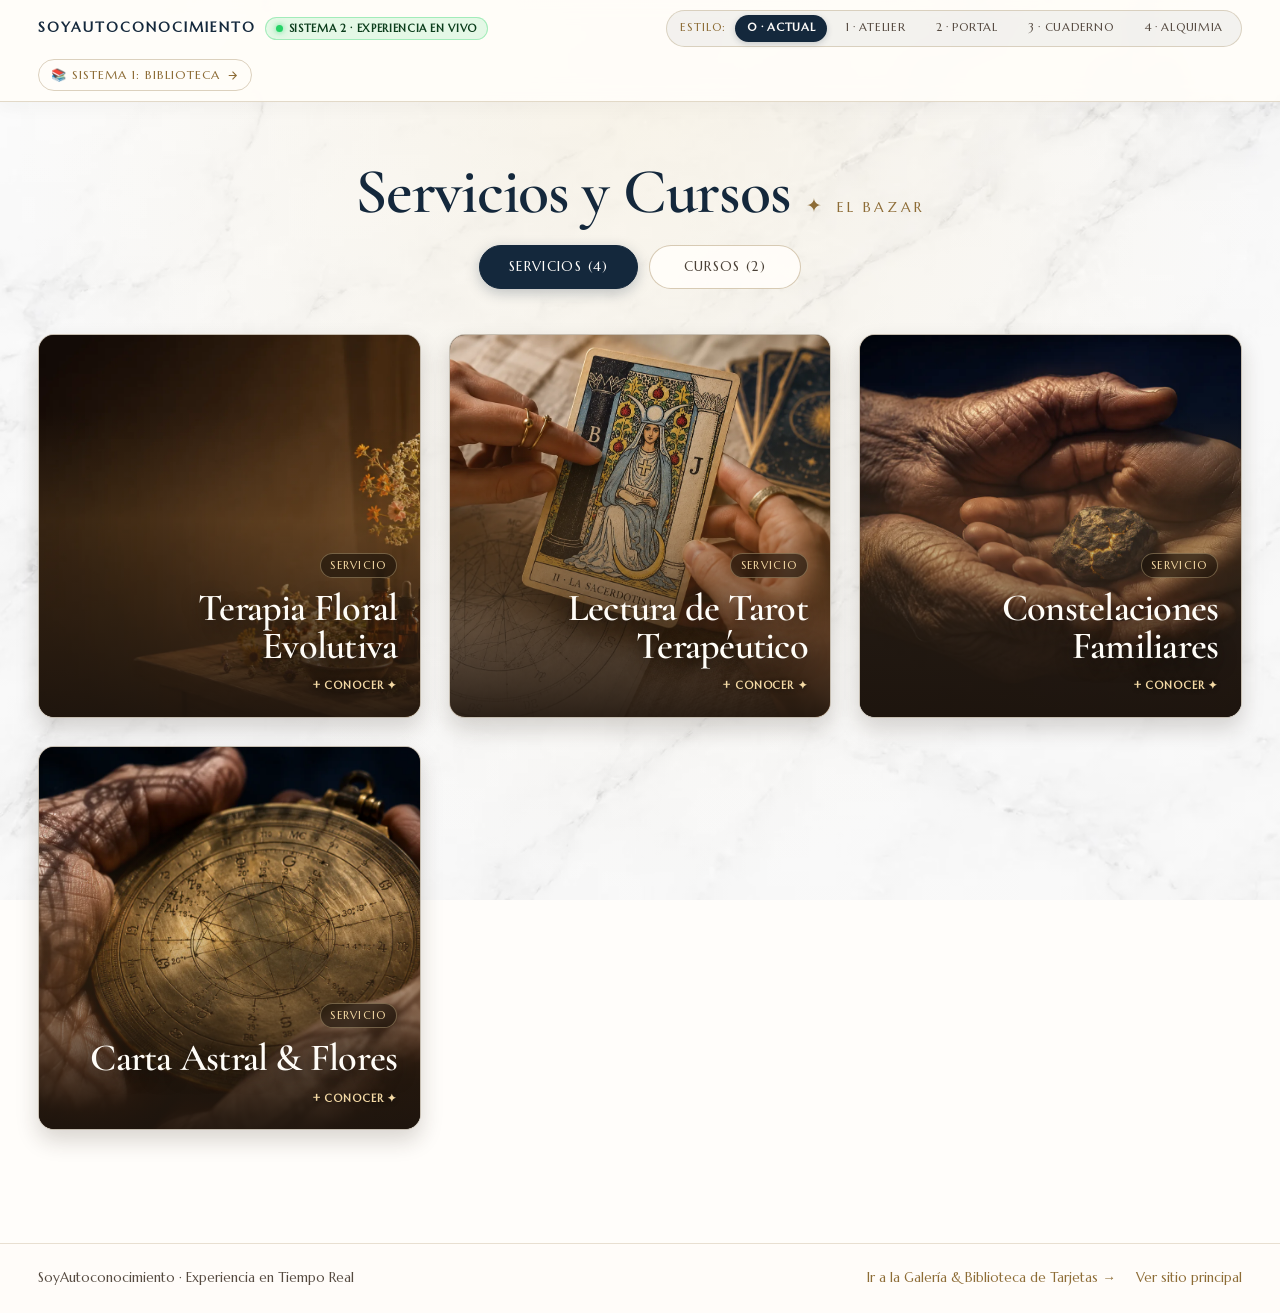
==== bazar.html @ 659af18b "feat(simulator): add multi-device hardware simulator and live playground" ====
<!DOCTYPE html>
<html lang="es">
<head>
  <meta charset="UTF-8">
  <meta name="viewport" content="width=device-width, initial-scale=1.0">
  <title>Bazar de Servicios en Vivo · SoyAutoconocimiento</title>
  <link rel="icon" type="image/png" href="assets/favicon.png">
  <link rel="preload" href="assets/fonts/cormorant-garamond-latin.woff2" as="font" type="font/woff2" crossorigin>
  <link rel="preload" href="assets/fonts/lora-latin.woff2" as="font" type="font/woff2" crossorigin>
  <link rel="preload" href="assets/fonts/marcellus-latin.woff2" as="font" type="font/woff2" crossorigin>
  <link rel="stylesheet" href="preview.css?v=20261015-editorial-autor-1">
  <link rel="stylesheet" href="psicoandino-ajustes.css?v=20261015-editorial-autor-1">
  <style>
    /* ==========================================================================
       EXPERIENCIA EN TIEMPO REAL EN VIVO · BAZAR DE SERVICIOS
       ========================================================================== */
    * { box-sizing: border-box; margin: 0; padding: 0; }

    :root {
      --font-display: 'Cormorant Garamond', Georgia, serif;
      --font-body: 'Lora', Georgia, serif;
      --font-ui: 'Marcellus', Georgia, serif;
      --c-navy: #14283c;
      --c-gold: #8d6c36;
      --c-gold-light: #c6a25e;
      --c-sage: #566044;
      --c-parchment: #fffdfa;
      --c-ink: #2b231a;
      --c-muted: #554a40;
    }

    body {
      background-color: #fffdfa;
      background-image: 
        radial-gradient(ellipse at 50% 0%, rgba(246, 235, 210, 0.45) 0%, rgba(250, 248, 244, 0) 70%),
        linear-gradient(rgba(255,255,255,.6), rgba(255,255,255,.6)), 
        url("marble-white.webp");
      background-size: cover;
      background-position: center;
      background-attachment: fixed;
      color: var(--c-navy);
      font-family: var(--font-body);
      min-height: 100vh;
      display: flex;
      flex-direction: column;
      justify-content: space-between;
    }

    /* Barra Superior Sutil (Live Bar) */
    .live-top-bar {
      position: sticky;
      top: 0;
      z-index: 100;
      background: rgba(255, 253, 249, .92);
      border-bottom: 1px solid rgba(141, 108, 54, .25);
      backdrop-filter: blur(10px);
      padding: .6rem clamp(1rem, 3vw, 2.5rem);
      display: flex;
      flex-wrap: wrap;
      align-items: center;
      justify-content: space-between;
      gap: .75rem;
      box-shadow: 0 4px 20px rgba(20, 40, 60, .04);
    }

    .live-brand-group {
      display: flex;
      align-items: center;
      gap: .6rem;
    }

    .live-brand {
      font-family: var(--font-ui);
      font-size: .88rem;
      letter-spacing: .14em;
      text-transform: uppercase;
      color: var(--c-navy);
      font-weight: 700;
      text-decoration: none;
    }

    .live-indicator {
      display: inline-flex;
      align-items: center;
      gap: .35rem;
      background: rgba(37, 211, 102, .12);
      border: 1px solid rgba(37, 211, 102, .35);
      color: #0b3d1b;
      padding: .15rem .6rem;
      border-radius: 2rem;
      font-family: var(--font-ui);
      font-size: .68rem;
      font-weight: 600;
      letter-spacing: .06em;
      text-transform: uppercase;
    }

    .live-indicator::before {
      content: '';
      width: .45rem;
      height: .45rem;
      border-radius: 50%;
      background: #25d366;
      box-shadow: 0 0 6px rgba(37, 211, 102, .8);
    }

    /* Selector de Estilo Flotante / Barra de Propuestas */
    .live-style-switcher {
      display: flex;
      align-items: center;
      gap: .4rem;
      background: rgba(20, 40, 60, .05);
      padding: .25rem .35rem;
      border-radius: 2rem;
      border: 1px solid rgba(141, 108, 54, .25);
    }

    .style-label {
      font-family: var(--font-ui);
      font-size: .72rem;
      letter-spacing: .08em;
      text-transform: uppercase;
      color: var(--c-gold);
      padding-left: .5rem;
      padding-right: .2rem;
    }

    .style-btn {
      font-family: var(--font-ui);
      font-size: .72rem;
      letter-spacing: .06em;
      text-transform: uppercase;
      padding: .3rem .75rem;
      border-radius: 2rem;
      border: none;
      background: transparent;
      color: #554a40;
      cursor: pointer;
      transition: all .2s ease;
    }

    .style-btn:hover {
      color: var(--c-navy);
      background: rgba(255, 255, 255, .7);
    }

    .style-btn.is-active {
      background: var(--c-navy);
      color: #fffdfa;
      font-weight: 700;
      box-shadow: 0 2px 6px rgba(20, 40, 60, .2);
    }

    .live-library-link {
      display: inline-flex;
      align-items: center;
      gap: .4rem;
      font-family: var(--font-ui);
      font-size: .76rem;
      letter-spacing: .08em;
      text-transform: uppercase;
      color: var(--c-gold);
      text-decoration: none;
      padding: .35rem .75rem;
      border-radius: 2rem;
      border: 1px solid rgba(141, 108, 54, .3);
      transition: all .2s ease;
    }

    .live-library-link:hover {
      background: var(--c-gold);
      color: #fffdfa;
    }

    /* ==========================================================================
       SECCIÓN PRINCIPAL DEL BAZAR (100% PRODUCCIÓN REAL)
       ========================================================================== */
    .bazar-live-wrapper {
      max-width: 84rem;
      margin: 0 auto;
      padding: clamp(2rem, 4.5vw, 3.8rem) clamp(1rem, 3vw, 2.5rem);
      width: 100%;
      flex-grow: 1;
    }

    .section-heading-row {
      display: flex;
      align-items: baseline;
      justify-content: center;
      gap: clamp(.55rem, 1.2vw, 1.15rem);
      flex-wrap: wrap;
      text-align: center;
      margin-bottom: clamp(.8rem, 1.6vw, 1.4rem);
    }

    .section-title {
      font-family: var(--font-display);
      font-size: clamp(2.6rem, 5vw, 4.2rem);
      font-weight: 600;
      line-height: 1.02;
      color: var(--c-navy);
      letter-spacing: -.02em;
    }

    .section-star {
      color: var(--c-gold);
      font-size: 1.2rem;
    }

    .section-eyebrow {
      font-family: var(--font-ui);
      font-size: clamp(.88rem, 1.1vw, 1.05rem);
      letter-spacing: .22em;
      text-transform: uppercase;
      color: var(--c-gold);
    }

    /* Alternador Real de Categorías (Servicios vs Cursos) */
    .category-tabs {
      display: flex;
      justify-content: center;
      gap: .65rem;
      margin: 1.2rem auto 2.8rem;
    }

    .category-tab {
      font-family: var(--font-ui);
      font-size: clamp(.85rem, .95vw, 1rem);
      letter-spacing: .1em;
      text-transform: uppercase;
      padding: .65rem 1.8rem;
      border-radius: 2rem;
      border: 1px solid rgba(141, 108, 54, .35);
      background: rgba(255, 253, 249, .92);
      color: #4a4036;
      cursor: pointer;
      transition: all .25s ease;
      min-width: 9.5rem;
      text-align: center;
      user-select: none;
    }

    .category-tab:hover {
      background: var(--c-sage);
      color: #fffdfa;
      border-color: var(--c-sage);
    }

    .category-tab.is-active {
      background: var(--c-navy);
      color: #fffdfa;
      border-color: var(--c-navy);
      box-shadow: 0 4px 14px rgba(20, 40, 60, .25);
    }

    /* Cuadrícula Matriz 3xM */
    .bazar-grid-container {
      position: relative;
      transition: opacity .22s ease;
    }

    .bazar-grid-container.is-switching {
      opacity: 0;
    }

    .cards-matrix-3 {
      display: grid;
      grid-template-columns: repeat(auto-fit, minmax(18rem, 1fr));
      gap: clamp(1.2rem, 2.2vw, 2.2rem);
      margin-bottom: 3.5rem;
    }

    @media (min-width: 64rem) {
      .cards-matrix-3 {
        grid-template-columns: repeat(3, minmax(0, 1fr));
      }
    }

    /* Tarjetas Interactivas */
    .card-interactive {
      cursor: pointer;
      user-select: none;
      -webkit-tap-highlight-color: transparent;
      outline: none;
    }

    .card-interactive:active {
      transform: scale(.985) translateY(1px) !important;
    }

    /* ==========================================================================
       ESTILO 0: ACTUAL EN EL SITIO (BASELINE)
       ========================================================================== */
    .card-baseline {
      position: relative;
      isolation: isolate;
      overflow: hidden;
      border: 1px solid rgba(255, 248, 235, .72);
      border-radius: 1rem;
      background: #32261d;
      min-height: 24rem;
      display: flex;
      flex-direction: column;
      justify-content: flex-end;
      box-shadow: 0 .65rem 1.4rem rgba(42, 32, 22, .18);
      transition: transform .24s ease, box-shadow .24s ease, border-color .24s ease;
    }

    .card-baseline:hover {
      transform: translateY(-4px);
      box-shadow: 0 1.125rem 2.2rem rgba(35, 26, 16, .35);
      border-color: rgba(255, 248, 235, .95);
    }

    .card-baseline .baseline-photo {
      position: absolute;
      inset: 0;
      z-index: 0;
      width: 100%;
      height: 100%;
    }

    .card-baseline .baseline-photo img {
      width: 100%;
      height: 100%;
      object-fit: cover;
      transition: transform .45s ease;
    }

    .card-baseline:hover .baseline-photo img {
      transform: scale(1.05);
    }

    .card-baseline::after {
      position: absolute;
      z-index: 1;
      inset: 20% 0 0;
      content: "";
      pointer-events: none;
      background: linear-gradient(180deg, transparent 0%, rgba(133, 92, 45, .28) 36%, rgba(32, 22, 14, .92) 100%);
    }

    .card-baseline .baseline-content {
      position: relative;
      z-index: 2;
      padding: clamp(1rem, 2.2vw, 1.4rem);
      display: flex;
      flex-direction: column;
      align-items: flex-end;
      gap: .75rem;
      color: #fffdf8;
      text-align: right;
    }

    .card-baseline .baseline-badge {
      font-family: var(--font-ui);
      font-size: .68rem;
      letter-spacing: .12em;
      text-transform: uppercase;
      color: #f4d9a4;
      background: rgba(30, 20, 12, .65);
      border: 1px solid rgba(244, 217, 164, .35);
      padding: .2rem .6rem;
      border-radius: 1rem;
      backdrop-filter: blur(4px);
    }

    .card-baseline .baseline-title {
      font-family: var(--font-display);
      font-size: clamp(2rem, 3vw, 2.5rem);
      font-weight: 600;
      line-height: .98;
      letter-spacing: -.02em;
      color: #fffdf8;
      text-shadow: 0 .12em .48em rgba(18, 15, 13, .9);
    }

    .card-baseline .baseline-action {
      display: inline-flex;
      align-items: center;
      gap: .35rem;
      color: #f4d9a4;
      font-family: var(--font-ui);
      font-size: clamp(.65rem, .85vw, .76rem);
      font-weight: 600;
      letter-spacing: .08em;
      text-transform: uppercase;
      text-shadow: 0 .12em .4em rgba(18, 15, 13, .85);
    }

    /* ==========================================================================
       ESTILO 1: LÁMINA DE ATELIER
       ========================================================================== */
    .card-atelier {
      background: #fffdfa;
      border: 1px solid rgba(141, 108, 54, .3);
      position: relative;
      padding: 1rem 1rem 1.2rem;
      display: flex;
      flex-direction: column;
      justify-content: space-between;
      min-height: 24rem;
      transition: transform .24s ease, box-shadow .24s ease, border-color .24s ease;
    }

    .card-atelier::before {
      content: '';
      position: absolute;
      inset: 4px;
      border: 1px solid rgba(141, 108, 54, .14);
      pointer-events: none;
    }

    .card-atelier:hover {
      transform: translateY(-4px);
      border-color: rgba(141, 108, 54, .7);
      box-shadow: 0 10px 24px rgba(38, 31, 24, .09);
    }

    .card-atelier .atelier-photo {
      position: relative;
      width: 100%;
      height: 14.5rem;
      overflow: hidden;
      border: 1px solid rgba(141, 108, 54, .2);
      background: #f4efe5;
      margin-bottom: .9rem;
    }

    .card-atelier .atelier-photo img {
      width: 100%;
      height: 100%;
      object-fit: cover;
      transition: transform .45s ease;
    }

    .card-atelier:hover .atelier-photo img {
      transform: scale(1.04);
    }

    .card-atelier .atelier-meta {
      font-family: var(--font-ui);
      font-size: .74rem;
      letter-spacing: .1em;
      text-transform: uppercase;
      color: var(--c-gold);
      display: block;
      margin-bottom: .25rem;
    }

    .card-atelier .atelier-title {
      font-family: var(--font-display);
      font-size: 1.85rem;
      font-weight: 700;
      line-height: 1.1;
      color: var(--c-navy);
      margin-bottom: .45rem;
    }

    .card-atelier .atelier-desc {
      font-family: var(--font-body);
      font-size: .95rem;
      line-height: 1.45;
      color: var(--c-muted);
      margin-bottom: 1rem;
      flex-grow: 1;
    }

    .card-atelier .atelier-footer {
      display: flex;
      align-items: baseline;
      justify-content: space-between;
      padding-top: .65rem;
      border-top: 1px solid rgba(141, 108, 54, .2);
      font-family: var(--font-ui);
      font-size: .78rem;
    }

    .card-atelier .atelier-duration {
      color: var(--c-gold);
    }

    .card-atelier .atelier-action {
      color: var(--c-navy);
      font-weight: 700;
      letter-spacing: .06em;
      text-transform: uppercase;
      display: inline-flex;
      align-items: center;
      gap: .3rem;
    }

    /* ==========================================================================
       ESTILO 2: PORTAL ARQUETÍPICO
       ========================================================================== */
    .card-portal {
      background: #faf6f0;
      border: 1px solid rgba(141, 108, 54, .32);
      border-radius: 4.5rem 4.5rem .65rem .65rem;
      padding: .85rem .85rem 1.25rem;
      display: flex;
      flex-direction: column;
      justify-content: space-between;
      min-height: 24rem;
      transition: transform .24s ease, box-shadow .24s ease, border-color .24s ease;
      position: relative;
    }

    .card-portal:hover {
      transform: translateY(-4px);
      border-color: var(--c-gold);
      box-shadow: 0 12px 28px rgba(20, 40, 60, .12);
    }

    .card-portal .portal-vault {
      position: relative;
      width: 100%;
      height: 15rem;
      border-radius: 4rem 4rem .35rem .35rem;
      overflow: hidden;
      border: 1px solid rgba(141, 108, 54, .25);
      background: #ebe4d5;
      margin-bottom: .9rem;
    }

    .card-portal .portal-vault img {
      width: 100%;
      height: 100%;
      object-fit: cover;
      transition: transform .45s ease;
    }

    .card-portal:hover .portal-vault img {
      transform: scale(1.04);
    }

    .card-portal .portal-badge {
      position: absolute;
      bottom: .65rem;
      left: 50%;
      transform: translateX(-50%);
      background: rgba(255, 253, 249, .92);
      border: 1px solid rgba(141, 108, 54, .3);
      padding: .2rem .75rem;
      border-radius: 2rem;
      font-family: var(--font-ui);
      font-size: .68rem;
      letter-spacing: .08em;
      text-transform: uppercase;
      color: var(--c-gold);
      white-space: nowrap;
    }

    .card-portal .portal-body {
      text-align: center;
      padding: 0 .4rem;
      flex-grow: 1;
      display: flex;
      flex-direction: column;
      align-items: center;
    }

    .card-portal .portal-title {
      font-family: var(--font-display);
      font-size: 1.95rem;
      font-weight: 700;
      line-height: 1.1;
      color: var(--c-navy);
      margin-bottom: .3rem;
    }

    .card-portal .portal-symbol {
      color: var(--c-gold);
      font-size: .85rem;
      margin-bottom: .4rem;
    }

    .card-portal .portal-desc {
      font-family: var(--font-body);
      font-size: .95rem;
      line-height: 1.45;
      color: var(--c-muted);
      margin-bottom: 1rem;
    }

    .card-portal .portal-footer {
      display: flex;
      align-items: center;
      justify-content: space-between;
      width: 100%;
      padding-top: .75rem;
      border-top: 1px solid rgba(141, 108, 54, .2);
      font-family: var(--font-ui);
      font-size: .78rem;
    }

    .card-portal .portal-btn {
      background: var(--c-navy);
      color: #fffdfa;
      border: none;
      padding: .35rem .95rem;
      border-radius: 2rem;
      font-family: var(--font-ui);
      font-size: .72rem;
      letter-spacing: .06em;
      text-transform: uppercase;
      transition: background .2s ease;
    }

    .card-portal:hover .portal-btn {
      background: var(--c-sage);
    }

    /* ==========================================================================
       ESTILO 3: CUADERNO DE SABIDURÍA
       ========================================================================== */
    .card-notebook {
      background: #fffdf9;
      border: 1px solid rgba(86, 96, 68, .28);
      border-radius: .65rem;
      overflow: hidden;
      display: flex;
      flex-direction: column;
      justify-content: space-between;
      min-height: 24rem;
      transition: transform .24s ease, box-shadow .24s ease, border-color .24s ease;
    }

    .card-notebook:hover {
      transform: translateY(-4px);
      border-color: var(--c-sage);
      box-shadow: 0 10px 24px rgba(86, 96, 68, .14);
    }

    .card-notebook .notebook-top {
      position: relative;
      width: 100%;
      height: 12rem;
      background: #e8e4dc;
    }

    .card-notebook .notebook-top img {
      width: 100%;
      height: 100%;
      object-fit: cover;
    }

    .card-notebook .notebook-tag {
      position: absolute;
      top: .65rem;
      right: .65rem;
      background: var(--c-sage);
      color: #fffdf9;
      font-family: var(--font-ui);
      font-size: .65rem;
      letter-spacing: .08em;
      text-transform: uppercase;
      padding: .25rem .65rem;
      border-radius: .25rem;
    }

    .card-notebook .notebook-content {
      padding: 1.15rem 1.25rem 1.25rem;
      display: flex;
      flex-direction: column;
      flex-grow: 1;
    }

    .card-notebook .notebook-meta {
      font-family: var(--font-ui);
      font-size: .72rem;
      letter-spacing: .08em;
      text-transform: uppercase;
      color: var(--c-sage);
      margin-bottom: .25rem;
    }

    .card-notebook .notebook-title {
      font-family: var(--font-display);
      font-size: 1.85rem;
      font-weight: 700;
      color: var(--c-navy);
      line-height: 1.15;
      margin-bottom: .5rem;
    }

    .card-notebook .notebook-quote {
      font-family: var(--font-body);
      font-style: italic;
      font-size: .88rem;
      color: #554a40;
      line-height: 1.45;
      padding-left: .75rem;
      border-left: 2px solid var(--c-gold);
      margin: .35rem 0 .75rem;
    }

    .card-notebook .notebook-desc {
      font-family: var(--font-body);
      font-size: .92rem;
      line-height: 1.45;
      color: var(--c-muted);
      margin-bottom: 1.1rem;
      flex-grow: 1;
    }

    .card-notebook .notebook-footer {
      display: flex;
      align-items: center;
      justify-content: space-between;
      padding-top: .65rem;
      border-top: 1px solid rgba(86, 96, 68, .2);
      font-family: var(--font-ui);
      font-size: .78rem;
    }

    .card-notebook .notebook-btn {
      background: var(--c-sage);
      color: #fffdf9;
      border: none;
      padding: .4rem 1rem;
      border-radius: .35rem;
      font-family: var(--font-ui);
      font-size: .74rem;
      letter-spacing: .06em;
      text-transform: uppercase;
      transition: background .2s ease;
    }

    .card-notebook:hover .notebook-btn {
      background: var(--c-navy);
    }

    /* ==========================================================================
       ESTILO 4: ATMÓSFERA ALQUÍMICA
       ========================================================================== */
    .card-alchemy {
      background: linear-gradient(165deg, #102133 0%, #16283b 100%);
      border: 1px solid rgba(198, 162, 94, .38);
      position: relative;
      padding: 1rem 1rem 1.25rem;
      display: flex;
      flex-direction: column;
      justify-content: space-between;
      min-height: 24rem;
      transition: transform .24s ease, box-shadow .24s ease, border-color .24s ease;
      color: #fffdf9;
    }

    .card-alchemy::before {
      content: '';
      position: absolute;
      inset: 4px;
      border: 1px solid rgba(198, 162, 94, .18);
      pointer-events: none;
    }

    .card-alchemy:hover {
      transform: translateY(-4px);
      border-color: rgba(198, 162, 94, .75);
      box-shadow: 0 12px 30px rgba(10, 20, 32, .45);
    }

    .card-alchemy .alchemy-photo {
      position: relative;
      width: 100%;
      height: 14.5rem;
      overflow: hidden;
      border: 1px solid rgba(198, 162, 94, .3);
      margin-bottom: .9rem;
    }

    .card-alchemy .alchemy-photo img {
      width: 100%;
      height: 100%;
      object-fit: cover;
      transition: transform .45s ease;
    }

    .card-alchemy:hover .alchemy-photo img {
      transform: scale(1.04);
    }

    .card-alchemy .alchemy-meta {
      font-family: var(--font-ui);
      font-size: .74rem;
      letter-spacing: .12em;
      text-transform: uppercase;
      color: #c6a25e;
      display: block;
      margin-bottom: .25rem;
    }

    .card-alchemy .alchemy-title {
      font-family: var(--font-display);
      font-size: 1.85rem;
      font-weight: 700;
      line-height: 1.1;
      color: #fffdf9;
      margin-bottom: .45rem;
    }

    .card-alchemy .alchemy-desc {
      font-family: var(--font-body);
      font-size: .95rem;
      line-height: 1.45;
      color: #ded6c9;
      margin-bottom: 1rem;
      flex-grow: 1;
    }

    .card-alchemy .alchemy-footer {
      display: flex;
      align-items: center;
      justify-content: space-between;
      padding-top: .65rem;
      border-top: 1px solid rgba(198, 162, 94, .25);
      font-family: var(--font-ui);
      font-size: .78rem;
    }

    .card-alchemy .alchemy-duration {
      color: #c6a25e;
    }

    .card-alchemy .alchemy-action {
      border: 1px solid rgba(198, 162, 94, .5);
      color: #fffdf9;
      padding: .35rem .85rem;
      border-radius: .25rem;
      font-family: var(--font-ui);
      font-size: .72rem;
      letter-spacing: .06em;
      text-transform: uppercase;
      transition: all .2s ease;
    }

    .card-alchemy:hover .alchemy-action {
      background: #c6a25e;
      color: #14283c;
    }

    /* ==========================================================================
       MODAL DE EXPERIENCIA EN VIVO (DETALLES + SUB-FLUJO DE WHATSAPP)
       ========================================================================== */
    .live-modal-dialog {
      box-sizing: border-box;
      width: min(65rem, calc(100vw - 2.5rem));
      max-height: calc(100dvh - 2.5rem);
      margin: auto;
      padding: 0;
      overflow: hidden;
      border: 1px solid rgba(141, 108, 54, .45);
      border-radius: 1.15rem;
      background: #fffdfa;
      box-shadow: 0 1.5rem 4rem rgba(20, 30, 42, .32);
      color: var(--c-navy);
      font-family: var(--font-body);
      opacity: 0;
      transform: translateY(1.2rem) scale(.985);
      transition: opacity .26s cubic-bezier(.16, 1, .3, 1), transform .26s cubic-bezier(.16, 1, .3, 1);
    }

    .live-modal-dialog[open] {
      opacity: 1;
      transform: translateY(0) scale(1);
      display: grid;
      grid-template-columns: minmax(0, .85fr) minmax(0, 1.15fr);
    }

    .live-modal-dialog::backdrop {
      background: rgba(14, 24, 36, .65);
      backdrop-filter: blur(6px);
      transition: all .25s ease;
    }

    .live-modal-dialog.is-closing {
      opacity: 0 !important;
      transform: translateY(.8rem) scale(.98) !important;
      transition: opacity .2s ease, transform .2s ease !important;
    }

    .dialog-media-panel {
      position: relative;
      min-height: 22rem;
      background: #f3eee6;
      overflow: hidden;
      border-right: 1px solid rgba(141, 108, 54, .25);
    }

    .dialog-media-panel img {
      position: absolute;
      inset: 0;
      width: 100%;
      height: 100%;
      object-fit: cover;
    }

    .dialog-media-panel::after {
      content: '';
      position: absolute;
      inset: 0;
      background: linear-gradient(180deg, rgba(20, 40, 60, .1) 0%, rgba(20, 40, 60, .45) 100%);
      pointer-events: none;
    }

    /* Overlay Sereno de Contacto */
    .media-wa-overlay {
      position: absolute;
      inset: 0;
      background: linear-gradient(180deg, rgba(20, 40, 60, .88) 0%, rgba(14, 25, 38, .96) 100%);
      backdrop-filter: blur(6px);
      display: flex;
      flex-direction: column;
      justify-content: center;
      align-items: center;
      padding: 2rem 1.5rem;
      text-align: center;
      opacity: 0;
      pointer-events: none;
      transition: opacity .35s cubic-bezier(.16, 1, .3, 1);
      z-index: 5;
    }

    .live-modal-dialog.state-whatsapp .media-wa-overlay {
      opacity: 1;
      pointer-events: auto;
    }

    .wa-contact-badge-box {
      display: flex;
      flex-direction: column;
      align-items: center;
      gap: .6rem;
      max-width: 20rem;
    }

    .wa-avatar-ring {
      width: 4.8rem;
      height: 4.8rem;
      border-radius: 50%;
      border: 2px solid #25d366;
      background: #14283c;
      display: grid;
      place-items: center;
      font-size: 2.2rem;
      box-shadow: 0 0 20px rgba(37, 211, 102, .3);
      position: relative;
    }

    .wa-avatar-ring::after {
      content: '';
      position: absolute;
      bottom: 2px;
      right: 2px;
      width: .9rem;
      height: .9rem;
      border-radius: 50%;
      background: #25d366;
      border: 2px solid #14283c;
    }

    .wa-contact-name {
      font-family: var(--font-display);
      font-size: 1.8rem;
      font-weight: 600;
      color: #fffdfa;
      line-height: 1.1;
    }

    .wa-contact-role {
      font-family: var(--font-ui);
      font-size: .8rem;
      letter-spacing: .12em;
      text-transform: uppercase;
      color: #c6a25e;
    }

    .wa-contact-status-pill {
      display: inline-flex;
      align-items: center;
      gap: .4rem;
      background: rgba(37, 211, 102, .15);
      border: 1px solid rgba(37, 211, 102, .4);
      padding: .25rem .75rem;
      border-radius: 2rem;
      font-family: var(--font-ui);
      font-size: .72rem;
      color: #69f09e;
      margin-top: .4rem;
    }

    .wa-overlay-quote {
      font-family: var(--font-body);
      font-style: italic;
      font-size: .95rem;
      color: #ded6c9;
      line-height: 1.45;
      margin-top: 1.4rem;
      padding-top: 1.2rem;
      border-top: 1px solid rgba(198, 162, 94, .3);
    }

    /* Deck de Pantallas Deslizantes */
    .dialog-content-panel {
      padding: clamp(1.4rem, 3.2vw, 2.6rem);
      max-height: calc(100dvh - 2.5rem);
      overflow-y: auto;
      position: relative;
      background: #fffdfa;
    }

    .dialog-close-btn {
      position: absolute;
      top: 1rem;
      right: 1rem;
      width: 2.3rem;
      height: 2.3rem;
      border-radius: 50%;
      border: 1px solid rgba(141, 108, 54, .3);
      background: rgba(255, 253, 249, .95);
      color: var(--c-navy);
      font-size: 1.35rem;
      display: grid;
      place-items: center;
      cursor: pointer;
      transition: all .2s ease;
      z-index: 10;
    }

    .dialog-close-btn:hover {
      background: var(--c-navy);
      color: #fffdfa;
      transform: rotate(90deg);
    }

    .dialog-screens-deck {
      display: grid;
      grid-template-columns: 100%;
      grid-template-rows: 1fr;
      position: relative;
      width: 100%;
    }

    .dialog-screen {
      grid-area: 1 / 1 / 2 / 2;
      display: flex;
      flex-direction: column;
      gap: 1rem;
      transition: 
        transform .34s cubic-bezier(.16, 1, .3, 1),
        opacity .32s cubic-bezier(.16, 1, .3, 1),
        filter .28s ease,
        visibility .34s ease;
      will-change: transform, opacity;
    }

    /* Pantalla 1: Detalle */
    .dialog-screens-deck.showing-detail .screen-detail {
      opacity: 1;
      transform: translateX(0);
      filter: blur(0);
      visibility: visible;
      pointer-events: auto;
    }

    .dialog-screens-deck.showing-detail .screen-whatsapp {
      opacity: 0;
      transform: translateX(36px);
      filter: blur(3px);
      visibility: hidden;
      pointer-events: none;
    }

    /* Pantalla 2: WhatsApp */
    .dialog-screens-deck.showing-whatsapp .screen-detail {
      opacity: 0;
      transform: translateX(-36px);
      filter: blur(3px);
      visibility: hidden;
      pointer-events: none;
    }

    .dialog-screens-deck.showing-whatsapp .screen-whatsapp {
      opacity: 1;
      transform: translateX(0);
      filter: blur(0);
      visibility: visible;
      pointer-events: auto;
    }

    /* Componentes Tipográficos */
    .dialog-kicker {
      font-family: var(--font-ui);
      font-size: .78rem;
      letter-spacing: .15em;
      text-transform: uppercase;
      color: var(--c-gold);
    }

    .dialog-title {
      font-family: var(--font-display);
      font-size: clamp(2.2rem, 3.5vw, 3.3rem);
      font-weight: 600;
      line-height: 1.05;
      color: var(--c-navy);
      margin-top: -.25rem;
    }

    .dialog-quote {
      font-family: var(--font-body);
      font-style: italic;
      font-size: 1.1rem;
      line-height: 1.45;
      color: var(--c-gold);
      padding-left: 1rem;
      border-left: 2px solid var(--c-gold);
      margin: .2rem 0;
    }

    .dialog-desc {
      font-family: var(--font-body);
      font-size: 1.02rem;
      line-height: 1.55;
      color: #3d342c;
    }

    .dialog-meta-row {
      display: flex;
      flex-wrap: wrap;
      gap: .55rem;
      padding: .55rem 0;
      border-top: 1px solid rgba(141, 108, 54, .18);
      border-bottom: 1px solid rgba(141, 108, 54, .18);
    }

    .dialog-meta-pill {
      font-family: var(--font-ui);
      font-size: .76rem;
      padding: .32rem .8rem;
      border-radius: 2rem;
      border: 1px solid rgba(141, 108, 54, .3);
      background: rgba(141, 108, 54, .08);
      color: var(--c-gold);
    }

    .dialog-actions-row {
      display: grid;
      grid-template-columns: repeat(auto-fit, minmax(11rem, 1fr));
      gap: .75rem;
      margin-top: .4rem;
    }

    .btn-action {
      display: inline-flex;
      align-items: center;
      justify-content: center;
      gap: .5rem;
      padding: .75rem 1.2rem;
      border-radius: .45rem;
      font-family: var(--font-ui);
      font-size: .84rem;
      letter-spacing: .06em;
      text-transform: uppercase;
      text-decoration: none;
      cursor: pointer;
      border: none;
      transition: all .2s ease;
    }

    .btn-gold {
      background: #8d6c36;
      color: #fffdfa;
      box-shadow: 0 4px 12px rgba(141, 108, 54, .25);
    }

    .btn-gold:hover {
      background: #6e5226;
      transform: translateY(-2px);
    }

    .btn-whatsapp {
      background: #25d366;
      color: #0b3d1b;
      box-shadow: 0 4px 12px rgba(37, 211, 102, .25);
      font-weight: 600;
    }

    .btn-whatsapp:hover {
      background: #1ebc57;
      transform: translateY(-2px);
      box-shadow: 0 6px 16px rgba(37, 211, 102, .35);
    }

    .dismiss-link {
      font-family: var(--font-ui);
      font-size: .78rem;
      color: var(--c-muted);
      background: none;
      border: none;
      text-decoration: underline;
      cursor: pointer;
      align-self: center;
      margin-top: .2rem;
      transition: color .2s ease;
    }

    .dismiss-link:hover {
      color: var(--c-navy);
    }

    /* Sub-flujo de WhatsApp */
    .wa-nav-header {
      display: flex;
      align-items: center;
      justify-content: space-between;
      padding-bottom: .6rem;
      border-bottom: 1px solid rgba(141, 108, 54, .18);
    }

    .wa-back-btn {
      display: inline-flex;
      align-items: center;
      gap: .4rem;
      background: rgba(20, 40, 60, .06);
      border: 1px solid rgba(20, 40, 60, .18);
      color: var(--c-navy);
      font-family: var(--font-ui);
      font-size: .78rem;
      letter-spacing: .06em;
      text-transform: uppercase;
      padding: .35rem .85rem;
      border-radius: 2rem;
      cursor: pointer;
      transition: all .2s ease;
    }

    .wa-back-btn:hover {
      background: var(--c-navy);
      color: #fffdfa;
      transform: translateX(-3px);
    }

    .wa-step-indicator {
      font-family: var(--font-ui);
      font-size: .74rem;
      letter-spacing: .08em;
      text-transform: uppercase;
      color: var(--c-gold);
    }

    .wa-intro-group {
      display: flex;
      flex-direction: column;
      gap: .25rem;
    }

    .wa-title {
      font-family: var(--font-display);
      font-size: clamp(1.8rem, 2.8vw, 2.4rem);
      font-weight: 600;
      line-height: 1.1;
      color: var(--c-navy);
    }

    .wa-subtitle {
      font-family: var(--font-body);
      font-size: .94rem;
      color: var(--c-muted);
      line-height: 1.45;
    }

    .wa-chips-section {
      display: flex;
      flex-direction: column;
      gap: .45rem;
    }

    .wa-chips-label {
      font-family: var(--font-ui);
      font-size: .74rem;
      letter-spacing: .08em;
      text-transform: uppercase;
      color: var(--c-gold);
    }

    .wa-chips-row {
      display: flex;
      flex-wrap: wrap;
      gap: .45rem;
    }

    .wa-chip {
      font-family: var(--font-ui);
      font-size: .74rem;
      letter-spacing: .04em;
      background: #fbf7ee;
      border: 1px solid rgba(141, 108, 54, .3);
      color: #4a3e33;
      padding: .35rem .75rem;
      border-radius: 2rem;
      cursor: pointer;
      transition: all .18s ease;
    }

    .wa-chip:hover {
      background: #566044;
      color: #fffdfa;
      border-color: #566044;
      transform: translateY(-2px);
    }

    .wa-chip.is-added {
      background: rgba(37, 211, 102, .18);
      border-color: #25d366;
      color: #0b3d1b;
      font-weight: 600;
    }

    .wa-message-box-wrapper {
      display: flex;
      flex-direction: column;
      gap: .35rem;
      background: #fbf9f4;
      border: 1px solid rgba(141, 108, 54, .32);
      border-radius: .65rem;
      padding: .85rem;
      box-shadow: 0 4px 12px rgba(20, 40, 60, .04) inset;
    }

    .wa-box-header {
      display: flex;
      align-items: center;
      justify-content: space-between;
    }

    .wa-textarea-label {
      font-family: var(--font-ui);
      font-size: .75rem;
      letter-spacing: .08em;
      text-transform: uppercase;
      color: var(--c-navy);
      font-weight: 600;
    }

    .wa-reset-btn {
      background: none;
      border: none;
      color: var(--c-gold);
      font-family: var(--font-ui);
      font-size: .72rem;
      letter-spacing: .04em;
      cursor: pointer;
      text-decoration: underline;
      transition: color .2s ease;
    }

    .wa-reset-btn:hover {
      color: var(--c-navy);
    }

    .wa-textarea {
      width: 100%;
      min-height: 6.8rem;
      resize: vertical;
      border: 1px solid rgba(141, 108, 54, .25);
      border-radius: .4rem;
      padding: .65rem .85rem;
      font-family: var(--font-body);
      font-size: .98rem;
      line-height: 1.5;
      color: #2b231a;
      background: #fffdfa;
      outline: none;
      transition: border-color .2s ease, box-shadow .2s ease;
    }

    .wa-textarea:focus {
      border-color: #25d366;
      box-shadow: 0 0 0 3px rgba(37, 211, 102, .2);
    }

    .wa-box-footer {
      display: flex;
      align-items: center;
      justify-content: space-between;
      font-family: var(--font-ui);
      font-size: .72rem;
      color: var(--c-muted);
    }

    .wa-actions-group {
      display: flex;
      flex-direction: column;
      gap: .65rem;
      margin-top: .4rem;
    }

    .wa-btn-send {
      width: 100%;
      min-height: 3.2rem;
      font-size: .92rem;
      font-weight: 700;
      box-shadow: 0 6px 18px rgba(37, 211, 102, .32);
    }

    .wa-secondary-back-btn {
      background: none;
      border: none;
      font-family: var(--font-ui);
      font-size: .78rem;
      color: var(--c-muted);
      cursor: pointer;
      text-decoration: underline;
      align-self: center;
      transition: color .2s ease;
    }

    .wa-secondary-back-btn:hover {
      color: var(--c-navy);
    }

    /* Adaptación Móvil */
    @media (max-width: 52rem) {
      .live-modal-dialog[open] {
        display: flex;
        flex-direction: column;
        width: min(94vw, 24rem);
        max-height: calc(100dvh - 1.5rem);
      }
      .dialog-media-panel {
        flex: 0 0 9.5rem;
        min-height: 0;
      }
      .dialog-content-panel {
        padding: 1.15rem;
        gap: .75rem;
      }
    }

    /* Footer Sutil */
    .live-footer {
      border-top: 1px solid rgba(141, 108, 54, .2);
      padding: 1.5rem clamp(1rem, 3vw, 2.5rem);
      display: flex;
      flex-wrap: wrap;
      align-items: center;
      justify-content: space-between;
      gap: 1rem;
      font-family: var(--font-ui);
      font-size: .84rem;
      color: var(--c-muted);
      background: rgba(255, 253, 249, .7);
    }

    .live-footer a {
      color: var(--c-gold);
      text-decoration: none;
      transition: color .2s ease;
    }

    .live-footer a:hover {
      color: var(--c-navy);
      text-decoration: underline;
    }
  </style>
</head>
<body>

  <!-- ========================================================================
       BARRA SUPERIOR EN VIVO (CONTROLES SUTILES DE EXPERIENCIA REAL)
       ======================================================================== -->
  <header class="live-top-bar" aria-label="Controles de la experiencia en vivo">
    <div class="live-brand-group">
      <a href="index.html" class="live-brand">SoyAutoconocimiento</a>
      <span class="live-indicator">Sistema 2 · Experiencia en Vivo</span>
    </div>

    <!-- Selector de Estilo Visual para probar las 5 propuestas en tiempo real -->
    <div class="live-style-switcher">
      <span class="style-label">Estilo:</span>
      <button type="button" class="style-btn is-active" data-style-choice="baseline" onclick="switchLiveStyle('baseline')">0 · Actual</button>
      <button type="button" class="style-btn" data-style-choice="atelier" onclick="switchLiveStyle('atelier')">1 · Atelier</button>
      <button type="button" class="style-btn" data-style-choice="portal" onclick="switchLiveStyle('portal')">2 · Portal</button>
      <button type="button" class="style-btn" data-style-choice="notebook" onclick="switchLiveStyle('notebook')">3 · Cuaderno</button>
      <button type="button" class="style-btn" data-style-choice="alchemy" onclick="switchLiveStyle('alchemy')">4 · Alquimia</button>
    </div>

    <!-- Enlace a la Galería / Biblioteca de Tarjetas (Sistema 1) -->
    <a href="tarjetas.html" class="live-library-link" title="Abrir Sistema 1: Galería & Biblioteca de Tarjetas con visualizador multi-dispositivo">
      <span>📚 Sistema 1: Biblioteca</span>
      <svg width="13" height="13" viewBox="0 0 24 24" fill="none" stroke="currentColor" stroke-width="2"><path d="M5 12h14m-7-7 7 7-7 7"/></svg>
    </a>
  </header>

  <!-- ========================================================================
       SECCIÓN EN VIVO: EL BAZAR DE SERVICIOS (#acompanamientos)
       ======================================================================== -->
  <main class="bazar-live-wrapper">
    
    <!-- Encabezado exacto de producción -->
    <div class="section-heading-row">
      <h1 class="section-title">Servicios y Cursos</h1>
      <span class="section-star" aria-hidden="true">✦</span>
      <span class="section-eyebrow">El Bazar</span>
    </div>

    <!-- Toggle Real de Categorías (Servicios vs Cursos) -->
    <div class="category-tabs" role="tablist" aria-label="Tipo de acompañamiento">
      <button type="button" class="category-tab is-active" id="live-tab-services" role="tab" aria-selected="true" onclick="switchLiveCategory('services')">
        Servicios (4)
      </button>
      <button type="button" class="category-tab" id="live-tab-courses" role="tab" aria-selected="false" onclick="switchLiveCategory('courses')">
        Cursos (2)
      </button>
    </div>

    <!-- Grilla de Tarjetas en Matriz 3xM -->
    <div class="bazar-grid-container" id="live-grid-container">
      <div class="cards-matrix-3" id="live-cards-grid">
        <!-- Renderizado dinámicamente con la categoría y estilo activo -->
      </div>
    </div>

  </main>

  <!-- ========================================================================
       MODAL DE EXPERIENCIA EN VIVO: DETALLE + PERSONALIZACIÓN WHATSAPP
       ======================================================================== -->
  <dialog class="live-modal-dialog" id="live-dialog" aria-labelledby="dialog-title">
    
    <!-- Columna Izquierda: Imagen y Estado de Contacto -->
    <div class="dialog-media-panel">
      <img id="dialog-img" src="assets/hero-terapia-floral-warm.webp" alt="">
      
      <!-- Overlay Sereno que aparece en el paso de WhatsApp -->
      <div class="media-wa-overlay" id="media-wa-overlay">
        <div class="wa-contact-badge-box">
          <div class="wa-avatar-ring">🌿</div>
          <span class="wa-contact-name">Marcela</span>
          <span class="wa-contact-role">SoyAutoconocimiento</span>
          <span class="wa-contact-status-pill">● En línea para responderte</span>
          <p class="wa-overlay-quote">«El mensaje que nace de tu verdad ya inicia el proceso terapéutico.»</p>
        </div>
      </div>
    </div>

    <!-- Columna Derecha: Deck Deslizante con Momentum -->
    <div class="dialog-content-panel">
      <button type="button" class="dialog-close-btn" id="dialog-close-btn" aria-label="Cerrar ventana (Esc)">×</button>

      <div class="dialog-screens-deck showing-detail" id="dialog-deck">
        
        <!-- PANTALLA 1: DETALLES DE LA SESIÓN -->
        <div class="dialog-screen screen-detail" id="screen-detail">
          <span class="dialog-kicker" id="dialog-kicker">Acompañamiento Terapéutico</span>
          <h2 class="dialog-title" id="dialog-title">Terapia Floral Evolutiva</h2>
          
          <blockquote class="dialog-quote" id="dialog-quote">«El bienestar nace de conocernos profundamente y vivir en coherencia con nuestra verdadera naturaleza.»</blockquote>
          
          <div class="dialog-desc" id="dialog-desc">
            <p>Un acompañamiento terapéutico con Flores de Bach que une observación consciente y autoindagación en un viaje de autoconocimiento.</p>
          </div>

          <div class="dialog-meta-row">
            <span class="dialog-meta-pill" id="dialog-format">Online · Zoom</span>
            <span class="dialog-meta-pill" id="dialog-duration">1 hora</span>
            <span class="dialog-meta-pill" id="dialog-detail">Atención personalizada</span>
          </div>

          <div class="dialog-actions-row">
            <a href="https://calendar.app.google/bakqzB6p1NStA3Hy6" target="_blank" rel="noopener noreferrer" class="btn-action btn-gold" id="dialog-btn-agenda">
              <span>Agendar en Calendar</span>
              <svg width="15" height="15" viewBox="0 0 24 24" fill="none" stroke="currentColor" stroke-width="2"><path d="M7 2v4m10-4v4M4 9h16M5 4h14a1 1 0 0 1 1 1v14H4V5a1 1 0 0 1 1-1Z"/></svg>
            </a>
            
            <button type="button" class="btn-action btn-whatsapp" id="dialog-btn-whatsapp" onclick="goToWhatsAppScreen()">
              <span>Personalizar & WhatsApp</span>
              <svg width="15" height="15" viewBox="0 0 24 24" fill="currentColor"><path d="M20.5 11.7a8.5 8.5 0 0 1-12.6 7.4L3 20l.9-4.7a8.5 8.5 0 1 1 16.6-3.6Z"/></svg>
            </button>
          </div>

          <button type="button" class="dismiss-link" onclick="closeLiveModal()">← Volver al Bazar</button>
        </div>

        <!-- PANTALLA 2: PERSONALIZACIÓN DEL MENSAJE DE WHATSAPP -->
        <div class="dialog-screen screen-whatsapp" id="screen-whatsapp">
          <div class="wa-nav-header">
            <button type="button" class="wa-back-btn" onclick="goToDetailScreen()" aria-label="Volver a los detalles">
              <svg width="16" height="16" viewBox="0 0 24 24" fill="none" stroke="currentColor" stroke-width="2.2" stroke-linecap="round" stroke-linejoin="round"><line x1="19" y1="12" x2="5" y2="12"></line><polyline points="12 19 5 12 12 5"></polyline></svg>
              <span>Volver a detalles</span>
            </button>
            <span class="wa-step-indicator">Paso 2 · Personalizar Mensaje</span>
          </div>

          <div class="wa-intro-group">
            <span class="dialog-kicker">Contacto Directo con Marcela</span>
            <h3 class="wa-title">Adapta tu mensaje</h3>
            <p class="wa-subtitle">Personaliza tus palabras o elige una consulta rápida antes de abrir WhatsApp. Marcela recibirá tu texto tal cual lo escribas.</p>
          </div>

          <!-- Chips de Consulta Rápida -->
          <div class="wa-chips-section">
            <span class="wa-chips-label">Añadir consulta rápida:</span>
            <div class="wa-chips-row">
              <button type="button" class="wa-chip" onclick="addChipText(this, '¿Qué días y horarios tienes disponibles próximamente para coordinar?')">📅 Horarios disponibles</button>
              <button type="button" class="wa-chip" onclick="addChipText(this, '¿Cómo es la dinámica de la sesión online por Zoom?')">💻 Formato online</button>
              <button type="button" class="wa-chip" onclick="addChipText(this, '¿Necesito alguna preparación previa para este acompañamiento?')">🌿 Preparación previa</button>
              <button type="button" class="wa-chip" onclick="addChipText(this, '¿Cuáles son los valores y medios de pago disponibles?')">💳 Valores y pago</button>
            </div>
          </div>

          <!-- Caja de Texto Editable -->
          <div class="wa-message-box-wrapper">
            <div class="wa-box-header">
              <label for="wa-custom-textarea" class="wa-textarea-label">Tu mensaje para Marcela:</label>
              <button type="button" class="wa-reset-btn" onclick="resetWhatsAppTemplate()">↺ Restaurar original</button>
            </div>
            <textarea id="wa-custom-textarea" class="wa-textarea" rows="4" placeholder="Escribe tu mensaje aquí..." oninput="updateCharCount()"></textarea>
            <div class="wa-box-footer">
              <span>Se abrirá WhatsApp Web / App listo para enviar</span>
              <span id="wa-char-count">0 caracteres</span>
            </div>
          </div>

          <div class="wa-actions-group">
            <button type="button" class="btn-action btn-whatsapp wa-btn-send" onclick="sendCustomWhatsApp()">
              <span>Abrir WhatsApp y Enviar Mensaje ↗</span>
              <svg width="16" height="16" viewBox="0 0 24 24" fill="currentColor"><path d="M20.5 11.7a8.5 8.5 0 0 1-12.6 7.4L3 20l.9-4.7a8.5 8.5 0 1 1 16.6-3.6Z"/></svg>
            </button>
            <button type="button" class="wa-secondary-back-btn" onclick="goToDetailScreen()">
              ← Regresar a los detalles de <span id="wa-back-offer-name">la sesión</span>
            </button>
          </div>
        </div>

      </div>
    </div>
  </dialog>

  <!-- ========================================================================
       FOOTER SUTIL
       ======================================================================== -->
  <footer class="live-footer">
    <div>
      <span>SoyAutoconocimiento · Experiencia en Tiempo Real</span>
    </div>
    <div style="display: flex; gap: 1.25rem;">
      <a href="tarjetas.html">Ir a la Galería & Biblioteca de Tarjetas →</a>
      <a href="index.html#acompanamientos">Ver sitio principal</a>
    </div>
  </footer>

  <!-- ========================================================================
       SCRIPTS: GESTIÓN DE OFERTAS, ALTERNADOR Y SUB-FLUJO WHATSAPP
       ======================================================================== -->
  <script>
    const MARCELA_OFFERS = {
      'floral': {
        id: 'floral',
        category: 'services',
        title: "Terapia Floral Evolutiva",
        kicker: "Acompañamiento Terapéutico · Flores de Bach",
        image: "assets/hero-terapia-floral-warm.webp",
        quote: "«El bienestar nace de conocernos profundamente y vivir en coherencia con nuestra verdadera naturaleza.»",
        desc: "Un acompañamiento terapéutico con Flores de Bach que une observación consciente y autoindagación en un viaje de autoconocimiento.\n\nEn cada sesión exploramos juntos lo que hoy te inquieta, facilitando la toma de conciencia sobre patrones emocionales para formular un preparado floral personalizado.",
        format: "Online · Zoom",
        duration: "1 hora",
        detail: "Incluye fórmula personalizada",
        agendaUrl: "https://calendar.app.google/bakqzB6p1NStA3Hy6",
        defaultMsg: "Hola Marcela, me gustaría consultar por la sesión de Terapia Floral Evolutiva. ¿Tienes disponibilidad en los próximos días para coordinar? Gracias."
      },
      'tarot': {
        id: 'tarot',
        category: 'services',
        title: "Lectura de Tarot Terapéutico",
        kicker: "Arquetipos & Sabiduría del Inconsciente",
        image: "assets/curso_tarot-marcela-20261009.webp",
        quote: "«Un mapa simbólico que te invita a explorar tu mundo interior con autenticidad.»",
        desc: "El Tarot es un espejo del alma que nos muestra el panorama arquetípico de lo que estamos viviendo. A través de una mirada evolutiva y respetuosa, desentrañamos encrucijadas y clarificamos tu rumbo vital.",
        format: "Online · Zoom",
        duration: "1 hora",
        detail: "Sesión individual confidencial",
        agendaUrl: "https://calendar.app.google/bakqzB6p1NStA3Hy6",
        defaultMsg: "Hola Marcela, quisiera coordinar una sesión de Lectura de Tarot Terapéutico contigo. ¿Cómo podemos agendar? Muchas gracias."
      },
      'constelaciones': {
        id: 'constelaciones',
        category: 'services',
        title: "Constelaciones Familiares",
        kicker: "Sanación Sistémica Individual",
        image: "assets/constelaciones.webp",
        quote: "«Asentir con amor a la historia familiar para habitar plenamente tu propio destino.»",
        desc: "En un espacio íntimo e individual, miramos con amor las dinámicas familiares inconscientes y lealtades invisibles que pueden estar frenando tu desarrollo o bienestar, abriendo paso a la reconciliación y la paz interior.",
        format: "Online · Zoom",
        duration: "1 hora",
        detail: "Abordaje sistémico profundo",
        agendaUrl: "https://calendar.app.google/bakqzB6p1NStA3Hy6",
        defaultMsg: "Hola Marcela, me interesa realizar una sesión individual de Constelaciones Familiares. Me gustaría conocer fechas y cómo prepararme. Gracias."
      },
      'carta-astral': {
        id: 'carta-astral',
        category: 'services',
        title: "Carta Astral & Flores",
        kicker: "Cosmología Natal & Esencias Florales",
        image: "assets/carta_astral.webp",
        quote: "«Integrar el mapa del cielo con la sutileza sanadora de las flores.»",
        desc: "Exploramos juntos tu mapa natal para reconocer potencialidades, desafíos y rutas evolutivas. Luego de la primera sesión, si lo decides, podemos profundizar y acompañarnos con Flores de Bach para fortalecer tu proceso.",
        format: "Online · Zoom",
        duration: "1 hora",
        detail: "Mapa natal personalizado",
        agendaUrl: "https://calendar.app.google/bakqzB6p1NStA3Hy6",
        defaultMsg: "Hola Marcela, quisiera consultar sobre la lectura de Carta Astral y cómo se integra con Flores de Bach. ¿Qué datos necesitas para comenzar? Gracias."
      },
      'curso-astrologia': {
        id: 'curso-astrologia',
        category: 'courses',
        title: "Formación en Astrología",
        kicker: "Curso Anual · Lenguaje del Cosmos",
        image: "assets/curso_astrologia.webp",
        quote: "«Aprender a mirar el propio cielo con paciencia, rigor y verdad.»",
        desc: "Descubre el lenguaje de los astros y explora tu mapa natal como una senda viva de autoconocimiento. Aprenderás a interpretar aspectos, casas, signos y tránsitos desde un enfoque psicológico y terapéutico.",
        format: "Online · Zoom",
        duration: "Ciclo lectivo 2026",
        detail: "Entrevista previa a inscripción",
        agendaUrl: "https://calendar.app.google/bakqzB6p1NStA3Hy6",
        defaultMsg: "Hola Marcela, quisiera solicitar la entrevista previa para postular al Curso Anual de Astrología 2026. ¿Cuándo podríamos conversar brevemente? Saludos."
      },
      'curso-tarot-2026': {
        id: 'curso-tarot-2026',
        category: 'courses',
        title: "Formación en Tarot 2026",
        kicker: "Curso Anual · Arcanos Mayores & Menores",
        image: "assets/curso_tarot.webp",
        quote: "«Las cartas como un sendero de intuición y revelación de la psique.»",
        desc: "Explora las cartas como un camino de aprendizaje e intuición que abre nuevas miradas sobre tus procesos vitales. Arcanos Mayores y Menores, tiradas terapéuticas y su estrecha relación con tu carta astral.",
        format: "Online · Zoom",
        duration: "Ciclo lectivo 2026",
        detail: "Cupos limitados · Entrevista previa",
        agendaUrl: "https://calendar.app.google/bakqzB6p1NStA3Hy6",
        defaultMsg: "Hola Marcela, me interesa conocer más sobre la Formación en Tarot 2026 y consultar si aún quedan cupos para la entrevista previa. Gracias."
      }
    };

    let activeLiveCategory = 'services';
    let activeLiveStyle = 'baseline';
    let currentActiveOffer = null;
    let currentModalScreen = 'detail';
    let lastTriggerElement = null;

    // Cambiar Categoría (Servicios vs Cursos)
    function switchLiveCategory(category) {
      if (activeLiveCategory === category) return;
      activeLiveCategory = category;

      document.getElementById('live-tab-services').classList.toggle('is-active', category === 'services');
      document.getElementById('live-tab-services').setAttribute('aria-selected', category === 'services');
      document.getElementById('live-tab-courses').classList.toggle('is-active', category === 'courses');
      document.getElementById('live-tab-courses').setAttribute('aria-selected', category === 'courses');

      const container = document.getElementById('live-grid-container');
      container.classList.add('is-switching');

      setTimeout(() => {
        renderLiveCards();
        container.classList.remove('is-switching');
      }, 160);
    }

    // Cambiar Estilo Visual en Vivo
    function switchLiveStyle(styleKey) {
      activeLiveStyle = styleKey;
      document.querySelectorAll('.style-btn').forEach(btn => {
        btn.classList.toggle('is-active', btn.dataset.styleChoice === styleKey);
      });
      renderLiveCards();
    }

    // Renderizar Tarjetas
    function renderLiveCards() {
      const grid = document.getElementById('live-cards-grid');
      grid.innerHTML = '';

      const items = Object.values(MARCELA_OFFERS).filter(item => item.category === activeLiveCategory);

      items.forEach(item => {
        const card = createCardElement(item, activeLiveStyle);
        grid.appendChild(card);
      });
    }

    function createCardElement(item, style) {
      const article = document.createElement('article');
      article.className = 'card-interactive';
      article.tabIndex = 0;
      article.setAttribute('role', 'button');
      article.setAttribute('aria-label', `Abrir detalles de ${item.title}`);

      article.onclick = () => triggerLiveModal(item.id);

      if (style === 'baseline') {
        article.classList.add('card-baseline');
        article.innerHTML = `
          <div class="baseline-photo"><img src="${item.image}" alt="${item.title}"></div>
          <div class="baseline-content">
            <span class="baseline-badge">${item.category === 'courses' ? 'Formación' : 'Servicio'}</span>
            <h2 class="baseline-title">${item.title}</h2>
            <span class="baseline-action">+ CONOCER ✦</span>
          </div>
        `;
      } else if (style === 'atelier') {
        article.classList.add('card-atelier');
        article.innerHTML = `
          <div class="atelier-photo"><img src="${item.image}" alt="${item.title}"></div>
          <span class="atelier-meta">${item.kicker}</span>
          <h2 class="atelier-title">${item.title}</h2>
          <p class="atelier-desc">${item.desc.split('\n\n')[0]}</p>
          <div class="atelier-footer">
            <span class="atelier-duration">${item.duration} · Zoom</span>
            <span class="atelier-action">Conocer ✦</span>
          </div>
        `;
      } else if (style === 'portal') {
        article.classList.add('card-portal');
        article.innerHTML = `
          <div class="portal-vault"><img src="${item.image}" alt="${item.title}"><span class="portal-badge">${item.category === 'courses' ? 'Formación 2026' : 'Acompañamiento'}</span></div>
          <div class="portal-body">
            <h2 class="portal-title">${item.title}</h2>
            <div class="portal-symbol">✦</div>
            <p class="portal-desc">${item.desc.split('\n\n')[0]}</p>
          </div>
          <div class="portal-footer"><span class="portal-duration">${item.duration}</span><button type="button" class="portal-btn">Explorar ✦</button></div>
        `;
      } else if (style === 'notebook') {
        article.classList.add('card-notebook');
        article.innerHTML = `
          <div class="notebook-top"><img src="${item.image}" alt="${item.title}"><span class="notebook-tag">${item.category === 'courses' ? 'Curso' : 'Sesión'}</span></div>
          <div class="notebook-content">
            <span class="notebook-meta">${item.category === 'courses' ? 'Formación Anual' : 'Acompañamiento'}</span>
            <h2 class="notebook-title">${item.title}</h2>
            <blockquote class="notebook-quote">${item.quote}</blockquote>
            <p class="notebook-desc">${item.desc.split('\n\n')[0]}</p>
            <div class="notebook-footer"><span class="notebook-req">${item.detail}</span><button type="button" class="notebook-btn">${item.category === 'courses' ? 'Ver temario' : 'Agendar'}</button></div>
          </div>
        `;
      } else if (style === 'alchemy') {
        article.classList.add('card-alchemy');
        article.innerHTML = `
          <div class="alchemy-photo"><img src="${item.image}" alt="${item.title}"></div>
          <span class="alchemy-meta">${item.kicker}</span>
          <h2 class="alchemy-title">${item.title}</h2>
          <p class="alchemy-desc">${item.desc.split('\n\n')[0]}</p>
          <div class="alchemy-footer"><span class="alchemy-duration">${item.duration} · Online</span><span class="alchemy-action">Agendar ✦</span></div>
        `;
      }

      return article;
    }

    // ==========================================================================
    // MODAL DE EXPERIENCIA & SUB-FLUJO WHATSAPP
    // ==========================================================================
    function triggerLiveModal(offerId) {
      const data = MARCELA_OFFERS[offerId] || MARCELA_OFFERS['floral'];
      currentActiveOffer = data;
      const dialog = document.getElementById('live-dialog');
      lastTriggerElement = document.activeElement;

      setModalDeckState('detail');

      document.getElementById('dialog-img').src = data.image;
      document.getElementById('dialog-kicker').textContent = data.kicker;
      document.getElementById('dialog-title').textContent = data.title;
      document.getElementById('dialog-quote').textContent = data.quote;
      
      const descBox = document.getElementById('dialog-desc');
      descBox.innerHTML = '';
      data.desc.split('\n\n').forEach(paragraph => {
        const p = document.createElement('p');
        p.textContent = paragraph;
        p.style.marginBottom = '.65rem';
        descBox.appendChild(p);
      });

      document.getElementById('dialog-format').textContent = data.format;
      document.getElementById('dialog-duration').textContent = data.duration;
      document.getElementById('dialog-detail').textContent = data.detail;

      const agendaBtn = document.getElementById('dialog-btn-agenda');
      if (data.agendaUrl) {
        agendaBtn.href = data.agendaUrl;
        agendaBtn.hidden = false;
      } else {
        agendaBtn.hidden = true;
      }

      document.getElementById('wa-back-offer-name').textContent = data.title;
      const textarea = document.getElementById('wa-custom-textarea');
      textarea.value = data.defaultMsg;
      updateCharCount();

      document.querySelectorAll('.wa-chip').forEach(c => c.classList.remove('is-added'));

      dialog.classList.remove('is-closing');
      dialog.showModal();
    }

    function goToWhatsAppScreen() {
      setModalDeckState('whatsapp');
      const textarea = document.getElementById('wa-custom-textarea');
      setTimeout(() => {
        textarea.focus();
        textarea.setSelectionRange(textarea.value.length, textarea.value.length);
      }, 340);
    }

    function goToDetailScreen() {
      setModalDeckState('detail');
      const returnBtn = document.getElementById('dialog-btn-whatsapp');
      setTimeout(() => {
        returnBtn?.focus();
      }, 340);
    }

    function setModalDeckState(screen) {
      currentModalScreen = screen;
      const deck = document.getElementById('dialog-deck');
      const dialog = document.getElementById('live-dialog');

      if (screen === 'whatsapp') {
        deck.classList.remove('showing-detail');
        deck.classList.add('showing-whatsapp');
        dialog.classList.add('state-whatsapp');
      } else {
        deck.classList.remove('showing-whatsapp');
        deck.classList.add('showing-detail');
        dialog.classList.remove('state-whatsapp');
      }
    }

    function updateCharCount() {
      const textarea = document.getElementById('wa-custom-textarea');
      const countEl = document.getElementById('wa-char-count');
      countEl.textContent = textarea.value.length + ' caracteres';
    }

    function addChipText(buttonEl, textToAdd) {
      const textarea = document.getElementById('wa-custom-textarea');
      if (!textarea.value.includes(textToAdd)) {
        textarea.value = textarea.value.trim() + '\n\n' + textToAdd;
        buttonEl.classList.add('is-added');
      }
      updateCharCount();
      textarea.focus();
    }

    function resetWhatsAppTemplate() {
      if (!currentActiveOffer) return;
      const textarea = document.getElementById('wa-custom-textarea');
      textarea.value = currentActiveOffer.defaultMsg;
      document.querySelectorAll('.wa-chip').forEach(c => c.classList.remove('is-added'));
      updateCharCount();
      textarea.focus();
    }

    function sendCustomWhatsApp() {
      const textarea = document.getElementById('wa-custom-textarea');
      const finalMsg = textarea.value.trim();
      const encodedMsg = encodeURIComponent(finalMsg);
      const url = `https://wa.me/56992388057?text=${encodedMsg}`;
      window.open(url, '_blank', 'noopener,noreferrer');
    }

    function closeLiveModal() {
      const dialog = document.getElementById('live-dialog');
      if (!dialog.open) return;

      dialog.classList.add('is-closing');
      setTimeout(() => {
        dialog.close();
        dialog.classList.remove('is-closing', 'state-whatsapp');
        setModalDeckState('detail');
        if (lastTriggerElement && typeof lastTriggerElement.focus === 'function') {
          lastTriggerElement.focus();
        }
      }, 220);
    }

    document.getElementById('dialog-close-btn').addEventListener('click', closeLiveModal);

    const dialogEl = document.getElementById('live-dialog');
    dialogEl.addEventListener('click', event => {
      if (event.target === dialogEl) {
        closeLiveModal();
      }
    });

    dialogEl.addEventListener('cancel', event => {
      event.preventDefault();
      if (currentModalScreen === 'whatsapp') {
        goToDetailScreen();
      } else {
        closeLiveModal();
      }
    });

    document.addEventListener('keydown', event => {
      if ((event.key === 'Enter' || event.key === ' ') && event.target.classList.contains('card-interactive')) {
        event.preventDefault();
        event.target.click();
      }
    });

    // Inicialización con parámetros de URL si existen
    const urlParams = new URLSearchParams(location.search);
    const paramStyle = urlParams.get('estilo');
    const paramCat = urlParams.get('cat');
    const paramModal = urlParams.get('modal');
    const paramScreen = urlParams.get('screen');

    if (paramCat && ['services', 'courses'].includes(paramCat)) {
      activeLiveCategory = paramCat;
      document.getElementById('live-tab-services')?.classList.toggle('is-active', paramCat === 'services');
      document.getElementById('live-tab-courses')?.classList.toggle('is-active', paramCat === 'courses');
    }

    if (paramStyle && ['baseline', 'atelier', 'portal', 'notebook', 'alchemy'].includes(paramStyle)) {
      activeLiveStyle = paramStyle;
      document.querySelectorAll('.style-btn').forEach(btn => {
        btn.classList.toggle('is-active', btn.dataset.styleChoice === paramStyle);
      });
    }

    renderLiveCards();

    if (paramModal && MARCELA_OFFERS[paramModal]) {
      setTimeout(() => {
        triggerLiveModal(paramModal);
        if (paramScreen === 'whatsapp') {
          goToWhatsAppScreen();
        }
      }, 50);
    }
  </script>
</body>
</html>
---- preview.css ----
@font-face {
  font-family: Cormorant;
  src: url('assets/fonts/cormorant-garamond-latin.woff2') format('woff2');
  font-style: normal;
  font-weight: 300 600;
  font-display: swap;
}
@font-face {
  font-family: Inter;
  src: url('assets/fonts/inter-latin.woff2') format('woff2');
  font-style: normal;
  font-weight: 300 600;
  font-display: swap;
}
:root {
  --navy: #14283c;
  --navy-light: #233d55;
  --ink: #24323f;
  --muted: #53616b;
  --paper: #fdfbf7;
  --gold: #a98244;
  --gold-action: #805f2e;
  --gold-action-hover: #765625;
  --whatsapp-green: #075e54;
  --whatsapp-green-hover: #064d45;
  --linen: #f8f5ec;
  --olive: #566044;
  --aged-gold: #8d6c36;
  --card-edge: #d7ccb4;
  --line: #d7ccb4;
  --surface-white: #fff;
  --surface-card: #fffdf8;
  --surface-cream: #fbf7ec;
  --surface-warm: #f4efe4;
  --surface-warm-edge: #e8ddc8;
  --gold-text: #735626;
  --gold-line: #cbbb9e;
  --header-text: #e0ded7;
  --header-muted: #e2d5be;
  --header-highlight: #f6dfa9;
  --focus-color: #805f2e;
  --paper-veil: rgba(253,251,247,.94);
  --paper-veil-soft: rgba(253,251,247,.86);
  --paper-veil-mid: rgba(253,251,247,.8);
  --paper-veil-strong: rgba(253,251,247,.98);
  --surface-wash: rgba(253,251,247,.55);
  --surface-wash-hover: rgba(253,251,247,.9);
  --gold-rule-soft: rgba(203,187,158,.5);
  --gold-rule-subtle: rgba(203,187,158,.24);
  --warm-shadow-soft: rgba(63,55,39,.09);
  --warm-shadow: rgba(63,55,39,.12);
  --warm-shadow-hover: rgba(63,55,39,.14);
  --deep-shadow: rgba(20,40,60,.2);
  --modal-shadow: rgba(20,40,60,.3);
  --navy-veil: rgba(20,40,60,.7);
  --header-height: 4.6875rem;
}
* { box-sizing: border-box; }
html { scroll-behavior: smooth; }
body { margin: 0; background: var(--linen); color: var(--ink); font: 400 0.9375rem/1.55 'Lora', Georgia, serif; -webkit-font-smoothing: antialiased; }
body, button, a { -webkit-tap-highlight-color: transparent; }
button { font: inherit; cursor: pointer; }
a { color: inherit; text-decoration: none; }
img { display: block; max-width: 100%; }
[hidden] { display: none !important; }
:focus-visible { outline: 0.1875rem solid var(--focus-color); outline-offset: 0.1875rem; }
.site-shell { height: 100dvh; min-height: 100dvh; display: grid; grid-template-rows: var(--header-height) minmax(0,1fr); }
.skip-link { position: fixed; top: -6.25rem; left: 0.9375rem; z-index: 70; padding: 0.625rem 0.9375rem; background: var(--surface-white); color: var(--navy); }
.skip-link:focus { top: 0.625rem; }

/* The dark threshold; the rest of the journey sits on pale marble. */
.site-header { position: relative; z-index: 30; height: var(--header-height); display: flex; align-items: center; justify-content: space-between; gap: 1.25rem; padding: 0 clamp(1.4375rem,4.3vw,4.5rem); background: var(--navy); border-bottom: 0.0625rem solid var(--gold-rule-soft); color: var(--surface-cream); }
.brand { display: flex; align-items: center; gap: 0.625rem; flex: 0 1 auto; min-width: 0; }
.brand img { width: 3.0625rem; height: 3.0625rem; object-fit: contain; flex: 0 0 auto; }
.brand-lines { display: grid; gap: 0.0625rem; min-width: 0; }
.brand strong { font: 400 1.75rem/1 'Cormorant Garamond', Cormorant, Georgia, serif; letter-spacing: -.035em; white-space: nowrap; }
.brand small { justify-self: stretch; text-align: right; font: 400 0.5625rem/1.2 'Marcellus', Georgia, serif; color: var(--header-muted); letter-spacing: .16em; text-transform: uppercase; white-space: nowrap; }
.main-nav { display: flex; align-items: center; gap: clamp(1rem,2.6vw,2.6875rem); }
.main-nav a { position: relative; padding: 1.625rem 0 1.5rem; color: var(--header-text); font-family: 'Marcellus', Georgia, serif; font-size: 0.82rem; font-weight: 400; letter-spacing: .14em; text-transform: uppercase; white-space: nowrap; }
.main-nav a::after { position: absolute; right: 0; bottom: 1.125rem; left: 0; height: 0.125rem; background: var(--gold); content: ''; transform: scaleX(0); transform-origin: left; transition: transform .22s ease; }
.nav-modal-trigger { position: relative; padding: 1.625rem 0 1.5rem; border: 0; background: transparent; color: var(--header-text); font: 400 0.82rem 'Marcellus',Georgia,serif; letter-spacing: .14em; text-transform: uppercase; white-space: nowrap; }
.nav-modal-trigger::after { position: absolute; right: 0; bottom: 1.125rem; left: 0; height: 0.125rem; background: var(--gold); content: ''; transform: scaleX(0); transform-origin: left; transition: transform .22s ease; }
.main-nav a:hover, .main-nav a.is-active, .nav-modal-trigger:hover { color: var(--header-highlight); }
.main-nav a:hover::after, .main-nav a.is-active::after, .nav-modal-trigger:hover::after { transform: scaleX(1); }
.menu-toggle { display: none; }

.stage { position: relative; z-index: 1; min-height: 0; overflow-x: hidden; overflow-y: auto; overscroll-behavior-y: contain; scroll-snap-type: y mandatory; scroll-behavior: smooth; scrollbar-width: thin; scrollbar-color: var(--line) transparent; background: var(--surface-white); }
.stage::before { display: none; }
.view { position: relative; isolation: isolate; min-height: 100%; scroll-snap-align: start; scroll-snap-stop: always; }
.view-inner { position: relative; z-index: 1; width: min(81.25rem, calc(100% - 5.625rem)); min-height: 100%; margin: 0 auto; }
.eyebrow { display: inline-flex; align-items: center; gap: 0.75rem; color: var(--gold-text); font: 400 0.82rem/1.35 'Marcellus', Georgia, serif; letter-spacing: .18em; text-transform: uppercase; }
.eyebrow-line { display: inline-block; width: 1.5625rem; height: 0.0625rem; background: var(--gold); }
h1,h2,h3,p,blockquote { margin-top: 0; }
h1,h2,h3,blockquote { font-family: Cormorant, Georgia, serif; font-weight: 400; }
em { font-weight: 400; }
.button { display: inline-flex; align-items: center; justify-content: center; gap: 0.75rem; min-height: 2.8125rem; padding: 0.75rem 1.1875rem; border: 0.0625rem solid transparent; border-radius: .55rem; font-size: 0.6875rem; font-weight: 600; letter-spacing: .07em; transition: transform .2s ease,background .2s ease,border-color .2s ease; }
.button:hover { transform: translateY(-0.125rem); }
.button-gold { background: var(--gold-action); color: var(--surface-white); }
.button-gold:hover { background: var(--gold-action-hover); }
.button-whatsapp { background: var(--whatsapp-green); color: var(--surface-white); }
.button-whatsapp:hover { background: var(--whatsapp-green-hover); }
.button-outline { border-color: var(--gold-line); background: var(--surface-wash); color: var(--navy); }
.button-outline:hover { border-color: var(--gold); background: var(--surface-wash-hover); }
.text-link { display: inline-block; padding-bottom: 0.25rem; border-bottom: 0.0625rem solid var(--gold); color: var(--navy); font-size: 0.75rem; font-weight: 600; letter-spacing: .05em; }
.text-link span { margin-left: 0.5rem; }

/* 01: A quiet entry with the existing floral image framed as an arch. */
.home-layout { display: grid; grid-template-columns: 47% 53%; gap: 0.625rem; align-items: center; }







.home-copy { position: relative; z-index: 2; padding: 2.25rem 0 2.4375rem 5%; }
.home-copy h1 { margin: 1.75rem 0 1.125rem; color: var(--navy); font-size: clamp(5rem,9.2vw,9.25rem); line-height: .79; letter-spacing: -.072em; }
.home-copy h1 em { display: inline-block; padding-left: .26em; color: var(--gold-text); }
.home-lead { margin: 0 0 0.9375rem; color: var(--ink); font: 400 clamp(1.4375rem,2.25vw,2.1875rem)/1.15 Cormorant, Georgia, serif; }
.home-lead em { font-style: italic; }
.home-body { max-width: 25rem; margin-bottom: 1.6875rem; color: var(--muted); font-size: 0.875rem; line-height: 1.75; }
.home-actions { display: flex; flex-wrap: wrap; gap: 0.6875rem; }
.home-note { display: flex; gap: 1rem; align-items: center; margin-top: 2.9375rem; color: var(--olive); font: italic 1.0625rem/1.2 Cormorant, Georgia, serif; }
.home-note > span { padding-right: 1rem; border-right: 0.0625rem solid var(--gold-line); color: var(--gold); font: 400 2.125rem/1 Cormorant, Georgia, serif; }
.home-visual { position: relative; display: flex; align-items: center; justify-content: center; height: 100%; min-height: 35rem; padding: 1.25rem 5% 0.9375rem 2%; }
.arch-frame { position: relative; width: min(92%,34.375rem); height: min(70vh,38.125rem); min-height: 30.625rem; padding: 0.8125rem 0 0 0.875rem; border: 0.0625rem solid var(--gold-line); border-radius: 49% 49% 0.1875rem 0.1875rem / 36% 36% 0.1875rem 0.1875rem; }
.arch-frame img { width: 100%; height: 100%; object-fit: cover; object-position: 62% center; border-radius: 49% 49% 0.125rem 0.125rem / 36% 36% 0.125rem 0.125rem; }
.visual-quote { position: absolute; right: 3%; bottom: 11%; max-width: 12.5rem; padding: 1.1875rem 1.4375rem; background: var(--paper-veil); color: var(--navy); box-shadow: 0 0.9375rem 2.5rem var(--warm-shadow); font: italic 1.5rem/1.12 Cormorant, Georgia, serif; }
.visual-quote::before { display: block; margin-bottom: 0.3125rem; color: var(--gold); font: 1.0625rem Georgia,serif; content: '✦'; }
.visual-mark { position: absolute; top: 15%; right: 4%; color: var(--gold); font-size: 1.625rem; }

/* 02: Real offers, still drawn from the existing data file. */
.services-layout { position: relative; padding-top: clamp(2rem,5vh,4.0625rem); padding-bottom: 1.6875rem; }
.view-services {
  background-color: var(--linen);
  background-image: linear-gradient(118deg,rgba(255,255,255,.86),rgba(246,243,234,.82)),url("marble-white.webp");
  background-size: cover;
  background-position: center;
}
.section-heading { display: flex; align-items: end; justify-content: space-between; gap: 1.25rem; margin-bottom: 0.875rem; }
.section-heading h2 { margin: 0.5625rem 0 0; color: var(--navy); font-size: clamp(3.1875rem,5.6vw,4.875rem); line-height: .83; letter-spacing: -.055em; }
.section-heading h2 em { color: var(--gold-text); }
.category-tabs { display: flex; gap: 0.375rem; margin: 1.5625rem 0 0.9375rem; }
.category-tab { min-width: 6.75rem; padding: 0.5rem 1rem; border: 0.0625rem solid var(--card-edge); border-radius: .55rem; background: var(--paper-veil-soft); color: var(--olive); font-size: 0.75rem; letter-spacing: .05em; }
.category-tab.is-active { border-color: var(--aged-gold); background: var(--aged-gold); color: var(--surface-white); }
.category-tab:hover:not(.is-active) { border-color: var(--aged-gold); background: var(--paper-veil-soft); color: var(--gold-text); }
.category-tab:focus-visible { outline: 0.125rem solid var(--navy); outline-offset: 0.125rem; }
.service-grid { display: grid; grid-template-columns: repeat(4,minmax(0,1fr)); gap: 0.875rem; }
.service-grid.is-courses { grid-template-columns: repeat(2,minmax(14.375rem,1fr)); max-width: none; }
.service-card { display: flex; min-width: 0; flex-direction: column; overflow: hidden; padding: 0; border: 0.0625rem solid var(--card-edge); background: linear-gradient(148deg,var(--surface-card),var(--linen)); color: var(--ink); text-align: left; scroll-snap-align: start; scroll-snap-stop: always; box-shadow: 0 0.5625rem 1.375rem var(--warm-shadow-soft); transition: transform .22s ease,box-shadow .22s ease; }
.service-card:hover { transform: translateY(-0.3125rem); box-shadow: 0 1.125rem 1.8125rem var(--warm-shadow-hover); }
.service-card-image { position: relative; display: block; height: clamp(13rem,30svh,21rem); overflow: hidden; }
.service-card-image img { width: 100%; height: 100%; object-fit: cover; transition: transform .4s ease; }
.service-card:hover img { transform: scale(1.04); }
.service-card-image::after { position: absolute; inset: 60% 0 0; content: ''; background: linear-gradient(transparent,rgba(20,40,60,.09)); }
.service-card-body { display: flex; flex: 1; flex-direction: column; padding: 0.875rem 1rem 0.875rem; }
.service-card-name { display: block; min-height: 3.75rem; color: var(--navy); font: 500 clamp(1.75rem,2.35vw,2.25rem)/.98 Cormorant,Georgia,serif; letter-spacing: -.03em; }
.service-rail-position { display: none; }

/* 03: TuconTu keeps its story, gallery and video together. */
.tucontu-layout { display: grid; grid-template-columns: 44% 56%; gap: 1%; align-items: center; }
.tucontu-visual { position: relative; display: flex; justify-content: center; align-items: center; min-height: 34.0625rem; padding: 1.875rem 0; }
.book-image { position: relative; width: min(78%,25.9375rem); height: min(64vh,34.0625rem); min-height: 26.875rem; padding: 0.8125rem 0.6875rem 0.8125rem 0.875rem; border: 0.0625rem solid var(--gold-line); background: var(--surface-warm); box-shadow: 0.8125rem 0.8125rem 0 var(--surface-warm-edge),1.25rem 1.25rem 2.1875rem var(--warm-shadow); transform: rotate(-1.6deg); }
.book-image img { width: 100%; height: 100%; object-fit: cover; object-position: center 22%; }
.book-edge { position: absolute; top: 0.8125rem; right: 0.1875rem; bottom: 0.8125rem; width: 0.3125rem; background: repeating-linear-gradient(90deg,var(--gold-line) 0 0.0625rem,var(--surface-warm-edge) 0.0625rem 0.125rem); }
.image-label { position: absolute; bottom: 2%; left: 5%; padding: 0.6875rem 1.0625rem; background: var(--navy); color: var(--surface-cream); font-size: 0.625rem; letter-spacing: .16em; text-transform: uppercase; }
.tucontu-content { padding: 1.5625rem 4% 1.5625rem 0; }
.tucontu-content h2 { margin: 0.75rem 0 1.375rem; color: var(--navy); font-size: clamp(4.125rem,6.4vw,5.9375rem); line-height: .81; letter-spacing: -.062em; }
.tucontu-content h2 em { padding-left: .2em; color: var(--gold-text); }
.tucontu-tabs { display: flex; flex-wrap: wrap; gap: 0.375rem; margin-bottom: 1.375rem; border-bottom: 0.0625rem solid var(--gold-line); }
.tucontu-tab { padding: 0.4375rem 0.75rem 0.6875rem; border: 0; border-bottom: 0.125rem solid transparent; background: transparent; color: var(--muted); font-size: 0.6875rem; font-weight: 500; letter-spacing: .05em; }
.tucontu-tab:hover,.tucontu-tab.is-active { border-bottom-color: var(--gold); color: var(--navy); }
.tucontu-panel { max-width: 35rem; min-height: 13.75rem; }
.tucontu-panel > p { max-width: 31.5625rem; color: var(--muted); font-size: 0.875rem; line-height: 1.7; }
.tucontu-panel blockquote { margin: 1.5rem 0 1.625rem; padding-left: 1.0625rem; border-left: 0.125rem solid var(--gold); color: var(--gold-text); font: italic clamp(1.5rem,2.2vw,1.9375rem)/1.1 Cormorant,Georgia,serif; }
.ritual { display: flex; align-items: center; flex-wrap: wrap; gap: 0.4375rem; color: var(--gold-text); font: italic 1.25rem Cormorant,Georgia,serif; }
.ritual b { color: var(--gold); font: normal 0.75rem Georgia,serif; }
.page-count { margin-bottom: 1rem; color: var(--gold-text) !important; font-size: 0.625rem !important; font-weight: 600; letter-spacing: .18em; }
.story-page { min-height: 8.3125rem; max-width: 31.875rem; color: var(--ink); font: italic clamp(1.5rem,2.6vw,2.25rem)/1.13 Cormorant,Georgia,serif; }
.story-controls { display: flex; gap: 0.6875rem; margin-top: 0.875rem; }
.story-controls button { padding: 0.5rem 0.75rem; border: 0.0625rem solid var(--gold-line); border-radius: .55rem; background: var(--surface-wash); color: var(--gold-text); font-size: 0.6875rem; }
.story-controls button:hover:not(:disabled) { background: var(--gold-action); color: var(--surface-white); }
.story-controls button:disabled { opacity: .45; cursor: default; }
.gallery-intro,.video-intro { margin-bottom: 0.75rem; }
.gallery-grid { display: grid; grid-template-columns: repeat(7,minmax(0,1fr)); gap: 0.3125rem; max-height: 13.75rem; overflow-y: auto; padding: 0.1875rem; scrollbar-width: thin; }
.gallery-grid button { padding: 0; border: 0.125rem solid transparent; background: var(--surface-warm); }
.gallery-grid button:hover,.gallery-grid button.is-selected { border-color: var(--gold); }
.gallery-grid img { width: 100%; aspect-ratio: 1; object-fit: cover; }
.tucontu-panel video { display: block; width: min(100%,26.875rem); max-height: 14.375rem; background: var(--navy); }

/* Position and transport remain visible across the three snapped sections. */
.journey-footer { position: relative; z-index: 25; display: grid; grid-template-columns: 1fr auto 1fr; align-items: center; gap: 0.75rem; min-height: var(--footer-height); padding: 0 clamp(1.4375rem,4.3vw,4.5rem); border-top: 0.0625rem solid var(--gold-line); background: var(--linen); }
.journey-position { display: flex; align-items: center; gap: 0.8125rem; color: var(--navy); font-size: 0.625rem; font-weight: 600; letter-spacing: .11em; text-transform: uppercase; white-space: nowrap; }
.journey-position > span:first-child { color: var(--gold-text); }
.position-rule { width: 1.75rem; height: 0.0625rem; background: var(--gold-line); }
.journey-controls { display: flex; gap: 0.375rem; }
.journey-controls button { width: 2.25rem; height: 2rem; border: 0.0625rem solid var(--gold-line); border-radius: .55rem; background: transparent; color: var(--navy); font-size: 1.125rem; line-height: 1; }
.journey-controls button:hover:not(:disabled) { background: var(--navy); color: var(--surface-white); }
.journey-controls button:disabled { opacity: .35; cursor: default; }
.footer-motto { justify-self: end; color: var(--muted); font: italic 1.0625rem Cormorant,Georgia,serif; }

/* Shared service and course detail composition. */
.service-dialog { box-sizing: border-box; width: min(68rem,calc(100vw - 2rem)); max-width: none; max-height: calc(100dvh - 2rem); margin: auto; padding: 0; overflow: hidden; border: 0.0625rem solid var(--gold-line); background: var(--paper); color: var(--ink); box-shadow: 0 1.875rem 4.6875rem var(--modal-shadow); }
.service-dialog::backdrop, .about-dialog::backdrop { background: transparent; backdrop-filter: blur(0); transition: display 180ms ease allow-discrete, overlay 180ms ease allow-discrete, background-color 180ms ease, backdrop-filter 180ms ease; }
.service-dialog[open] { display: grid; grid-template-columns: minmax(0,0.9fr) minmax(0,1.1fr); grid-template-rows: auto; }
.service-dialog, .about-dialog { opacity: 0; transform: translateY(0.75rem) scale(.99); transition: opacity 180ms ease, transform 180ms ease, display 180ms ease allow-discrete, overlay 180ms ease allow-discrete; }
.service-dialog[open], .about-dialog[open] { opacity: 1; transform: translateY(0) scale(1); }

.service-dialog[open]::backdrop, .about-dialog[open]::backdrop { background: var(--navy-veil); backdrop-filter: blur(0.3125rem); }
@starting-style {
  .service-dialog[open], .about-dialog[open] { opacity: 0; transform: translateY(0.75rem) scale(.99); }
  .service-dialog[open]::backdrop, .about-dialog[open]::backdrop { background: transparent; backdrop-filter: blur(0); }
}
.dialog-close { position: absolute; top: 0.75rem; right: 0.75rem; z-index: 2; display: grid; place-items: center; width: 2.75rem; height: 2.75rem; border: 0.0625rem solid var(--gold-line); border-radius: .55rem; background: var(--paper); color: var(--navy); font-size: 1.75rem; line-height: 1; }
.dialog-image { min-width: 0; min-height: clamp(17rem,40dvh,25rem); overflow: hidden; background: var(--surface-warm); }
.dialog-image img { width: 100%; height: 100%; object-fit: cover; object-position: center; }
.dialog-copy { display: flex; flex-direction: column; gap: 0.75rem; min-width: 0; min-height: 0; max-height: calc(100dvh - 2rem); padding: clamp(1.25rem,3vw,2.5rem); padding-top: clamp(4rem,8vh,5.25rem); overflow-y: auto; overscroll-behavior: contain; }
.dialog-copy h2 { margin: 0; color: var(--navy); font: 400 clamp(2.5rem,4.4vw,4.5rem)/0.98 Cormorant,Georgia,serif; letter-spacing: -.035em; }
.dialog-description { display: grid; gap: 0.875rem; }
.dialog-copy p { margin: 0; color: var(--muted); text-align: center; font: 400 clamp(1.125rem,1.5vw,1.25rem)/1.45 Cormorant,Georgia,serif; }
.dialog-quote { margin: 0; padding: 0; border: 0; color: var(--gold-text); text-align: center; font: italic 400 clamp(1.25rem,2vw,1.75rem)/1.2 Cormorant,Georgia,serif; }
.dialog-meta { display: flex; flex-wrap: wrap; gap: 0.5rem; margin: 0; }
.dialog-meta span { padding: 0.4375rem 0.625rem; border: 0.0625rem solid var(--gold-line); color: var(--gold-text); font-size: 0.75rem; line-height: 1.35; letter-spacing: .025em; }
.dialog-actions { display: grid; grid-template-columns: repeat(2,minmax(0,1fr)); gap: 0.75rem; align-items: stretch; }
.dialog-actions .button { display: inline-flex; width: 100%; min-width: 0; min-height: 3rem; padding: 0.625rem 0.75rem; gap: 0.5rem; font-size: 0.875rem; letter-spacing: .03em; }
.dialog-actions svg { flex: 0 0 1.25rem; width: 1.25rem; height: 1.25rem; fill: none; stroke: currentColor; stroke-width: 1.8; stroke-linecap: round; stroke-linejoin: round; }
.dialog-actions [hidden] { display: none; }
.service-dialog { font-family: 'Lora', Georgia, serif; }
@media (max-width: 47.5rem) {
  .service-dialog { width: calc(100vw - 1rem); max-height: calc(100dvh - 1rem); }
  .service-dialog[open] { display: flex; flex-direction: column; }
  .dialog-image { flex: 0 0 clamp(7.5rem,18dvh,10rem); min-height: 0; }
  .dialog-close { top: 0.5rem; right: 0.5rem; }
  .dialog-copy { flex: 0 1 auto; gap: 0.375rem; padding: clamp(0.75rem,3.5vw,1.125rem); }
  .dialog-copy h2 { font-size: clamp(1.875rem,8.5vw,3.125rem); line-height: 0.94; }
  .dialog-description { gap: 0.625rem; }
  .dialog-copy p { font-size: 1.125rem; line-height: 1.32; }
  .dialog-quote { font-size: 1.375rem; line-height: 1.1; }
  .dialog-meta { gap: 0.375rem; }
  .dialog-actions { gap: 0.5rem; }
  .dialog-actions .button { min-height: 2.875rem; padding-inline: 0.5rem; font-size: 0.8125rem; }
}
@media (max-width: 22.5rem) {
  .dialog-copy { padding: 0.875rem; }
  .dialog-copy p { font-size: 1rem; line-height: 1.28; }
  .dialog-actions { gap: 0.375rem; }
  .dialog-actions .button { padding-inline: 0.375rem; font-size: 0.75rem; }
}


@media (prefers-reduced-motion: reduce) {
  .service-dialog, .service-dialog::backdrop, .about-dialog, .about-dialog::backdrop { transition: none; }
}

/* Marcela's story floats above the journey and keeps its own close control. */
.about-dialog { position: relative; width: min(60rem,calc(100% - 1.875rem)); max-height: min(48.75rem,calc(100dvh - 2rem)); padding: 1.5rem; border: 0.0625rem solid var(--gold-line); background: var(--paper); color: var(--ink); box-shadow: 0 1.875rem 4.6875rem var(--modal-shadow); overflow-y: auto; }

.about-layout { display: grid; grid-template-columns: 39% 61%; gap: 1%; align-items: center; }
.about-visual { position: relative; display: flex; justify-content: center; align-items: center; min-height: 31.875rem; }
.about-visual::before { position: absolute; top: 12%; bottom: 12%; left: 6%; width: 65%; background: var(--navy); content: ''; }
.portrait-frame { position: relative; z-index: 1; width: min(80%,21.5625rem); padding: 0.625rem; border: 0.0625rem solid var(--gold-line); background: var(--surface-warm); box-shadow: 0 1.125rem 2.5rem var(--deep-shadow); transform: rotate(-2deg); }
.portrait-frame img { width: 100%; aspect-ratio: 1; object-fit: cover; }
.portrait-caption { position: absolute; right: 4%; bottom: 14%; padding: 0.75rem 1.25rem; background: var(--paper-veil-strong); color: var(--navy); box-shadow: 0 0.3125rem 1.25rem var(--warm-shadow-soft); font: italic 1.8125rem Cormorant,Georgia,serif; }
.portrait-caption span { margin-left: 0.875rem; color: var(--gold); font: normal 0.9375rem Georgia,serif; }
.about-copy { max-width: 36.875rem; padding: 1.5625rem 3% 1.5625rem 0; }
.about-copy h2 { margin: 0.8125rem 0 1.5rem; color: var(--navy); font-size: clamp(4.5625rem,7vw,6.6875rem); line-height: .78; letter-spacing: -.07em; }
.about-copy h2 em { display: inline-block; padding-left: .35em; color: var(--gold-text); }
.about-copy p { max-width: 32.5rem; margin-bottom: 0.75rem; color: var(--muted); font-size: 0.875rem; line-height: 1.7; }
.about-copy blockquote { max-width: 33.125rem; margin: 1.1875rem 0 0.375rem; padding-left: 1rem; border-left: 0.125rem solid var(--gold); color: var(--ink); font: italic clamp(1.25rem,2.2vw,1.8125rem)/1.15 Cormorant,Georgia,serif; }
.signature { display: block; margin: 0.8125rem 0 1.4375rem; color: var(--gold-text); font: italic 1.75rem Cormorant,Georgia,serif; }

@media (max-width: 68.75rem) {
  .brand strong { font-size: 1.5rem; }
  .brand small { font-size: 0.5rem; }
  .main-nav { gap: 0.9375rem; }
  .main-nav a { font-size: 0.625rem; letter-spacing: .08em; }
  .home-copy h1 { font-size: clamp(4.625rem,9vw,7.1875rem); }
  .service-grid { grid-template-columns: repeat(2,minmax(0,1fr)); }
  .service-card-image { height: 11.25rem; }
  .services-layout { padding-bottom: 2.1875rem; }
  .section-heading h2 { font-size: 4.0625rem; }
  .stage { min-height: 0; }
}
@media (max-width: 47.5rem) {



  
  :root { --header-height: 4.1875rem; }
  .site-header { padding: 0 1.125rem; }
  .brand img { width: 2.5rem; height: 2.5rem; }
  .brand strong { font-size: 1.375rem; }
  .brand small { font-size: 0.4375rem; letter-spacing: .09em; }
  .menu-toggle { display: flex; flex-direction: column; justify-content: center; gap: 0.3125rem; width: 2.4375rem; height: 2.4375rem; padding: 0.5rem; border: 0.0625rem solid var(--gold-rule-soft); background: transparent; }
  .menu-toggle span { display: block; width: 100%; height: 0.0625rem; background: var(--header-muted); }
  .main-nav { position: absolute; top: var(--header-height); right: 0; left: 0; display: none; padding: 0.75rem 1.125rem 1.125rem; border-top: 0.0625rem solid var(--gold-rule-subtle); background: var(--navy); box-shadow: 0 0.9375rem 1.5rem var(--deep-shadow); }
  .main-nav.is-open { display: grid; }
  .main-nav a { padding: 0.625rem 0.125rem; font-size: 0.6875rem; }
  .main-nav a::after { bottom: 0.3125rem; }
  .nav-modal-trigger { justify-self: start; padding: 0.625rem 0.125rem; font-size: 0.6875rem; }
  .nav-modal-trigger::after { bottom: 0.3125rem; }
  .stage { min-height: 0; }
  .view-inner { width: calc(100% - 2.625rem); }
  

  
  
  
  
  
  
  





  
  
  
  .services-layout { padding-top: 2.25rem; }
  .section-heading { align-items: start; flex-direction: column; }
  .section-heading h2 { font-size: clamp(3.0625rem,9.5vw,4.25rem); }
  .category-tabs { margin: 1.0625rem 0 0.875rem; }
  .service-grid { display: flex; overflow-x: auto; scroll-snap-type: x mandatory; padding: 0 0.1875rem 1.125rem; scrollbar-width: thin; }
  .service-grid.is-courses { max-width: none; }
  .service-card { flex: 0 0 min(77vw,19.6875rem); scroll-snap-align: start; }
  .service-card-image { height: clamp(14rem,34svh,20rem); }
  .service-card-name { min-height: 0;  line-height: 1; }
  .service-rail-position { display: flex; align-items: center; justify-content: center; gap: 0.625rem; margin: 0.125rem 0 0.5rem; color: var(--gold-text); font: 400 0.8rem/1 'Marcellus',Georgia,serif; font-variant-numeric: tabular-nums; letter-spacing: .08em; }
  .service-rail-track { display: block; width: clamp(4.5rem,24vw,7rem); height: 0.1875rem; overflow: hidden; background: var(--gold-rule-soft); }
  .service-rail-track > span { display: block; width: 100%; height: 100%; background: var(--aged-gold); transform: scaleX(0); transform-origin: left center; transition: transform .18s ease; }
  .tucontu-layout { grid-template-columns: 1fr; gap: 0; align-content: start; }
  .tucontu-visual { min-height: 0; padding: 1.5625rem 0 0.375rem; }
  .book-image { width: 10.9375rem; height: 13.4375rem; min-height: 0; padding: 0.375rem; box-shadow: 0.4375rem 0.4375rem 0 var(--surface-warm-edge),0.75rem 0.75rem 1.3125rem var(--warm-shadow-soft); }
  .book-edge { top: 0.375rem; bottom: 0.375rem; }
  .image-label { right: 6%; bottom: 12%; left: auto; padding: 0.375rem 0.625rem; font-size: 0.5rem; }
  .tucontu-content { padding: 0.5rem 0 2.125rem; }
  .tucontu-content h2 { margin: 0.4375rem 0 0.8125rem; font-size: clamp(3.9375rem,11vw,5.3125rem); }
  .tucontu-tabs { margin-bottom: 0.875rem; }
  .tucontu-tab { padding: 0.4375rem 0.5625rem; font-size: 0.625rem; }
  .tucontu-panel { min-height: 0; }
  .tucontu-panel > p { font-size: 0.8125rem; }
  .tucontu-panel blockquote { margin: 0.9375rem 0; font-size: 1.4375rem; }
  .gallery-grid { grid-template-columns: repeat(6,minmax(0,1fr)); max-height: 11.25rem; }
  .journey-footer { grid-template-columns: 1fr auto; padding: 0 1.125rem; }
  .footer-motto { display: none; }
  .about-dialog { padding: 1.375rem; }
  .about-layout { grid-template-columns: 1fr; gap: 0; }
  .about-visual { min-height: 0; padding: 0.625rem 0 1.25rem; }
  .about-visual::before { top: 4%; bottom: 14%; left: 15%; width: 56%; }
  .portrait-frame { width: min(54%,13.75rem); padding: 0.375rem; }
  .portrait-caption { right: 16%; bottom: 13%; padding: 0.375rem 0.75rem; font-size: 1.3125rem; }
  .about-copy { padding: 0.3125rem 0 0.5rem; }
  .about-copy h2 { margin: 0.5625rem 0 1.0625rem; font-size: clamp(3.875rem,12vw,5.125rem); }
  .about-copy p { font-size: 0.8125rem; line-height: 1.62; }
  .about-copy blockquote { font-size: 1.375rem; }
  .signature { margin: 0.5rem 0 1.0625rem; }
}
@media (max-width: 25rem) {




  .brand strong { font-size: 1.1875rem; }
  .brand small { font-size: 0.375rem; }
  .brand img { width: 2.125rem; height: 2.125rem; }
  .view-inner { width: calc(100% - 2rem); }
  
  
  
  
  .gallery-grid { grid-template-columns: repeat(5,minmax(0,1fr)); }
  .journey-position { gap: 0.4375rem; font-size: 0.5625rem; }
  .position-rule { width: 0.75rem; }
}
@media (prefers-reduced-motion: reduce) {
  html, .stage { scroll-behavior: auto; }
  *,*::before,*::after { animation-duration: .01ms !important; transition-duration: .01ms !important; }
}


/* Editorial-only preview layout. */
/* Editorial: move the copy as one piece; keep a close but distinct image column. */
body.editorial-preview #inicio .home-layout {
  width: min(92.5rem,calc(100% - 6rem));
  grid-template-columns: minmax(0,1.08fr) minmax(0,.92fr);
  gap: clamp(0.75rem,1.4vw,1.5rem);
}
body.editorial-preview #inicio .home-copy {
  max-width: 40.625rem;
  padding-left: 1.25rem;
  transform: translateX(1rem);
}
body.editorial-preview #inicio .home-visual {
  display: grid;
  grid-template-columns: minmax(8.75rem,10.375rem) minmax(0,1fr);
  align-items: center;
  justify-content: normal;
  gap: clamp(0.75rem,1.25vw,1.25rem);
  padding: 0;
}
body.editorial-preview #inicio .visual-quote {
  position: static;
  grid-column: 1;
  grid-row: 1;
  width: 100%;
  max-width: none;
  padding: 0.75rem 0.25rem 0.75rem 0.875rem;
  border-left: 0.125rem solid var(--gold);
  background: transparent;
  box-shadow: none;
  font-size: 1.3125rem;
}
body.editorial-preview #inicio .visual-quote::before { margin-bottom: 0.5rem; }
body.editorial-preview #inicio .arch-frame {
  grid-column: 2;
  grid-row: 1;
  justify-self: center;
  width: min(100%,29.375rem);
  height: clamp(31.25rem,calc(100dvh - 18.75rem),41.25rem);
  padding: 0.5625rem 0 0 0.5625rem;
  border-radius: 49% 49% 0.125rem 0.125rem / 30% 30% 0.125rem 0.125rem;
}
body.editorial-preview #inicio .arch-frame img {
  border-radius: 49% 49% 0.0625rem 0.0625rem / 30% 30% 0.0625rem 0.0625rem;
  object-position: 62% center;
}
body.editorial-preview #inicio .visual-mark { top: 4%; right: 2%; }

@media (max-width: 68.75rem) and (min-width: 47.5625rem) {
  body.editorial-preview #inicio .home-layout {
    width: calc(100% - 3.5rem);
    grid-template-columns: minmax(0,1fr) minmax(0,1fr);
    gap: 1.125rem;
  }
  body.editorial-preview #inicio .home-copy { padding-left: 0.625rem; transform: none; }
  body.editorial-preview #inicio .home-visual {
    grid-template-columns: 1fr;
    gap: 0.5625rem;
  }
  body.editorial-preview #inicio .visual-quote {
    grid-column: 1; grid-row: 1; width: auto; max-width: 100%; padding: 0.25rem 0 0.3125rem 0.75rem; font-size: 1.1875rem;
  }
  body.editorial-preview #inicio .visual-quote::before { display: inline; margin-right: 0.4375rem; }
  body.editorial-preview #inicio .arch-frame {
    grid-column: 1; grid-row: 2; width: min(100%,24.375rem); height: clamp(26.25rem,calc(100dvh - 21.25rem),35rem);
  }
}
@media (min-width: 47.5625rem) and (max-height: 47.5rem) {
  body.editorial-preview #inicio .home-layout { padding-block: 0.5rem; }
  body.editorial-preview #inicio .home-copy h1 { font-size: clamp(4.375rem,6.8vw,6rem); }
  body.editorial-preview #inicio .home-lead { font-size: clamp(1.75rem,2.7vw,2.25rem); }
  body.editorial-preview #inicio .home-body { font-size: 1rem; margin-bottom: 0.75rem; }
  body.editorial-preview #inicio .home-note { margin-top: 0.75rem; font-size: 1.125rem; }
  body.editorial-preview #inicio .arch-frame { height: clamp(24.375rem,calc(100dvh - 18.75rem),29.375rem); }
}


/* Editorial preview: white mineral marble. */
body.editorial-preview .view {
  background-color: var(--surface-white);
  background-image: linear-gradient(115deg,rgba(255,255,255,.08),rgba(248,250,251,.12)),url("marble-white.webp");
  background-size: cover;
  background-position: center;
  background-repeat: no-repeat;
}








body.editorial-preview #inicio .home-layout {
  width: min(92.5rem,calc(100% - 6rem));
  grid-template-columns: minmax(0,1.05fr) minmax(0,.95fr);
  padding-top: 1.5625rem;
  gap: clamp(0.5rem,1vw,1.0625rem);
}
body.editorial-preview #inicio .home-layout { grid-template-columns: minmax(0,1.05fr) minmax(0,.95fr); }
body.editorial-preview #inicio .home-copy {
  padding-left: 1.25rem;
  transform: translateX(1.125rem);
}
body.editorial-preview #inicio .home-visual {
  grid-template-columns: minmax(9.0625rem,11rem) minmax(0,1fr);
  gap: 0;
  overflow: visible;
}
body.editorial-preview #inicio .visual-quote {
  position: relative;
  z-index: 1;
  align-self: center;
  justify-self: end;
  margin-right: 0;
  padding: 0.75rem 0.6875rem 0.75rem 0.875rem;
  border-left: 0.125rem solid var(--gold);
  background: var(--paper-veil-soft);
  box-shadow: 0 0.25rem 1rem rgba(20,40,60,.045);
  font-size: clamp(1.125rem,1.35vw,1.3125rem);
}
body.editorial-preview #inicio .arch-frame {
  width: min(100%,26.875rem);
  height: clamp(31.25rem,calc(100dvh - 17.8125rem),43.75rem);
  padding: 0.5625rem 0 0 0.5625rem;
  border-radius: 49% 49% 0.125rem 0.125rem / 25% 25% 0.125rem 0.125rem;
  justify-self: start;
  transform: none;
}
body.editorial-preview #inicio .arch-frame img {
  border-radius: 49% 49% 0.0625rem 0.0625rem / 25% 25% 0.0625rem 0.0625rem;
  object-position: 100% center;
}
body.editorial-preview #inicio .hero-vine {
  position: absolute;
  z-index: 2;
  top: 3%;
  left: clamp(10rem,9vw,11.125rem);
  width: clamp(10rem,9vw,11.125rem);
  height: auto;
  opacity: .98;
  pointer-events: none;
  transform: rotate(-12deg);
}
body.editorial-preview #inicio .home-copy h1 em { font-style: normal; }
body.editorial-preview #inicio .home-lead em { font-style: italic; font-synthesis: style; }
@media (max-width: 68.75rem) and (min-width: 47.5625rem) {
  body.editorial-preview #inicio .home-layout { width: calc(100% - 3.5rem); grid-template-columns: minmax(0,1fr) minmax(0,1fr); }
  body.editorial-preview #inicio .home-visual { grid-template-columns: minmax(7.5rem,9.375rem) minmax(0,1fr); }
  body.editorial-preview #inicio .arch-frame { width: min(100%,21.875rem); height: clamp(26.25rem,calc(100dvh - 20.9375rem),34.375rem); min-height:0; transform:none; }
  body.editorial-preview #inicio .hero-vine { top: 25%; left: 7.75rem; width: 9.375rem; }
}
@media (min-width: 47.5625rem) and (max-height: 47.5rem) {
  body.editorial-preview #inicio .home-copy { transform: translateX(0.75rem); }
  body.editorial-preview #inicio .arch-frame { height: clamp(24.375rem,calc(100dvh - 17.1875rem),29.0625rem); min-height:0; }
  body.editorial-preview #inicio .visual-quote { font-size: 1.0625rem; }
}
@media (max-width: 47.5rem) {
  
  body.editorial-preview .view { background-position: center; }
  
  
  
  
  
}

/* Readability baseline for preview controls and the brand navigation. */
body.editorial-preview .site-header .main-nav a,
body.editorial-preview .site-header .nav-modal-trigger { font-size: clamp(0.6875rem,.64vw + 0.0625rem,0.8125rem); letter-spacing: .08em; }
body.editorial-preview .brand small { font-size: 0.625rem; letter-spacing: .11em; }
body.editorial-preview .eyebrow { font-size: 0.75rem; letter-spacing: .16em; }
body.editorial-preview #inicio .home-actions .button { min-height: 3rem; font-size: 0.8125rem; }
body.editorial-preview .journey-position { font-size: 0.6875rem; }
body.editorial-preview .journey-controls button { width: 2.75rem; height: 2.75rem; font-size: 1.3125rem; }




body.editorial-preview .menu-toggle { width: 2.75rem; height: 2.75rem; }
@media (max-width: 68.75rem) and (min-width: 47.5625rem) {
  body.editorial-preview .site-header .main-nav a,
  body.editorial-preview .site-header .nav-modal-trigger { font-size: 0.6875rem; }
}

body.editorial-preview #inicio .home-note {
  position: absolute;
  z-index: 3;
  bottom: clamp(1rem,2.2vh,1.625rem);
  left: clamp(1.5rem,10.5vw,13.75rem);
  margin: 0;
}
body.editorial-preview #inicio .home-visual {
  grid-template-columns: minmax(13.125rem,14.75rem) minmax(0,1fr);
  gap: 0;
}
body.editorial-preview #inicio .visual-quote {
  width: 100%;
  max-width: none;
  justify-self: stretch;
  margin: 0;
  padding: 0.9375rem 1.125rem;
  border-right: 0.0625rem solid var(--gold-line);
  background: var(--paper-veil);
  box-shadow: 0 0.1875rem 0.75rem rgba(20,40,60,.035);
  font-size: clamp(1.25rem,1.45vw,1.4375rem);
}
body.editorial-preview #inicio .arch-frame { z-index: 1; }
body.editorial-preview #inicio .hero-vine {
  z-index: 0;
  top: 4%;
  left: clamp(10.9375rem,10vw,12.1875rem);
  width: clamp(9.6875rem,9vw,11.125rem);
  opacity: .88;
  filter: saturate(.88) drop-shadow(0 0.125rem 0.1875rem rgba(54,63,39,.15));
}
@media (max-width: 68.75rem) and (min-width: 47.5625rem) {

  body.editorial-preview #inicio .home-note { left: 2.125rem; bottom: 0.875rem; }
  body.editorial-preview #inicio .home-visual {
    grid-template-columns: minmax(0,1fr);
    gap: 0;
  }
  body.editorial-preview #inicio .visual-quote { padding: 0.75rem 0.8125rem; font-size: 1.125rem; }
  body.editorial-preview #inicio .arch-frame { width: min(100%,26rem); }
  body.editorial-preview #inicio .hero-vine { left: 9.875rem; width: 8.75rem; }
}
@media (min-width: 47.5625rem) and (max-height: 47.5rem) {
  body.editorial-preview #inicio .home-note { bottom: 0.75rem; }
  body.editorial-preview #inicio .visual-quote { padding-block: 0.625rem; font-size: 1.125rem; }
}
@media (max-width: 47.5rem) {

  
  
  
  
  
  body.editorial-preview .site-header .main-nav a,
  body.editorial-preview .site-header .nav-modal-trigger { font-size: 0.75rem; }
}
body.editorial-preview .site-header .main-nav a,
body.editorial-preview .site-header .nav-modal-trigger { font-size: clamp(0.75rem,.75vw + 0.125rem,0.875rem); letter-spacing: .055em; }
body.editorial-preview .brand small { font-size: 0.6875rem; letter-spacing: .09em; }
body.editorial-preview .journey-position { font-size: 0.75rem; }
body.editorial-preview .footer-motto { color: var(--olive); font-size: 1.125rem; }
@media (max-width: 68.75rem) and (min-width: 47.5625rem) {
  body.editorial-preview #inicio .visual-quote { grid-column: 1; grid-row: 1; }
  body.editorial-preview #inicio .arch-frame { grid-column: 1; grid-row: 2; }
}

/* Keep the sequence and the note in normal layout flow; long copy grows the section. */
body.editorial-preview #inicio .home-layout {
  min-height: calc(100dvh - var(--header-height));
}
body.editorial-preview #inicio .home-copy {
  align-self: stretch;
  display: flex;
  flex-direction: column;
}
body.editorial-preview #inicio .home-note {
  position: static;
  z-index: auto;
  left: auto;
  bottom: auto;
  margin: auto 0 0;
  padding-top: 1.125rem;
}
.layout-audit { position: relative; align-self: center; }
.layout-collision-status {
  display: inline-flex;
  align-items: center;
  min-height: 2rem;
  max-width: min(14rem,24vw);
  padding: 0.3125rem 0.5625rem;
  border: 0.0625rem solid var(--gold-line);
  background: var(--paper-veil-strong);
  color: var(--ink);
  box-shadow: 0 0.1875rem 0.5625rem rgba(20,40,60,.07);
  font: 400 0.72rem/1.25 'Marcellus',Georgia,serif;
  letter-spacing: .025em;
  white-space: nowrap;
  overflow: hidden;
  text-overflow: ellipsis;
  list-style: none;
  cursor: pointer;
}
.layout-collision-status::-webkit-details-marker { display: none; }
.layout-collision-details {
  position: absolute;
  z-index: 50;
  bottom: calc(100% + 0.5rem);
  left: 0;
  width: min(30rem,80vw);
  max-height: min(55vh,24rem);
  overflow: auto;
  margin: 0;
  padding: 0.75rem 1rem 0.75rem 2rem;
  border: 0.0625rem solid var(--gold-line);
  background: var(--paper);
  color: var(--ink);
  box-shadow: 0 0.5rem 1.5rem rgba(20,40,60,.16);
  font: 400 0.75rem/1.4 'Marcellus', Georgia, serif;
  letter-spacing: normal;
  text-transform: none;
}
.layout-collision-status[data-state="fail"] { border-color: #9a4a3d; color: #733328; }
.layout-collision-status[data-state="pass"] { border-color: #8b9b80; color: #3f5944; }
@media (max-width: 68.75rem) and (min-width: 47.5625rem) {
  .layout-collision-status { max-width: min(12rem,20vw); }
}
@media (max-width: 47.5rem) {
  
  
  .layout-collision-status { max-width: min(9rem,33vw); min-height: 1.875rem; padding: 0.25rem 0.375rem; font-size: 0.625rem; }
  body.editorial-preview.site-shell { grid-template-rows: var(--header-height) minmax(0,1fr); }
  body.editorial-preview .journey-position { flex-wrap: wrap; white-space: normal; }
  body.editorial-preview .layout-collision-status { max-width: min(9rem,33vw); }
  body.editorial-preview .brand small { white-space: normal; line-height: 1.15; }
}
body.editorial-preview :is(
  .brand small, .main-nav a, .nav-modal-trigger, .eyebrow, .button, .journey-position,
  .category-tab, .service-card-name, .tucontu-tab,
  .page-count, .image-label, .dialog-meta span, .story-controls button, .layout-collision-status
) {  }

/* Current hero hierarchy: the service name leads, with its descriptor as a clear partner. */
body.editorial-preview #inicio .home-copy h1 {
  width: max-content;
  max-width: 100%;
  margin: 0.5rem 0 0.5rem;
  color: var(--navy);
  font-size: clamp(4rem,5.3vw,6.25rem);
  line-height: 0.92;
  letter-spacing: -0.055em;
  white-space: nowrap;
}
body.editorial-preview #inicio .home-lead {
  margin: 0 0 1.125rem;
  color: var(--gold-action);
  font-size: clamp(2.375rem,3.1vw,3.375rem);
  line-height: 1;
}
body.editorial-preview #inicio .home-lead em { font-style: italic; }
body.editorial-preview #inicio .home-body {
  max-width: 27rem;
  margin-bottom: 1.5rem;
  color: var(--ink);
  font-size: clamp(1rem,0.25vw + 0.95rem,1.125rem);
  line-height: 1.68;
}
body.editorial-preview .view {
  background-color: var(--surface-white);
  background-image: url("marble-white.webp");
  background-size: cover;
  background-position: center;
  background-repeat: no-repeat;
}
body.editorial-preview .brand small {
  justify-self: stretch;
  text-align: right;
  font-size: clamp(0.75rem,0.7vw,0.875rem);
  letter-spacing: 0.065em;
}
body.editorial-preview .footer-motto { font-size: 1.125rem; }
body.editorial-preview #inicio .hero-vine {
  z-index: 0;
  top: 0;
  left: clamp(10.5rem,11vw,13rem);
  width: clamp(13rem,15vw,18rem);
  opacity: 0.96;
  filter: saturate(0.92) drop-shadow(0 0.125rem 0.1875rem rgba(54,63,39,0.14));
  transform: rotate(-18deg);
}
@media (max-width: 68.75rem) and (min-width: 47.5625rem) {
  body.editorial-preview #inicio .home-copy h1 {
    width: auto;
    font-size: clamp(3.125rem,5.5vw,4.625rem);
    white-space: normal;
  }
  body.editorial-preview #inicio .home-lead { font-size: clamp(2.25rem,3.3vw,2.875rem); }
  body.editorial-preview #inicio .hero-vine {
    top: 10%;
    left: clamp(8.75rem,14vw,10.5rem);
    width: clamp(10.5rem,16vw,13rem);
  }
}



/* Keep the stone luminous behind type while leaving its mineral grain visible. */
body.editorial-preview .view {
  background-image: linear-gradient(rgba(255,255,255,0.46),rgba(255,255,255,0.46)),url("marble-white.webp");
}
body.editorial-preview #inicio.view {
  background-image:
    linear-gradient(90deg,rgba(255,255,255,0.76) 0%,rgba(255,255,255,0.74) 49%,rgba(255,255,255,0.58) 65%,rgba(255,255,255,0.18) 100%),
    url("marble-white.webp");
}

/* Center the copy as one unit and keep the numbered note anchored at the foot. */
@media (min-width: 47.5625rem) {
  body.editorial-preview #inicio .home-copy {
    padding-block: clamp(1.5rem,4vh,3.5rem);
    padding-left: 1.25rem;
    transform: none;
  }
  body.editorial-preview #inicio .home-copy-main {
    width: 100%;
    max-width: 44rem;
    margin-block: auto;
    transform: translateX(clamp(1rem,1.6vw,2rem));
  }
  body.editorial-preview #inicio .home-note {
    align-self: flex-start;
    margin: 0;
    padding-top: 1.125rem;
  }
}
@media (min-width: 47.5625rem) and (max-width: 68.75rem) {
  body.editorial-preview #inicio .home-copy-main { transform: translateX(clamp(0.5rem,1vw,0.875rem)); }
}

/* Let a small part of the botanical branch cross the arch edge, away from the flowers. */
body.editorial-preview #inicio .arch-frame { z-index: 1; }
body.editorial-preview #inicio .hero-vine {
  z-index: 2;
  left: clamp(10.5rem,11vw,13rem);
  width: clamp(13rem,15vw,18rem);
  mask-image: linear-gradient(90deg,#000 0%,#000 66%,transparent 100%);
}
body.editorial-preview #inicio .visual-quote { z-index: 3; }


/* Sunlit stone and quiet olive/gold details echo the service image moodboard. */
body.editorial-preview .view-services {
  background-color: var(--linen);
  background-image: linear-gradient(118deg,rgba(255,255,255,.88),rgba(246,243,234,.84)),url("marble-white.webp");
  background-size: cover;
  background-position: center;
}
body.editorial-preview #tucontu.view {
  background-color: var(--surface-white);
  background-image: linear-gradient(132deg,rgba(255,255,255,.9),rgba(248,245,236,.68)),url("marble-white.webp");
}
body.editorial-preview #tucontu .tucontu-tab:hover,
body.editorial-preview #tucontu .tucontu-tab.is-active { color: var(--olive); }
body.editorial-preview .view-services .section-heading h2 em { color: var(--olive); }
body.editorial-preview .view-services .category-tab:focus-visible,
body.editorial-preview .view-services .service-card:focus-visible {
  outline-color: var(--olive);
  outline-offset: 0.1875rem;
}

/* Use one fluid track where two columns crowd the home composition. */


/* Fit the mobile home composition inside the stage left by the header and footer. */



/* Keep the services composition inside the stage while its card rail stays horizontal. */
@media (max-width: 47.5rem) {
  .services-layout { padding-block: clamp(0.5rem,2dvh,1rem); }
  .section-heading { margin-bottom: clamp(0.375rem,1.2svh,0.875rem); }
  .section-heading h2 { font-size: clamp(2.75rem,min(9.5vw,7.5svh),3.5rem); }
  .category-tabs { margin-block: clamp(0.5rem,1.2svh,1.0625rem) clamp(0.375rem,1.2svh,0.875rem); }
  .service-grid { padding-bottom: clamp(0.375rem,1.2svh,0.75rem); }
  .service-card-image { height: clamp(14rem,34svh,20rem); }
  .service-card-body { padding: 0.625rem 0.75rem; }
  .service-card-name { min-height: 0; margin-top: 0.375rem; }
}
@media (min-width: 47.5625rem) and (max-height: 47.5rem) {
  .services-layout { padding-top: clamp(0.75rem,2.5svh,1.25rem); padding-bottom: clamp(0.5rem,1.5svh,0.75rem); }
  .section-heading { margin-bottom: clamp(0.5rem,1svh,0.75rem); }
  .section-heading h2 { font-size: clamp(3rem,min(5.6vw,8svh),4.875rem); }
  .category-tabs { margin-top: clamp(0.5rem,1.6svh,1rem); margin-bottom: clamp(0.375rem,1svh,0.625rem); }
  .service-card-image { height: clamp(8.75rem,20svh,15.4375rem); }
}

@media (min-width: 47.5625rem) and (max-width: 68.75rem) {
  .service-grid:not(.is-courses) { grid-template-columns: repeat(3,minmax(0,1fr)); }
}


/* Animate entry only; native close removes each panel and backdrop together. */
.service-dialog, .about-dialog { transform: none; transition: none; }
.service-dialog[open], .about-dialog[open] { transform: none; transition: opacity 180ms ease, display 180ms ease allow-discrete, overlay 180ms ease allow-discrete; }
.service-dialog::backdrop, .about-dialog::backdrop { backdrop-filter: none; transition: none; }
.service-dialog[open]::backdrop, .about-dialog[open]::backdrop { backdrop-filter: none; transition: display 180ms ease allow-discrete, overlay 180ms ease allow-discrete, background-color 180ms ease; }
@starting-style {
  .service-dialog[open], .about-dialog[open] { opacity: 0; transform: none; }
  .service-dialog[open]::backdrop, .about-dialog[open]::backdrop { background-color: transparent; }
}

/* The technical journey controls remain in the document for script state,
   but the stage now uses all space beneath the persistent header. */
.site-shell, body.editorial-preview.site-shell { grid-template-rows: var(--header-height) minmax(0, 1fr); }
.journey-footer { display: none; }
body.editorial-preview #inicio .home-layout { min-height: calc(100dvh - var(--header-height)); }
@media (max-width: 47.5rem) {
  body.editorial-preview.site-shell { grid-template-rows: var(--header-height) minmax(0, 1fr); }
  
  .about-dialog { width: min(40rem, calc(100% - 1rem)); max-height: calc(100dvh - 1rem); padding: 0.75rem; overflow: visible; }
  .about-layout { grid-template-columns: minmax(0, 1fr); gap: 0; }
  .about-visual { min-height: 0; height: clamp(3.75rem, 11dvh, 4.5rem); padding: 0; justify-content: flex-start; }
  .about-visual::before { top: 10%; bottom: 10%; left: 0; width: 4.5rem; }
  .portrait-frame { width: clamp(3.5rem, 12vw, 4.25rem); padding: 0.25rem; margin-left: 0.3125rem; }
  .about-copy { max-width: none; padding: 0.25rem 0 0; }
  .about-copy h2 { margin: 0.25rem 0 0.5rem; font-size: clamp(2rem, 7.5vw, 2.75rem); line-height: 0.95; letter-spacing: -0.045em; }
  .about-copy p { margin-bottom: 0.375rem; font-size: 0.8125rem; line-height: 1.42; }
  .about-copy blockquote { margin: 0.5rem 0 0.375rem; font-size: clamp(1.125rem, 4.5vw, 1.3rem); line-height: 1.08; }
  .signature { margin: 0.25rem 0 0; font-size: 1.5rem; }
}

/* Keep the biography image and complete copy in one viewport without scrolling. */
.about-dialog { max-height: calc(100dvh - 1rem); overflow: visible; }
.about-visual { min-height: 0; }
.about-copy { padding-block: 0.5rem; }
.about-copy h2 { margin: 0.5rem 0 0.75rem; font-size: clamp(2.5rem, 5vw, 4.5rem); line-height: 0.9; letter-spacing: -0.05em; }
.about-copy p { margin-bottom: 0.5rem; font-size: 0.875rem; line-height: 1.5; }
.about-copy blockquote { margin: 0.625rem 0 0.375rem; }
.signature { display: inline-flex; align-items: baseline; gap: 0.35em; margin: 0.375rem 0 0; }
@media (max-width: 47.5rem) {
  .about-copy { padding: 0.25rem 0 0; }
  .about-copy h2 { margin: 0.25rem 0 0.5rem; font-size: clamp(2rem, 7.5vw, 2.75rem); line-height: 0.95; letter-spacing: -0.045em; }
  .about-copy p { margin-bottom: 0.375rem; font-size: 0.8125rem; line-height: 1.42; }
  .about-copy blockquote { margin: 0.5rem 0 0.375rem; font-size: clamp(1.125rem, 4.5vw, 1.3rem); line-height: 1.08; }
  .signature { margin: 0.25rem 0 0; font-size: 1.5rem; }
}
@media (prefers-reduced-motion: reduce) {
  .service-dialog, .service-dialog::backdrop, .about-dialog, .about-dialog::backdrop { transition: none; }
}

/* Inicio tablet: give the complete title more weight and use the upper-left stage. */
@media (min-width: 47.5625rem) and (max-width: 68.75rem) {
  body.editorial-preview #inicio .home-layout {
    align-items: center;
    grid-template-columns: minmax(0, 1.02fr) minmax(0, 0.98fr);
    column-gap: clamp(1rem, 2vw, 1.5rem);
  }
  body.editorial-preview #inicio .home-copy {
    align-self: stretch;
    display: flex;
    flex-direction: column;
    justify-content: flex-start;
    max-width: none;
    padding: clamp(2rem, 5.5vh, 3.5rem) 0 1rem;
    transform: none;
  }
  body.editorial-preview #inicio .home-copy-main {
    width: 100%;
    max-width: none;
    margin: 0;
    transform: none;
  }
  body.editorial-preview #inicio .home-copy h1 {
    width: auto;
    margin: 0.625rem 0 0.25rem;
    font-size: clamp(3.75rem, 7.8vw, 4.5rem);
    line-height: 0.88;
    white-space: normal;
  }
  body.editorial-preview #inicio .home-lead {
    margin: 0 0 0.75rem;
    font-size: clamp(2.25rem, 5.5vw, 3rem);
    line-height: 0.95;
  }
  body.editorial-preview #inicio .home-body {
    max-width: 23rem;
    margin-bottom: 0.875rem;
    font-size: 1rem;
    line-height: 1.5;
  }
  body.editorial-preview #inicio .home-actions .button {
    max-width: 100%;
    min-height: 2.75rem;
    padding: 0.625rem 0.75rem;
    font-size: 0.75rem;
  }
  body.editorial-preview #inicio .home-note {
    position: static;
    align-self: flex-start;
    margin: auto 0 0;
    padding-top: clamp(2rem, 5vh, 3.5rem);
  }
  body.editorial-preview #inicio .home-visual {
    width: 100%;
    height: auto;
    min-height: 0;
    align-self: center;
    grid-template-columns: minmax(0, 1fr);
    grid-template-rows: auto auto;
    gap: clamp(0.625rem, 1.5vh, 1rem);
    padding: 0;
  }
  body.editorial-preview #inicio .visual-quote {
    grid-column: 1;
    grid-row: 1;
    padding: 0.5rem 0.75rem;
    font-size: clamp(1rem, 1.8vw, 1.1875rem);
  }
  body.editorial-preview #inicio .arch-frame {
    grid-column: 1;
    grid-row: 2;
    width: min(100%, 26rem);
    height: clamp(25rem, 58svh, 34rem);
    min-height: 0;
    justify-self: center;
    transform: none;
  }
}

/* Inicio mobile: place the tall image beside the copy, then the actions below both. */



/* Align the biography copy as a distinct composition; keep its action after the sign-off. */
.about-copy { text-align: right; }
.about-copy blockquote { margin-left: auto; margin-right: 0; padding-left: 0; padding-right: 1rem; border-left: 0; border-right: 0.125rem solid var(--gold); text-align: right; }
.about-path-link { display: flex; width: max-content; max-width: 100%; margin: 0.75rem 0 0 auto; padding: 0.625rem 0.75rem 0; border-top: 0.0625rem solid var(--gold-line); }
@media (max-width: 47.5rem) {
  .about-layout {
    grid-template-columns: minmax(0, 1fr) clamp(5.5rem, 24vw, 6.25rem);
    grid-template-areas:
      "eyebrow portrait"
      "title portrait"
      "copy-one copy-one"
      "copy-two copy-two"
      "quote quote"
      "signoff signoff"
      "signature signature"
      "action action";
    column-gap: 0.625rem;
    row-gap: 0.25rem;
    align-items: start;
  }
  .about-visual { grid-area: portrait; grid-row: 1 / span 2; height: auto; min-width: 0; align-self: stretch; align-items: flex-start; justify-content: flex-end; padding: 2rem 0 0; }
  .about-visual::before { top: 2rem; right: 0; bottom: 0; left: auto; width: 84%; }
  .portrait-frame { width: clamp(5.25rem, 24vw, 6.25rem); margin: 0; padding: 0.25rem; }
  .about-copy { display: contents; }
  .about-copy > .eyebrow { grid-area: eyebrow; align-self: end; }
  .about-copy > h2 { grid-area: title; max-width: 100%; margin: 0.25rem 0 0.5rem; font-size: clamp(1.625rem, 7.2vw, 2rem); line-height: 1; letter-spacing: -0.04em; }
  #about-copy-one { grid-area: copy-one; max-width: none; margin: 0.5rem 0 0; }
  #about-copy-two { grid-area: copy-two; max-width: none; margin: 0; }
  #about-quote { grid-area: quote; max-width: none; margin: 0.5rem 0 0.375rem; }
  .about-signoff { grid-area: signoff; margin: 0.125rem 0 0; }
  .signature { grid-area: signature; width: max-content; justify-self: end; margin: 0; }
  .about-path-link { grid-area: action; justify-self: end; margin: 0.375rem 0 0; padding: 0.5rem 0.75rem 0; }
}
@media (prefers-reduced-motion: reduce) {
  .service-dialog, .service-dialog[open], .service-dialog::backdrop,
  .service-dialog[open]::backdrop, .about-dialog, .about-dialog[open],
  .about-dialog::backdrop, .about-dialog[open]::backdrop { transition: none; }
}

/* Keep the two Acompañamientos categories on a shared, readable card scale. */
#acompanamientos .category-tab {
  min-height: 2.75rem;
  padding: 0.625rem 1.125rem;
  font-size: 0.8125rem;
}

@media (min-width: 47.5625rem) {
  #acompanamientos .services-layout {
    display: flex;
    min-height: 100%;
    flex-direction: column;
    padding-block: clamp(1rem, 2.5svh, 1.5rem);
  }
  #acompanamientos .section-heading { margin-bottom: clamp(0.625rem, 1.2svh, 0.875rem); }
  #acompanamientos .category-tabs {
    margin-top: clamp(0.75rem, 1.7svh, 1.125rem);
    margin-bottom: clamp(0.5rem, 1svh, 0.75rem);
  }
  #acompanamientos .service-grid {
    grid-template-columns: repeat(3, minmax(0, 1fr));
    justify-content: center;
    gap: clamp(0.75rem, 1.3vw, 1.125rem);
  }
  #acompanamientos .service-grid.is-courses {
    width: 100%;
    max-width: min(100%, 54rem);
    grid-template-columns: repeat(2, minmax(0, 1fr));
    margin-inline: auto;
  }
  #acompanamientos .service-card {
    width: 100%;
    max-width: 25rem;
    justify-self: center;
  }
  #acompanamientos .service-card-image { height: clamp(13rem, 28svh, 21rem); }
  #acompanamientos .service-card-body { padding: 0.9375rem clamp(0.8125rem, 1.25vw, 1.125rem); }
  #acompanamientos .service-card-name {
    min-height: 3.75rem;
    
  }
}

@media (min-width: 68.8125rem) {
  #acompanamientos .service-card-image { height: clamp(14rem, 34svh, 24rem); }
}
@media (min-width: 68.8125rem) and (max-height: 47.5rem) {
  #acompanamientos .service-card-image { height: clamp(12rem, 30svh, 18rem); }
}
@media (min-width: 47.5625rem) and (max-width: 68.75rem) {
  #acompanamientos .service-grid.is-courses { max-width: calc(66.6667% - 0.25rem); }
}

/* Mobile presentation: one responsive composition per component. */
#inicio .hero-action-mobile,
#inicio .home-more-mobile,
#tucontu .tucontu-title-mobile,
.service-card-action,
.services-eyebrow-mobile,
.services-more-mobile,
.about-mobile-reader { display: none; }
@keyframes home-arrow-float { 50% { transform: translateY(0.25rem); } }
@media (max-width: 47.5rem) {
  
  
  
  
  
  
  
  
  
  
  
  
  body.editorial-preview #inicio .home-more-mobile {
    grid-area: more;
    display: flex;
    align-self: end;
    margin-top: clamp(0.75rem, 2dvh, 1.125rem);
    align-items: center;
    justify-content: center;
    gap: 0.5rem;
    padding: 0.25rem 0.5rem;
    color: var(--gold-text);
    font-size: 0.875rem;
    font-weight: 600;
    text-align: center;
    text-decoration: none;
  }
  body.editorial-preview #inicio .home-more-mobile svg { width: 1.125rem; height: 1.125rem; fill: none; stroke: currentColor; stroke-width: 2; stroke-linecap: round; stroke-linejoin: round; animation: home-arrow-float 1.8s ease-in-out infinite; }
  #acompanamientos .services-layout { display: flex; height: calc(100dvh - var(--header-height)); min-height: calc(100dvh - var(--header-height)); flex-direction: column; padding-block: clamp(1rem, 3svh, 1.5rem); }
  #acompanamientos .section-heading { margin-bottom: clamp(0.375rem, 1svh, 0.75rem); }
  #acompanamientos .section-heading h2 { font-size: clamp(2.5rem, 9vw, 3.5rem); }
  #acompanamientos .services-eyebrow-full { display: none; }
  #acompanamientos .services-eyebrow-mobile { display: inline; font-size: 1.125rem; font-weight: 700; letter-spacing: 0.12em; }
  #acompanamientos .category-tabs { flex: 0 0 auto; margin-block: clamp(0.375rem, 1svh, 0.625rem) clamp(0.5rem, 1.5svh, 1rem); }
  #acompanamientos .category-tab { min-width: min(8.25rem, 44%); min-height: 3.25rem; padding: 0.6875rem 1rem; font-size: 1.125rem; font-weight: 700; }
  #acompanamientos .service-grid { flex: 1 1 auto; min-height: 0; align-items: stretch; scroll-snap-type: x mandatory; scroll-padding-inline: 0.25rem; padding-bottom: 0.5rem; }
  #acompanamientos .service-card { height: 100%; min-height: 0; scroll-snap-stop: always; }
  #acompanamientos .service-card-image { flex: 1 1 auto; height: auto; min-height: clamp(8.5rem, 22svh, 13rem); }
  #acompanamientos .service-card-body { flex: 0 0 clamp(8rem, 17svh, 10.5rem); gap: 0.5rem; padding: 0.75rem 0.8125rem; }
  #acompanamientos .service-card-name { margin: 0;  line-height: 1.02; }
  #acompanamientos .service-card-action { display: block; width: max-content; margin-top: auto; padding-top: 0.5rem; border-top: 0.0625rem solid var(--gold-line); color: var(--gold-text);  font-weight: 600; letter-spacing: 0.04em; }
  #acompanamientos .service-rail-position { flex: 0 0 auto; margin-block: 0.25rem clamp(0.5rem, 1.5svh, 1rem); }
  #acompanamientos .service-rail-track { position: relative; overflow: visible; }
  #acompanamientos .service-rail-track > span { position: absolute; top: 50%; left: 0; width: 0.625rem; height: 0.625rem; border-radius: 50%; background: var(--aged-gold); transform: translateY(-50%); }
  #acompanamientos .services-more-mobile { display: flex; flex: 0 0 auto; align-items: center; justify-content: center; gap: 0.5rem; margin-top: auto; padding: 0.25rem 0.5rem; color: var(--gold-text); font-size: 0.875rem; font-weight: 600; text-align: center; text-decoration: none; }
  #acompanamientos .services-more-mobile svg { width: 1.125rem; height: 1.125rem; fill: none; stroke: currentColor; stroke-width: 2; stroke-linecap: round; stroke-linejoin: round; }

  #tucontu .tucontu-title-full,
  #tucontu .image-label,
  #tucontu #tucontu-piece-quote { display: none; }
  #tucontu .tucontu-title-mobile { display: inline; }
  #tucontu .tucontu-visual { padding-top: 0.75rem; }
  #tucontu .book-image { width: min(45vw, 11.5rem); height: clamp(8.5rem, 24svh, 12rem); min-height: 0; }
  #tucontu .tucontu-content h2 { margin-block: 0.25rem 0.625rem; font-size: clamp(2.5rem, 10vw, 3.5rem); line-height: 1; }
  #tucontu .tucontu-panel > p { font-size: 1rem; line-height: 1.5; }
  #tucontu .tucontu-tab { padding: 0.5rem 0.625rem 0.625rem; font-size: 0.8125rem; }

  .service-dialog {
    width: min(94vw, 32rem);
    max-height: calc(100dvh - 1.5rem);
    border: 0.0625rem solid rgba(203, 187, 158, 0.65);
    border-radius: 1.125rem;
    background-color: #faf8f4;
    background-image:
      radial-gradient(ellipse at 50% 0%, rgba(246, 235, 210, 0.5) 0%, rgba(250, 248, 244, 0) 70%),
      linear-gradient(180deg, #fdfcf9 0%, #faf6ef 50%, #f4ede0 100%);
    box-shadow: 0 1.25rem 3.5rem rgba(40, 30, 15, 0.18), 0 0.25rem 1rem rgba(40, 30, 15, 0.06);
    overflow: hidden;
  }
  .service-dialog[open] { display: flex; flex-direction: column; }
  .service-dialog .dialog-close {
    top: 0.625rem;
    right: 0.625rem;
    width: 2.375rem;
    height: 2.375rem;
    border-radius: .55rem;
    border: 0.0625rem solid var(--gold-line);
    background: rgba(253, 251, 247, 0.85);
    backdrop-filter: blur(0.25rem);
    color: var(--navy);
    font-size: 1.35rem;
  }
  .service-dialog .dialog-image {
    display: grid;
    flex: 0 0 clamp(4.25rem, 11dvh, 6rem);
    min-height: 0;
    place-items: center;
    padding: 0.5rem 2.5rem 0.25rem;
    background: radial-gradient(ellipse at center 40%, rgba(246, 223, 169, 0.35) 0%, rgba(250, 247, 240, 0) 72%);
    border-bottom: 0.0625rem solid rgba(203, 187, 158, 0.45);
  }
  .service-dialog .dialog-image img.is-mobile-motif { width: min(100%, 13rem); height: 100%; object-fit: contain; }
  .service-dialog .dialog-image::after { content: none; }
  .service-dialog .dialog-copy {
    flex: 1 1 auto;
    gap: clamp(0.625rem, 1.8dvh, 0.95rem);
    min-height: 0;
    max-height: none;
    padding: clamp(0.875rem, 4.5vw, 1.35rem);
    background: transparent;
    overflow-y: auto;
  }
  .service-dialog .dialog-copy h2 {
    padding-inline: 0.5rem;
    font-size: clamp(2.35rem, 9.8vw, 3.4rem);
    line-height: 0.94;
    color: var(--navy);
    text-align: center;
  }
  #service-dialog[data-offer-id="floral"] .dialog-quote { display: none; }
  .service-dialog .dialog-description { gap: 0.75rem; }
  .service-dialog .dialog-copy p {
    color: #1f2d3a;
    font-size: clamp(1.35rem, 5.6vw, 1.55rem);
    font-weight: 500;
    line-height: 1.44;
    text-align: center;
  }
  .service-dialog .dialog-meta { justify-content: center; gap: 0.5rem; margin-top: 0.125rem; }
  .service-dialog .dialog-meta span {
    padding: 0.45rem 0.85rem;
    border-radius: 999px;
    border: 0.0625rem solid var(--gold-line);
    background: rgba(253, 251, 247, 0.75);
    color: var(--gold-text);
    font-size: 0.875rem;
    font-weight: 600;
  }
  .service-dialog .dialog-actions { gap: 0.625rem; margin-top: 0.25rem; }
  .service-dialog .dialog-actions .button {
    min-height: 3.25rem;
    border-radius: 0.5rem;
    padding-inline: 0.625rem;
    font-size: clamp(0.95rem, 4vw, 1.05rem);
    font-weight: 600;
  }

  .about-dialog { width: calc(100vw - 1.25rem); max-height: calc(100dvh - 1.5rem); padding: 0.75rem; overflow-y: auto; }
  .about-layout { display: flex; flex-direction: column; gap: 0.5rem; padding-top: 2.75rem; }
  .about-visual { height: auto; min-height: 0; padding: 0; justify-content: center; }
  .about-visual::before { content: none; }
  .portrait-frame { width: clamp(6.75rem, 25vw, 8rem); margin: 0; padding: 0.25rem; }
  .about-copy { display: block; max-width: none; padding: 0.25rem 0 0.5rem; text-align: center; }
  .about-copy > .eyebrow,
  .about-path-link,
  #about-copy-one,
  #about-copy-two,
  #about-quote,
  .about-copy > .about-signoff,
  .about-copy > .signature { display: none; }
  .about-copy h2 { margin: 0.25rem 0 0.625rem; font-size: clamp(1.875rem, 7.5vw, 2.5rem); line-height: 1; text-align: center; }
  .about-mobile-reader { display: block; }
  .about-mobile-reader[hidden], .about-reading-passage[hidden] { display: none; }
  .about-mobile-passage { display: grid; gap: 0.625rem; }
  .about-mobile-passage p,
  .about-mobile-passage blockquote { max-width: none; margin: 0; color: var(--ink); font: 500 clamp(1.125rem, 4.7vw, 1.25rem)/1.28 Cormorant, Georgia, serif; font-style: normal; text-align: center; }
  .about-mobile-passage blockquote { color: var(--gold-text); font-weight: 500; }
  .about-mobile-passage .about-signoff { grid-area: auto !important; display: block !important; margin: 0.5rem 0 0 !important; font-size: 0.875rem; color: var(--muted); text-align: center; }
  .about-mobile-passage .signature { grid-area: auto !important; display: flex !important; flex-direction: column !important; align-items: center !important; justify-self: center !important; width: auto !important; margin: 0.25rem auto 0 !important; font-size: 1.5rem; text-align: center; }
  .about-mobile-passage .signature > span { font-size: 1.125rem; }
  .about-reading-controls { display: grid; grid-template-columns: 1fr auto 1fr; align-items: center; gap: 0.375rem; margin-top: clamp(0.75rem, 2dvh, 1.125rem); }
  .about-reading-controls button { display: inline-flex; align-items: center; justify-content: center; width: 2.625rem; min-height: 2.625rem; padding: 0.5rem; border: 0.0625rem solid var(--gold-line); background: var(--paper); color: var(--navy); border-radius: .55rem; cursor: pointer; }
  .about-reading-controls button svg { display: block; stroke: currentColor; }
  .about-reading-controls button:last-child { justify-self: end; }
  .about-reading-controls button:disabled { opacity: 0.3; cursor: not-allowed; }
  .about-reading-position { display: grid; justify-items: center; gap: 0.375rem; color: var(--gold-text); font-size: 0.75rem; font-weight: 700; font-variant-numeric: tabular-nums; letter-spacing: 0.08em; }
  .about-reading-track { position: relative; display: block; width: 3.25rem; height: 0.1875rem; background: var(--gold-line); }
  .about-reading-track > span { position: absolute; top: 0; bottom: 0; left: 0; width: 50%; background: var(--aged-gold); transition: transform 180ms ease; }
}
@media (prefers-reduced-motion: reduce) {
  body.editorial-preview #inicio .home-more-mobile svg { animation: none; }
}

/* Mobile home: centered title, arch and actions. */
@media (max-width: 47.5rem) {
  body.editorial-preview #inicio .home-layout {
    width: calc(100% - 2rem);
    height: calc(100dvh - var(--header-height));
    min-height: 0;
    display: grid;
    grid-template-columns: minmax(0, 1fr);
    grid-template-areas: "title" "lead" "photo" "actions" "more";
    grid-template-rows: auto auto auto auto auto;
    gap: clamp(0.375rem, 1.1dvh, 0.625rem);
    align-content: center;
    justify-items: center;
    align-items: center;
    padding-block: clamp(0.375rem, 1dvh, 0.625rem);
  }
  body.editorial-preview #inicio .home-copy,
  body.editorial-preview #inicio .home-copy-main { display: contents; }
  body.editorial-preview #inicio .home-copy .eyebrow,
  body.editorial-preview #inicio .home-note,
  body.editorial-preview #inicio .visual-quote,
  body.editorial-preview #inicio .visual-mark,
  body.editorial-preview #inicio .hero-vine { display: none; }
  body.editorial-preview #inicio .home-copy h1 {
    grid-area: title;
    width: auto;
    max-width: 100%;
    margin: 0;
    text-align: center;
    font-size: clamp(2.25rem, 10.5vw, 2.75rem);
    line-height: 0.96;
    white-space: normal;
  }
  body.editorial-preview #inicio .home-lead {
    grid-area: lead;
    margin: 0;
    color: var(--gold-action);
    text-align: center;
    font-size: clamp(1.875rem, 8vw, 2.25rem);
    line-height: 0.98;
  }
  body.editorial-preview #inicio .home-body { display: none; }
  body.editorial-preview #inicio .home-visual {
    grid-area: photo;
    display: flex;
    width: 100%;
    min-width: 0;
    min-height: 0;
    height: auto;
    align-items: center;
    justify-content: center;
    padding: 0;
  }
  body.editorial-preview #inicio .arch-frame {
    position: relative;
    inset: auto;
    box-sizing: border-box;
    width: clamp(8.5rem, 45vw, 10.75rem);
    height: clamp(10.75rem, 43vw, 12.5rem);
    min-height: 0;
    padding: 0.25rem;
  }
  body.editorial-preview #inicio .home-actions {
    grid-area: actions;
    width: 100%;
    justify-content: center;
    gap: 0.375rem;
    margin: 0;
  }
  body.editorial-preview #inicio .home-actions .button-outline,
  body.editorial-preview #inicio .hero-action-full { display: none; }
  body.editorial-preview #inicio .hero-action-mobile { display: inline; }
  body.editorial-preview #inicio .home-actions .button {
    max-width: 100%;
    min-width: min(100%, 12rem);
    min-height: 3rem;
    justify-content: center;
    font-size: 1rem;
  }
  body.editorial-preview #inicio .home-more-mobile {
    grid-area: more;
    display: flex;
    align-self: center;
    justify-content: center;
    margin: 0;
  }
}

/* TEXTURA MINERAL Y LUZ CONTINUA DE PIEDRA CALIZA / TRAVERTINO EN MÓVIL */
@media (max-width: 47.5rem) {
  body.editorial-preview .stage {
    background-color: #faf8f5 !important;
    background-image:
      radial-gradient(ellipse at 80% 12%, rgba(248, 238, 212, 0.45) 0%, rgba(250, 248, 245, 0) 55%),
      radial-gradient(ellipse at 15% 48%, rgba(242, 232, 212, 0.35) 0%, rgba(250, 248, 245, 0) 50%),
      radial-gradient(ellipse at 75% 82%, rgba(246, 234, 204, 0.3) 0%, rgba(250, 248, 245, 0) 58%),
      linear-gradient(180deg, #fdfcf9 0%, #faf7f2 45%, #f5efe6 100%) !important;
  }

  body.editorial-preview .view,
  body.editorial-preview #inicio.view,
  body.editorial-preview .view-services,
  body.editorial-preview #tucontu.view {
    background-color: transparent !important;
    background-image: none !important;
  }
}
/* TuconTu: historia visible y un único acceso a todo el archivo visual. */
#tucontu .tucontu-intro{max-width:34rem;margin:.25rem 0 .85rem;color:var(--muted);font-size:clamp(.95rem,1.1vw,1.08rem);line-height:1.5}
#tucontu .tucontu-actions{display:flex;align-items:center;flex-wrap:wrap;gap:.7rem;margin-top:1.15rem}
#tucontu .button-tucontu-create,#tucontu .button-tucontu-gallery{min-height:2.875rem;padding:.75rem 1.1rem;border-radius:999px;}
#tucontu .button-tucontu-gallery{border:1px solid var(--gold-line);background:rgba(253,251,247,.65);color:var(--gold-text);}
#tucontu .button-tucontu-create span,#tucontu .button-tucontu-gallery span{margin-left:.35rem}
#tucontu .book-image-artwork img{object-position:center 50%;}
.tucontu-gallery-dialog{box-sizing:border-box;width:min(68rem,calc(100vw - 2rem));max-width:none;height:min(88dvh,52rem);max-height:calc(100dvh - 2rem);margin:auto;padding:0;overflow:hidden;border:1px solid var(--gold-line);background:linear-gradient(145deg,#fdfbf7,#f3eee4);color:var(--ink);box-shadow:0 2rem 5rem var(--modal-shadow);}
.tucontu-gallery-dialog[open]{display:block}
.tucontu-gallery-dialog::backdrop{background:rgba(20,40,60,.62);backdrop-filter:blur(.3rem)}
.tucontu-gallery-shell{height:100%;display:grid;grid-template-rows:auto auto minmax(0,1fr);padding:clamp(1.25rem,3vw,2.5rem);}
.tucontu-gallery-header{display:flex;align-items:start;justify-content:space-between;gap:2rem;padding-right:3rem}
.tucontu-gallery-header h2{margin:.35rem 0 .85rem;color:var(--navy);font:500 clamp(2.25rem,5vw,4rem)/.95 Cormorant,Georgia,serif;}
.tucontu-gallery-dialog .dialog-close{position:absolute;top:clamp(.75rem,2vw,1.25rem);right:clamp(.75rem,2vw,1.25rem);}
.tucontu-gallery-tabs{display:flex;gap:.5rem;border-bottom:1px solid var(--gold-line);}
.tucontu-gallery-tabs [role="tab"]{min-height:2.75rem;padding:.6rem 1rem;border:0;border-bottom:2px solid transparent;background:transparent;color:var(--muted);font:500 .86rem 'Marcellus',Georgia,serif;}
.tucontu-gallery-tabs [role="tab"].is-active{border-bottom-color:var(--aged-gold);color:var(--navy);}
.tucontu-gallery-panel{min-height:0;padding-top:1rem;overflow:auto;overscroll-behavior:contain;}
.tucontu-history-panel{display:grid;place-items:center;}
.tucontu-history{width:min(100%,44rem);display:grid;gap:clamp(.75rem,2vh,1.25rem);align-content:center;margin:0 auto;padding:clamp(.5rem,2vw,1.5rem);}
.tucontu-history p{margin:0;color:var(--ink);font:italic clamp(1.2rem,2vw,1.7rem)/1.4 Cormorant,Georgia,serif;}
.tucontu-history p:last-child{color:var(--gold-text);}
.tucontu-gallery-panel[hidden]{display:none}
.tucontu-gallery-panel[data-gallery-panel="fotos"]{display:grid;grid-template-columns:minmax(0,1.1fr) minmax(12rem,.9fr);gap:1rem;}
.tucontu-gallery-panel[data-gallery-panel="fotos"][hidden]{display:none}
.gallery-featured{display:grid;place-items:center;min-height:0;margin:0;overflow:hidden;background:#eee9df;}
.gallery-featured img{width:100%;height:100%;max-height:58dvh;object-fit:contain;}
.gallery-grid{grid-template-columns:repeat(4,minmax(0,1fr));align-content:start;max-height:none;overflow-y:auto;padding:.125rem;}
.gallery-grid button{min-width:0;overflow:hidden;aspect-ratio:1;}
.gallery-grid img{height:100%;object-fit:cover;}
.tucontu-gallery-panel .video-intro{margin:.25rem auto 1rem;max-width:45rem;color:var(--muted);font:italic 1.25rem/1.4 Cormorant,Georgia,serif;text-align:center;}
.tucontu-gallery-panel video{display:block;width:min(100%,55rem);max-height:64dvh;margin:0 auto;background:#171b1d;}
@media(max-width:47.5rem){
 #tucontu .tucontu-layout{gap:0}
 #tucontu .tucontu-visual{padding:.45rem 0 .15rem;}
 #tucontu .book-image{width:min(34vw,8rem);height:clamp(8rem,19svh,9.5rem);min-height:0;padding:.25rem;}
 #tucontu .tucontu-content{padding:.25rem 0 1rem;}
 #tucontu .tucontu-content h2{margin:.1rem 0 .35rem;font-size:clamp(2.1rem,8.5vw,2.8rem);line-height:1;}
 #tucontu .tucontu-intro{margin:.2rem 0 .45rem;font-size:.84rem;line-height:1.35;}
 #tucontu .tucontu-actions{gap:.5rem;margin-top:.65rem;}
 #tucontu .button-tucontu-create,#tucontu .button-tucontu-gallery{min-height:2.75rem;padding:.65rem .9rem;font-size:.82rem;}
 .tucontu-gallery-dialog{width:100%;height:100dvh;max-height:100dvh;margin:0;border:0;}
 .tucontu-gallery-shell{padding:calc(env(safe-area-inset-top,0px) + 1rem) 1rem calc(env(safe-area-inset-bottom,0px) + 1rem);}
 .tucontu-gallery-header{padding-right:2.7rem;}
 .tucontu-gallery-dialog .dialog-close{top:calc(env(safe-area-inset-top,0px) + .6rem);right:.75rem;}
 .tucontu-gallery-panel[data-gallery-panel="fotos"]{grid-template-columns:1fr;grid-template-rows:minmax(0,1fr) auto;gap:.65rem;}
 .gallery-featured{min-height:0;}
 .gallery-featured img{max-height:46dvh;}
 .gallery-grid{grid-template-columns:repeat(5,minmax(0,1fr));max-height:22dvh;}
 .tucontu-gallery-panel video{max-height:55dvh;}
}

/* TuconTu: el creador y la galería permanecen como capas del mismo recorrido. */
#tucontu .tucontu-layout{align-content:center;}
#tucontu .tucontu-intro{font-size:clamp(1.05rem,1.35vw,1.2rem);line-height:1.55;}
#tucontu .tucontu-actions{display:grid;grid-template-columns:repeat(2,minmax(0,1fr));max-width:37rem;gap:.75rem;margin-top:1.5rem;}
#tucontu .button-tucontu-create,#tucontu .button-tucontu-gallery{display:flex;align-items:center;justify-content:center;min-height:3.25rem;padding:.75rem 1rem;border:1px solid var(--gold-line);border-radius:.25rem;font-size:clamp(.9rem,1vw,1rem);font-weight:600;letter-spacing:.025em;text-align:center;transition:background-color .18s ease,color .18s ease,transform .18s ease;}
#tucontu .button-tucontu-create{background:var(--navy);color:#fffdf8;}
#tucontu .button-tucontu-gallery{background:transparent;color:var(--navy);}
#tucontu .button-tucontu-create:hover,#tucontu .button-tucontu-gallery:hover{transform:translateY(-.08rem);}
#tucontu .button-tucontu-gallery:hover{background:rgba(141,108,54,.08);}

.tucontu-dialog{border-radius:1rem;}
.tucontu-dialog .app{border-radius:inherit;}
.tucontu-dialog::backdrop{background:rgba(10,25,40,.58);backdrop-filter:blur(.4rem);}
.tucontu-gallery-dialog{border-radius:1rem;}
.tucontu-gallery-dialog::backdrop{background:rgba(10,25,40,.58);backdrop-filter:blur(.4rem);}
.tucontu-gallery-panel[data-gallery-panel="fotos"]{grid-template-columns:minmax(0,1.15fr) minmax(13rem,.85fr);}
.gallery-collection{display:grid;grid-template-rows:auto minmax(0,1fr);min-width:0;min-height:0;gap:.65rem;}
.gallery-collection-meta{display:flex;align-items:baseline;justify-content:space-between;gap:.75rem;color:var(--muted);}
.gallery-collection-meta h3{margin:0;color:var(--navy);font:500 1.25rem/1.1 Cormorant,Georgia,serif;}
.gallery-collection-meta output{font: .72rem/1.2 'Marcellus',Georgia,serif;letter-spacing:.04em;white-space:nowrap;}
.gallery-grid button{border-radius:.2rem;}
.gallery-grid button:focus-visible{outline:.15rem solid var(--aged-gold);outline-offset:.12rem;}

@media(max-width:47.5rem){
  #tucontu .tucontu-layout{align-content:center;gap:.15rem;}
  #tucontu .tucontu-visual{padding:.25rem 0 .3rem;}
  #tucontu .book-image{width:min(43vw,11rem);height:clamp(9.75rem,25svh,12.5rem);padding:.3rem;}
  #tucontu .tucontu-content{padding:.1rem 0 .5rem;}
  #tucontu .tucontu-content h2{margin:.2rem 0 .55rem;font-size:clamp(2.5rem,10vw,3.15rem);line-height:1.02;}
  #tucontu .tucontu-intro{margin:.2rem 0 .6rem;font-size:1rem;line-height:1.42;}
  #tucontu .tucontu-actions{width:100%;max-width:none;gap:.55rem;margin-top:.9rem;}
  #tucontu .button-tucontu-create,#tucontu .button-tucontu-gallery{min-height:3.1rem;padding:.6rem .5rem;font-size:clamp(.82rem,3.6vw,.95rem);line-height:1.2;}

  .tucontu-dialog,.tucontu-gallery-dialog{width:calc(100vw - 1.25rem);height:min(92dvh,54rem);max-height:calc(100dvh - 1.25rem);margin:auto;border:1px solid var(--gold-line);border-radius:1rem;}
  .tucontu-dialog{--safe-top:0rem;--safe-bottom:0rem;}
  .tucontu-dialog .dialog-close.tucontu-builder-close{top:.5rem;right:.5rem;}
  .tucontu-dialog .app{height:100%;}
  .tucontu-gallery-shell{padding:1rem .9rem;}
  .tucontu-gallery-header{padding-right:2.5rem;}
  .tucontu-gallery-dialog .dialog-close{top:.55rem;right:.55rem;}
  .tucontu-gallery-panel{padding-top:.75rem;}
  .tucontu-history{gap:1rem;padding:.5rem .25rem;}
  .tucontu-history p{font-size:clamp(1.15rem,4.5vw,1.4rem);line-height:1.38;}
  .tucontu-gallery-panel[data-gallery-panel="fotos"]{grid-template-columns:1fr;grid-template-rows:minmax(0,1fr) auto;gap:.65rem;}
  .gallery-featured{min-height:0;padding:.5rem;background:#eee9df;border-radius:.2rem;}
  .gallery-featured img{max-height:42dvh;}
  .gallery-collection{grid-template-rows:auto auto;gap:.35rem;}
  .gallery-collection-meta h3{font-size:1.15rem;}
  .gallery-grid{display:flex;align-items:flex-start;gap:.45rem;max-height:none;overflow-x:auto;overflow-y:hidden;padding:.2rem .1rem .45rem;scroll-snap-type:x mandatory;overscroll-behavior-inline:contain;}
  .gallery-grid button{flex:0 0 clamp(3.5rem,17vw,4.5rem);width:auto;aspect-ratio:1;scroll-snap-align:start;}
  .gallery-grid img{display:block;width:100%;height:100%;}
  .gallery-grid button.is-selected{border-color:var(--aged-gold);box-shadow:0 0 0 .08rem var(--aged-gold);}
  .tucontu-gallery-panel video{max-height:52dvh;}
}

@media(max-height:43rem) and (max-width:47.5rem){
  #tucontu .tucontu-visual{padding:.1rem 0;}
  #tucontu .book-image{width:min(36vw,9rem);height:clamp(7.5rem,20svh,9rem);}
  #tucontu .tucontu-actions{margin-top:.55rem;}
  .tucontu-gallery-header h2{font-size:2rem;}
}

/* La foto muestra el tejido en uso; la función del producto se nombra al lado. */
#tucontu .tucontu-piece-photo{position:relative;width:min(88%,29rem);height:min(68dvh,38rem);min-height:24rem;margin:0;overflow:hidden;border:.0625rem solid var(--gold-line);background:#e9e3d9;box-shadow:0 .85rem 2rem rgba(38,31,24,.14);}
#tucontu .tucontu-piece-photo img{display:block;width:100%;height:100%;object-fit:cover;object-position:center 46%;}
#tucontu .tucontu-piece-photo figcaption{position:absolute;inset:auto 0 0;padding:1.75rem 1rem .75rem;background:linear-gradient(transparent,rgba(20,40,60,.68));color:#fffdf8;font:italic clamp(.875rem,1.2vw,1rem)/1.25 Cormorant,Georgia,serif;}
#tucontu .tucontu-intro strong{color:var(--navy);font-weight:700;}
@media(max-width:47.5rem){
 #tucontu .tucontu-piece-photo{width:min(63vw,15rem);height:clamp(11.5rem,31svh,16rem);min-height:0;}
 #tucontu .tucontu-piece-photo img{object-position:center 47%;}
 #tucontu .tucontu-piece-photo figcaption{padding:1.4rem .7rem .5rem;font-size:.78rem;}
}
@media(max-height:43rem) and (max-width:47.5rem){
 #tucontu .tucontu-piece-photo{width:min(58vw,13rem);height:clamp(9rem,24svh,12rem);}
}

/* Colores del alma: presentar el producto antes de invitar a configurarlo. */
#tucontu .tucontu-layout{grid-template-columns:minmax(0,.92fr) minmax(18rem,1.08fr);gap:clamp(2rem,6vw,6rem);}
#tucontu .tucontu-content{padding-inline:0;}
#tucontu .eyebrow{margin-bottom:.5rem;}
#tucontu .tucontu-content h2{margin:.25rem 0 .75rem;font-size:clamp(3.25rem,6vw,5.75rem);}
#tucontu .tucontu-story-note{max-width:32rem;margin:.25rem 0 0;color:var(--gold-text);font:italic clamp(1rem,1.2vw,1.18rem)/1.42 Cormorant,Georgia,serif;}
#tucontu .tucontu-piece-photo{width:min(100%,28rem);height:min(62dvh,34rem);min-height:0;}
#tucontu .tucontu-home-gallery{display:flex;justify-content:center;gap:.55rem;margin-top:.75rem;}
#tucontu .tucontu-home-gallery button{flex:0 0 clamp(3.25rem,5vw,4.25rem);width:clamp(3.25rem,5vw,4.25rem);aspect-ratio:1;overflow:hidden;padding:.16rem;border:.0625rem solid var(--gold-line);background:var(--linen);transition:transform .18s ease,border-color .18s ease,box-shadow .18s ease;}
#tucontu .tucontu-home-gallery img{display:block;width:100%;height:100%;object-fit:cover;}
#tucontu .tucontu-home-gallery button.is-selected{border-color:var(--aged-gold);box-shadow:0 0 0 .1rem var(--aged-gold);}
#tucontu .tucontu-home-gallery button:focus-visible{outline:.15rem solid var(--navy);outline-offset:.16rem;}
@media(hover:hover) and (pointer:fine){#tucontu .tucontu-home-gallery button:hover{transform:translateY(-.12rem);border-color:var(--aged-gold);}}
@media(min-width:47.5625rem){
 #tucontu .tucontu-content{grid-column:1;grid-row:1;}
 #tucontu .tucontu-visual{grid-column:2;grid-row:1 / span 2;}
 #tucontu .tucontu-actions{grid-column:1;grid-row:2;align-self:start;}
}
@media(max-width:47.5rem){
 #tucontu .tucontu-layout{grid-template-columns:minmax(0,1fr);grid-template-rows:auto minmax(0,1fr) auto;align-content:stretch;justify-items:stretch;gap:clamp(.5rem,2dvh,1.4rem);}
 #tucontu .tucontu-content{grid-column:1;grid-row:1;padding:.1rem 0 0;}
 #tucontu .tucontu-content h2{margin:.12rem 0 .35rem;font-size:clamp(2.35rem,9vw,3rem);line-height:1;}
 #tucontu .eyebrow{margin:0;font-size:.62rem;}
 #tucontu .tucontu-intro{max-width:36rem;margin:.25rem 0 .5rem;font-size:clamp(.94rem,3.9vw,1.08rem);line-height:1.4;}
 #tucontu .tucontu-story-note{max-width:38rem;margin:.15rem 0 .35rem;font-size:clamp(.96rem,3.8vw,1.08rem);line-height:1.28;}
 #tucontu .tucontu-visual{grid-column:1;grid-row:2;display:grid;grid-template-rows:minmax(0,1fr) auto;align-content:center;justify-items:center;gap:.65rem;min-height:0;padding:0;}
 #tucontu .tucontu-piece-photo{width:min(64vw,28rem);height:clamp(11rem,26dvh,22rem);min-height:0;}
 #tucontu .tucontu-piece-photo figcaption{padding:1.25rem .65rem .45rem;font-size:clamp(.9rem,2.6vw,1.1rem);}
 #tucontu .tucontu-home-gallery{gap:clamp(.45rem,1.2vw,.75rem);margin-top:0;}
 #tucontu .tucontu-home-gallery button{flex-basis:clamp(3.25rem,13vw,5rem);width:clamp(3.25rem,13vw,5rem);}
 #tucontu .tucontu-actions{grid-column:1;grid-row:3;display:grid;grid-template-columns:minmax(0,1fr);justify-items:center;gap:clamp(.85rem,3dvh,2rem);width:100%;max-width:none;margin-top:clamp(.5rem,2dvh,1rem);}
 #tucontu .button-tucontu-create,#tucontu .button-tucontu-gallery{min-height:clamp(3.5rem,6dvh,4.75rem);padding:.65rem 1rem;font-size:clamp(1rem,2.8vw,1.35rem);}
 #tucontu .button-tucontu-gallery{grid-row:1;width:min(40vw,20rem);}
 #tucontu .button-tucontu-create{grid-row:2;width:min(49vw,23rem);}
}
@media(max-height:43rem) and (max-width:47.5rem){
 #tucontu .tucontu-layout{gap:.2rem;}
 #tucontu .tucontu-intro{font-size:.9rem;line-height:1.3;}
 #tucontu .tucontu-story-note{font-size:.9rem;line-height:1.24;}
 #tucontu .tucontu-actions{margin-top:.3rem;}
 #tucontu .tucontu-piece-photo{height:clamp(7.5rem,24svh,12rem);}
}
#tucontu .tucontu-piece-photo{border-radius:.4rem;}
#tucontu .tucontu-home-gallery button{border-radius:.5rem;}
#tucontu .button-tucontu-create,#tucontu .button-tucontu-gallery{border-radius:.7rem;}

/* La foto real conserva sus tonos; el marco aporta la paleta mineral sin alterar el producto. */
#tucontu .tucontu-piece-photo{background:linear-gradient(145deg,#f4efe5,#e8dece);border-color:rgba(141,108,54,.38);box-shadow:0 .75rem 1.8rem rgba(38,31,24,.12);}
#tucontu .tucontu-piece-photo img{object-position:50% 26%;filter:none;}
#tucontu .tucontu-home-gallery button{background:#f4efe5;border-color:rgba(141,108,54,.38);}
@media(max-width:47.5rem){
 #tucontu .tucontu-layout{gap:clamp(.25rem,1dvh,.65rem);}
 #tucontu .tucontu-piece-photo{width:min(70vw,28rem);height:clamp(10.5rem,28svh,15rem);}
 #tucontu .tucontu-home-gallery{gap:clamp(.35rem,2vw,.65rem);}
 #tucontu .tucontu-home-gallery button{flex-basis:clamp(3rem,12vw,4rem);width:clamp(3rem,12vw,4rem);}
 #tucontu .tucontu-actions{gap:.65rem;margin-top:.35rem;}
}
@media(max-height:43rem) and (max-width:47.5rem){
 #tucontu .tucontu-piece-photo{width:min(70vw,22rem);height:clamp(11.5rem,32svh,15rem);}
 #tucontu .tucontu-actions{margin-top:.2rem;}
}
@media(max-width:47.5rem){
 #tucontu .tucontu-actions{grid-template-columns:repeat(2,minmax(0,1fr));justify-items:stretch;gap:.5rem;}
 #tucontu .button-tucontu-create,#tucontu .button-tucontu-gallery{grid-row:auto;width:100%;min-height:3.5rem;padding:.6rem .5rem;font-size:clamp(.9rem,3.6vw,1.05rem);}
}

/* Una capa blanca mineral devuelve luz y textura sin teñir las fotos. */
body.editorial-preview .view {
  background-color: #fffdfa;
  background-image: linear-gradient(rgba(255,255,255,.68),rgba(255,255,255,.68)),url("marble-white.webp");
  background-size: cover;
  background-position: center;
}
body.editorial-preview #inicio.view {
  background-image: linear-gradient(90deg,rgba(255,255,255,.78),rgba(255,255,255,.68)),url("marble-white.webp");
}
body.editorial-preview #tucontu.view {
  background-image: linear-gradient(140deg,rgba(255,255,255,.78),rgba(255,255,255,.66)),url("marble-white.webp");
}
body.editorial-preview .view::after {
  position: absolute;
  z-index: 0;
  right: clamp(.5rem,4vw,3rem);
  bottom: clamp(.5rem,3dvh,2rem);
  width: clamp(7rem,15vw,12rem);
  aspect-ratio: 1;
  background: url("assets/floral-vines-a.svg") center / contain no-repeat;
  content: "";
  opacity: .085;
  pointer-events: none;
}
@media(max-width:47.5rem){
  body.editorial-preview .stage {
    background-color: #fffdfa;
    background-image: linear-gradient(rgba(255,255,255,.54),rgba(255,255,255,.54)),url("marble-white.webp");
    background-size: cover;
    background-position: center;
  }
  body.editorial-preview .view,
  body.editorial-preview #inicio.view,
  body.editorial-preview .view-services,
  body.editorial-preview #tucontu.view {
    background-color: #fffdfa;
    background-image: linear-gradient(rgba(255,255,255,.58),rgba(255,255,255,.58)),url("marble-white.webp");
    background-size: cover;
    background-position: center;
  }
  body.editorial-preview #inicio .home-layout {
    height: calc(100dvh - var(--header-height));
    grid-template-rows: auto auto auto auto minmax(2.5rem,1fr);
    gap: clamp(.5rem,1.3dvh,.875rem);
    align-content: stretch;
  }
  body.editorial-preview #inicio #home-title,
  body.editorial-preview #inicio #home-lead,
  body.editorial-preview #inicio .home-visual,
  body.editorial-preview #inicio .arch-frame,
  body.editorial-preview #inicio .home-more-mobile,
  body.editorial-preview #inicio #hero-floral-link { translate: none !important; }
  body.editorial-preview #inicio .arch-frame {
    width: clamp(10rem,48vw,12.5rem);
    height: clamp(12.5rem,50vw,15rem);
  }
  body.editorial-preview #inicio .home-more-mobile {
    align-self: end;
    justify-self: center;
    padding-bottom: clamp(.65rem,2dvh,1.25rem);
  }
  body.editorial-preview #tucontu .tucontu-layout { gap: clamp(.35rem,1dvh,.75rem); }
  body.editorial-preview #tucontu .tucontu-actions {
    align-self: end;
    margin-top: clamp(.25rem,1dvh,.6rem);
    padding-bottom: clamp(.65rem,2dvh,1.25rem);
  }
  body.editorial-preview .view::after {
    right: clamp(.25rem,2vw,.75rem);
    bottom: clamp(.25rem,1.5dvh,.75rem);
    width: clamp(8rem,34vw,11rem);
    opacity: .14;
  }
  body.editorial-preview {
    --mobile-display: clamp(2.35rem,9vw,3rem);
    --mobile-lead: clamp(1.75rem,7vw,2.15rem);
    --mobile-body: clamp(.98rem,3.8vw,1.08rem);
    --mobile-eyebrow: clamp(.62rem,2.7vw,.7rem);
  }
  body.editorial-preview #inicio #home-title,
  body.editorial-preview #tucontu .tucontu-content h2,
  body.editorial-preview .section-heading h2 { font-size: var(--mobile-display); }
  body.editorial-preview #inicio .home-lead { font-size: var(--mobile-lead); }
  body.editorial-preview #tucontu .tucontu-intro,
  body.editorial-preview .service-card-body { font-size: var(--mobile-body); }
  body.editorial-preview .eyebrow { font-size: var(--mobile-eyebrow); }
}

/* La historia ocupa una pieza suave y continua dentro del diálogo. */
.tucontu-gallery-dialog {
  border-color: rgba(141,108,54,.3);
  background: linear-gradient(145deg,rgba(255,255,255,.96),rgba(248,245,237,.96)),url("marble-white.webp") center / cover;
}
.tucontu-gallery-dialog .tucontu-gallery-panel { border-radius: clamp(.85rem,1.8vw,1.35rem); }
.tucontu-gallery-dialog .tucontu-history-panel {
  padding: clamp(.75rem,2vw,1.5rem);
  border: .0625rem solid rgba(203,187,158,.46);
  background: linear-gradient(135deg,rgba(255,255,255,.86),rgba(247,243,234,.8)),url("marble-white.webp") center / cover;
  box-shadow: inset 0 0 0 .25rem rgba(255,255,255,.25),0 .75rem 2rem rgba(63,55,39,.055);
}
.tucontu-gallery-dialog .tucontu-history-panel::before {
  left: clamp(.5rem,2vw,1.25rem);
  opacity: .5;
}

@media (min-width: 47.5625rem) {
  body.editorial-preview #inicio .home-actions .button-outline { display: none; }
  body.editorial-preview #inicio .home-more-mobile {
    display: flex;
    width: max-content;
    align-items: center;
    justify-content: center;
    gap: .5rem;
    margin-top: clamp(.5rem, 1.5vh, .875rem);
    padding: .25rem .5rem;
    color: var(--gold-text);
    font-size: .875rem;
    font-weight: 600;
    text-decoration: none;
  }
  body.editorial-preview #inicio .home-more-mobile svg {
    width: 1.125rem;
    height: 1.125rem;
    fill: none;
    stroke: currentColor;
    stroke-width: 2;
    stroke-linecap: round;
    stroke-linejoin: round;
    animation: home-arrow-float 1.8s ease-in-out infinite;
  }
  body.editorial-preview #acompanamientos .services-layout {
    display: flex;
    flex-direction: column;
  }
  body.editorial-preview #acompanamientos .services-more-mobile {
    display: flex;
    flex: 0 0 auto;
    align-items: center;
    justify-content: center;
    gap: .5rem;
    align-self: center;
    margin-top: auto;
    padding: .25rem .5rem;
    color: var(--gold-text);
    font-size: .875rem;
    font-weight: 600;
    text-align: center;
    text-decoration: none;
  }
  body.editorial-preview #acompanamientos .services-more-mobile svg {
    width: 1.125rem;
    height: 1.125rem;
    fill: none;
    stroke: currentColor;
    stroke-width: 2;
    stroke-linecap: round;
    stroke-linejoin: round;
  }
}

/* Mobile review: rebalance the opening, align section labels and calm the product photos. */
@media (max-width:47.5rem) {
  body.editorial-preview #inicio .home-layout {
    width: min(calc(100% - 2rem),32rem);
    grid-template-rows: auto auto minmax(13rem,clamp(13rem,35dvh,17rem)) auto auto;
    gap: clamp(.45rem,1.2dvh,.75rem);
    align-content: center;
    padding-block: clamp(.4rem,1.2dvh,.75rem);
  }
  body.editorial-preview #inicio .arch-frame {
    width: clamp(10rem,48vw,13rem);
    height: clamp(13rem,35dvh,17rem);
  }
  body.editorial-preview #inicio .home-actions .button {
    width: min(75vw,18rem);
    min-width: 0;
  }
  body.editorial-preview #inicio .home-more-mobile {
    align-self: center;
    margin: 0;
    padding: .25rem .5rem;
  }
  body.editorial-preview #acompanamientos .services-layout,
  body.editorial-preview #tucontu .tucontu-layout {
    width: calc(100% - 2rem);
  }
  body.editorial-preview #acompanamientos .services-eyebrow-mobile,
  body.editorial-preview #tucontu .tucontu-content > .eyebrow {
    font-size: var(--mobile-eyebrow);
    font-weight: 600;
    letter-spacing: .16em;
    line-height: 1.35;
  }
  body.editorial-preview #tucontu .tucontu-actions {
    grid-template-columns: minmax(0,1fr);
    justify-items: stretch;
    width: min(100%,24rem);
    max-width: 24rem;
    gap: .5rem;
    margin-top: clamp(.25rem,1dvh,.6rem);
    padding-bottom: clamp(.25rem,1dvh,.5rem);
  }
  body.editorial-preview #tucontu .button-tucontu-gallery,
  body.editorial-preview #tucontu .button-tucontu-create {
    grid-row: auto;
    width: 100%;
    min-height: 3.35rem;
    padding: .65rem 1rem;
    font-size: clamp(.95rem,3.8vw,1.05rem);
  }
  body.editorial-preview #tucontu .tucontu-piece-photo.is-cover-photo {
    width: min(70vw,24rem);
    height: clamp(12rem,31svh,16rem);
  }
}
body.editorial-preview #tucontu .tucontu-piece-photo img,
body.editorial-preview #tucontu .tucontu-home-gallery img,
.tucontu-gallery-dialog .gallery-featured img,
.tucontu-gallery-dialog .gallery-grid img {
  filter: saturate(.88) contrast(.98);
}
body.editorial-preview #tucontu .tucontu-piece-photo.is-cover-photo {
  background: #fffdfa;
  box-shadow: 0 .55rem 1.35rem rgba(38,31,24,.1);
}
body.editorial-preview #tucontu .tucontu-piece-photo.is-cover-photo img {
  object-fit: contain;
  object-position: center;
  padding: clamp(.25rem,2vw,.6rem);
}
body.editorial-preview #tucontu .tucontu-piece-photo.is-cover-photo figcaption {
  display: none;
}
@media (max-width:47.5rem) {
  body.editorial-preview .main-nav .nav-modal-trigger {
    grid-column: 1 / -1;
    justify-self: stretch;
    width: 100%;
    margin-top: .35rem;
    padding: .85rem .125rem .625rem;
    border-top: 0;
    color: var(--header-highlight);
    text-align: left;
  }
}
@media (min-width:47.5625rem) {
  body.editorial-preview .main-nav .nav-modal-trigger {
    margin-left: .35rem;
    padding-left: .85rem;
    border-left: .0625rem solid var(--gold-rule-soft);
  }
}
@media (max-height:40rem) and (max-width:47.5rem) {
  body.editorial-preview #inicio .home-layout {
    grid-template-rows: auto auto minmax(10rem,28dvh) auto auto;
    gap: .35rem;
    padding-block: .25rem;
  }
  body.editorial-preview #inicio .arch-frame {
    width: clamp(8.75rem,42vw,11rem);
    height: clamp(10rem,28dvh,12.5rem);
  }
}


/* Experiencia de lanzamiento TuconTu · 2026-10-08 */
body.editorial-preview #tucontu .tucontu-layout {
  width:min(calc(100% - clamp(2rem,8vw,6rem)),60rem);
  min-height:0;
  display:grid;
  grid-template-columns:minmax(0,1fr);
  grid-template-rows:auto minmax(0,1fr) auto;
  align-content:stretch;
  justify-items:center;
  gap:clamp(.55rem,1.5dvh,1.1rem);
}
body.editorial-preview #tucontu .tucontu-content {
  grid-column:1;
  grid-row:1;
  width:100%;
  max-width:42rem;
  padding:0;
  text-align:center;
}
body.editorial-preview #tucontu .tucontu-content>.eyebrow {display:block;}
body.editorial-preview #tucontu .tucontu-content h2 {
  margin:.2rem 0 .4rem;
  font-size:clamp(2.8rem,6vw,5rem);
  line-height:.95;
}
body.editorial-preview #tucontu .tucontu-intro {
  max-width:34rem;
  margin:.35rem auto 0;
  color:var(--muted);
  font-family: 'Lora', Georgia, serif;
  font-size:clamp(.95rem,1.6vw,1.1rem);
  line-height:1.4;
}
body.editorial-preview #tucontu .tucontu-home-gallery {display:none!important;}
body.editorial-preview #tucontu .tucontu-visual {
  grid-column:1;
  grid-row:2;
  display:flex;
  align-items:center;
  justify-content:center;
  width:100%;
  min-height:0;
  padding:0;
}
body.editorial-preview #tucontu .tucontu-piece-photo {
  position:relative;
  width:min(88vw,30rem);
  height:min(58dvh,42rem);
  min-height:0;
  margin:0;
  padding:clamp(.4rem,1.5vw,.75rem);
  overflow:hidden;
  border:1px solid rgba(141,108,54,.42);
  border-radius:.45rem;
  background:#fffdfa;
  box-shadow:0 .7rem 1.65rem rgba(38,31,24,.1);
}
body.editorial-preview #tucontu .tucontu-piece-photo::before {
  position:absolute;
  z-index:1;
  inset:.3rem;
  border:1px solid rgba(141,108,54,.2);
  content:"";
  pointer-events:none;
}
body.editorial-preview #tucontu .tucontu-piece-photo img {
  display:block;
  width:100%;
  height:100%;
  padding:.15rem;
  object-fit:contain;
  object-position:center;
  filter:none;
}
body.editorial-preview #tucontu .tucontu-piece-photo figcaption {display:none;}
body.editorial-preview #tucontu .tucontu-actions {
  grid-column:1;
  grid-row:3;
  display:grid;
  grid-template-columns:repeat(2,minmax(0,1fr));
  align-items:center;
  justify-items:stretch;
  width:min(100%,40rem);
  max-width:40rem;
  gap:clamp(.45rem,1.5vw,.8rem);
  margin:0;
  padding:0;
}
body.editorial-preview #tucontu .tucontu-actions .button {
  grid-row:auto;
  width:100%;
  min-height:3.2rem;
  padding:.55rem .8rem;
  border:1px solid rgba(141,108,54,.46);
  border-radius:.35rem;
  font-family: 'Marcellus', Georgia, serif;
  font-size:clamp(.82rem,1.3vw,1rem);
  font-weight:500;
  letter-spacing:.01em;
  box-shadow:none;
  transition:background-color .18s ease,border-color .18s ease,color .18s ease;
}
body.editorial-preview #tucontu .button-tucontu-gallery {
  background:rgba(255,253,248,.2);
  color:var(--navy);
}
body.editorial-preview #tucontu .button-tucontu-create {
  background:var(--navy);
  border-color:var(--navy);
  color:#fffdf8;
}
body.editorial-preview #tucontu .tucontu-actions .button:hover {
  transform:none;
  box-shadow:none;
  border-color:#8d6c36;
}
@media(max-width:47.5rem) {
  body.editorial-preview #tucontu .tucontu-layout {
    width:calc(100% - 2rem);
    height:100%;
    grid-template-rows:auto minmax(0,1fr) auto;
    gap:clamp(.35rem,1dvh,.7rem);
    padding-block:.25rem;
  }
  body.editorial-preview #tucontu .tucontu-content h2 {
    margin:.1rem 0 .3rem;
    font-size:clamp(2.65rem,10vw,3.4rem);
  }
  body.editorial-preview #tucontu .tucontu-intro {
    max-width:24rem;
    margin:.2rem auto 0;
    font-size:clamp(.9rem,3.7vw,1.02rem);
    line-height:1.32;
  }
  body.editorial-preview #tucontu .tucontu-piece-photo {
    width:min(88vw,29rem);
    height:min(56dvh,34rem);
  }
  body.editorial-preview #tucontu .tucontu-actions {
    width:100%;
    max-width:34rem;
    gap:.4rem;
    margin:0;
    padding:0 0 .3rem;
  }
  body.editorial-preview #tucontu .tucontu-actions .button {
    min-height:3rem;
    padding:.45rem .3rem;
    font-size:clamp(.78rem,3.45vw,.95rem);
    line-height:1.2;
  }
}
@media(max-height:43rem) and (max-width:47.5rem) {
  body.editorial-preview #tucontu .tucontu-piece-photo {height:min(47dvh,26rem);}
  body.editorial-preview #tucontu .tucontu-layout {gap:.25rem;}
}
body.editorial-preview .view::before {
  position:absolute;
  z-index:0;
  top:clamp(.5rem,5dvh,3rem);
  left:clamp(.25rem,3vw,2.25rem);
  width:clamp(8rem,16vw,13rem);
  aspect-ratio:1;
  background:url("assets/floral-vines-b.svg") center / contain no-repeat;
  content:"";
  opacity:.055;
  pointer-events:none;
}
body.editorial-preview .view::after {
  opacity:.13;
  width:clamp(8rem,17vw,13rem);
  background-image:url("assets/floral-vines-a.svg");
}
body.editorial-preview #tucontu.view::before {
  top:clamp(.25rem,2dvh,1.25rem);
  left:clamp(.1rem,2vw,1rem);
  width:clamp(7rem,20vw,12rem);
  opacity:.085;
  transform:rotate(-18deg);
}
body.editorial-preview #tucontu.view::after {
  right:clamp(.15rem,2vw,1.25rem);
  bottom:clamp(.2rem,2dvh,1.25rem);
  width:clamp(7rem,19vw,12rem);
  opacity:.11;
}
.tucontu-gallery-dialog .tucontu-gallery-panel {
  border:0;
  border-radius:0;
  background:transparent;
  box-shadow:none;
  touch-action:pan-y;
}
.tucontu-gallery-dialog .tucontu-history-panel {
  padding:clamp(.5rem,2vw,1.2rem) 0;
  border:0;
  background:transparent;
  box-shadow:none;
}
.tucontu-gallery-dialog .tucontu-history-panel::before {opacity:.26;}
.tucontu-gallery-dialog .tucontu-history p {
  font-family:Cormorant,Georgia,serif;
}
.tucontu-gallery-dialog .gallery-featured {
  border:1px solid rgba(141,108,54,.34);
  border-radius:.35rem;
  background:#fbf9f3;
  box-shadow:0 .6rem 1.5rem rgba(38,31,24,.08);
}
.tucontu-gallery-dialog .gallery-featured img,
.tucontu-gallery-dialog .gallery-grid img {filter:none;}
.tucontu-gallery-dialog .gallery-grid {touch-action:pan-x;}
@media(max-width:47.5rem) {
  .about-dialog[open] {
    display:flex;
    flex-direction:column;
    width:calc(100vw - 1.25rem);
    height:min(86dvh,52rem);
    max-height:calc(100dvh - 1.5rem);
    overflow:hidden;
  }
  .about-dialog .about-layout {
    display:flex;
    flex:1 1 auto;
    flex-direction:column;
    min-height:0;
    overflow:hidden;
  }
  .about-dialog .about-visual {flex:0 0 auto;}
  .about-dialog .about-copy {
    display:flex;
    flex:1 1 auto;
    flex-direction:column;
    min-height:0;
    overflow:hidden;
  }
  .about-dialog .about-copy h2 {flex:0 0 auto;}
  .about-dialog .about-mobile-reader {
    display:flex;
    flex:1 1 auto;
    flex-direction:column;
    min-height:0;
    overflow-y:auto;
    overscroll-behavior:contain;
  }
  .about-dialog .about-mobile-reader[hidden] {display:none!important;}
  .about-dialog .about-mobile-step {flex:1 1 auto;min-height:0;}
  .about-dialog .about-reading-controls {
    flex:0 0 auto;
    margin-top:.45rem;
    padding-top:.25rem;
    background:var(--paper);
  }
}

@media(max-width:47.5rem) {
  .about-dialog .about-layout {padding-top:2.75rem;}
  .about-dialog .about-visual {padding:0;justify-content:center;}
  .about-dialog .about-copy {padding:.25rem 0 .4rem;text-align:center;}
  .about-dialog .about-mobile-passage {min-height:100%;align-content:start;}
}

/* Keep the TuconTu home stage filled and let the product own the visual space. */
body.editorial-preview #tucontu.view {
  height:100%;
}
body.editorial-preview #tucontu.view > .view-inner.tucontu-layout {
  height:100%;
  box-sizing:border-box;
  padding-block:clamp(.65rem,2dvh,1.25rem);
}
body.editorial-preview #tucontu .tucontu-actions {
  grid-template-columns:minmax(0,1fr);
  justify-items:center;
  width:min(100%,25rem);
  max-width:25rem;
  gap:clamp(.4rem,1.1dvh,.7rem);
}
body.editorial-preview #tucontu .tucontu-actions .button {
  width:min(100%,24rem);
}
@media(max-width:47.5rem) {
  body.editorial-preview #tucontu .tucontu-layout {
    height:100%;
  }
  body.editorial-preview #tucontu .tucontu-piece-photo {
    height:min(60dvh,38rem);
  }
}
@media(max-height:43rem) and (max-width:47.5rem) {
  body.editorial-preview #tucontu .tucontu-piece-photo {
    height:min(47dvh,26rem);
  }
}

@media(max-width:47.5rem) {
  body.editorial-preview #tucontu .tucontu-layout {align-items:stretch;}
  body.editorial-preview #tucontu .tucontu-visual {
    align-self:stretch;
    height:100%;
    min-height:0;
  }
  body.editorial-preview #tucontu .tucontu-piece-photo {
    flex:0 1 auto;
    width:min(88vw,29rem);
    height:min(60dvh,38rem);
  }
}
@media(max-width:47.5rem) {
  body.editorial-preview #tucontu .tucontu-piece-photo.is-cover-photo {
    width:min(88vw,29rem);
    height:min(60dvh,38rem);
    min-height:0;
  }
}

@media(max-height:43rem) and (max-width:47.5rem) {
  body.editorial-preview #tucontu .tucontu-piece-photo.is-cover-photo {
    height:min(42dvh,18rem);
  }
}


/* Align the mobile section eyebrow with the services section. */
@media (max-width:47.5rem) {
  body.editorial-preview #tucontu.view > .view-inner.tucontu-layout {
    padding-block-start:calc(clamp(1rem,3svh,1.5rem) + .375rem);
  }
}


/* Align narrow mobile eyebrow rounding with the services section. */
@media (max-width:25rem) {
  body.editorial-preview #tucontu.view > .view-inner.tucontu-layout {
    padding-block-start:calc(clamp(1rem,3svh,1.5rem) + .4375rem);
  }
}


/* Ajuste de portada TuconTu: la pieza bordada respira sin un marco de tarjeta. */
body.editorial-preview #tucontu .tucontu-piece-photo.is-cover-photo {
  width:min(100%,30rem);
  height:min(64dvh,44rem);
  padding:0;
  overflow:visible;
  border:0;
  border-radius:0;
  background:transparent;
  box-shadow:none;
}
body.editorial-preview #tucontu .tucontu-piece-photo::before {display:none;}
body.editorial-preview #tucontu .tucontu-piece-photo.is-cover-photo img {
  padding:0;
  object-fit:contain;
  object-position:center;
}
body.editorial-preview #tucontu .tucontu-actions {
  grid-template-columns:minmax(0,1fr);
  width:min(100%,22rem);
  justify-items:stretch;
}
body.editorial-preview #tucontu .tucontu-actions .button {
  width:100%;
  min-height:3.25rem;
}

@media(max-width:48.75rem) {
  body.editorial-preview #tucontu .tucontu-piece-photo.is-cover-photo {
    height:min(47dvh,20rem);
    max-width:100%;
  }
}


/* El relato y las fotos se leen como una misma historia, con adornos suaves. */
.tucontu-gallery-dialog .gallery-featured {
  padding:0;
  border:0;
  border-radius:0;
  background:transparent;
  box-shadow:none;
}
.tucontu-gallery-dialog .tucontu-history-panel {
  border:0;
  border-radius:0;
  background:transparent;
  box-shadow:none;
}
.tucontu-gallery-dialog .tucontu-gallery-panel {border:0;border-radius:0;box-shadow:none;}

@media(max-width:48.75rem) {
  body.editorial-preview #tucontu.view::before {opacity:.15;}
  body.editorial-preview #tucontu.view::after {opacity:.17;}
}

/* Gentle one-time entrance for below-fold content; content stays visible by default. */
.loading-reveal { transition: opacity 200ms ease-out, transform 200ms ease-out; }
.service-card-image img.loading-reveal { transition: opacity 200ms ease-out, transform 400ms ease; }
.loading-reveal.loading-reveal-pending { opacity: 0; transform: translateY(0.25rem); }
@media (prefers-reduced-motion: reduce) { .loading-reveal { transition: none !important; } }

/* Ocultar las franjas de captura del recurso, conservando el accesorio completo. */
#tucontu .tucontu-piece-photo img[src*="img-3332.webp"],
.tucontu-gallery-dialog .gallery-featured img[src*="img-3332.webp"] {
  clip-path: inset(1.5% 0 3%);
}

/* El cuerpo de la biografía conserva lectura natural al justificarlo en escritorio y móvil. */
#about-copy-one,
#about-copy-two,
.about-dialog .about-mobile-passage p:not(.about-signoff) {
  text-align: justify;
  text-align-last: start;
  hyphens: auto;
}

/* Keep both section cues aligned to one shared bottom anchor. */
body.editorial-preview {
  --section-cue-inset: .875rem;
}
body.editorial-preview #inicio .home-more-mobile,
body.editorial-preview #acompanamientos .services-more-mobile {
  position: absolute;
  z-index: 3;
  display: flex;
  bottom: var(--section-cue-inset);
  left: 50%;
  margin: 0;
  padding: .25rem .5rem;
  transform: translateX(-50%);
}
body.editorial-preview #inicio .home-note {
  position: absolute;
  z-index: 3;
  bottom: var(--section-cue-inset);
  left: 0;
  margin: 0;
  padding: 0;
}
@media (max-width: 47.5rem) {
  body.editorial-preview #inicio .home-note {
    display: none;
  }
}
@media (min-width: 47.5625rem) and (max-width: 68.75rem) {
  body.editorial-preview #inicio .home-note {
    display: none;
  }
}
---- psicoandino-ajustes.css ----
/* ==========================================================================
   0. SISTEMA TIPOGRÁFICO UNIFICADO: EDITORIAL DE AUTOR (100% AUTO-ALOJADO)
      - Display & Titulares: Cormorant Garamond (700 / 600)
      - Lectura & Narrativa: Lora (400 / 500 / Italic)
      - Controles, Metadatos & Botones: Marcellus
   ========================================================================== */

/* Cormorant Garamond (Grandes Titulares & Presencia) */
@font-face {
  font-family: 'Cormorant Garamond';
  src: url('assets/fonts/cormorant-garamond-latin.woff2') format('woff2');
  font-style: normal;
  font-weight: 300 800;
  font-display: swap;
  unicode-range: U+0000-00FF, U+0131, U+0152-0153, U+02BB-02BC, U+02C6, U+02DA, U+02DC, U+0304, U+0308, U+0329, U+2000-206F, U+20AC, U+2122, U+2191, U+2193, U+2212, U+2215, U+FEFF, U+FFFD;
}
@font-face {
  font-family: 'Cormorant Garamond';
  src: url('assets/fonts/cormorant-garamond-latin-ext.woff2') format('woff2');
  font-style: normal;
  font-weight: 300 800;
  font-display: swap;
  unicode-range: U+0100-02BA, U+02BD-02C5, U+02C7-02CC, U+02CE-02D7, U+02DD-02FF, U+0304, U+0308, U+0329, U+1D00-1DBF, U+1E00-1E9F, U+1EF2-1EFF, U+2020, U+20A0-20AB, U+20AD-20C0, U+2113, U+2C60-2C7F, U+A720-A7FF;
}
@font-face {
  font-family: 'Cormorant Garamond';
  src: url('assets/fonts/cormorant-garamond-latin.woff2') format('woff2');
  font-style: italic;
  font-weight: 300 800;
  font-display: swap;
}
@font-face {
  font-family: 'Cormorant';
  src: url('assets/fonts/cormorant-garamond-latin.woff2') format('woff2');
  font-style: normal;
  font-weight: 300 800;
  font-display: swap;
}
@font-face {
  font-family: 'Cormorant';
  src: url('assets/fonts/cormorant-garamond-latin-ext.woff2') format('woff2');
  font-style: normal;
  font-weight: 300 800;
  font-display: swap;
}
@font-face {
  font-family: 'Cormorant';
  src: url('assets/fonts/cormorant-garamond-latin.woff2') format('woff2');
  font-style: italic;
  font-weight: 300 800;
  font-display: swap;
}

/* Lora (Lectura Narrativa / Párrafos / Arquetipos) */
@font-face {
  font-family: 'Lora';
  src: url('assets/fonts/lora-latin.woff2') format('woff2');
  font-style: normal;
  font-weight: 400 700;
  font-display: swap;
  unicode-range: U+0000-00FF, U+0131, U+0152-0153, U+02BB-02BC, U+02C6, U+02DA, U+02DC, U+0304, U+0308, U+0329, U+2000-206F, U+20AC, U+2122, U+2191, U+2193, U+2212, U+2215, U+FEFF, U+FFFD;
}
@font-face {
  font-family: 'Lora';
  src: url('assets/fonts/lora-latin-ext.woff2') format('woff2');
  font-style: normal;
  font-weight: 400 700;
  font-display: swap;
  unicode-range: U+0100-02BA, U+02BD-02C5, U+02C7-02CC, U+02CE-02D7, U+02DD-02FF, U+0304, U+0308, U+0329, U+1D00-1DBF, U+1E00-1E9F, U+1EF2-1EFF, U+2020, U+20A0-20AB, U+20AD-20C4, U+2113, U+2C60-2C7F, U+A720-A7FF;
}
@font-face {
  font-family: 'Lora';
  src: url('assets/fonts/lora-italic-latin.woff2') format('woff2');
  font-style: italic;
  font-weight: 400 700;
  font-display: swap;
  unicode-range: U+0000-00FF, U+0131, U+0152-0153, U+02BB-02BC, U+02C6, U+02DA, U+02DC, U+0304, U+0308, U+0329, U+2000-206F, U+20AC, U+2122, U+2191, U+2193, U+2212, U+2215, U+FEFF, U+FFFD;
}
@font-face {
  font-family: 'Lora';
  src: url('assets/fonts/lora-italic-latin-ext.woff2') format('woff2');
  font-style: italic;
  font-weight: 400 700;
  font-display: swap;
  unicode-range: U+0100-02BA, U+02BD-02C5, U+02C7-02CC, U+02CE-02D7, U+02DD-02FF, U+0304, U+0308, U+0329, U+1D00-1DBF, U+1E00-1E9F, U+1EF2-1EFF, U+2020, U+20A0-20AB, U+20AD-20C4, U+2113, U+2C60-2C7F, U+A720-A7FF;
}

/* Marcellus (Romana Clásica para Metadatos, Botones, Pestañas y Stepper) */
@font-face {
  font-family: 'Marcellus';
  src: url('assets/fonts/marcellus-latin.woff2') format('woff2');
  font-style: normal;
  font-weight: 400;
  font-display: swap;
  unicode-range: U+0000-00FF, U+0131, U+0152-0153, U+02BB-02BC, U+02C6, U+02DA, U+02DC, U+0304, U+0308, U+0329, U+2000-206F, U+20AC, U+2122, U+2191, U+2193, U+2212, U+2215, U+FEFF, U+FFFD;
}
@font-face {
  font-family: 'Marcellus';
  src: url('assets/fonts/marcellus-latin-ext.woff2') format('woff2');
  font-style: normal;
  font-weight: 400;
  font-display: swap;
  unicode-range: U+0100-02BA, U+02BD-02C5, U+02C7-02CC, U+02CE-02D7, U+02DD-02FF, U+0304, U+0308, U+0329, U+1D00-1DBF, U+1E00-1E9F, U+1EF2-1EFF, U+2020, U+20A0-20AB, U+20AD-20C4, U+2113, U+2C60-2C7F, U+A720-A7FF;
}

:root {
  --font-display: 'Cormorant Garamond', Georgia, serif;
  --font-serif: 'Cormorant Garamond', Georgia, serif;
  --font-body: 'Lora', Georgia, serif;
  --font-ui: 'Marcellus', Georgia, serif;
  --font-sans: 'Marcellus', Georgia, serif; /* Cualquier uso residual de sans hereda Marcellus */
}

/* Regla de oro: cualquier elemento con atributo hidden NUNCA debe mostrarse */
[hidden],
body.editorial-preview [hidden],
#tucontu [hidden],
#tucontu .concept-slide[hidden],
#tucontu .tucontu-gallery-panel[hidden] {
  display: none !important;
}

/* Regla maestra: todos los textos narrativos, párrafos y reflexiones usan Lora */
body,
body.editorial-preview,
body.editorial-preview p,
body.editorial-preview .home-body,
body.editorial-preview .tucontu-intro,
body.editorial-preview #tucontu .tucontu-intro,
body.editorial-preview .concept-slide p,
body.editorial-preview .concept-slide-lead,
body.editorial-preview .about-copy p,
body.editorial-preview .prototype-floral-card p,
body.editorial-preview .tucontu-doc-quote,
body.editorial-preview .tucontu-goddess-item p,
body.editorial-preview .tucontu-symbolic-details span,
body.editorial-preview .tucontu-trinity-summary span,
body.editorial-preview .concept-closing-card p,
body.editorial-preview .tucontu-history p,
body.editorial-preview .tucontu-ordinary-quote p {
  font-family: var(--font-body) !important;
}

/* Encabezados y Títulos de todo el sitio en Cormorant Garamond */
body.editorial-preview h1,
body.editorial-preview h2,
body.editorial-preview h3,
body.editorial-preview h4,
body.editorial-preview h5,
body.editorial-preview h6,
body.editorial-preview .brand strong,
body.editorial-preview .concept-slide-header h3,
body.editorial-preview .goddess-header strong {
  font-family: var(--font-display) !important;
}

/* Nombres de marca / sección en los encabezados (ej. "El Bazar", "Colores del Alma") */
#acompanamientos .section-heading-row .eyebrow,
#tucontu .tucontu-heading-row .eyebrow {
  font-family: var(--font-ui) !important;
  font-size: clamp(1.05rem, 1.3vw, 1.35rem) !important;
  font-weight: 400 !important;
  letter-spacing: .08em !important;
  text-transform: uppercase !important;
  color: #8d6c36 !important;
}

/* Pestañas de categorías ("Servicios" / "Cursos" y "Concepto" / "Historia" / "Galería") */
#acompanamientos .category-tab,
#tucontu .category-tab {
  font-family: var(--font-ui) !important;
  font-size: clamp(1.02rem, 1.2vw, 1.22rem) !important;
  font-weight: 400 !important;
  letter-spacing: .05em !important;
}

/* Enlaces EXPLORAR y botones de recorrido */
.home-more-mobile,
.services-more-mobile {
  font-family: var(--font-ui) !important;
  font-size: clamp(1rem, 1.15vw, 1.15rem) !important;
  font-weight: 400 !important;
  letter-spacing: .08em !important;
}

/* Botones de acción principales */
.button-gold,
.button-outline,
.tucontu-pdf-action-btn,
.tucontu-video-trigger {
  font-family: var(--font-ui) !important;
  letter-spacing: .05em !important;
}

/* Navegación del encabezado con tamaño legible y presencia en Marcellus */
.main-nav a,
.nav-modal-trigger {
  font-family: var(--font-ui) !important;
  font-size: clamp(.85rem, .95vw, 1rem) !important;
  font-weight: 400 !important;
  letter-spacing: .12em !important;
}

.service-card-name { font-size: clamp(2.25rem, 10vw, 3rem) !important; }
.service-card-action { font-size: 0.6em !important; }
.service-card-name { text-align: right !important; }
.service-card-action { margin-left: auto !important; }
.service-card-action { border: 0 !important; }
.service-card-action { background: none !important; }
.service-card-action::before { content: '+ ' !important; }
#acompanamientos .category-tabs { background: none !important; }
#acompanamientos .category-tabs { box-shadow: none !important; }
#acompanamientos .category-tab { border-radius: .55rem; }
#acompanamientos .category-tab { background: rgba(86, 96, 68, .55) !important; }
#acompanamientos .category-tab { color: #FCF8F0 !important; }
#acompanamientos .category-tab { min-height: auto !important; }
#acompanamientos .category-tab { padding: .45em 1.2em !important; }
#acompanamientos .category-tab[aria-selected="true"] { background: #566044 !important; }
#acompanamientos .section-heading h2 { font-size: clamp(1.8rem, 7vw, 2.4rem) !important; }
#acompanamientos .service-card::after { background: linear-gradient(transparent 40%, rgba(169, 130, 68, .88)) !important; }
.service-card-name { color: #FCF8F0 !important; }

/* Marcela · E dorado: heading and offer cards */
#acompanamientos .section-heading { align-items: start !important; margin-bottom: clamp(.35rem, 1vh, .75rem) !important; }
#acompanamientos .section-heading h2 {
  margin: .2rem 0 0 !important;
  font-size: clamp(1.2rem, 3.3vw, 2.65rem) !important;
  font-weight: 700 !important;
  line-height: 1 !important;
  letter-spacing: -.035em !important;
}
#acompanamientos .services-heading-primary { display: block; white-space: nowrap; }
#acompanamientos .section-heading h2 em {
  display: block;
  margin-top: clamp(.15rem, .6vw, .45rem);
  color: #866333 !important;
  font-size: clamp(1rem, 2.35vw, 1.75rem);
  font-weight: 500;
  line-height: 1.05;
  text-align: right;
}

#acompanamientos .category-tabs {
  display: flex !important;
  width: max-content;
  max-width: 100%;
  justify-content: center;
  gap: .2rem;
  margin: clamp(.35rem, 1vh, .75rem) auto !important;
  padding: .22rem;
  border: 1px solid rgba(134, 99, 51, .25);
  border-radius: .55rem;
  background: rgba(255, 252, 246, .78) !important;
  box-shadow: 0 .25rem .8rem rgba(55, 41, 27, .08) !important;
}
#acompanamientos .category-tab {
  position: relative;
  z-index: 1;
  flex: 1 1 50%;
  min-width: clamp(6.5rem, 11vw, 9rem) !important;
  min-height: 2.75rem !important;
  padding: .45em 1.35em !important;
  border: 0 !important;
  border-radius: .55rem;
  background: transparent !important;
  color: #665a4e !important;
  font-family: var(--font-ui) !important;
  font-size: clamp(1rem, 1.2vw, 1.22rem) !important;
  font-weight: 400 !important;
  letter-spacing: .05em !important;
}
#acompanamientos .category-tab[aria-selected="true"] {
  background: transparent !important;
  color: #fffaf2 !important;
  box-shadow: none !important;
}
#acompanamientos .category-tabs { position: relative; isolation: isolate; overflow: hidden; }
#acompanamientos .category-tabs::before {
  position: absolute;
  z-index: -1;
  inset: .22rem auto .22rem .22rem;
  width: calc(50% - .22rem);
  border-radius: .55rem;
  background: #866333;
  box-shadow: 0 .15rem .45rem rgba(76, 51, 25, .2);
  content: "";
  transition: transform .62s cubic-bezier(.22, 1.35, .42, 1), background-color .62s ease, box-shadow .62s ease;
}
#acompanamientos:has(#courses-tab[aria-selected="true"]) .category-tabs::before {
  transform: translateX(100%);
  background: #3e7c88;
  box-shadow: 0 .15rem .45rem rgba(36, 70, 76, .2);
}

#acompanamientos .service-grid { overflow-y: visible; padding-block: clamp(.4rem, 1.2vh, .8rem); scroll-padding-block: .8rem; }
#acompanamientos .service-card {
  position: relative;
  isolation: isolate;
  overflow: clip;
  border: 1px solid rgba(255, 248, 235, .72);
  border-radius: clamp(.7rem, 1.6vw, 1.1rem);
  background: #32261d;
  box-shadow: 0 .65rem 1.4rem rgba(42, 32, 22, .16);
  transition: transform .24s ease, box-shadow .24s ease;
}
#acompanamientos .service-card:hover,
#acompanamientos .service-card:focus-visible,
#acompanamientos .service-card:active {
  z-index: 3;
  transform: translateY(-.3125rem);
  box-shadow: 0 1.125rem 1.8125rem var(--warm-shadow-hover);
}
#acompanamientos .service-card:hover img,
#acompanamientos .service-card:focus-visible img,
#acompanamientos .service-card:active img { transform: scale(1.04); }
#acompanamientos .service-card-image { position: relative; z-index: 0; width: 100%; }
#acompanamientos .service-card-image img { width: 100%; height: 100%; object-fit: cover; }
#acompanamientos .service-card::after {
  position: absolute;
  z-index: 1;
  inset: 24% 0 0;
  content: "";
  pointer-events: none;
  background: linear-gradient(180deg, transparent 0%, rgba(133, 92, 45, .24) 38%, rgba(47, 32, 20, .9) 100%) !important;
}
#acompanamientos .service-grid.is-courses .service-card::after {
  background: linear-gradient(180deg, transparent 0%, rgba(198, 181, 151, .18) 38%, rgba(35, 49, 51, .9) 100%) !important;
}
#acompanamientos .service-grid { opacity: 1; transition: opacity .2s ease; }
#acompanamientos .service-grid.is-switching { opacity: 0; }
#acompanamientos .service-card-body {
  position: absolute;
  z-index: 2;
  inset: auto 0 0;
  display: flex;
  flex-direction: column;
  align-items: flex-end;
  justify-content: flex-end;
  gap: .75rem;
  width: 100%;
  padding: clamp(.85rem, 3vw, 1.5rem) !important;
  color: #fffdf8;
  pointer-events: none;
}
#acompanamientos .service-card-name {
  flex: 1 1 auto;
  min-width: 0;
  min-height: 0 !important;
  color: #fffdf8 !important;
  font-size: clamp(2rem, 4.3vw, 3rem) !important;
  font-weight: 600;
  line-height: .98 !important;
  letter-spacing: -.025em;
  text-shadow: 0 .12em .48em rgba(18, 15, 13, .82);
}
#acompanamientos .service-card-action {
  display: inline-flex !important;
  flex: 0 0 auto;
  align-items: center;
  justify-content: flex-end;
  min-height: 0 !important;
  margin: 0 0 .08em auto !important;
  padding: .3em 0 !important;
  border: 0 !important;
  border-radius: 0 !important;
  background: transparent !important;
  color: #f4d9a4 !important;
  font-size: clamp(.58rem, .85vw, .75rem) !important;
  font-weight: 600;
  letter-spacing: .08em;
  line-height: 1;
  opacity: .9;
  text-shadow: 0 .12em .4em rgba(18, 15, 13, .8);
  pointer-events: none;
}
#acompanamientos .service-card-action::before { content: "+ " !important; }
#acompanamientos .category-tab {
  transition: color .35s ease !important;
}
#acompanamientos #courses-tab[aria-selected="true"] {
  background: transparent !important;
  color: #fcf8f0 !important;
  box-shadow: none !important;
}
#acompanamientos .service-grid.is-courses .service-card-action { color: #fcf8f0 !important; }

@media (max-width: 47.5rem) {
  #acompanamientos .section-heading { width: 100%; }
  #acompanamientos .section-heading { justify-content: center; }
  #acompanamientos .section-heading > div { width: 100%; }
  #acompanamientos .section-heading h2 { width: 100%; font-size: clamp(1.2rem, 5.7vw, 2rem) !important; text-align: center; }
  #acompanamientos .category-tabs { margin-inline: auto !important; }
  #acompanamientos .category-tab { min-width: clamp(6rem, 35vw, 8rem) !important; min-height: 2.75rem !important; }
  #acompanamientos .service-grid { padding-block: .65rem; scroll-padding-block: .65rem; }
  #acompanamientos .service-card { border-radius: clamp(.7rem, 3vw, 1rem); }
  #acompanamientos .service-card-body { gap: .5rem; padding: clamp(.85rem, 4.5vw, 1.25rem) !important; }
  #acompanamientos .service-card-name { font-size: clamp(1.8rem, 8vw, 2.7rem) !important; }
  #acompanamientos .service-card-action { font-size: clamp(.58rem, 2.4vw, .72rem) !important; }
}

@media (prefers-reduced-motion: reduce) {
  #acompanamientos .service-grid,
  #acompanamientos .category-tab { transition: none !important; }
}

/* Mobile refinements requested for the Marcela review. */
@media (max-width: 47.5rem) {
  body.editorial-preview .main-nav {
    justify-items: stretch;
    padding-inline: clamp(1rem, 5vw, 1.5rem);
  }
  body.editorial-preview .main-nav a,
  body.editorial-preview .main-nav .nav-modal-trigger {
    justify-self: stretch !important;
    justify-content: flex-start;
    flex-direction: row-reverse;
    gap: clamp(.65rem, 3vw, 1rem);
    text-align: right;
  }
  body.editorial-preview .main-nav a > span,
  body.editorial-preview .main-nav .nav-modal-trigger > span { margin-left: auto; }
  body.editorial-preview .main-nav .nav-symbol { width: 1.45em; height: 1.45em; }

  body.editorial-preview .menu-toggle {
    min-width: 0;
    width: auto;
    height: auto;
    min-height: 2.75rem;
    flex-direction: row;
    align-items: center;
    gap: .55rem;
    padding: .25rem;
    border: 0;
    border-radius: .55rem;
    background: transparent;
    box-shadow: none;
  }
  body.editorial-preview .menu-toggle .menu-icon {
    display: none;
  }
  body.editorial-preview .menu-toggle .menu-icon > span {
    height: .09rem;
    border-radius: .55rem;
    background: var(--header-highlight);
  }
  body.editorial-preview .menu-toggle .menu-label {
    padding: .25rem .1rem;
    border: 0;
    border-radius: .55rem;
    background: transparent !important;
    color: var(--header-text);
  }

  #acompanamientos .section-heading h2 { font-size: clamp(2.55rem, 9.5vw, 3.15rem); line-height: .88; }
  #acompanamientos .section-heading h2 em { font-size: clamp(1.05rem, 4.5vw, 1.5rem); }
  #acompanamientos .service-card-name { font-size: clamp(2.1rem, 10vw, 3.25rem) !important; }
  #acompanamientos .service-grid.is-courses .service-card::after {
    background: linear-gradient(180deg, transparent 0%, rgba(121, 82, 77, .22) 38%, rgba(47, 37, 48, .94) 100%) !important;
  }

  body.editorial-preview #inicio .home-layout { justify-items: center; }
  body.editorial-preview #inicio .home-visual { justify-content: center; align-items: center; }
  body.editorial-preview #inicio .arch-frame {
    box-sizing: border-box;
    width: clamp(10rem, 50vw, 13.5rem);
    height: clamp(13rem, 38dvh, 18rem);
    margin-inline: auto;
    padding: clamp(.2rem, 1vw, .35rem);
    transform: none;
  }
  body.editorial-preview #inicio .arch-frame img { width: 100%; height: 100%; object-fit: cover; object-position: center; }
  body.editorial-preview #inicio #hero-floral-link {
    width: max-content;
    min-width: 0;
    padding-inline: clamp(1.1rem, 5vw, 1.6rem);
    border-radius: .55rem;
    background: #866333;
    box-shadow: 0 .35rem 1rem rgba(65, 46, 24, .16);
  }

  body.editorial-preview .button,
  body.editorial-preview .category-tab,
  body.editorial-preview .dialog-close,
  body.editorial-preview .nav-modal-trigger,
  body.editorial-preview .about-reading-controls button,
  body.editorial-preview .prototype-floral-actions > * {
    border-radius: .55rem;
  }
  #acompanamientos .service-card { border-radius: clamp(1rem, 5vw, 1.5rem); }
  #acompanamientos .service-grid,
  #acompanamientos .service-card { transition: opacity .24s ease, border-radius .3s ease, box-shadow .3s ease; }
  #acompanamientos .service-grid.is-switching .service-card { opacity: 0; }

  .about-dialog[open] {
    height: min(90dvh, 56rem);
    padding: clamp(.75rem, 4vw, 1.25rem);
    border-radius: clamp(1rem, 5vw, 1.5rem);
  }
  .about-dialog .about-layout { padding-top: .35rem; }
  .about-dialog .about-visual { min-height: 0; padding: 0; justify-content: center; }
  .about-dialog .portrait-frame {
    width: clamp(8rem, 29vw, 11rem);
    margin: 0;
    padding: clamp(.2rem, 1vw, .35rem);
    border-radius: 1.2em;
    transform: none;
  }
  .about-dialog .portrait-frame img { display: block; border-radius: .85em; }
  .about-dialog .about-copy { gap: clamp(.2rem, 1vh, .5rem); padding: .35rem 0 .2rem; }
  .about-dialog .about-copy h2 {
    margin: .25rem 0 .45rem;
    font-size: clamp(2.6rem, 11vw, 4rem);
    line-height: .9;
  }
  .about-dialog .about-copy p,
  .about-dialog .about-mobile-passage p:not(.about-signoff) {
    margin-bottom: .45rem;
    font-size: clamp(1.05rem, 4.4vw, 1.25rem);
    line-height: 1.5;
  }
  .about-dialog .about-mobile-reader { padding-bottom: .15rem; }
  .about-dialog .about-reading-controls { margin-top: .25rem; padding-top: .2rem; }
  .about-dialog .about-signoff::after {
    display: inline-block;
    width: clamp(1.5em, 5vw, 2em);
    aspect-ratio: 1;
    margin-left: .45em;
    background: url("assets/rosa.svg") center / contain no-repeat;
    content: "";
    vertical-align: middle;
  }
  .about-dialog .dialog-close { border: 0; background: transparent; box-shadow: none; }
}

@media (prefers-reduced-motion: reduce) {
  #acompanamientos .category-tabs::before,
  #acompanamientos .category-tab,
  #acompanamientos .service-grid,
  #acompanamientos .service-card { transition: none !important; }
}

/* Ajustes de la ronda de escritorio de Marcela; los tamaños se adaptan al contenido. */
body.editorial-preview .site-header .main-nav a,
body.editorial-preview .site-header .nav-modal-trigger { font-size: clamp(.75rem, .75vw + .125rem, .875rem); }

@media (min-width: 47.5625rem) {
  body.editorial-preview .site-header .main-nav a,
  body.editorial-preview .site-header .nav-modal-trigger { flex-direction: row-reverse; }
  body.editorial-preview .menu-toggle { border: 0; background: transparent; box-shadow: none; }
  body.editorial-preview .menu-toggle .menu-icon { display: none; }
  body.editorial-preview .site-header .main-nav .nav-symbol { width: 1.125rem; height: 1.125rem; }
  body.editorial-preview .site-shell { grid-template-rows: calc(var(--header-height) * .8) minmax(0,1fr); }
  body.editorial-preview .site-header { height: calc(var(--header-height) * .8); }
  body.editorial-preview .brand img { width: 2.75rem; height: 2.75rem; }
  body.editorial-preview .brand strong { font-size: clamp(1.45rem, 1.7vw, 1.8rem); }
  body.editorial-preview .site-header .main-nav { gap: clamp(.7rem, 1.5vw, 1.5rem); }
  body.editorial-preview .site-header .nav-modal-trigger { margin-left: 0; padding-left: 0; border-left: 0; }
  body.editorial-preview #inicio .home-copy h1 { font-size: clamp(4rem, 8vw, 7.5rem); }
  body.editorial-preview #inicio .home-lead { font-size: clamp(2.2rem, 4vw, 3.8rem); }
  body.editorial-preview #inicio .home-actions #hero-floral-link { font-size: clamp(.82rem, .95vw, 1rem); font-weight: 500; letter-spacing: .035em; }
  body.editorial-preview #inicio .home-note { font-size: clamp(1.2rem, 1.8vw, 1.6rem); }
  body.editorial-preview #acompanamientos .services-layout { padding-top: clamp(1rem, 2.5vh, 2rem); }
  body.editorial-preview #acompanamientos .section-heading { justify-content: center; margin-bottom: 0; }
  body.editorial-preview #acompanamientos .section-heading > div { display: flex; justify-content: center; }
  body.editorial-preview #acompanamientos .section-heading h2 { margin: 0; text-align: center; }
  body.editorial-preview #acompanamientos .category-tabs { margin-block: clamp(.2rem, .6vh, .5rem) !important; }
  body.editorial-preview #acompanamientos .service-grid { min-height: 0; }
  body.editorial-preview .service-card--full-bleed .service-card-cta { text-transform: none; font-size: clamp(.7rem, .85vw, .9rem); letter-spacing: .04em; }
  body.editorial-preview .service-card--full-bleed .service-card-title { font-size: clamp(1.6rem, 2.6vw, 3rem); }
  body.editorial-preview .service-card--full-bleed .service-card-copy { align-items: flex-end; }
  
  body.editorial-preview #acompanamientos .service-card-image { position: absolute; inset: 0; height: 100%; flex: none; }
  body.editorial-preview #acompanamientos .service-card-image::after { display: none; }
  body.editorial-preview #acompanamientos .service-card-body { align-items: flex-end; gap: .35rem; }
  body.editorial-preview #acompanamientos .service-card-name { font-size: clamp(1.8rem, 3vw, 2.8rem); text-align: right; }
  body.editorial-preview #acompanamientos .service-card-action { width: auto; margin-left: auto; border: 0; padding: .2em 0; background: transparent; font-size: clamp(.62rem, .8vw, .75rem); letter-spacing: .05em; }
  body.editorial-preview #acompanamientos .service-card-action::before { content: "+ "; }
  body.editorial-preview #acompanamientos .service-card[data-offer-id="tarot"] .service-card-image img { object-position: center 48%; }
  .tucontu-gallery-panel[data-gallery-panel="fotos"] { grid-template-columns: minmax(0, 1.3fr) minmax(16rem, .7fr); }
  .gallery-grid { grid-template-columns: repeat(5, minmax(0, 1fr)); }
  .gallery-grid button { aspect-ratio: 1.15; }
  .tucontu-history p { font-size: clamp(1.35rem, 2.4vw, 2rem); }
  .tucontu-ordinary-quote { justify-self: end; width: min(78%, 38rem); margin-top: clamp(.5rem, 2vh, 1.5rem); color: var(--gold-text); font: italic clamp(1.5rem, 2.8vw, 2.2rem)/1.25 Cormorant, Georgia, serif; text-align: right; }
  .tucontu-ordinary-quote cite { display: block; margin-top: .65em; font: 400 .65em/1.3 var(--font-ui); }
}

@media (max-width: 68.75rem) {
  body.editorial-preview #inicio .home-note { display: none; }
}

/* Give the mobile section cue its own room and keep the course stack scroll-free. */
@media (max-width: 68.75rem) {
  body.editorial-preview #acompanamientos .service-grid.is-courses {
    display: flex;
    flex-direction: column;
    overflow: hidden;
    scroll-snap-type: none;
  }
  body.editorial-preview #acompanamientos .service-grid.is-courses .service-card {
    flex: 1 1 0;
    width: min(100%, 24rem);
    height: auto;
    min-height: 0;
    align-self: center;
  }
}

@media (max-width: 47.5rem) {
  body.editorial-preview #inicio #home-title { font-size: clamp(3rem, 9vw, 4rem); }
  body.editorial-preview #inicio .home-lead { font-size: clamp(2.4rem, 8vw, 3.75rem); }
  body.editorial-preview #inicio .home-layout {
    grid-template-rows: auto auto auto minmax(14rem, 42dvh) auto minmax(3.25rem, .5fr);
    gap: clamp(.25rem, .7dvh, .5rem);
    align-content: stretch;
  }
  body.editorial-preview #inicio .arch-frame {
    width: clamp(11rem, 55vw, 14rem);
    height: clamp(14rem, 42dvh, 19rem);
  }
  body.editorial-preview #inicio .arch-frame img { object-position: 82% center; }
  body.editorial-preview #inicio .home-actions .button {
    width: max-content;
    min-width: 0;
    padding-inline: clamp(1.1rem, 5vw, 1.6rem);
  }
  body.editorial-preview #acompanamientos .section-heading h2 {
    font-size: clamp(2.55rem, 9.5vw, 3.15rem);
    line-height: .88;
  }
  body.editorial-preview #acompanamientos .services-layout {
    box-sizing: border-box;
    padding-bottom: clamp(3rem, 7dvh, 4rem);
  }
  body.editorial-preview #acompanamientos .service-grid:not(.is-courses) {
    -webkit-mask-image: linear-gradient(to right, transparent, #000 3%, #000 97%, transparent), linear-gradient(to bottom, #000 0%, #000 98%, transparent 100%);
    -webkit-mask-composite: source-in;
    mask-image: linear-gradient(to right, transparent, #000 3%, #000 97%, transparent), linear-gradient(to bottom, #000 0%, #000 98%, transparent 100%);
    mask-composite: intersect;
  }
  body.editorial-preview .about-dialog .about-reading-passage { width: 90%; margin-inline: auto; }
  body.editorial-preview .about-dialog .about-mobile-passage p:not(.about-signoff) { font-size: clamp(1.15rem, 4.8vw, 1.45rem); }
  body.editorial-preview .about-dialog .about-mobile-passage { gap: clamp(.35rem, .8dvh, .55rem); }
  body.editorial-preview .about-dialog .about-mobile-passage .about-mobile-closing {
    display: flex;
    align-items: baseline;
    justify-content: center;
    gap: .35em;
    margin: .1rem 0 0;
    font-size: clamp(1.05rem, 4.4vw, 1.25rem);
    line-height: 1.2;
    text-align: center;
  }
  body.editorial-preview .about-dialog .about-mobile-signature { color: var(--gold-text); font-size: 1.15em; font-style: italic; }
  body.editorial-preview .about-dialog .about-mobile-rose { font-family: var(--font-body); font-size: .9em; }
  body.editorial-preview .about-dialog .about-reading-passage.is-revealing { animation: story-mist .48s cubic-bezier(.2, .7, .2, 1) both; }
}

@media (prefers-reduced-motion: reduce) {
  body.editorial-preview .about-dialog .about-reading-passage.is-revealing { animation: none; }
}

body.editorial-preview #acompanamientos .service-card-action::after { content: "✦"; }
body.editorial-preview #inicio .home-more-mobile,
body.editorial-preview #acompanamientos .services-more-mobile {
  display: flex;
  flex-direction: column;
  align-items: center;
  gap: 0;
  width: max-content;
}
body.editorial-preview #inicio .home-more-mobile svg,
body.editorial-preview #acompanamientos .services-more-mobile svg {
  position: static;
  margin: 0;
  transform: none;
}
@media (max-width: 68.75rem) {
  body.editorial-preview #acompanamientos .service-grid { overscroll-behavior-x: contain; overscroll-behavior-y: auto; }
  body.editorial-preview #acompanamientos .service-grid.is-courses {
    -webkit-mask-image: linear-gradient(to bottom, #000 0%, #000 98%, transparent 100%);
    mask-image: linear-gradient(to bottom, #000 0%, #000 98%, transparent 100%);
  }
}
@media (max-width: 47.5rem) {
  body.editorial-preview #acompanamientos .service-grid.is-at-start:not(.is-courses) {
    -webkit-mask-image: linear-gradient(to right, #000 0%, #000 97%, transparent 100%), linear-gradient(to bottom, #000 0%, #000 98%, transparent 100%);
    mask-image: linear-gradient(to right, #000 0%, #000 97%, transparent 100%), linear-gradient(to bottom, #000 0%, #000 98%, transparent 100%);
  }
  body.editorial-preview #acompanamientos .service-grid.is-at-end:not(.is-courses) {
    -webkit-mask-image: linear-gradient(to right, transparent, #000 3%, #000 100%), linear-gradient(to bottom, #000 0%, #000 98%, transparent 100%);
    mask-image: linear-gradient(to right, transparent, #000 3%, #000 100%), linear-gradient(to bottom, #000 0%, #000 98%, transparent 100%);
  }
  body.editorial-preview #acompanamientos .service-grid.is-at-start.is-at-end:not(.is-courses) {
    -webkit-mask-image: linear-gradient(to right, #000, #000), linear-gradient(to bottom, #000 0%, #000 98%, transparent 100%);
    mask-image: linear-gradient(to right, #000, #000), linear-gradient(to bottom, #000 0%, #000 98%, transparent 100%);
  }
}
@media (min-width: 68.8125rem) {
  body.editorial-preview #inicio .home-note {
    position: absolute;
    left: 0;
    bottom: .875rem;
    align-self: auto;
    margin: 0;
    padding: 0;
    transform: none;
  }
}

@media (max-width: 47.5rem) {
  :root { --header-height: 3.75rem; }
  body.editorial-preview .brand img { width: clamp(2rem, 9vw, 2.25rem); height: auto; }
}
@media (max-width: 47.5rem) {
  #inicio .home-actions .hero-action-full { display: none; }
  #inicio .home-actions .hero-action-mobile { display: inline; }
}
#tucontu-manual-open { display: none !important; }

/* Mobile and tablet Bazar rails keep neighbors visible and stack courses vertically. */
@media (max-width: 68.75rem) {
  #acompanamientos .service-rail-position { display: none; }
  #acompanamientos .service-grid {
    display: flex;
    flex: 1 1 auto;
    min-height: 0;
    align-items: stretch;
    gap: clamp(.65rem, 2vw, 1rem);
    overflow-x: auto;
    overflow-y: hidden;
    padding-inline: 0;
    scroll-snap-type: x mandatory;
    overscroll-behavior: contain;
  }
  #acompanamientos .service-grid:not(.is-courses) .service-card {
    flex: 0 0 76%;
    width: 76%;
    max-width: none;
    scroll-snap-align: center;
  }
  #acompanamientos .service-grid.is-courses {
    display: grid;
    grid-template-columns: minmax(0, 1fr);
    align-content: start;
    overflow-x: hidden;
    overflow-y: auto;
    padding-block: clamp(.35rem, 1dvh, .65rem);
    scroll-snap-type: y mandatory;
  }
  #acompanamientos .service-grid.is-courses .service-card {
    flex: 0 0 auto;
    width: min(100%, 24rem);
    max-width: 100%;
    height: clamp(14rem, 34dvh, 22rem);
    min-height: 0;
    justify-self: center;
    scroll-snap-align: start;
  }
}

/* Mobile and tablet Bazar rails keep neighbors visible and stack courses vertically. */
@media (max-width: 68.75rem) {
  #acompanamientos .service-rail-position { display: none; }
  #acompanamientos .service-grid {
    display: flex;
    flex: 1 1 auto;
    min-height: 0;
    align-items: stretch;
    gap: clamp(.65rem, 2vw, 1rem);
    overflow-x: auto;
    overflow-y: hidden;
    padding-inline: 0;
    scroll-snap-type: x mandatory;
    overscroll-behavior: contain;
  }
  #acompanamientos .service-grid:not(.is-courses) .service-card {
    flex: 0 0 76%;
    width: 76%;
    max-width: none;
    scroll-snap-align: center;
  }
  #acompanamientos .service-grid.is-courses {
    display: grid;
    grid-template-columns: minmax(0, 1fr);
    align-content: start;
    overflow-x: hidden;
    overflow-y: auto;
    padding-block: clamp(.35rem, 1dvh, .65rem);
    scroll-snap-type: y mandatory;
  }
  #acompanamientos .service-grid.is-courses .service-card {
    flex: 0 0 auto;
    width: min(100%, 24rem);
    max-width: 100%;
    height: clamp(14rem, 34dvh, 22rem);
    min-height: 0;
    justify-self: center;
    scroll-snap-align: start;
  }
}

/* ==========================================================================
   ENCABEZADOS HORIZONTALES: Eyebrow + Título en una misma línea
   ========================================================================== */

#acompanamientos .section-heading {
  margin-bottom: clamp(.4rem, 1dvh, .85rem) !important;
}

#acompanamientos .section-heading-row {
  display: flex !important;
  align-items: baseline !important;
  gap: clamp(.55rem, 1.2vw, 1.15rem) !important;
  flex-wrap: wrap !important;
}

#acompanamientos .section-heading-row .section-heading-star {
  color: #8d6c36 !important;
  font-size: clamp(.8rem, 1.05vw, 1.1rem) !important;
  line-height: 1 !important;
  opacity: .85 !important;
}

#acompanamientos .section-heading-row .eyebrow {
  margin: 0 !important;
  font-family: var(--font-serif) !important;
  font-size: clamp(1.2rem, 1.55vw, 1.6rem) !important;
  font-weight: 600 !important;
  letter-spacing: .02em !important;
  text-transform: none !important;
  color: #8d6c36 !important;
}

#acompanamientos .section-heading-row h2 {
  margin: 0 !important;
  font-family: var(--font-serif) !important;
  font-size: clamp(2.2rem, 3.4vw, 3rem) !important;
  line-height: 1 !important;
  color: var(--navy, #14283c) !important;
}

/* En escritorio: Servicios y Cursos * El Bazar alineados a la derecha, y el toggle también a la derecha */
@media (min-width: 64rem) {
  body.editorial-preview #acompanamientos .section-heading {
    width: min(100%, 82rem) !important;
    align-self: center !important;
    text-align: right !important;
    justify-content: flex-end !important;
  }
  body.editorial-preview #acompanamientos .section-heading > div,
  body.editorial-preview #acompanamientos .section-heading-row {
    width: 100% !important;
    justify-content: flex-end !important;
    align-items: baseline !important;
  }
  body.editorial-preview #acompanamientos .section-heading h2 {
    text-align: right !important;
  }
  body.editorial-preview #acompanamientos .category-tabs {
    margin-left: auto !important;
    margin-right: 0 !important;
    align-self: flex-end !important;
  }
}

#tucontu .tucontu-heading-row {
  display: flex !important;
  align-items: baseline !important;
  gap: clamp(.65rem, 1.4vw, 1.35rem) !important;
  flex-wrap: wrap !important;
  margin-bottom: .2rem !important;
}

#tucontu .tucontu-heading-row .eyebrow {
  margin: 0 !important;
  font-family: var(--font-serif) !important;
  font-size: clamp(1.2rem, 1.55vw, 1.6rem) !important;
  font-weight: 600 !important;
  letter-spacing: .02em !important;
  text-transform: none !important;
  color: #8d6c36 !important;
}

#tucontu .tucontu-heading-row h2 {
  margin: 0 !important;
  font-family: var(--font-serif) !important;
  font-size: clamp(2.4rem, 3.8vw, 3.4rem) !important;
  line-height: 1 !important;
  color: var(--navy, #14283c) !important;
}

#tucontu .tucontu-intro {
  margin: .15rem 0 .65rem 0 !important;
  font-family: var(--font-serif) !important;
  font-size: clamp(1.15rem, 1.35vw, 1.35rem) !important;
  line-height: 1.4 !important;
  color: #4a4036 !important;
}

/* ==========================================================================
   TUCONTU / COLORES DEL ALMA: Botones estilo categoría tipo El Bazar (3 opciones)
   ========================================================================== */

#tucontu.view {
  overflow: hidden !important;
  max-height: calc(100dvh - var(--header-height, 4.1875rem)) !important;
}

/* Barra de navegación superior con pestañas y botón PDF independiente */
#tucontu .tucontu-nav-bar {
  display: flex !important;
  align-items: center !important;
  gap: clamp(.55rem, 1vw, .85rem) !important;
  flex-wrap: nowrap !important;
  margin: 0 0 clamp(.65rem, 1.4dvh, 1.1rem) 0 !important;
}

#tucontu .tucontu-gallery-tabs {
  display: flex !important;
  width: min(20.5rem, 100%) !important;
  flex: 0 1 20.5rem !important;
  justify-content: flex-start !important;
  gap: 0 !important;
  margin: 0 !important;
  padding: .22rem !important;
  border: 1px solid rgba(134, 99, 51, .25) !important;
  border-radius: .55rem !important;
  background: rgba(255, 252, 246, .78) !important;
  box-shadow: 0 .25rem .8rem rgba(55, 41, 27, .08) !important;
  position: relative !important;
  isolation: isolate !important;
  overflow: hidden !important;
}

#tucontu .tucontu-gallery-tabs .category-tab {
  position: relative !important;
  z-index: 1 !important;
  flex: 1 1 0 !important;
  width: calc((100% - .44rem) / 3) !important;
  min-width: 0 !important;
  min-height: 2.55rem !important;
  padding: .45em .65em !important;
  border: 0 !important;
  border-radius: .45rem !important;
  background: transparent !important;
  color: #665a4e !important;
  font-family: var(--font-ui) !important;
  font-size: clamp(1rem, 1.15vw, 1.18rem) !important;
  font-weight: 400 !important;
  letter-spacing: .05em !important;
  text-align: center !important;
  cursor: pointer !important;
  outline: none !important;
  box-shadow: none !important;
  transition: color .25s ease !important;
}

#tucontu .tucontu-gallery-tabs .category-tab[aria-selected="true"],
#tucontu .tucontu-gallery-tabs .category-tab.is-active {
  background: transparent !important;
  color: #fffaf2 !important;
  box-shadow: none !important;
  border: 0 !important;
}

/* Fondo líquido deslizante (3 posiciones: Concepto [0], Historia [1], Galería [2]) */
#tucontu .tucontu-gallery-tabs::before {
  position: absolute !important;
  z-index: -1 !important;
  top: .22rem !important;
  bottom: .22rem !important;
  left: .22rem !important;
  width: calc((100% - .44rem) / 3) !important;
  border-radius: .45rem !important;
  background: #566044 !important;
  box-shadow: 0 .15rem .45rem rgba(76, 51, 25, .2) !important;
  content: "" !important;
  transition: transform .55s cubic-bezier(.22, 1.35, .42, 1), background-color .4s ease !important;
}

#tucontu .tucontu-gallery-tabs[data-active-mode="concepto"]::before,
#tucontu .tucontu-gallery-tabs[data-active-mode="manual"]::before,
#tucontu:has(#tucontu-concept-tab[aria-selected="true"]) .tucontu-gallery-tabs::before {
  transform: translateX(0) !important;
}

#tucontu .tucontu-gallery-tabs[data-active-mode="historia"]::before,
#tucontu:has(#tucontu-history-tab[aria-selected="true"]) .tucontu-gallery-tabs::before {
  transform: translateX(100%) !important;
}

#tucontu .tucontu-gallery-tabs[data-active-mode="galeria"]::before,
#tucontu .tucontu-gallery-tabs[data-active-mode="fotos"]::before,
#tucontu:has(#tucontu-photos-tab[aria-selected="true"]) .tucontu-gallery-tabs::before {
  transform: translateX(200%) !important;
}

/* Botón independiente Descargar PDF situado exactamente al lado de las pestañas */
#tucontu .tucontu-pdf-action-btn {
  display: inline-flex !important;
  align-items: center !important;
  gap: .5rem !important;
  min-height: 2.55rem !important;
  flex-shrink: 0 !important;
  padding: .45rem 1.15rem !important;
  font-family: var(--font-ui) !important;
  font-size: clamp(.95rem, 1.08vw, 1.08rem) !important;
  font-weight: 400 !important;
  letter-spacing: .05em !important;
  color: #566044 !important;
  background: rgba(255, 252, 246, .85) !important;
  border: 1px solid rgba(86, 96, 68, .35) !important;
  border-radius: .55rem !important;
  box-shadow: 0 .2rem .6rem rgba(55, 41, 27, .06) !important;
  text-decoration: none !important;
  cursor: pointer !important;
  transition: all .2s ease !important;
  white-space: nowrap !important;
}

#tucontu .tucontu-pdf-action-btn:hover {
  background: #566044 !important;
  color: #fffaf2 !important;
  box-shadow: 0 .35rem 1rem rgba(86, 96, 68, .25) !important;
  transform: translateY(-1px) !important;
}

/* Transición suave al alternar contenidos */
#tucontu .tucontu-gallery-panel:not([hidden]) {
  animation: tucontu-panel-arrive .44s cubic-bezier(.22, 1, .36, 1) both !important;
}
@keyframes tucontu-panel-arrive {
  from {
    opacity: 0;
    transform: translateY(.65rem) scale(.99);
  }
  to {
    opacity: 1;
    transform: translateY(0) scale(1);
  }
}

/* ==========================================================================
   1. HISTORIA: Editorial, cita cálida sin barra y margen de seguridad
   ========================================================================== */

#tucontu .tucontu-history-panel::before {
  display: none !important;
}

#tucontu .tucontu-history-panel:not([hidden]) {
  display: flex !important;
  flex-direction: column !important;
  justify-content: space-between !important;
  min-height: clamp(19rem, 44vh, 26rem) !important;
  padding: .25rem 0 0 !important;
}

#tucontu .tucontu-history {
  display: flex !important;
  flex-direction: column !important;
  width: 100% !important;
  max-width: 38rem !important;
  margin: 0 !important;
  padding: 0 !important;
}

#tucontu .tucontu-history-main {
  display: flex !important;
  flex-direction: column !important;
  gap: 1.15rem !important;
  width: 100% !important;
  text-align: left !important;
}

#tucontu .tucontu-history-main p {
  color: var(--navy, #14283c) !important;
  font-family: var(--font-body) !important;
  font-style: italic !important;
  font-size: clamp(1.25rem, 1.6vw, 1.8rem) !important;
  line-height: 1.45 !important;
  margin: 0 !important;
  text-align: left !important;
}

#tucontu .tucontu-history-main p:nth-child(2) {
  color: #8d6c36 !important;
}

/* Cita orgánica estilo SoyAutoconocimiento (sin barra lateral, con flor ✦) */
#tucontu .tucontu-history .tucontu-ordinary-quote {
  align-self: flex-end !important;
  width: max-content !important;
  max-width: 29rem !important;
  margin-top: clamp(1.5rem, 3.5vh, 2.5rem) !important;
  margin-bottom: clamp(2rem, 5vh, 3.75rem) !important; /* Margen de seguridad inferior garantizado */
  margin-left: auto !important;
  margin-right: 0 !important;
  padding: 0 !important;
  border: none !important;
  text-align: right !important;
}

#tucontu .tucontu-history .tucontu-ordinary-quote .quote-symbol {
  display: block !important;
  font-size: 1.15rem !important;
  color: #8d6c36 !important;
  margin-bottom: .35rem !important;
  line-height: 1 !important;
}

#tucontu .tucontu-history .tucontu-ordinary-quote p {
  font-family: var(--font-body) !important;
  font-style: italic !important;
  font-size: clamp(1.4rem, 1.9vw, 2.1rem) !important;
  line-height: 1.35 !important;
  color: var(--gold-text, #866333) !important;
  margin: 0 0 .5rem 0 !important;
}

#tucontu .tucontu-history .tucontu-ordinary-quote cite {
  display: block !important;
  font-family: var(--font-ui) !important;
  font-style: normal !important;
  font-size: 1rem !important;
  font-weight: 400 !important;
  letter-spacing: .06em !important;
  text-transform: none !important;
  color: var(--navy, #14283c) !important;
}

/* ==========================================================================
   2. FOTOS: Matriz 3x3 que aprovecha el espacio y no desborda
   ========================================================================== */

#tucontu .tucontu-gallery-panel[hidden] {
  display: none !important;
}

#tucontu .tucontu-gallery-panel[data-gallery-panel="galeria"]:not([hidden]),
#tucontu .tucontu-gallery-panel[data-gallery-panel="fotos"]:not([hidden]) {
  display: flex !important;
  flex-direction: column !important;
  justify-content: flex-start !important;
  width: 100% !important;
  max-width: min(38rem, 100%) !important;
  max-height: calc(100% - .5rem) !important;
  min-height: 0 !important;
  margin: 0 !important;
  padding: 0 !important;
  overflow: visible !important;
}

#tucontu .gallery-collection {
  display: flex !important;
  flex-direction: column !important;
  gap: clamp(.35rem, .8dvh, .7rem) !important;
  width: clamp(21rem, 52dvh, 33rem) !important;
  max-width: 100% !important;
  min-height: 0 !important;
  overflow: visible !important;
}

#tucontu .gallery-collection-meta {
  display: flex !important;
  align-items: baseline !important;
  justify-content: space-between !important;
  width: 100% !important;
  margin-bottom: .15rem !important;
  flex-shrink: 0 !important;
}

#tucontu .gallery-collection-meta h3 {
  margin: 0 !important;
  font-family: var(--font-display) !important;
  font-size: clamp(1.25rem, 1.55vw, 1.55rem) !important;
  color: var(--navy, #14283c) !important;
}

#tucontu #gallery-selection-count {
  font-family: var(--font-ui) !important;
  font-size: .85rem !important;
  color: var(--muted) !important;
  font-variant-numeric: tabular-nums !important;
}

/* Grilla que aprovecha al máximo el espacio disponible en desktop sin desbordar */
#tucontu .gallery-grid {
  display: grid !important;
  grid-template-columns: repeat(3, minmax(0, 1fr)) !important;
  grid-template-rows: repeat(3, minmax(0, 1fr)) !important;
  gap: clamp(.5rem, 1.1dvh, .85rem) !important;
  width: clamp(21rem, 52dvh, 33rem) !important;
  height: clamp(21rem, 52dvh, 33rem) !important;
  max-width: 100% !important;
  max-height: clamp(21rem, 52dvh, 33rem) !important;
  aspect-ratio: 1 / 1 !important;
  margin: 0 !important;
  padding: .2rem !important;
  overflow: visible !important;
}

#tucontu .gallery-grid button {
  width: 100% !important;
  height: 100% !important;
  max-width: 100% !important;
  max-height: 100% !important;
  aspect-ratio: 1 / 1 !important;
  justify-self: stretch !important;
  align-self: stretch !important;
  flex: none !important;
  border-radius: .65rem !important;
  overflow: hidden !important;
  border: 2px solid transparent !important;
  background: #f7f3ea !important;
  box-shadow: 0 3px 10px rgba(0, 0, 0, .08) !important;
  padding: 0 !important;
  cursor: pointer !important;
  transition: transform .2s ease, border-color .2s ease, box-shadow .2s ease !important;
}

#tucontu .gallery-grid button:hover {
  transform: scale(1.04) !important;
  border-color: rgba(141, 108, 54, .6) !important;
  box-shadow: 0 6px 18px rgba(20, 40, 60, .16) !important;
}

#tucontu .gallery-grid button.is-selected,
#tucontu .gallery-grid button[aria-pressed="true"] {
  border-color: #566044 !important;
  box-shadow: 0 4px 18px rgba(86, 96, 68, .36) !important;
  transform: scale(1.02) !important;
}

#tucontu .gallery-grid button img {
  width: 100% !important;
  height: 100% !important;
  object-fit: cover !important;
  display: block !important;
}

/* En escritorio, la foto ampliada se muestra en el marco derecho del escenario. */
@media (min-width: 64rem) {
  #tucontu .gallery-featured {
    display: none !important;
  }
  body.editorial-preview #tucontu .tucontu-piece-photo.is-cover-photo {
    width: min(50dvh, 34rem) !important;
    height: min(70dvh, 46rem) !important;
  }
}

/* En tablet y móvil, la foto destacada se muestra dentro del modal de galería */
@media (max-width: 63.99rem) {
  #tucontu .gallery-featured {
    display: block !important;
    margin: 0 0 .75rem 0 !important;
    border-radius: .65rem !important;
    overflow: hidden !important;
    border: 1px solid rgba(141, 108, 54, .3) !important;
    background: #faf7f0 !important;
    box-shadow: 0 4px 16px rgba(20, 40, 60, .08) !important;
    max-height: clamp(10rem, 28dvh, 16rem) !important;
  }
  #tucontu .gallery-featured img {
    display: block !important;
    width: 100% !important;
    height: 100% !important;
    max-height: clamp(10rem, 28dvh, 16rem) !important;
    object-fit: cover !important;
  }
  body.editorial-preview #tucontu .tucontu-piece-photo.is-cover-photo {
    width: min(38dvh, 20rem) !important;
    height: min(46dvh, 25rem) !important;
  }
}

@media (max-width: 47.5rem) {
  body.editorial-preview #tucontu .tucontu-piece-photo.is-cover-photo {
    width: min(58vw, 15rem) !important;
    height: clamp(9.5rem, 28dvh, 14.5rem) !important;
  }
  .tucontu-video-trigger {
    padding: .45rem 1rem !important;
    font-size: .8rem !important;
  }
}

/* ==========================================================================
   3. MARCO FOTOGRÁFICO DERECHO AMPLIADO Y BOTÓN DE VIDEO
   ========================================================================== */

body.editorial-preview #tucontu .tucontu-visual {
  display: flex !important;
  flex-direction: column !important;
  align-items: center !important;
  justify-content: center !important;
  gap: .75rem !important;
  padding: 0 !important;
}

/* Ventana derecha con passe-partout y marco artesanal */
body.editorial-preview #tucontu .tucontu-piece-photo.is-cover-photo {
  max-width: 100% !important;
  padding: clamp(.38rem, .8vh, .55rem) !important;
  border: 1.5px solid rgba(141, 108, 54, .5) !important;
  outline: 1px solid rgba(141, 108, 54, .25) !important;
  outline-offset: 4px !important;
  border-radius: 46% 46% .45rem .45rem / 16% 16% .45rem .45rem !important;
  background: linear-gradient(145deg, #fdfbf7, #ebe3d5) !important;
  box-shadow: 0 1rem 2.8rem rgba(38, 31, 24, .18), inset 0 0 0 1px rgba(255, 255, 255, .75) !important;
  margin: 0 !important;
}

body.editorial-preview #tucontu .tucontu-piece-photo.is-cover-photo img {
  border-radius: 46% 46% .25rem .25rem / 16% 16% .25rem .25rem !important;
  border: 1px solid rgba(141, 108, 54, .2) !important;
  transition: opacity 120ms ease !important;
}

/* Botón de video elegante bajo el marco */
.tucontu-video-trigger {
  display: inline-flex !important;
  align-items: center !important;
  justify-content: center !important;
  gap: .55rem !important;
  padding: .55rem 1.35rem !important;
  border: 1px solid rgba(141, 108, 54, .35) !important;
  border-radius: 999px !important;
  background: rgba(255, 252, 246, .9) !important;
  color: #566044 !important;
  font-family: var(--font-serif) !important;
  font-size: clamp(1rem, 1.15vw, 1.18rem) !important;
  font-weight: 600 !important;
  letter-spacing: .025em !important;
  box-shadow: 0 3px 10px rgba(20, 40, 60, .08) !important;
  cursor: pointer !important;
  transition: transform .18s ease, background-color .18s ease, color .18s ease, box-shadow .18s ease !important;
}

.tucontu-video-trigger:hover {
  transform: translateY(-2px) !important;
  background: #fdfbf7 !important;
  color: #866333 !important;
  box-shadow: 0 6px 18px rgba(20, 40, 60, .14) !important;
}

.tucontu-video-trigger .video-trigger-icon {
  display: inline-flex !important;
  align-items: center !important;
  justify-content: center !important;
  width: 1.35rem !important;
  height: 1.35rem !important;
  border-radius: 50% !important;
  background: #566044 !important;
  color: #fffaf2 !important;
  font-size: .65rem !important;
  padding-left: 2px !important;
}

/* ==========================================================================
   4. MODAL DEDICADO PARA EL VIDEO DE MARCELA
   ========================================================================== */

.tucontu-video-dialog {
  box-sizing: border-box !important;
  width: min(44rem, calc(100vw - 2rem)) !important;
  max-width: none !important;
  max-height: calc(100dvh - 2.5rem) !important;
  margin: auto !important;
  padding: clamp(1.25rem, 3vw, 2.25rem) !important;
  overflow: hidden !important;
  border: 1px solid var(--gold-line, rgba(141, 108, 54, .35)) !important;
  border-radius: 1.25rem !important;
  background: linear-gradient(145deg, #fdfbf7, #f3eee4) !important;
  color: var(--ink, #1f1b18) !important;
  box-shadow: 0 2rem 5rem rgba(10, 25, 40, .45) !important;
}

.tucontu-video-dialog::backdrop {
  background: rgba(20, 40, 60, .68) !important;
  backdrop-filter: blur(.35rem) !important;
}

.tucontu-video-shell {
  display: flex !important;
  flex-direction: column !important;
  align-items: center !important;
  position: relative !important;
}

.tucontu-video-dialog .dialog-close {
  position: absolute !important;
  top: -.25rem !important;
  right: -.25rem !important;
}

.tucontu-video-modal-copy {
  text-align: center !important;
  margin-bottom: .85rem !important;
}

.tucontu-video-modal-copy h2 {
  margin: .25rem 0 .35rem 0 !important;
  font-family: var(--font-display) !important;
  font-size: clamp(1.75rem, 3.2vw, 2.5rem) !important;
  color: var(--navy, #14283c) !important;
  line-height: 1.05 !important;
}

.tucontu-video-modal-copy .video-intro {
  margin: 0 !important;
  font-family: var(--font-body) !important;
  font-style: italic !important;
  font-size: 1.15rem !important;
  color: var(--muted, #665a4e) !important;
}

.tucontu-video-player-wrap {
  width: 100% !important;
  display: flex !important;
  justify-content: center !important;
}

.tucontu-video-player-wrap video {
  display: block !important;
  width: auto !important;
  height: min(58dvh, 32rem) !important;
  max-width: 100% !important;
  border-radius: .75rem !important;
  border: 1px solid rgba(141, 108, 54, .3) !important;
  box-shadow: 0 .8rem 2rem rgba(20, 40, 60, .18) !important;
  background: #171b1d !important;
}

/* ==========================================================================
   5. CONCEPTO ESCRITORIO: Riel vertical a la izquierda + lámina activa a la derecha
   Aprovecha el 100% del viewport sin scroll ni cortes, con tipografía editorial generosa.
   ========================================================================== */

@media (min-width: 64rem) {
  /* Escenario y contenedor ajustados al 100% del viewport con proporción 3/5 vs 2/5 */
  body.editorial-preview #tucontu.view {
    display: grid !important;
    grid-template-columns: minmax(0, 1.45fr) minmax(22rem, 1fr) !important;
    grid-template-rows: auto auto minmax(0, 1fr) !important;
    gap: clamp(.35rem, .8dvh, .75rem) clamp(1.2rem, 2.4vw, 2.5rem) !important;
    padding: clamp(.5rem, 1.2dvh, 1rem) clamp(1.5rem, 3.2vw, 3.2rem) !important;
    height: calc(100dvh - var(--header-height, 4.1875rem)) !important;
    max-height: calc(100dvh - var(--header-height, 4.1875rem)) !important;
    overflow: hidden !important;
    box-sizing: border-box !important;
  }

  body.editorial-preview #tucontu .tucontu-content {
    max-width: none !important;
    width: 100% !important;
  }

  body.editorial-preview #tucontu .tucontu-heading-row {
    margin-bottom: clamp(.1rem, .25dvh, .2rem) !important;
    gap: .75rem !important;
    display: flex !important;
    align-items: baseline !important;
  }

  body.editorial-preview #tucontu .tucontu-heading-row .eyebrow {
    font-family: var(--font-serif) !important;
    font-size: clamp(1.2rem, 1.55vw, 1.6rem) !important;
    font-weight: 600 !important;
    letter-spacing: .02em !important;
    text-transform: none !important;
    color: #8d6c36 !important;
    margin: 0 !important;
  }

  body.editorial-preview #tucontu .tucontu-heading-row h2 {
    font-family: var(--font-serif) !important;
    font-size: clamp(2.4rem, 3.8vw, 3.4rem) !important;
    line-height: 1 !important;
    color: var(--navy, #14283c) !important;
    margin: 0 !important;
  }

  body.editorial-preview #tucontu .tucontu-intro {
    margin: 0 0 clamp(.25rem, .5dvh, .45rem) 0 !important;
    font-family: var(--font-serif) !important;
    font-size: clamp(1.15rem, 1.35vw, 1.35rem) !important;
    line-height: 1.4 !important;
    color: #4a4036 !important;
  }

  /* Barra de pestañas + PDF compacta */
  #tucontu .tucontu-nav-bar {
    margin: 0 0 clamp(.3rem, .7dvh, .6rem) 0 !important;
    gap: .65rem !important;
  }

  #tucontu .tucontu-gallery-tabs {
    min-height: 2.6rem !important;
    width: min(24rem, 100%) !important;
  }

  #tucontu .tucontu-gallery-tabs .category-tab {
    font-family: var(--font-serif) !important;
    font-size: clamp(1.12rem, 1.32vw, 1.32rem) !important;
    font-weight: 600 !important;
    letter-spacing: .02em !important;
    min-height: 2.6rem !important;
    padding: .4rem .75rem !important;
  }

  #tucontu .tucontu-pdf-action-btn {
    font-family: var(--font-serif) !important;
    font-size: clamp(1.05rem, 1.22vw, 1.25rem) !important;
    font-weight: 600 !important;
    letter-spacing: .02em !important;
    min-height: 2.6rem !important;
    padding: .4rem 1.15rem !important;
  }

  /* Diálogo y panel de concepto: Ocupa el 100% del alto y ancho disponible sin huecos */
  body.editorial-preview #tucontu .tucontu-gallery-dialog[data-presentation=inline] {
    width: 100% !important;
    height: 100% !important;
    max-height: none !important;
    min-height: 0 !important;
    overflow: hidden !important;
    box-sizing: border-box !important;
  }

  body.editorial-preview #tucontu .tucontu-gallery-shell {
    height: 100% !important;
    min-height: 0 !important;
    display: flex !important;
    flex-direction: column !important;
    justify-content: flex-start !important;
    box-sizing: border-box !important;
  }

  #tucontu .tucontu-concept-panel:not([hidden]) {
    width: 100% !important;
    max-width: none !important;
    flex: 1 1 auto !important;
    height: 100% !important;
    min-height: 0 !important;
    max-height: none !important;
    display: flex !important;
    flex-direction: column !important;
  }

  /* Grid 2 columnas: Riel vertical a la izquierda + Lámina activa a la derecha */
  #tucontu .concept-reader {
    display: grid !important;
    grid-template-columns: clamp(10.5rem, 12vw, 12.5rem) minmax(0, 1fr) !important;
    column-gap: clamp(1rem, 2vw, 2.2rem) !important;
    align-items: stretch !important;
    height: 100% !important;
    min-height: 0 !important;
    flex: 1 1 auto !important;
  }

  /* Riel vertical de navegación: ocupa TODO el alto disponible desde arriba hasta el borde inferior */
  #tucontu .concept-stepper {
    display: flex !important;
    flex-direction: column !important;
    justify-content: space-between !important;
    align-items: flex-start !important;
    height: 100% !important;
    min-height: 0 !important;
    padding: .15rem clamp(.5rem, .8vw, .85rem) .15rem 0 !important;
    border-bottom: none !important;
    border-right: 1px solid rgba(141, 108, 54, .2) !important;
    margin: 0 !important;
    flex-shrink: 0 !important;
    box-sizing: border-box !important;
  }

  /* Botones circulares sutiles con flechas arriba / abajo */
  #tucontu .concept-stepper-btn {
    display: inline-flex !important;
    align-items: center !important;
    justify-content: center !important;
    width: 1.95rem !important;
    height: 1.95rem !important;
    min-width: 1.95rem !important;
    min-height: 1.95rem !important;
    border-radius: 50% !important;
    padding: 0 !important;
    background: rgba(255, 252, 246, .9) !important;
    border: 1px solid rgba(141, 108, 54, .35) !important;
    color: #566044 !important;
    cursor: pointer !important;
    box-shadow: 0 1px 4px rgba(38, 31, 24, .08) !important;
    transition: all .2s ease !important;
    margin-left: .15rem !important;
    flex-shrink: 0 !important;
  }

  #tucontu .concept-stepper-btn:hover:not(:disabled) {
    background: #566044 !important;
    color: #fffaf2 !important;
    border-color: #566044 !important;
    transform: scale(1.1) !important;
    box-shadow: 0 3px 10px rgba(86, 96, 68, .25) !important;
  }

  #tucontu .concept-stepper-btn:disabled {
    opacity: .28 !important;
    cursor: not-allowed !important;
    border-color: rgba(141, 108, 54, .18) !important;
    color: var(--muted) !important;
    transform: none !important;
    box-shadow: none !important;
  }

  #tucontu .concept-stepper-btn .stepper-btn-label {
    display: none !important;
  }

  /* Track vertical que ocupa todo el alto entre los dos botones */
  #tucontu .concept-stepper-track {
    display: flex !important;
    flex-direction: column !important;
    justify-content: space-between !important;
    flex: 1 1 auto !important;
    position: relative !important;
    width: 100% !important;
    margin: clamp(.35rem, .8dvh, .75rem) 0 !important;
    padding: 0 !important;
  }

  /* Línea vertical centrada tras los dots */
  #tucontu .concept-stepper-line {
    position: absolute !important;
    top: .65rem !important;
    bottom: .65rem !important;
    left: calc(1.12rem - 1px) !important;
    right: auto !important;
    width: 2px !important;
    height: auto !important;
    transform: none !important;
    background: rgba(141, 108, 54, .2) !important;
    z-index: 0 !important;
  }

  #tucontu .concept-stepper-progress {
    width: 100% !important;
    height: var(--concept-step-pct, 0%) !important;
    background: #566044 !important;
    transition: height .35s cubic-bezier(.22, 1, .36, 1) !important;
  }

  /* Fila de nodo: dot + etiqueta clara a la derecha */
  #tucontu .concept-stepper-node {
    position: relative !important;
    z-index: 1 !important;
    display: flex !important;
    flex-direction: row !important;
    align-items: center !important;
    gap: .75rem !important;
    width: 100% !important;
    padding: .2rem .2rem .2rem .68rem !important;
    text-align: left !important;
    background: transparent !important;
    border: none !important;
    cursor: pointer !important;
    border-radius: .4rem !important;
    transition: background-color .18s ease !important;
  }

  #tucontu .concept-stepper-node:hover {
    background: rgba(141, 108, 54, .06) !important;
  }

  #tucontu .stepper-node-dot {
    width: .85rem !important;
    height: .85rem !important;
    flex-shrink: 0 !important;
    border-radius: 50% !important;
    background: #fffdfa !important;
    border: 2px solid rgba(141, 108, 54, .55) !important;
    box-shadow: 0 1px 3px rgba(0, 0, 0, .08) !important;
    transition: all .25s ease !important;
  }

  #tucontu .concept-stepper-node:hover .stepper-node-dot {
    transform: scale(1.22) !important;
    border-color: #8d6c36 !important;
  }

  #tucontu .concept-stepper-node.is-active .stepper-node-dot,
  #tucontu .concept-stepper-node[aria-selected=true] .stepper-node-dot {
    background: #566044 !important;
    border-color: #8d6c36 !important;
    transform: scale(1.3) !important;
    box-shadow: 0 0 0 3px rgba(86, 96, 68, .28) !important;
  }

  #tucontu .stepper-node-label {
    font-family: var(--font-ui) !important;
    font-size: clamp(1.05rem, 1.2vw, 1.25rem) !important;
    font-weight: 400 !important;
    letter-spacing: .04em !important;
    color: #554a40 !important;
    white-space: nowrap !important;
    line-height: 1 !important;
    transition: all .2s ease !important;
  }

  #tucontu .concept-stepper-node.is-active .stepper-node-label,
  #tucontu .concept-stepper-node[aria-selected=true] .stepper-node-label {
    color: var(--navy, #14283c) !important;
    font-weight: 700 !important;
  }

  /* Columna derecha: Diapositiva fluida y adaptable al viewport */
  #tucontu .concept-slides {
    height: 100% !important;
    min-height: 0 !important;
    display: flex !important;
    flex-direction: column !important;
    justify-content: flex-start !important;
    overflow: visible !important;
  }

  #tucontu .concept-slide[hidden] {
    display: none !important;
  }

  #tucontu .concept-slide:not([hidden]) {
    height: 100% !important;
    min-height: 0 !important;
    display: flex !important;
    flex-direction: column !important;
    justify-content: flex-start !important;
    gap: clamp(.35rem, .8dvh, .65rem) !important;
  }

  #tucontu .concept-slide-header {
    margin: 0 !important;
  }

  #tucontu .concept-slide-step {
    font-family: var(--font-ui) !important;
    font-size: clamp(.78rem, .88vw, .88rem) !important;
    font-weight: 400 !important;
    letter-spacing: .08em !important;
    text-transform: uppercase !important;
    color: #8d6c36 !important;
    display: block !important;
    margin-bottom: .2rem !important;
  }

  #tucontu .concept-slide-header h3 {
    margin: 0 !important;
    font-family: var(--font-display) !important;
    font-size: clamp(1.85rem, 2.5vw, 2.65rem) !important;
    line-height: 1.15 !important;
    color: var(--navy, #14283c) !important;
  }

  #tucontu .concept-slide-lead {
    margin: 0 !important;
    font-family: var(--font-body) !important;
    font-size: clamp(1.15rem, 1.35vw, 1.38rem) !important;
    line-height: 1.4 !important;
    color: #3b322a !important;
  }

  #tucontu .concept-slide p {
    font-family: var(--font-body) !important;
    font-size: clamp(1.1rem, 1.28vw, 1.3rem) !important;
    line-height: 1.45 !important;
    color: #4a4036 !important;
  }

  /* Slide 1: 3 columnas x 2 filas compactas con tarjetas orgánicas cálidas */
  #tucontu .concept-slide .tucontu-specs-grid {
    display: grid !important;
    grid-template-columns: repeat(3, minmax(0, 1fr)) !important;
    gap: clamp(.45rem, .9dvh, .75rem) clamp(.6rem, 1vw, .95rem) !important;
    margin-top: .2rem !important;
    width: 100% !important;
  }

  #tucontu .concept-slide .tucontu-spec-item {
    display: flex !important;
    flex-direction: column !important;
    gap: .25rem !important;
    padding: clamp(.65rem, 1.25dvh, .95rem) clamp(.85rem, 1.2vw, 1.15rem) !important;
    border-radius: .65rem !important;
    background: rgba(255, 253, 249, .95) !important;
    border: 1px solid rgba(141, 108, 54, .3) !important;
    box-shadow: 0 1px 4px rgba(38, 31, 24, .04) !important;
    cursor: default !important;
    transition: transform .18s ease, box-shadow .18s ease, border-color .18s ease !important;
  }

  #tucontu .concept-slide .tucontu-spec-item:hover {
    transform: translateY(-2px) !important;
    border-color: rgba(141, 108, 54, .5) !important;
    box-shadow: 0 4px 12px rgba(86, 96, 68, .12) !important;
  }

  #tucontu .concept-slide .tucontu-spec-item strong {
    font-family: var(--font-ui) !important;
    font-size: clamp(.72rem, .8vw, .82rem) !important;
    letter-spacing: .08em !important;
    text-transform: uppercase !important;
    color: #8d6c36 !important;
    font-weight: 400 !important;
  }

  #tucontu .concept-slide .tucontu-spec-item span {
    font-family: var(--font-display) !important;
    font-size: clamp(1.25rem, 1.55vw, 1.6rem) !important;
    font-weight: 700 !important;
    color: var(--navy, #14283c) !important;
    line-height: 1.25 !important;
  }

  /* Slide 2: 3 columnas de arquetipos - Diseño editorial cálido (sin bordes AI slop) */
  #tucontu .concept-slide .tucontu-goddess-grid {
    display: grid !important;
    grid-template-columns: repeat(3, minmax(0, 1fr)) !important;
    gap: clamp(.45rem, .9dvh, .75rem) clamp(.6rem, 1vw, .95rem) !important;
    margin-top: .2rem !important;
    width: 100% !important;
  }

  #tucontu .concept-slide .tucontu-goddess-item {
    display: flex !important;
    flex-direction: column !important;
    gap: .3rem !important;
    padding: clamp(.7rem, 1.25dvh, 1.05rem) clamp(.85rem, 1.2vw, 1.15rem) !important;
    border-radius: .65rem !important;
    border: 1px solid rgba(141, 108, 54, .3) !important;
    background: rgba(255, 253, 249, .95) !important;
    box-shadow: 0 1px 4px rgba(38, 31, 24, .04) !important;
    cursor: default !important;
    transition: transform .18s ease, box-shadow .18s ease, border-color .18s ease !important;
  }

  #tucontu .concept-slide .tucontu-goddess-item:hover {
    transform: translateY(-2px) !important;
    border-color: rgba(141, 108, 54, .5) !important;
    box-shadow: 0 4px 14px rgba(86, 96, 68, .12) !important;
  }

  #tucontu .concept-slide .goddess-header {
    display: flex !important;
    align-items: center !important;
    justify-content: space-between !important;
    gap: .5rem !important;
  }

  #tucontu .concept-slide .goddess-header strong {
    font-family: var(--font-display) !important;
    font-size: clamp(1.28rem, 1.55vw, 1.58rem) !important;
    font-weight: 700 !important;
    color: var(--navy, #14283c) !important;
    letter-spacing: .01em !important;
  }

  #tucontu .concept-slide .goddess-header span {
    font-family: var(--font-ui) !important;
    font-size: clamp(.72rem, .8vw, .82rem) !important;
    font-weight: 400 !important;
    letter-spacing: .06em !important;
    text-transform: uppercase !important;
    color: #8d6c36 !important;
    padding: .15rem .45rem !important;
    background: rgba(141, 108, 54, .1) !important;
    border-radius: .3rem !important;
  }

  #tucontu .concept-slide .goddess-role {
    font-family: var(--font-body) !important;
    font-style: italic !important;
    font-size: clamp(1.12rem, 1.32vw, 1.35rem) !important;
    color: #8d6c36 !important;
    font-weight: 400 !important;
    margin-bottom: .2rem !important;
    line-height: 1.25 !important;
  }

  #tucontu .concept-slide .tucontu-goddess-item p {
    font-family: var(--font-body) !important;
    font-size: clamp(1.05rem, 1.22vw, 1.25rem) !important;
    line-height: 1.42 !important;
    color: #3e342b !important;
    margin: 0 !important;
  }

  /* Slide 3: Quote block cálido y orgánico */
  #tucontu .concept-slide .tucontu-doc-quote-block {
    margin-top: clamp(.45rem, 1dvh, .85rem) !important;
    padding: clamp(1.1rem, 2dvh, 1.65rem) clamp(1.4rem, 1.8vw, 2rem) !important;
    border-radius: .75rem !important;
    border: 1px solid rgba(141, 108, 54, .3) !important;
    background: rgba(255, 253, 249, .95) !important;
    box-shadow: 0 2px 10px rgba(38, 31, 24, .05) !important;
  }

  #tucontu .concept-slide .tucontu-doc-quote-block strong {
    font-family: var(--font-display) !important;
    font-size: clamp(1.65rem, 2.35vw, 2.4rem) !important;
    color: var(--navy, #14283c) !important;
    line-height: 1.2 !important;
  }

  #tucontu .concept-slide .tucontu-doc-quote-block span {
    font-family: var(--font-body) !important;
    font-style: italic !important;
    font-size: clamp(1.25rem, 1.55vw, 1.58rem) !important;
    color: #4a4036 !important;
    line-height: 1.45 !important;
  }

  /* Slide 4: 2 columnas x 2 filas - Tarjetas sutiles sin border-left */
  #tucontu .concept-slide .tucontu-symbolic-details {
    display: grid !important;
    grid-template-columns: repeat(2, minmax(0, 1fr)) !important;
    gap: clamp(.45rem, .9dvh, .75rem) clamp(.75rem, 1.2vw, 1.15rem) !important;
    margin-top: .2rem !important;
    list-style: none !important;
    padding: 0 !important;
    width: 100% !important;
  }

  #tucontu .concept-slide .tucontu-symbolic-details li {
    display: flex !important;
    flex-direction: column !important;
    gap: .3rem !important;
    padding: clamp(.7rem, 1.25dvh, 1.05rem) clamp(.95rem, 1.3vw, 1.25rem) !important;
    border-radius: .65rem !important;
    border: 1px solid rgba(141, 108, 54, .3) !important;
    background: rgba(255, 253, 249, .95) !important;
    box-shadow: 0 1px 4px rgba(38, 31, 24, .04) !important;
    cursor: default !important;
    transition: transform .18s ease, box-shadow .18s ease, border-color .18s ease !important;
  }

  #tucontu .concept-slide .tucontu-symbolic-details li:hover {
    transform: translateY(-2px) !important;
    border-color: rgba(141, 108, 54, .5) !important;
    box-shadow: 0 4px 12px rgba(141, 108, 54, .12) !important;
  }

  #tucontu .concept-slide .tucontu-symbolic-details strong {
    font-family: var(--font-display) !important;
    font-size: clamp(1.35rem, 1.65vw, 1.7rem) !important;
    font-weight: 700 !important;
    color: var(--navy, #14283c) !important;
  }

  #tucontu .concept-slide .tucontu-symbolic-details span {
    font-family: var(--font-body) !important;
    font-size: clamp(1.12rem, 1.3vw, 1.35rem) !important;
    line-height: 1.45 !important;
    color: #4a4036 !important;
  }

  #tucontu .concept-slide .tucontu-symbolic-details em {
    font-family: var(--font-body) !important;
    font-style: italic !important;
    color: #8d6c36 !important;
    font-size: clamp(1.15rem, 1.35vw, 1.38rem) !important;
    display: block !important;
    margin-top: .2rem !important;
  }

  /* Slide 5: Trinidad en 3 columnas limpias */
  #tucontu .concept-slide .tucontu-trinity-summary {
    display: grid !important;
    grid-template-columns: repeat(3, minmax(0, 1fr)) !important;
    gap: clamp(.45rem, .9dvh, .75rem) clamp(.65rem, 1vw, .95rem) !important;
    margin-top: .3rem !important;
    padding: 0 !important;
    background: transparent !important;
    border: none !important;
    width: 100% !important;
  }

  #tucontu .concept-slide .tucontu-trinity-summary .trinity-card {
    display: flex !important;
    flex-direction: column !important;
    gap: .3rem !important;
    padding: clamp(.7rem, 1.25dvh, 1.05rem) clamp(.85rem, 1.1vw, 1.15rem) !important;
    border-radius: .65rem !important;
    border: 1px solid rgba(141, 108, 54, .3) !important;
    background: rgba(255, 253, 249, .95) !important;
    box-shadow: 0 1px 4px rgba(38, 31, 24, .04) !important;
    transition: transform .18s ease, box-shadow .18s ease, border-color .18s ease !important;
  }

  #tucontu .concept-slide .tucontu-trinity-summary .trinity-card:hover {
    transform: translateY(-2px) !important;
    border-color: rgba(141, 108, 54, .5) !important;
    box-shadow: 0 4px 12px rgba(86, 96, 68, .12) !important;
  }

  #tucontu .concept-slide .tucontu-trinity-summary strong {
    font-family: var(--font-display) !important;
    font-size: clamp(1.3rem, 1.55vw, 1.58rem) !important;
    color: #566044 !important;
    font-weight: 700 !important;
  }

  #tucontu .concept-slide .tucontu-trinity-summary span {
    font-family: var(--font-body) !important;
    font-style: italic !important;
    font-size: clamp(1.12rem, 1.3vw, 1.32rem) !important;
    color: #4a4036 !important;
  }

  /* Slide 6: Cierre */
  #tucontu .concept-closing-card {
    margin-top: clamp(.45rem, 1dvh, .95rem) !important;
    padding: clamp(1.2rem, 2.2dvh, 1.85rem) clamp(1.5rem, 2vw, 2.2rem) !important;
    border-radius: .75rem !important;
    border: 1px solid rgba(141, 108, 54, .32) !important;
    background: rgba(255, 253, 249, .95) !important;
    box-shadow: 0 2px 10px rgba(38, 31, 24, .06) !important;
  }

  #tucontu .concept-closing-card strong {
    font-family: var(--font-display) !important;
    font-size: clamp(1.75rem, 2.5vw, 2.55rem) !important;
    color: var(--navy, #14283c) !important;
  }

  #tucontu .concept-closing-card p {
    font-family: var(--font-body) !important;
    font-style: italic !important;
    font-size: clamp(1.3rem, 1.6vw, 1.65rem) !important;
    color: #8d6c36 !important;
  }

  /* Marco fotográfico derecho adaptado al viewport vertical con ~2/5 de presencia */
  body.editorial-preview #tucontu .tucontu-visual {
    grid-column: 2 !important;
    grid-row: 1 / span 3 !important;
    display: flex !important;
    flex-direction: column !important;
    align-items: center !important;
    justify-content: center !important;
    gap: clamp(.4rem, .9dvh, .85rem) !important;
    min-height: 0 !important;
    width: 100% !important;
    height: 100% !important;
    padding: 0 !important;
  }

  body.editorial-preview #tucontu .tucontu-piece-photo.is-cover-photo {
    width: min(55dvh, 35rem) !important;
    height: min(74dvh, 48rem) !important;
    max-width: 100% !important;
    max-height: calc(100% - 3.2rem) !important;
    border-radius: 46% 46% .45rem .45rem / 16% 16% .45rem .45rem !important;
    border: 1px solid rgba(141, 108, 54, .38) !important;
    background: linear-gradient(145deg, #f4efe5, #e8dece) !important;
    box-shadow: 0 .9rem 2.5rem rgba(38, 31, 24, .16), 0 0 0 1px rgba(255, 255, 255, .7) inset !important;
  }

  body.editorial-preview #tucontu .tucontu-video-trigger {
    display: inline-flex !important;
    align-items: center !important;
    justify-content: center !important;
    gap: .5rem !important;
    padding: .5rem 1.35rem !important;
    border-radius: 2rem !important;
    font-family: var(--font-serif) !important;
    font-size: clamp(1rem, 1.15vw, 1.18rem) !important;
    font-weight: 600 !important;
    color: #566044 !important;
    background: rgba(255, 253, 249, .92) !important;
    border: 1px solid rgba(141, 108, 54, .3) !important;
    box-shadow: 0 2px 8px rgba(38, 31, 24, .06) !important;
    cursor: pointer !important;
    transition: all .2s ease !important;
  }

  body.editorial-preview #tucontu .tucontu-video-trigger:hover {
    background: #566044 !important;
    color: #fffaf2 !important;
    border-color: #566044 !important;
    transform: translateY(-1px) !important;
    box-shadow: 0 4px 12px rgba(86, 96, 68, .22) !important;
  }
}

/* ==========================================================================
   6. PROPUESTA VISUAL MÓVIL INTEGRADA PARA COLORES DEL ALMA / TUCONTU
   ========================================================================== */

@media (max-width: 63.99rem) {
  /* Fondo claro de mármol garantizado para móvil y tablet */
  body.editorial-preview #tucontu.view {
    background-color: #fffdfa !important;
    background-image: linear-gradient(rgba(255,255,255,.6), rgba(255,255,255,.6)), url("marble-white.webp") !important;
    background-size: cover !important;
    background-position: center !important;
    color: var(--navy, #14283c) !important;
    height: 100% !important;
    max-height: calc(100dvh - var(--header-height, 3.75rem)) !important;
    overflow-y: auto !important;
    overflow-x: hidden !important;
    display: flex !important;
    flex-direction: column !important;
    justify-content: flex-start !important;
    padding: 0 !important;
  }

  /* Anular la caja oscura #071426 de candidate-refinement */
  body.editorial-preview #tucontu.view > .view-inner.tucontu-layout {
    position: static !important;
    display: flex !important;
    flex-direction: column !important;
    width: 100% !important;
    height: auto !important;
    min-height: 0 !important;
    background: transparent !important;
    color: var(--navy, #14283c) !important;
    padding: clamp(.5rem, 1.5dvh, .85rem) clamp(.85rem, 3.5vw, 1.5rem) 0 clamp(.85rem, 3.5vw, 1.5rem) !important;
    gap: .4rem !important;
    overflow: visible !important;
    isolation: auto !important;
    box-sizing: border-box !important;
  }

  /* Anular el absolute inset: 0 de candidate-refinement */
  body.editorial-preview #tucontu .tucontu-visual {
    position: static !important;
    z-index: 1 !important;
    display: flex !important;
    flex-direction: row !important;
    align-items: center !important;
    justify-content: flex-start !important;
    gap: .75rem !important;
    width: 100% !important;
    height: auto !important;
    margin: .2rem 0 .35rem 0 !important;
    padding: 0 !important;
  }

  /* Eliminar el velo degradado oscuro #071426 de candidate-refinement */
  body.editorial-preview #tucontu .tucontu-visual::after {
    display: none !important;
  }

  /* Ocultar acciones obsoletas del modal previo */
  body.editorial-preview #tucontu .tucontu-actions {
    display: none !important;
  }

  /* Encabezado compacto integrado */
  body.editorial-preview #tucontu .tucontu-content {
    position: static !important;
    display: flex !important;
    flex-direction: column !important;
    width: 100% !important;
    text-align: left !important;
    padding: 0 !important;
    margin: 0 !important;
    z-index: 1 !important;
  }

  body.editorial-preview #tucontu .tucontu-heading-row {
    display: flex !important;
    align-items: baseline !important;
    gap: .5rem !important;
    margin: 0 0 .15rem 0 !important;
  }

  body.editorial-preview #tucontu .tucontu-heading-row .eyebrow {
    font-size: .68rem !important;
    letter-spacing: .08em !important;
  }

  body.editorial-preview #tucontu .tucontu-heading-row h2 {
    font-size: clamp(2rem, 7vw, 2.45rem) !important;
    line-height: 1 !important;
  }

  body.editorial-preview #tucontu .tucontu-intro {
    font-size: .88rem !important;
    line-height: 1.32 !important;
    margin: 0 0 .25rem 0 !important;
    text-align: left !important;
  }

  /* Marco visual compacto en fila junto al botón de video */
  body.editorial-preview #tucontu .tucontu-piece-photo.is-cover-photo {
    position: relative !important;
    inset: auto !important;
    width: 3.8rem !important;
    height: 4.5rem !important;
    flex-shrink: 0 !important;
    padding: .15rem !important;
    border: 1.5px solid rgba(141, 108, 54, .5) !important;
    outline: none !important;
    border-radius: 46% 46% .35rem .35rem / 18% 18% .35rem .35rem !important;
    background: #fffdfa !important;
    box-shadow: 0 3px 8px rgba(38, 31, 24, .1) !important;
    margin: 0 !important;
  }

  body.editorial-preview #tucontu .tucontu-piece-photo.is-cover-photo img {
    border-radius: 46% 46% .2rem .2rem / 18% 18% .2rem .2rem !important;
    width: 100% !important;
    height: 100% !important;
    object-fit: cover !important;
  }

  body.editorial-preview #tucontu .tucontu-video-trigger {
    position: static !important;
    padding: .4rem .85rem !important;
    font-size: .8rem !important;
    flex-shrink: 0 !important;
    margin: 0 !important;
  }

  /* Diálogo inline natural de Concepto, Historia y Galería */
  body.editorial-preview #tucontu .tucontu-gallery-dialog[data-presentation="inline"] {
    position: static !important;
    display: flex !important;
    flex-direction: column !important;
    width: 100% !important;
    height: auto !important;
    max-height: none !important;
    margin: 0 !important;
    padding: 0 clamp(.85rem, 3.5vw, 1.5rem) clamp(.85rem, 2dvh, 1.5rem) clamp(.85rem, 3.5vw, 1.5rem) !important;
    border: none !important;
    background: transparent !important;
    box-shadow: none !important;
    overflow: visible !important;
    z-index: 2 !important;
    box-sizing: border-box !important;
  }

  body.editorial-preview #tucontu .tucontu-gallery-shell {
    display: flex !important;
    flex-direction: column !important;
    width: 100% !important;
    height: auto !important;
    padding: 0 !important;
  }

  body.editorial-preview #tucontu .tucontu-gallery-header,
  body.editorial-preview #tucontu .tucontu-gallery-dialog .dialog-close {
    display: none !important;
  }

  /* Barra de pestañas + PDF en móvil */
  #tucontu .tucontu-nav-bar {
    width: 100% !important;
    display: flex !important;
    align-items: center !important;
    justify-content: space-between !important;
    gap: .45rem !important;
    margin: .15rem 0 .4rem 0 !important;
  }

  #tucontu .tucontu-gallery-tabs {
    flex: 1 1 auto !important;
    max-width: none !important;
    width: auto !important;
    padding: .18rem !important;
  }

  #tucontu .tucontu-gallery-tabs .category-tab {
    min-height: 2.15rem !important;
    padding: .35rem .25rem !important;
    font-size: .82rem !important;
  }

  #tucontu .tucontu-pdf-action-btn {
    min-height: 2.15rem !important;
    padding: .35rem .65rem !important;
    font-size: .78rem !important;
  }

  /* Stepper en móvil: dots limpios con línea centrada */
  #tucontu .concept-stepper {
    padding: .25rem 0 .4rem 0 !important;
    margin-bottom: .45rem !important;
    gap: .35rem !important;
  }

  #tucontu .concept-stepper-btn {
    padding: .3rem .5rem !important;
    font-size: .75rem !important;
  }

  #tucontu .concept-stepper-line {
    top: 50% !important;
    left: .8rem !important;
    right: .8rem !important;
  }

  #tucontu .concept-stepper-node {
    padding: .2rem !important;
    gap: 0 !important;
  }

  #tucontu .stepper-node-dot {
    width: .7rem !important;
    height: .7rem !important;
  }

  #tucontu .stepper-node-label {
    display: none !important; /* En móvil se muestran los dots limpios para no saturar el ancho */
  }

  /* Panel de Concepto en móvil */
  #tucontu .tucontu-concept-panel:not([hidden]) {
    max-height: none !important;
    height: auto !important;
  }

  #tucontu .concept-slide[hidden] {
    display: none !important;
  }

  #tucontu .concept-slide:not([hidden]) {
    display: flex !important;
    flex-direction: column !important;
    height: auto !important;
    gap: .4rem !important;
  }

  #tucontu .concept-slide-header h3 {
    font-size: 1.45rem !important;
  }

  #tucontu .concept-slide-lead {
    font-size: .95rem !important;
    line-height: 1.35 !important;
  }

  #tucontu .concept-slide .tucontu-specs-grid {
    grid-template-columns: repeat(2, minmax(0, 1fr)) !important;
    gap: .35rem !important;
    margin-top: .3rem !important;
  }

  #tucontu .concept-slide .tucontu-spec-item {
    padding: .4rem .55rem !important;
    border-radius: .4rem !important;
  }

  #tucontu .concept-slide .tucontu-spec-item strong {
    font-size: .68rem !important;
  }

  #tucontu .concept-slide .tucontu-spec-item span {
    font-size: .88rem !important;
    line-height: 1.25 !important;
  }

  /* Panel de Historia en móvil */
  #tucontu .tucontu-history-panel::before {
    display: none !important;
  }

  #tucontu .tucontu-history-panel:not([hidden]) {
    min-height: auto !important;
    padding: .25rem 0 0 !important;
  }

  #tucontu .tucontu-history-main p {
    font-size: 1.22rem !important;
    line-height: 1.38 !important;
  }

  #tucontu .tucontu-history .tucontu-ordinary-quote {
    width: 100% !important;
    max-width: 100% !important;
    margin-top: .85rem !important;
    margin-bottom: 1rem !important;
    text-align: right !important;
  }

  #tucontu .tucontu-history .tucontu-ordinary-quote p {
    font-size: 1.25rem !important;
    line-height: 1.32 !important;
  }

  /* Panel de Galería en móvil */
  #tucontu .gallery-collection {
    width: 100% !important;
  }

  #tucontu .gallery-grid {
    width: 100% !important;
    height: auto !important;
    max-width: 22rem !important;
    max-height: none !important;
    aspect-ratio: 1 / 1 !important;
    margin: 0 auto !important;
    gap: .45rem !important;
  }
}
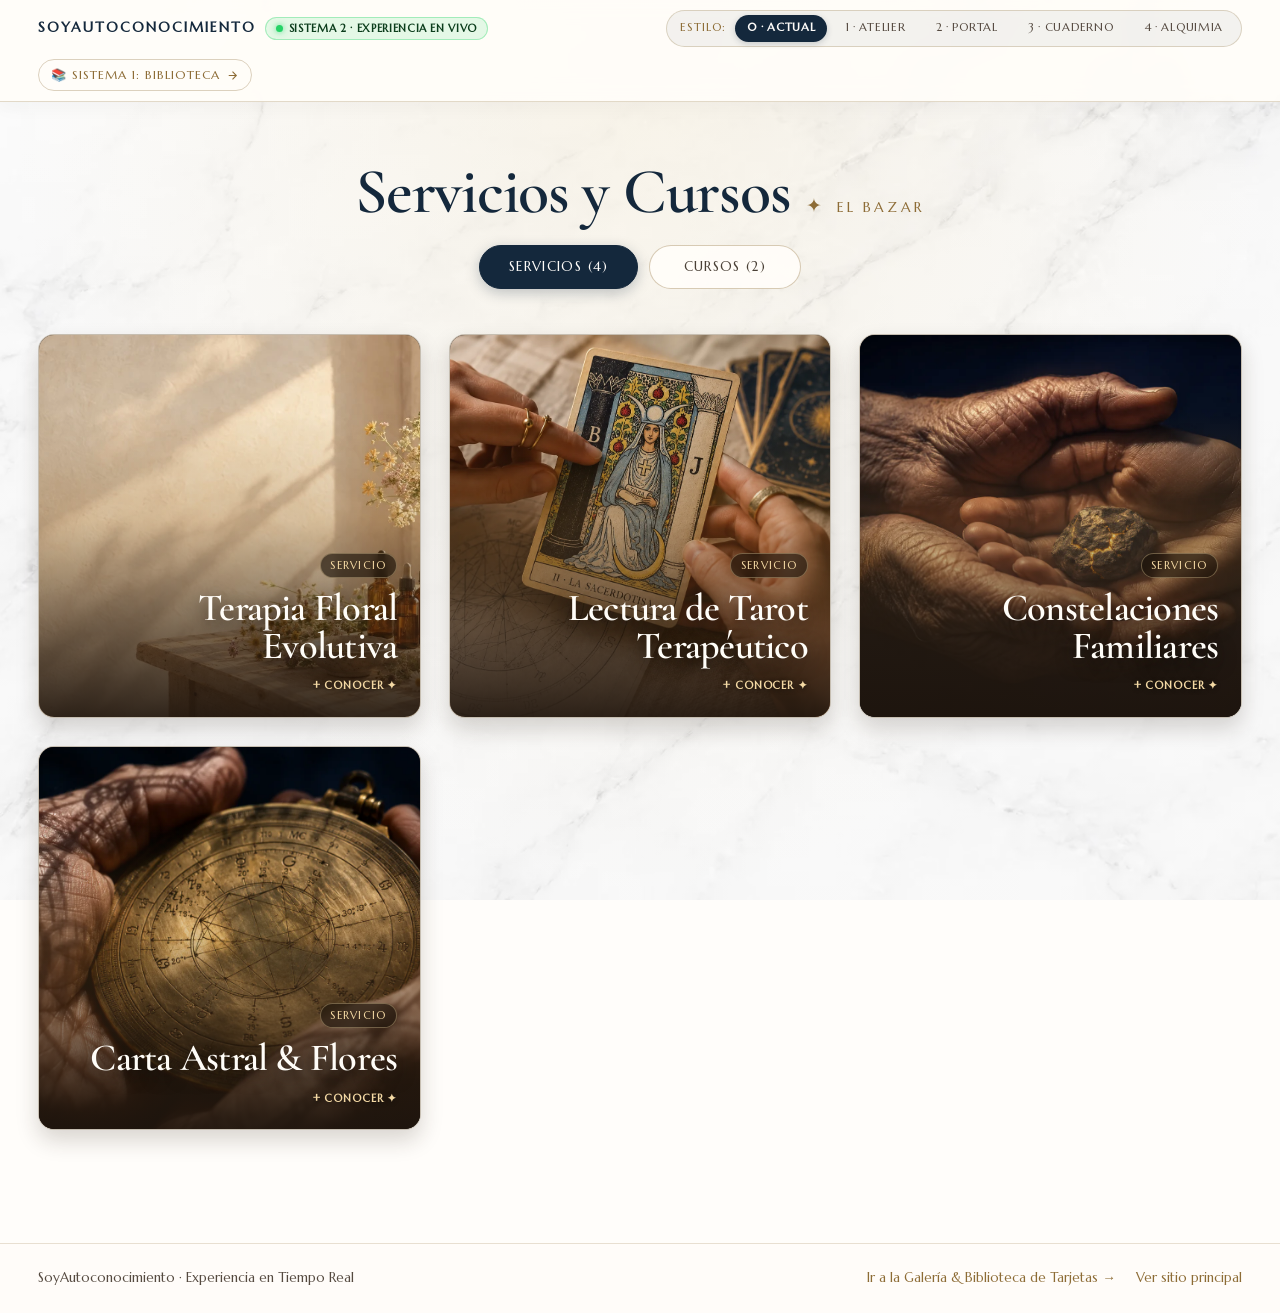
==== commit 7db1f24b: "■ soyautoconocimiento: TuconTu orders go to Marcela's one WhatsApp number (ends in 28) Assisted-by: " ====
--- a/bazar.html
+++ b/bazar.html
@@ -1967,7 +1967,7 @@
       const textarea = document.getElementById('wa-custom-textarea');
       const finalMsg = textarea.value.trim();
       const encodedMsg = encodeURIComponent(finalMsg);
-      const url = `https://wa.me/56992388057?text=${encodedMsg}`;
+      const url = `https://wa.me/56962391328?text=${encodedMsg}`;
       window.open(url, '_blank', 'noopener,noreferrer');
     }
 
--- a/preview.css
+++ b/preview.css
@@ -3,7 +3,7 @@
   src: url('assets/fonts/cormorant-garamond-latin.woff2') format('woff2');
   font-style: normal;
   font-weight: 300 600;
-  font-display: swap;
+  font-display: block;
 }
 @font-face {
   font-family: Inter;
--- a/psicoandino-ajustes.css
+++ b/psicoandino-ajustes.css
@@ -11,7 +11,7 @@
   src: url('assets/fonts/cormorant-garamond-latin.woff2') format('woff2');
   font-style: normal;
   font-weight: 300 800;
-  font-display: swap;
+  font-display: block;
   unicode-range: U+0000-00FF, U+0131, U+0152-0153, U+02BB-02BC, U+02C6, U+02DA, U+02DC, U+0304, U+0308, U+0329, U+2000-206F, U+20AC, U+2122, U+2191, U+2193, U+2212, U+2215, U+FEFF, U+FFFD;
 }
 @font-face {
@@ -19,7 +19,7 @@
   src: url('assets/fonts/cormorant-garamond-latin-ext.woff2') format('woff2');
   font-style: normal;
   font-weight: 300 800;
-  font-display: swap;
+  font-display: block;
   unicode-range: U+0100-02BA, U+02BD-02C5, U+02C7-02CC, U+02CE-02D7, U+02DD-02FF, U+0304, U+0308, U+0329, U+1D00-1DBF, U+1E00-1E9F, U+1EF2-1EFF, U+2020, U+20A0-20AB, U+20AD-20C0, U+2113, U+2C60-2C7F, U+A720-A7FF;
 }
 @font-face {
@@ -27,28 +27,28 @@
   src: url('assets/fonts/cormorant-garamond-latin.woff2') format('woff2');
   font-style: italic;
   font-weight: 300 800;
-  font-display: swap;
+  font-display: block;
 }
 @font-face {
   font-family: 'Cormorant';
   src: url('assets/fonts/cormorant-garamond-latin.woff2') format('woff2');
   font-style: normal;
   font-weight: 300 800;
-  font-display: swap;
+  font-display: block;
 }
 @font-face {
   font-family: 'Cormorant';
   src: url('assets/fonts/cormorant-garamond-latin-ext.woff2') format('woff2');
   font-style: normal;
   font-weight: 300 800;
-  font-display: swap;
+  font-display: block;
 }
 @font-face {
   font-family: 'Cormorant';
   src: url('assets/fonts/cormorant-garamond-latin.woff2') format('woff2');
   font-style: italic;
   font-weight: 300 800;
-  font-display: swap;
+  font-display: block;
 }
 
 /* Lora (Lectura Narrativa / Párrafos / Arquetipos) */
@@ -57,7 +57,7 @@
   src: url('assets/fonts/lora-latin.woff2') format('woff2');
   font-style: normal;
   font-weight: 400 700;
-  font-display: swap;
+  font-display: block;
   unicode-range: U+0000-00FF, U+0131, U+0152-0153, U+02BB-02BC, U+02C6, U+02DA, U+02DC, U+0304, U+0308, U+0329, U+2000-206F, U+20AC, U+2122, U+2191, U+2193, U+2212, U+2215, U+FEFF, U+FFFD;
 }
 @font-face {
@@ -65,7 +65,7 @@
   src: url('assets/fonts/lora-latin-ext.woff2') format('woff2');
   font-style: normal;
   font-weight: 400 700;
-  font-display: swap;
+  font-display: block;
   unicode-range: U+0100-02BA, U+02BD-02C5, U+02C7-02CC, U+02CE-02D7, U+02DD-02FF, U+0304, U+0308, U+0329, U+1D00-1DBF, U+1E00-1E9F, U+1EF2-1EFF, U+2020, U+20A0-20AB, U+20AD-20C4, U+2113, U+2C60-2C7F, U+A720-A7FF;
 }
 @font-face {
@@ -73,7 +73,7 @@
   src: url('assets/fonts/lora-italic-latin.woff2') format('woff2');
   font-style: italic;
   font-weight: 400 700;
-  font-display: swap;
+  font-display: block;
   unicode-range: U+0000-00FF, U+0131, U+0152-0153, U+02BB-02BC, U+02C6, U+02DA, U+02DC, U+0304, U+0308, U+0329, U+2000-206F, U+20AC, U+2122, U+2191, U+2193, U+2212, U+2215, U+FEFF, U+FFFD;
 }
 @font-face {
@@ -81,7 +81,7 @@
   src: url('assets/fonts/lora-italic-latin-ext.woff2') format('woff2');
   font-style: italic;
   font-weight: 400 700;
-  font-display: swap;
+  font-display: block;
   unicode-range: U+0100-02BA, U+02BD-02C5, U+02C7-02CC, U+02CE-02D7, U+02DD-02FF, U+0304, U+0308, U+0329, U+1D00-1DBF, U+1E00-1E9F, U+1EF2-1EFF, U+2020, U+20A0-20AB, U+20AD-20C4, U+2113, U+2C60-2C7F, U+A720-A7FF;
 }
 
@@ -91,7 +91,7 @@
   src: url('assets/fonts/marcellus-latin.woff2') format('woff2');
   font-style: normal;
   font-weight: 400;
-  font-display: swap;
+  font-display: block;
   unicode-range: U+0000-00FF, U+0131, U+0152-0153, U+02BB-02BC, U+02C6, U+02DA, U+02DC, U+0304, U+0308, U+0329, U+2000-206F, U+20AC, U+2122, U+2191, U+2193, U+2212, U+2215, U+FEFF, U+FFFD;
 }
 @font-face {
@@ -99,16 +99,40 @@
   src: url('assets/fonts/marcellus-latin-ext.woff2') format('woff2');
   font-style: normal;
   font-weight: 400;
-  font-display: swap;
+  font-display: block;
   unicode-range: U+0100-02BA, U+02BD-02C5, U+02C7-02CC, U+02CE-02D7, U+02DD-02FF, U+0304, U+0308, U+0329, U+1D00-1DBF, U+1E00-1E9F, U+1EF2-1EFF, U+2020, U+20A0-20AB, U+20AD-20C4, U+2113, U+2C60-2C7F, U+A720-A7FF;
 }
 
 :root {
+  --viewport-security-top: clamp(1.25rem, 2.5dvh, 2.25rem);
+  --viewport-security-bottom: clamp(1.25rem, 2.5dvh, 2.25rem);
   --font-display: 'Cormorant Garamond', Georgia, serif;
   --font-serif: 'Cormorant Garamond', Georgia, serif;
   --font-body: 'Lora', Georgia, serif;
   --font-ui: 'Marcellus', Georgia, serif;
   --font-sans: 'Marcellus', Georgia, serif; /* Cualquier uso residual de sans hereda Marcellus */
+}
+
+/* ==========================================================================
+   MÁSCARA DE ENTRADA ETÉREA Y SUAVE (Fading editorial que elimina popeos)
+   ========================================================================== */
+@keyframes editorial-entrance-fade {
+  0% {
+    opacity: 0;
+  }
+  100% {
+    opacity: 1;
+  }
+}
+
+.site-shell {
+  animation: editorial-entrance-fade 0.48s cubic-bezier(0.22, 1, 0.36, 1) both;
+}
+
+@media (prefers-reduced-motion: reduce) {
+  .site-shell {
+    animation: none !important;
+  }
 }
 
 /* Regla de oro: cualquier elemento con atributo hidden NUNCA debe mostrarse */
@@ -187,7 +211,8 @@
 .button-gold,
 .button-outline,
 .tucontu-pdf-action-btn,
-.tucontu-video-trigger {
+.tucontu-video-trigger,
+.tucontu-gallery-trigger {
   font-family: var(--font-ui) !important;
   letter-spacing: .05em !important;
 }
@@ -468,7 +493,7 @@
     padding: clamp(.2rem, 1vw, .35rem);
     transform: none;
   }
-  body.editorial-preview #inicio .arch-frame img { width: 100%; height: 100%; object-fit: cover; object-position: center; }
+  body.editorial-preview #inicio .arch-frame img { width: 100%; height: 100%; object-fit: cover; object-position: 82% center; }
   body.editorial-preview #inicio #hero-floral-link {
     width: max-content;
     min-width: 0;
@@ -708,8 +733,8 @@
 }
 
 @media (max-width: 47.5rem) {
-  :root { --header-height: 3.75rem; }
-  body.editorial-preview .brand img { width: clamp(2rem, 9vw, 2.25rem); height: auto; }
+  :root { --header-height: 3.25rem; }
+  body.editorial-preview .brand img { width: clamp(1.85rem, 8vw, 2.1rem); height: auto; }
 }
 @media (max-width: 47.5rem) {
   #inicio .home-actions .hero-action-full { display: none; }
@@ -874,7 +899,7 @@
 #tucontu .tucontu-heading-row .eyebrow {
   margin: 0 !important;
   font-family: var(--font-serif) !important;
-  font-size: clamp(1.2rem, 1.55vw, 1.6rem) !important;
+  font-size: clamp(1rem, 1.3vw, 1.3rem) !important;
   font-weight: 600 !important;
   letter-spacing: .02em !important;
   text-transform: none !important;
@@ -884,7 +909,7 @@
 #tucontu .tucontu-heading-row h2 {
   margin: 0 !important;
   font-family: var(--font-serif) !important;
-  font-size: clamp(2.4rem, 3.8vw, 3.4rem) !important;
+  font-size: clamp(2.6rem, 4.2vw, 3.8rem) !important;
   line-height: 1 !important;
   color: var(--navy, #14283c) !important;
 }
@@ -895,6 +920,15 @@
   font-size: clamp(1.15rem, 1.35vw, 1.35rem) !important;
   line-height: 1.4 !important;
   color: #4a4036 !important;
+}
+
+#tucontu .tucontu-intro strong {
+  font-family: var(--font-ui, 'Marcellus', serif) !important;
+  font-size: clamp(.95rem, 1.15vw, 1.15rem) !important;
+  font-weight: 600 !important;
+  color: var(--navy, #14283c) !important;
+  letter-spacing: .06em !important;
+  text-transform: uppercase !important;
 }
 
 /* ==========================================================================
@@ -917,8 +951,8 @@
 
 #tucontu .tucontu-gallery-tabs {
   display: flex !important;
-  width: min(20.5rem, 100%) !important;
-  flex: 0 1 20.5rem !important;
+  width: min(30rem, 100%) !important;
+  flex: 0 1 30rem !important;
   justify-content: flex-start !important;
   gap: 0 !important;
   margin: 0 !important;
@@ -936,18 +970,18 @@
   position: relative !important;
   z-index: 1 !important;
   flex: 1 1 0 !important;
-  width: calc((100% - .44rem) / 3) !important;
+  width: calc((100% - .44rem) / 2) !important;
   min-width: 0 !important;
   min-height: 2.55rem !important;
-  padding: .45em .65em !important;
+  padding: .45em .4em !important;
   border: 0 !important;
   border-radius: .45rem !important;
   background: transparent !important;
   color: #665a4e !important;
   font-family: var(--font-ui) !important;
-  font-size: clamp(1rem, 1.15vw, 1.18rem) !important;
+  font-size: clamp(0.95rem, 1.1vw, 1.12rem) !important;
   font-weight: 400 !important;
-  letter-spacing: .05em !important;
+  letter-spacing: .03em !important;
   text-align: center !important;
   cursor: pointer !important;
   outline: none !important;
@@ -963,36 +997,46 @@
   border: 0 !important;
 }
 
-/* Fondo líquido deslizante (3 posiciones: Concepto [0], Historia [1], Galería [2]) */
+/* Fondo líquido deslizante (2 posiciones en desktop: Concepto [0], Catálogo [1]) */
 #tucontu .tucontu-gallery-tabs::before {
   position: absolute !important;
-  z-index: -1 !important;
+  z-index: 1 !important;
   top: .22rem !important;
   bottom: .22rem !important;
   left: .22rem !important;
-  width: calc((100% - .44rem) / 3) !important;
+  width: calc((100% - .44rem) / 2) !important;
   border-radius: .45rem !important;
   background: #566044 !important;
   box-shadow: 0 .15rem .45rem rgba(76, 51, 25, .2) !important;
   content: "" !important;
-  transition: transform .55s cubic-bezier(.22, 1.35, .42, 1), background-color .4s ease !important;
+  transition: transform .55s cubic-bezier(.22, 1.35, .42, 1), opacity .3s ease, background-color .4s ease !important;
+}
+
+#tucontu .tucontu-gallery-tabs .category-tab {
+  position: relative !important;
+  z-index: 2 !important;
 }
 
 #tucontu .tucontu-gallery-tabs[data-active-mode="concepto"]::before,
 #tucontu .tucontu-gallery-tabs[data-active-mode="manual"]::before,
 #tucontu:has(#tucontu-concept-tab[aria-selected="true"]) .tucontu-gallery-tabs::before {
   transform: translateX(0) !important;
-}
-
-#tucontu .tucontu-gallery-tabs[data-active-mode="historia"]::before,
-#tucontu:has(#tucontu-history-tab[aria-selected="true"]) .tucontu-gallery-tabs::before {
+  opacity: 1 !important;
+}
+
+#tucontu .tucontu-gallery-tabs[data-active-mode="catalogo"]::before,
+#tucontu:has(#tucontu-catalog-tab[aria-selected="true"]) .tucontu-gallery-tabs::before {
   transform: translateX(100%) !important;
+  opacity: 1 !important;
+}
+  transform: translateX(200%) !important;
+  opacity: 1 !important;
 }
 
 #tucontu .tucontu-gallery-tabs[data-active-mode="galeria"]::before,
 #tucontu .tucontu-gallery-tabs[data-active-mode="fotos"]::before,
-#tucontu:has(#tucontu-photos-tab[aria-selected="true"]) .tucontu-gallery-tabs::before {
-  transform: translateX(200%) !important;
+#tucontu .tucontu-gallery-tabs[data-active-mode="pieza"]::before {
+  opacity: 0 !important;
 }
 
 /* Botón independiente Descargar PDF situado exactamente al lado de las pestañas */
@@ -1151,6 +1195,86 @@
   overflow: visible !important;
 }
 
+/* Barra de navegación interna de la Galería (Alternativa B) */
+#tucontu .gallery-topbar {
+  display: flex !important;
+  align-items: center !important;
+  justify-content: space-between !important;
+  width: clamp(21rem, 52dvh, 33rem) !important;
+  max-width: 100% !important;
+  margin: 0 0 clamp(.35rem, .8dvh, .65rem) 0 !important;
+  padding: 0 .15rem !important;
+  gap: .5rem !important;
+  flex-shrink: 0 !important;
+}
+
+#tucontu .gallery-back-btn {
+  display: inline-flex !important;
+  align-items: center !important;
+  gap: .4rem !important;
+  padding: .35rem .85rem !important;
+  border: 1px solid rgba(141, 108, 54, .3) !important;
+  border-radius: 999px !important;
+  background: rgba(255, 253, 249, .92) !important;
+  color: #566044 !important;
+  font-family: var(--font-ui) !important;
+  font-size: clamp(.78rem, .9vw, .85rem) !important;
+  font-weight: 500 !important;
+  letter-spacing: .02em !important;
+  cursor: pointer !important;
+  box-shadow: 0 2px 6px rgba(38, 31, 24, .05) !important;
+  transition: all .2s cubic-bezier(.22, 1, .36, 1) !important;
+}
+
+#tucontu .gallery-back-btn:hover {
+  background: #566044 !important;
+  color: #fffaf2 !important;
+  border-color: #566044 !important;
+  transform: translateX(-2px) !important;
+  box-shadow: 0 4px 12px rgba(86, 96, 68, .2) !important;
+}
+
+#tucontu .gallery-back-btn svg {
+  flex-shrink: 0 !important;
+  transition: transform .2s ease !important;
+}
+
+#tucontu .gallery-back-btn:hover svg {
+  transform: translateX(-2px) !important;
+}
+
+#tucontu .gallery-video-pill-btn {
+  display: inline-flex !important;
+  align-items: center !important;
+  gap: .45rem !important;
+  padding: .35rem .95rem !important;
+  border: 1px solid rgba(141, 108, 54, .35) !important;
+  border-radius: 999px !important;
+  background: #566044 !important;
+  color: #fffaf2 !important;
+  font-family: var(--font-ui) !important;
+  font-size: clamp(.78rem, .9vw, .85rem) !important;
+  font-weight: 500 !important;
+  letter-spacing: .025em !important;
+  cursor: pointer !important;
+  box-shadow: 0 2px 8px rgba(86, 96, 68, .18) !important;
+  transition: all .2s cubic-bezier(.22, 1, .36, 1) !important;
+}
+
+#tucontu .gallery-video-pill-btn:hover {
+  background: #3e4631 !important;
+  border-color: #3e4631 !important;
+  color: #ffffff !important;
+  transform: translateY(-1px) !important;
+  box-shadow: 0 4px 14px rgba(86, 96, 68, .3) !important;
+}
+
+#tucontu .gallery-video-pill-btn svg {
+  color: #e2b96f !important;
+  fill: #e2b96f !important;
+  flex-shrink: 0 !important;
+}
+
 #tucontu .gallery-collection {
   display: flex !important;
   flex-direction: column !important;
@@ -1187,17 +1311,17 @@
 /* Grilla que aprovecha al máximo el espacio disponible en desktop sin desbordar */
 #tucontu .gallery-grid {
   display: grid !important;
-  grid-template-columns: repeat(3, minmax(0, 1fr)) !important;
-  grid-template-rows: repeat(3, minmax(0, 1fr)) !important;
-  gap: clamp(.5rem, 1.1dvh, .85rem) !important;
+  grid-template-columns: repeat(4, minmax(0, 1fr)) !important;
+  gap: clamp(.4rem, .9dvh, .7rem) !important;
   width: clamp(21rem, 52dvh, 33rem) !important;
-  height: clamp(21rem, 52dvh, 33rem) !important;
+  height: auto !important;
   max-width: 100% !important;
   max-height: clamp(21rem, 52dvh, 33rem) !important;
   aspect-ratio: 1 / 1 !important;
   margin: 0 !important;
   padding: .2rem !important;
-  overflow: visible !important;
+  overflow-y: auto !important;
+  scrollbar-width: thin !important;
 }
 
 #tucontu .gallery-grid button {
@@ -1245,44 +1369,17 @@
     display: none !important;
   }
   body.editorial-preview #tucontu .tucontu-piece-photo.is-cover-photo {
-    width: min(50dvh, 34rem) !important;
+    width: auto !important;
+    max-width: min(38vw, 24rem) !important;
     height: min(70dvh, 46rem) !important;
-  }
-}
-
-/* En tablet y móvil, la foto destacada se muestra dentro del modal de galería */
+    aspect-ratio: var(--cover-aspect, 831 / 1800) !important;
+  }
+}
+
+/* En tablet y móvil, la foto se unifica en el marco arquitectónico principal (cero duplicación) */
 @media (max-width: 63.99rem) {
   #tucontu .gallery-featured {
-    display: block !important;
-    margin: 0 0 .75rem 0 !important;
-    border-radius: .65rem !important;
-    overflow: hidden !important;
-    border: 1px solid rgba(141, 108, 54, .3) !important;
-    background: #faf7f0 !important;
-    box-shadow: 0 4px 16px rgba(20, 40, 60, .08) !important;
-    max-height: clamp(10rem, 28dvh, 16rem) !important;
-  }
-  #tucontu .gallery-featured img {
-    display: block !important;
-    width: 100% !important;
-    height: 100% !important;
-    max-height: clamp(10rem, 28dvh, 16rem) !important;
-    object-fit: cover !important;
-  }
-  body.editorial-preview #tucontu .tucontu-piece-photo.is-cover-photo {
-    width: min(38dvh, 20rem) !important;
-    height: min(46dvh, 25rem) !important;
-  }
-}
-
-@media (max-width: 47.5rem) {
-  body.editorial-preview #tucontu .tucontu-piece-photo.is-cover-photo {
-    width: min(58vw, 15rem) !important;
-    height: clamp(9.5rem, 28dvh, 14.5rem) !important;
-  }
-  .tucontu-video-trigger {
-    padding: .45rem 1rem !important;
-    font-size: .8rem !important;
+    display: none !important;
   }
 }
 
@@ -1299,9 +1396,12 @@
   padding: 0 !important;
 }
 
-/* Ventana derecha con passe-partout y marco artesanal */
+/* Ventana derecha con passe-partout y marco artesanal que respeta el encuadre completo de la foto */
 body.editorial-preview #tucontu .tucontu-piece-photo.is-cover-photo {
-  max-width: 100% !important;
+  width: auto !important;
+  max-width: min(38vw, 24rem) !important;
+  height: min(70dvh, 45rem) !important;
+  aspect-ratio: var(--cover-aspect, 830 / 1744) !important;
   padding: clamp(.38rem, .8vh, .55rem) !important;
   border: 1.5px solid rgba(141, 108, 54, .5) !important;
   outline: 1px solid rgba(141, 108, 54, .25) !important;
@@ -1309,17 +1409,25 @@
   border-radius: 46% 46% .45rem .45rem / 16% 16% .45rem .45rem !important;
   background: linear-gradient(145deg, #fdfbf7, #ebe3d5) !important;
   box-shadow: 0 1rem 2.8rem rgba(38, 31, 24, .18), inset 0 0 0 1px rgba(255, 255, 255, .75) !important;
-  margin: 0 !important;
+  margin: 0 auto !important;
+  transition: width .45s cubic-bezier(.22, 1, .36, 1), height .45s cubic-bezier(.22, 1, .36, 1), aspect-ratio .45s cubic-bezier(.22, 1, .36, 1), max-width .45s cubic-bezier(.22, 1, .36, 1) !important;
 }
 
 body.editorial-preview #tucontu .tucontu-piece-photo.is-cover-photo img {
+  width: 100% !important;
+  height: 100% !important;
   border-radius: 46% 46% .25rem .25rem / 16% 16% .25rem .25rem !important;
   border: 1px solid rgba(141, 108, 54, .2) !important;
-  transition: opacity 120ms ease !important;
-}
-
-/* Botón de video elegante bajo el marco */
-.tucontu-video-trigger {
+  object-fit: cover !important;
+  object-position: center center !important;
+  clip-path: none !important;
+  transform: none !important;
+  transition: opacity .25s cubic-bezier(.22, 1, .36, 1) !important;
+}
+
+/* Botón de video y galería elegante bajo el marco */
+.tucontu-video-trigger,
+.tucontu-gallery-trigger {
   display: inline-flex !important;
   align-items: center !important;
   justify-content: center !important;
@@ -1338,14 +1446,16 @@
   transition: transform .18s ease, background-color .18s ease, color .18s ease, box-shadow .18s ease !important;
 }
 
-.tucontu-video-trigger:hover {
+.tucontu-video-trigger:hover,
+.tucontu-gallery-trigger:hover {
   transform: translateY(-2px) !important;
   background: #fdfbf7 !important;
   color: #866333 !important;
   box-shadow: 0 6px 18px rgba(20, 40, 60, .14) !important;
 }
 
-.tucontu-video-trigger .video-trigger-icon {
+.tucontu-video-trigger .video-trigger-icon,
+.tucontu-gallery-trigger .gallery-trigger-icon {
   display: inline-flex !important;
   align-items: center !important;
   justify-content: center !important;
@@ -1355,6 +1465,10 @@
   background: #566044 !important;
   color: #fffaf2 !important;
   font-size: .65rem !important;
+  padding-left: 0 !important;
+}
+
+.tucontu-video-trigger .video-trigger-icon {
   padding-left: 2px !important;
 }
 
@@ -1433,6 +1547,111 @@
   background: #171b1d !important;
 }
 
+/* Modal Dossier & Ficha Técnica TuconTu (Opción A - Visor integrado) */
+.tucontu-dossier-dialog {
+  box-sizing: border-box !important;
+  width: min(68rem, calc(100vw - 2rem)) !important;
+  height: min(92dvh, 58rem) !important;
+  max-width: none !important;
+  max-height: none !important;
+  margin: auto !important;
+  padding: 0 !important;
+  overflow: hidden !important;
+  border: 1px solid var(--gold-line, rgba(141, 108, 54, .4)) !important;
+  border-radius: 1.15rem !important;
+  background: #fdfbf7 !important;
+  color: var(--ink, #1f1b18) !important;
+  box-shadow: 0 2rem 5rem rgba(10, 25, 40, .45) !important;
+}
+
+.tucontu-dossier-dialog::backdrop {
+  background: rgba(20, 40, 60, .68) !important;
+  backdrop-filter: blur(.35rem) !important;
+}
+
+.tucontu-dossier-shell {
+  display: flex !important;
+  flex-direction: column !important;
+  height: 100% !important;
+  width: 100% !important;
+}
+
+.tucontu-dossier-header {
+  display: flex !important;
+  align-items: center !important;
+  justify-content: space-between !important;
+  gap: 1rem !important;
+  padding: .75rem 1.25rem !important;
+  background: linear-gradient(180deg, #fdfbf7, #f6f0e4) !important;
+  border-bottom: 1px solid rgba(141, 108, 54, .25) !important;
+}
+
+.tucontu-dossier-titles h2 {
+  font-family: var(--font-display) !important;
+  font-size: clamp(1.2rem, 2.2vw, 1.6rem) !important;
+  margin: .1rem 0 0 !important;
+  color: var(--navy, #14283c) !important;
+  line-height: 1.1 !important;
+}
+
+.tucontu-dossier-titles .eyebrow {
+  margin: 0 !important;
+  font-size: .7rem !important;
+  letter-spacing: .12em !important;
+  text-transform: uppercase !important;
+  color: var(--gold, #866333) !important;
+}
+
+.tucontu-dossier-actions {
+  display: flex !important;
+  align-items: center !important;
+  gap: .75rem !important;
+}
+
+.tucontu-dossier-download {
+  display: inline-flex !important;
+  align-items: center !important;
+  gap: .45rem !important;
+  padding: .4rem .9rem !important;
+  border-radius: .45rem !important;
+  border: 1px solid rgba(86, 96, 68, .35) !important;
+  background: #f4eee2 !important;
+  color: #3b4231 !important;
+  font-family: var(--font-ui) !important;
+  font-size: .84rem !important;
+  font-weight: 500 !important;
+  text-decoration: none !important;
+  transition: all .2s ease !important;
+}
+
+.tucontu-dossier-download:hover {
+  background: #566044 !important;
+  color: #fffaf2 !important;
+  border-color: #566044 !important;
+}
+
+.tucontu-dossier-close {
+  position: static !important;
+  font-size: 1.8rem !important;
+  line-height: 1 !important;
+  padding: .2rem .5rem !important;
+}
+
+.tucontu-dossier-body {
+  flex: 1 1 auto !important;
+  min-height: 0 !important;
+  position: relative !important;
+  background: #f0ebe1 !important;
+}
+
+.tucontu-dossier-frame {
+  width: 100% !important;
+  height: 100% !important;
+  border: 0 !important;
+  display: block !important;
+}
+
+
 /* ==========================================================================
    5. CONCEPTO ESCRITORIO: Riel vertical a la izquierda + lámina activa a la derecha
    Aprovecha el 100% del viewport sin scroll ni cortes, con tipografía editorial generosa.
@@ -1445,7 +1664,7 @@
     grid-template-columns: minmax(0, 1.45fr) minmax(22rem, 1fr) !important;
     grid-template-rows: auto auto minmax(0, 1fr) !important;
     gap: clamp(.35rem, .8dvh, .75rem) clamp(1.2rem, 2.4vw, 2.5rem) !important;
-    padding: clamp(.5rem, 1.2dvh, 1rem) clamp(1.5rem, 3.2vw, 3.2rem) !important;
+    padding: var(--viewport-security-top, clamp(1.25rem, 2.5dvh, 2.25rem)) clamp(1.5rem, 3.2vw, 3.2rem) var(--viewport-security-bottom, clamp(1.25rem, 2.5dvh, 2.25rem)) !important;
     height: calc(100dvh - var(--header-height, 4.1875rem)) !important;
     max-height: calc(100dvh - var(--header-height, 4.1875rem)) !important;
     overflow: hidden !important;
@@ -1466,7 +1685,7 @@
 
   body.editorial-preview #tucontu .tucontu-heading-row .eyebrow {
     font-family: var(--font-serif) !important;
-    font-size: clamp(1.2rem, 1.55vw, 1.6rem) !important;
+    font-size: clamp(1rem, 1.3vw, 1.3rem) !important;
     font-weight: 600 !important;
     letter-spacing: .02em !important;
     text-transform: none !important;
@@ -1476,7 +1695,7 @@
 
   body.editorial-preview #tucontu .tucontu-heading-row h2 {
     font-family: var(--font-serif) !important;
-    font-size: clamp(2.4rem, 3.8vw, 3.4rem) !important;
+    font-size: clamp(2.6rem, 4.2vw, 3.8rem) !important;
     line-height: 1 !important;
     color: var(--navy, #14283c) !important;
     margin: 0 !important;
@@ -1490,6 +1709,15 @@
     color: #4a4036 !important;
   }
 
+  body.editorial-preview #tucontu .tucontu-intro strong {
+    font-family: var(--font-ui, 'Marcellus', serif) !important;
+    font-size: clamp(.95rem, 1.15vw, 1.15rem) !important;
+    font-weight: 600 !important;
+    color: var(--navy, #14283c) !important;
+    letter-spacing: .06em !important;
+    text-transform: uppercase !important;
+  }
+
   /* Barra de pestañas + PDF compacta */
   #tucontu .tucontu-nav-bar {
     margin: 0 0 clamp(.3rem, .7dvh, .6rem) 0 !important;
@@ -1498,7 +1726,7 @@
 
   #tucontu .tucontu-gallery-tabs {
     min-height: 2.6rem !important;
-    width: min(24rem, 100%) !important;
+    width: min(32rem, 100%) !important;
   }
 
   #tucontu .tucontu-gallery-tabs .category-tab {
@@ -1549,169 +1777,112 @@
     flex-direction: column !important;
   }
 
-  /* Grid 2 columnas: Riel vertical a la izquierda + Lámina activa a la derecha */
+  /* Grid 2 columnas: Índice editorial de capítulos a la izquierda + Lámina activa a la derecha */
   #tucontu .concept-reader {
     display: grid !important;
-    grid-template-columns: clamp(10.5rem, 12vw, 12.5rem) minmax(0, 1fr) !important;
-    column-gap: clamp(1rem, 2vw, 2.2rem) !important;
+    grid-template-columns: clamp(11.5rem, 13vw, 14.5rem) minmax(0, 1fr) !important;
+    column-gap: clamp(1.8rem, 3.2vw, 3.6rem) !important;
     align-items: stretch !important;
     height: 100% !important;
     min-height: 0 !important;
     flex: 1 1 auto !important;
   }
 
-  /* Riel vertical de navegación: ocupa TODO el alto disponible desde arriba hasta el borde inferior */
+  /* Riel vertical: Índice editorial literario, sin barras AI, sin puntos de formulario */
   #tucontu .concept-stepper {
     display: flex !important;
     flex-direction: column !important;
-    justify-content: space-between !important;
+    justify-content: flex-start !important;
     align-items: flex-start !important;
     height: 100% !important;
     min-height: 0 !important;
-    padding: .15rem clamp(.5rem, .8vw, .85rem) .15rem 0 !important;
+    padding: clamp(.35rem, .8dvh, .75rem) clamp(1.2rem, 2vw, 2.2rem) clamp(1.2rem, 2.5dvh, 2rem) 0 !important;
     border-bottom: none !important;
-    border-right: 1px solid rgba(141, 108, 54, .2) !important;
+    border-right: 1px solid rgba(141, 108, 54, .22) !important;
     margin: 0 !important;
     flex-shrink: 0 !important;
     box-sizing: border-box !important;
   }
 
-  /* Botones circulares sutiles con flechas arriba / abajo */
   #tucontu .concept-stepper-btn {
-    display: inline-flex !important;
-    align-items: center !important;
-    justify-content: center !important;
-    width: 1.95rem !important;
-    height: 1.95rem !important;
-    min-width: 1.95rem !important;
-    min-height: 1.95rem !important;
-    border-radius: 50% !important;
-    padding: 0 !important;
-    background: rgba(255, 252, 246, .9) !important;
-    border: 1px solid rgba(141, 108, 54, .35) !important;
-    color: #566044 !important;
-    cursor: pointer !important;
-    box-shadow: 0 1px 4px rgba(38, 31, 24, .08) !important;
-    transition: all .2s ease !important;
-    margin-left: .15rem !important;
-    flex-shrink: 0 !important;
-  }
-
-  #tucontu .concept-stepper-btn:hover:not(:disabled) {
-    background: #566044 !important;
-    color: #fffaf2 !important;
-    border-color: #566044 !important;
-    transform: scale(1.1) !important;
-    box-shadow: 0 3px 10px rgba(86, 96, 68, .25) !important;
-  }
-
-  #tucontu .concept-stepper-btn:disabled {
-    opacity: .28 !important;
-    cursor: not-allowed !important;
-    border-color: rgba(141, 108, 54, .18) !important;
-    color: var(--muted) !important;
-    transform: none !important;
-    box-shadow: none !important;
-  }
-
-  #tucontu .concept-stepper-btn .stepper-btn-label {
     display: none !important;
   }
 
-  /* Track vertical que ocupa todo el alto entre los dos botones */
+  /* Lista de capítulos continua y limpia con ritmo vertical equilibrado (armonizado con columna visual) */
   #tucontu .concept-stepper-track {
     display: flex !important;
     flex-direction: column !important;
-    justify-content: space-between !important;
-    flex: 1 1 auto !important;
+    justify-content: flex-start !important;
+    gap: clamp(.9rem, 2dvh, 1.45rem) !important;
+    height: auto !important;
     position: relative !important;
     width: 100% !important;
-    margin: clamp(.35rem, .8dvh, .75rem) 0 !important;
-    padding: 0 !important;
-  }
-
-  /* Línea vertical centrada tras los dots */
-  #tucontu .concept-stepper-line {
-    position: absolute !important;
-    top: .65rem !important;
-    bottom: .65rem !important;
-    left: calc(1.12rem - 1px) !important;
-    right: auto !important;
-    width: 2px !important;
-    height: auto !important;
-    transform: none !important;
-    background: rgba(141, 108, 54, .2) !important;
-    z-index: 0 !important;
-  }
-
-  #tucontu .concept-stepper-progress {
-    width: 100% !important;
-    height: var(--concept-step-pct, 0%) !important;
-    background: #566044 !important;
-    transition: height .35s cubic-bezier(.22, 1, .36, 1) !important;
-  }
-
-  /* Fila de nodo: dot + etiqueta clara a la derecha */
+    margin: 0 !important;
+    padding: clamp(.2rem, .4dvh, .4rem) 0 !important;
+    box-sizing: border-box !important;
+  }
+
+  /* Ocultar línea vertical y círculos de formulario */
+  #tucontu .concept-stepper-line,
+  #tucontu .concept-stepper-progress,
+  #tucontu .stepper-node-dot {
+    display: none !important;
+  }
+
+  /* Entrada de capítulo: tipografía pura Marcellus con espacio reservado para indicador (cero saltos) */
   #tucontu .concept-stepper-node {
     position: relative !important;
     z-index: 1 !important;
     display: flex !important;
-    flex-direction: row !important;
     align-items: center !important;
-    gap: .75rem !important;
     width: 100% !important;
-    padding: .2rem .2rem .2rem .68rem !important;
+    padding: clamp(.18rem, .35dvh, .32rem) 0 clamp(.18rem, .35dvh, .32rem) 1.5rem !important;
     text-align: left !important;
     background: transparent !important;
     border: none !important;
     cursor: pointer !important;
-    border-radius: .4rem !important;
-    transition: background-color .18s ease !important;
-  }
-
-  #tucontu .concept-stepper-node:hover {
-    background: rgba(141, 108, 54, .06) !important;
-  }
-
-  #tucontu .stepper-node-dot {
-    width: .85rem !important;
-    height: .85rem !important;
-    flex-shrink: 0 !important;
-    border-radius: 50% !important;
-    background: #fffdfa !important;
-    border: 2px solid rgba(141, 108, 54, .55) !important;
-    box-shadow: 0 1px 3px rgba(0, 0, 0, .08) !important;
-    transition: all .25s ease !important;
-  }
-
-  #tucontu .concept-stepper-node:hover .stepper-node-dot {
-    transform: scale(1.22) !important;
-    border-color: #8d6c36 !important;
-  }
-
-  #tucontu .concept-stepper-node.is-active .stepper-node-dot,
-  #tucontu .concept-stepper-node[aria-selected=true] .stepper-node-dot {
-    background: #566044 !important;
-    border-color: #8d6c36 !important;
-    transform: scale(1.3) !important;
-    box-shadow: 0 0 0 3px rgba(86, 96, 68, .28) !important;
+    transition: all .2s ease !important;
   }
 
   #tucontu .stepper-node-label {
     font-family: var(--font-ui) !important;
-    font-size: clamp(1.05rem, 1.2vw, 1.25rem) !important;
+    font-size: clamp(1.02rem, 1.15vw, 1.22rem) !important;
     font-weight: 400 !important;
-    letter-spacing: .04em !important;
-    color: #554a40 !important;
+    letter-spacing: .06em !important;
+    color: rgba(85, 74, 64, .55) !important;
     white-space: nowrap !important;
-    line-height: 1 !important;
+    line-height: 1.25 !important;
     transition: all .2s ease !important;
+  }
+
+  #tucontu .concept-stepper-node:hover .stepper-node-label {
+    color: var(--navy, #14283c) !important;
+    transform: translateX(3px) !important;
   }
 
   #tucontu .concept-stepper-node.is-active .stepper-node-label,
   #tucontu .concept-stepper-node[aria-selected=true] .stepper-node-label {
     color: var(--navy, #14283c) !important;
-    font-weight: 700 !important;
+    font-weight: 600 !important;
+    transform: translateX(3px) !important;
+  }
+
+  /* Estrella dorada editorial que marca el capítulo activo con reserva fija */
+  #tucontu .concept-stepper-node::before {
+    content: '✦' !important;
+    position: absolute !important;
+    left: 0 !important;
+    top: 50% !important;
+    transform: translateY(-50%) !important;
+    font-size: .85em !important;
+    color: #8d6c36 !important;
+    opacity: 0 !important;
+    transition: opacity .2s ease !important;
+  }
+
+  #tucontu .concept-stepper-node.is-active::before,
+  #tucontu .concept-stepper-node[aria-selected=true]::before {
+    opacity: 1 !important;
   }
 
   /* Columna derecha: Diapositiva fluida y adaptable al viewport */
@@ -1721,209 +1892,239 @@
     display: flex !important;
     flex-direction: column !important;
     justify-content: flex-start !important;
-    overflow: visible !important;
+    position: relative !important;
   }
 
   #tucontu .concept-slide[hidden] {
     display: none !important;
   }
 
+  @keyframes concept-slide-fade {
+    0% {
+      opacity: 0;
+      transform: translateY(4px);
+    }
+    100% {
+      opacity: 1;
+      transform: translateY(0);
+    }
+  }
+
   #tucontu .concept-slide:not([hidden]) {
-    height: 100% !important;
+    display: flex !important;
+    flex-direction: column !important;
+    height: auto !important;
     min-height: 0 !important;
-    display: flex !important;
-    flex-direction: column !important;
     justify-content: flex-start !important;
-    gap: clamp(.35rem, .8dvh, .65rem) !important;
+    animation: concept-slide-fade 0.32s cubic-bezier(0.22, 1, 0.36, 1) both !important;
+  }
+
+  @media (prefers-reduced-motion: reduce) {
+    #tucontu .concept-slide:not([hidden]) {
+      animation: none !important;
+    }
   }
 
   #tucontu .concept-slide-header {
-    margin: 0 !important;
+    margin-bottom: clamp(.25rem, .5dvh, .45rem) !important;
   }
 
   #tucontu .concept-slide-step {
     font-family: var(--font-ui) !important;
-    font-size: clamp(.78rem, .88vw, .88rem) !important;
+    font-size: clamp(.75rem, .82vw, .88rem) !important;
+    font-weight: 400 !important;
+    letter-spacing: .14em !important;
+    text-transform: uppercase !important;
+    color: #8d6c36 !important;
+    display: block !important;
+    margin-bottom: .15rem !important;
+  }
+
+  #tucontu .concept-slide-header h3 {
+    margin: 0 0 clamp(.15rem, .35dvh, .3rem) 0 !important;
+    font-family: var(--font-display) !important;
+    font-size: clamp(1.75rem, 2.25vw, 2.45rem) !important;
+    line-height: 1.08 !important;
+    color: var(--navy, #14283c) !important;
+  }
+
+  #tucontu .concept-slide-lead {
+    margin: 0 0 clamp(.35rem, .7dvh, .6rem) 0 !important;
+    font-family: var(--font-body) !important;
+    font-size: clamp(1.05rem, 1.18vw, 1.22rem) !important;
+    line-height: 1.4 !important;
+    color: #3b322a !important;
+    max-width: 58ch !important;
+  }
+
+  #tucontu .concept-slide p {
+    font-family: var(--font-body) !important;
+    font-size: clamp(1.02rem, 1.15vw, 1.2rem) !important;
+    line-height: 1.42 !important;
+    color: #4a4036 !important;
+  }
+
+  /* Slide 1: Ficha técnica de Atelier (Líneas doradas de autor, tipografía calibrada al viewport, cero recortes) */
+  #tucontu .concept-slide .tucontu-specs-grid {
+    display: grid !important;
+    grid-template-columns: repeat(3, minmax(0, 1fr)) !important;
+    gap: clamp(.4rem, .8dvh, .7rem) clamp(1.2rem, 2vw, 2.4rem) !important;
+    margin-top: clamp(.15rem, .3dvh, .3rem) !important;
+    width: 100% !important;
+  }
+
+  #tucontu .concept-slide .tucontu-spec-item {
+    display: flex !important;
+    flex-direction: column !important;
+    gap: .15rem !important;
+    padding: clamp(.3rem, .55dvh, .5rem) 0 !important;
+    background: transparent !important;
+    border: none !important;
+    border-top: 1px solid rgba(141, 108, 54, .28) !important;
+    border-radius: 0 !important;
+    box-shadow: none !important;
+    cursor: default !important;
+    transition: border-color .2s ease !important;
+  }
+
+  #tucontu .concept-slide .tucontu-spec-item:hover {
+    border-top-color: #8d6c36 !important;
+    background: transparent !important;
+    transform: none !important;
+    box-shadow: none !important;
+  }
+
+  #tucontu .concept-slide .tucontu-spec-item strong {
+    font-family: var(--font-ui) !important;
+    font-size: clamp(.7rem, .78vw, .82rem) !important;
+    letter-spacing: .12em !important;
+    text-transform: uppercase !important;
+    color: #8d6c36 !important;
+    font-weight: 400 !important;
+    line-height: 1 !important;
+  }
+
+  #tucontu .concept-slide .tucontu-spec-item span {
+    font-family: var(--font-display) !important;
+    font-size: clamp(1.12rem, 1.3vw, 1.4rem) !important;
+    font-weight: 600 !important;
+    color: var(--navy, #14283c) !important;
+    line-height: 1.2 !important;
+  }
+
+  /* Slide 2: 3 columnas de arquetipos - Diseño editorial de autor calibrado al viewport */
+  #tucontu .concept-slide .tucontu-goddess-grid {
+    display: grid !important;
+    grid-template-columns: repeat(3, minmax(0, 1fr)) !important;
+    gap: clamp(.4rem, .8dvh, .7rem) clamp(1.2rem, 2vw, 2.4rem) !important;
+    margin-top: clamp(.15rem, .3dvh, .3rem) !important;
+    width: 100% !important;
+  }
+
+  #tucontu .concept-slide .tucontu-goddess-item {
+    display: flex !important;
+    flex-direction: column !important;
+    gap: .2rem !important;
+    padding: clamp(.3rem, .55dvh, .5rem) 0 !important;
+    background: transparent !important;
+    border: none !important;
+    border-top: 1px solid rgba(141, 108, 54, .28) !important;
+    border-radius: 0 !important;
+    box-shadow: none !important;
+    cursor: default !important;
+    transition: border-color .2s ease !important;
+  }
+
+  #tucontu .concept-slide .tucontu-goddess-item:hover {
+    border-top-color: #8d6c36 !important;
+    background: transparent !important;
+    transform: none !important;
+    box-shadow: none !important;
+  }
+
+  #tucontu .concept-slide .goddess-header {
+    display: flex !important;
+    align-items: baseline !important;
+    justify-content: space-between !important;
+    gap: .5rem !important;
+  }
+
+  #tucontu .concept-slide .goddess-header strong {
+    font-family: var(--font-display) !important;
+    font-size: clamp(1.2rem, 1.45vw, 1.55rem) !important;
+    font-weight: 600 !important;
+    color: var(--navy, #14283c) !important;
+    letter-spacing: .01em !important;
+  }
+
+  #tucontu .concept-slide .goddess-header span {
+    font-family: var(--font-ui) !important;
+    font-size: clamp(.68rem, .75vw, .78rem) !important;
     font-weight: 400 !important;
     letter-spacing: .08em !important;
     text-transform: uppercase !important;
     color: #8d6c36 !important;
-    display: block !important;
-    margin-bottom: .2rem !important;
-  }
-
-  #tucontu .concept-slide-header h3 {
-    margin: 0 !important;
-    font-family: var(--font-display) !important;
-    font-size: clamp(1.85rem, 2.5vw, 2.65rem) !important;
-    line-height: 1.15 !important;
-    color: var(--navy, #14283c) !important;
-  }
-
-  #tucontu .concept-slide-lead {
-    margin: 0 !important;
-    font-family: var(--font-body) !important;
-    font-size: clamp(1.15rem, 1.35vw, 1.38rem) !important;
-    line-height: 1.4 !important;
-    color: #3b322a !important;
-  }
-
-  #tucontu .concept-slide p {
-    font-family: var(--font-body) !important;
-    font-size: clamp(1.1rem, 1.28vw, 1.3rem) !important;
-    line-height: 1.45 !important;
-    color: #4a4036 !important;
-  }
-
-  /* Slide 1: 3 columnas x 2 filas compactas con tarjetas orgánicas cálidas */
-  #tucontu .concept-slide .tucontu-specs-grid {
-    display: grid !important;
-    grid-template-columns: repeat(3, minmax(0, 1fr)) !important;
-    gap: clamp(.45rem, .9dvh, .75rem) clamp(.6rem, 1vw, .95rem) !important;
-    margin-top: .2rem !important;
-    width: 100% !important;
-  }
-
-  #tucontu .concept-slide .tucontu-spec-item {
-    display: flex !important;
-    flex-direction: column !important;
-    gap: .25rem !important;
-    padding: clamp(.65rem, 1.25dvh, .95rem) clamp(.85rem, 1.2vw, 1.15rem) !important;
-    border-radius: .65rem !important;
-    background: rgba(255, 253, 249, .95) !important;
-    border: 1px solid rgba(141, 108, 54, .3) !important;
-    box-shadow: 0 1px 4px rgba(38, 31, 24, .04) !important;
-    cursor: default !important;
-    transition: transform .18s ease, box-shadow .18s ease, border-color .18s ease !important;
-  }
-
-  #tucontu .concept-slide .tucontu-spec-item:hover {
-    transform: translateY(-2px) !important;
-    border-color: rgba(141, 108, 54, .5) !important;
-    box-shadow: 0 4px 12px rgba(86, 96, 68, .12) !important;
-  }
-
-  #tucontu .concept-slide .tucontu-spec-item strong {
-    font-family: var(--font-ui) !important;
-    font-size: clamp(.72rem, .8vw, .82rem) !important;
-    letter-spacing: .08em !important;
-    text-transform: uppercase !important;
-    color: #8d6c36 !important;
-    font-weight: 400 !important;
-  }
-
-  #tucontu .concept-slide .tucontu-spec-item span {
-    font-family: var(--font-display) !important;
-    font-size: clamp(1.25rem, 1.55vw, 1.6rem) !important;
-    font-weight: 700 !important;
-    color: var(--navy, #14283c) !important;
-    line-height: 1.25 !important;
-  }
-
-  /* Slide 2: 3 columnas de arquetipos - Diseño editorial cálido (sin bordes AI slop) */
-  #tucontu .concept-slide .tucontu-goddess-grid {
-    display: grid !important;
-    grid-template-columns: repeat(3, minmax(0, 1fr)) !important;
-    gap: clamp(.45rem, .9dvh, .75rem) clamp(.6rem, 1vw, .95rem) !important;
-    margin-top: .2rem !important;
-    width: 100% !important;
-  }
-
-  #tucontu .concept-slide .tucontu-goddess-item {
-    display: flex !important;
-    flex-direction: column !important;
-    gap: .3rem !important;
-    padding: clamp(.7rem, 1.25dvh, 1.05rem) clamp(.85rem, 1.2vw, 1.15rem) !important;
-    border-radius: .65rem !important;
-    border: 1px solid rgba(141, 108, 54, .3) !important;
-    background: rgba(255, 253, 249, .95) !important;
-    box-shadow: 0 1px 4px rgba(38, 31, 24, .04) !important;
-    cursor: default !important;
-    transition: transform .18s ease, box-shadow .18s ease, border-color .18s ease !important;
-  }
-
-  #tucontu .concept-slide .tucontu-goddess-item:hover {
-    transform: translateY(-2px) !important;
-    border-color: rgba(141, 108, 54, .5) !important;
-    box-shadow: 0 4px 14px rgba(86, 96, 68, .12) !important;
-  }
-
-  #tucontu .concept-slide .goddess-header {
-    display: flex !important;
-    align-items: center !important;
-    justify-content: space-between !important;
-    gap: .5rem !important;
-  }
-
-  #tucontu .concept-slide .goddess-header strong {
-    font-family: var(--font-display) !important;
-    font-size: clamp(1.28rem, 1.55vw, 1.58rem) !important;
-    font-weight: 700 !important;
-    color: var(--navy, #14283c) !important;
-    letter-spacing: .01em !important;
-  }
-
-  #tucontu .concept-slide .goddess-header span {
-    font-family: var(--font-ui) !important;
-    font-size: clamp(.72rem, .8vw, .82rem) !important;
-    font-weight: 400 !important;
-    letter-spacing: .06em !important;
-    text-transform: uppercase !important;
-    color: #8d6c36 !important;
-    padding: .15rem .45rem !important;
-    background: rgba(141, 108, 54, .1) !important;
-    border-radius: .3rem !important;
+    padding: .12rem .35rem !important;
+    background: rgba(141, 108, 54, .08) !important;
+    border-radius: .25rem !important;
   }
 
   #tucontu .concept-slide .goddess-role {
     font-family: var(--font-body) !important;
     font-style: italic !important;
-    font-size: clamp(1.12rem, 1.32vw, 1.35rem) !important;
+    font-size: clamp(1.02rem, 1.18vw, 1.22rem) !important;
     color: #8d6c36 !important;
     font-weight: 400 !important;
-    margin-bottom: .2rem !important;
+    margin-bottom: .15rem !important;
     line-height: 1.25 !important;
   }
 
   #tucontu .concept-slide .tucontu-goddess-item p {
     font-family: var(--font-body) !important;
-    font-size: clamp(1.05rem, 1.22vw, 1.25rem) !important;
-    line-height: 1.42 !important;
+    font-size: clamp(.98rem, 1.1vw, 1.14rem) !important;
+    line-height: 1.38 !important;
     color: #3e342b !important;
     margin: 0 !important;
   }
 
-  /* Slide 3: Quote block cálido y orgánico */
+  /* Slide 3: Declaración de autor íntima y poética (sin cajas blancas) */
   #tucontu .concept-slide .tucontu-doc-quote-block {
-    margin-top: clamp(.45rem, 1dvh, .85rem) !important;
-    padding: clamp(1.1rem, 2dvh, 1.65rem) clamp(1.4rem, 1.8vw, 2rem) !important;
-    border-radius: .75rem !important;
-    border: 1px solid rgba(141, 108, 54, .3) !important;
-    background: rgba(255, 253, 249, .95) !important;
-    box-shadow: 0 2px 10px rgba(38, 31, 24, .05) !important;
+    margin-top: clamp(.5rem, 1.1dvh, .95rem) !important;
+    padding: clamp(.65rem, 1.3dvh, 1.1rem) 0 0 0 !important;
+    background: transparent !important;
+    border: none !important;
+    border-top: 1px solid rgba(141, 108, 54, .28) !important;
+    border-radius: 0 !important;
+    box-shadow: none !important;
+    display: flex !important;
+    flex-direction: column !important;
+    gap: .25rem !important;
+    max-width: 56ch !important;
   }
 
   #tucontu .concept-slide .tucontu-doc-quote-block strong {
     font-family: var(--font-display) !important;
-    font-size: clamp(1.65rem, 2.35vw, 2.4rem) !important;
+    font-size: clamp(1.5rem, 2.1vw, 2.15rem) !important;
+    font-weight: 600 !important;
     color: var(--navy, #14283c) !important;
-    line-height: 1.2 !important;
+    line-height: 1.15 !important;
+    letter-spacing: .01em !important;
   }
 
   #tucontu .concept-slide .tucontu-doc-quote-block span {
     font-family: var(--font-body) !important;
     font-style: italic !important;
-    font-size: clamp(1.25rem, 1.55vw, 1.58rem) !important;
+    font-size: clamp(1.08rem, 1.25vw, 1.32rem) !important;
     color: #4a4036 !important;
-    line-height: 1.45 !important;
-  }
-
-  /* Slide 4: 2 columnas x 2 filas - Tarjetas sutiles sin border-left */
+    line-height: 1.48 !important;
+  }
+
+  /* Slide 4: Lenguaje simbólico en 2 columnas con líneas doradas de autor (sin cajas blancas) */
   #tucontu .concept-slide .tucontu-symbolic-details {
     display: grid !important;
     grid-template-columns: repeat(2, minmax(0, 1fr)) !important;
-    gap: clamp(.45rem, .9dvh, .75rem) clamp(.75rem, 1.2vw, 1.15rem) !important;
-    margin-top: .2rem !important;
+    gap: clamp(.45rem, .9dvh, .8rem) clamp(1.4rem, 2.4vw, 2.8rem) !important;
+    margin-top: clamp(.2rem, .5dvh, .45rem) !important;
     list-style: none !important;
     padding: 0 !important;
     width: 100% !important;
@@ -1932,33 +2133,37 @@
   #tucontu .concept-slide .tucontu-symbolic-details li {
     display: flex !important;
     flex-direction: column !important;
-    gap: .3rem !important;
-    padding: clamp(.7rem, 1.25dvh, 1.05rem) clamp(.95rem, 1.3vw, 1.25rem) !important;
-    border-radius: .65rem !important;
-    border: 1px solid rgba(141, 108, 54, .3) !important;
-    background: rgba(255, 253, 249, .95) !important;
-    box-shadow: 0 1px 4px rgba(38, 31, 24, .04) !important;
+    gap: .15rem !important;
+    padding: clamp(.35rem, .65dvh, .55rem) 0 !important;
+    background: transparent !important;
+    border: none !important;
+    border-top: 1px solid rgba(141, 108, 54, .28) !important;
+    border-radius: 0 !important;
+    box-shadow: none !important;
     cursor: default !important;
-    transition: transform .18s ease, box-shadow .18s ease, border-color .18s ease !important;
+    transition: border-color .2s ease !important;
   }
 
   #tucontu .concept-slide .tucontu-symbolic-details li:hover {
-    transform: translateY(-2px) !important;
-    border-color: rgba(141, 108, 54, .5) !important;
-    box-shadow: 0 4px 12px rgba(141, 108, 54, .12) !important;
+    border-top-color: #8d6c36 !important;
+    background: transparent !important;
+    transform: none !important;
+    box-shadow: none !important;
   }
 
   #tucontu .concept-slide .tucontu-symbolic-details strong {
     font-family: var(--font-display) !important;
-    font-size: clamp(1.35rem, 1.65vw, 1.7rem) !important;
-    font-weight: 700 !important;
+    font-size: clamp(1.18rem, 1.38vw, 1.48rem) !important;
+    font-weight: 600 !important;
     color: var(--navy, #14283c) !important;
+    letter-spacing: .01em !important;
+    line-height: 1.2 !important;
   }
 
   #tucontu .concept-slide .tucontu-symbolic-details span {
     font-family: var(--font-body) !important;
-    font-size: clamp(1.12rem, 1.3vw, 1.35rem) !important;
-    line-height: 1.45 !important;
+    font-size: clamp(.95rem, 1.08vw, 1.12rem) !important;
+    line-height: 1.38 !important;
     color: #4a4036 !important;
   }
 
@@ -1966,17 +2171,27 @@
     font-family: var(--font-body) !important;
     font-style: italic !important;
     color: #8d6c36 !important;
-    font-size: clamp(1.15rem, 1.35vw, 1.38rem) !important;
+    font-size: clamp(.92rem, 1.02vw, 1.05rem) !important;
     display: block !important;
-    margin-top: .2rem !important;
-  }
-
-  /* Slide 5: Trinidad en 3 columnas limpias */
+    margin-top: .15rem !important;
+    line-height: 1.35 !important;
+  }
+
+  /* Slide 5: Trinidad arquetípica en 3 columnas limpias de autor (sin cajas blancas) */
+  #tucontu .concept-slide .tucontu-doc-quote {
+    font-family: var(--font-body) !important;
+    font-style: italic !important;
+    font-size: clamp(1.05rem, 1.2vw, 1.25rem) !important;
+    color: #8d6c36 !important;
+    line-height: 1.4 !important;
+    margin: 0 0 clamp(.4rem, .8dvh, .7rem) 0 !important;
+  }
+
   #tucontu .concept-slide .tucontu-trinity-summary {
     display: grid !important;
     grid-template-columns: repeat(3, minmax(0, 1fr)) !important;
-    gap: clamp(.45rem, .9dvh, .75rem) clamp(.65rem, 1vw, .95rem) !important;
-    margin-top: .3rem !important;
+    gap: clamp(.45rem, .9dvh, .8rem) clamp(1.2rem, 2vw, 2.4rem) !important;
+    margin-top: clamp(.15rem, .3dvh, .3rem) !important;
     padding: 0 !important;
     background: transparent !important;
     border: none !important;
@@ -1986,56 +2201,72 @@
   #tucontu .concept-slide .tucontu-trinity-summary .trinity-card {
     display: flex !important;
     flex-direction: column !important;
-    gap: .3rem !important;
-    padding: clamp(.7rem, 1.25dvh, 1.05rem) clamp(.85rem, 1.1vw, 1.15rem) !important;
-    border-radius: .65rem !important;
-    border: 1px solid rgba(141, 108, 54, .3) !important;
-    background: rgba(255, 253, 249, .95) !important;
-    box-shadow: 0 1px 4px rgba(38, 31, 24, .04) !important;
-    transition: transform .18s ease, box-shadow .18s ease, border-color .18s ease !important;
+    gap: .15rem !important;
+    padding: clamp(.35rem, .65dvh, .55rem) 0 !important;
+    background: transparent !important;
+    border: none !important;
+    border-top: 1px solid rgba(141, 108, 54, .28) !important;
+    border-radius: 0 !important;
+    box-shadow: none !important;
+    cursor: default !important;
+    transition: border-color .2s ease !important;
   }
 
   #tucontu .concept-slide .tucontu-trinity-summary .trinity-card:hover {
-    transform: translateY(-2px) !important;
-    border-color: rgba(141, 108, 54, .5) !important;
-    box-shadow: 0 4px 12px rgba(86, 96, 68, .12) !important;
+    border-top-color: #566044 !important;
+    background: transparent !important;
+    transform: none !important;
+    box-shadow: none !important;
   }
 
   #tucontu .concept-slide .tucontu-trinity-summary strong {
     font-family: var(--font-display) !important;
-    font-size: clamp(1.3rem, 1.55vw, 1.58rem) !important;
+    font-size: clamp(1.15rem, 1.35vw, 1.45rem) !important;
     color: #566044 !important;
-    font-weight: 700 !important;
+    font-weight: 600 !important;
+    letter-spacing: .02em !important;
+    line-height: 1.2 !important;
   }
 
   #tucontu .concept-slide .tucontu-trinity-summary span {
     font-family: var(--font-body) !important;
     font-style: italic !important;
-    font-size: clamp(1.12rem, 1.3vw, 1.32rem) !important;
+    font-size: clamp(.95rem, 1.08vw, 1.15rem) !important;
     color: #4a4036 !important;
-  }
-
-  /* Slide 6: Cierre */
+    line-height: 1.35 !important;
+  }
+
+  /* Slide 6: Cierre poético y sosegado (sin cajas blancas) */
   #tucontu .concept-closing-card {
-    margin-top: clamp(.45rem, 1dvh, .95rem) !important;
-    padding: clamp(1.2rem, 2.2dvh, 1.85rem) clamp(1.5rem, 2vw, 2.2rem) !important;
-    border-radius: .75rem !important;
-    border: 1px solid rgba(141, 108, 54, .32) !important;
-    background: rgba(255, 253, 249, .95) !important;
-    box-shadow: 0 2px 10px rgba(38, 31, 24, .06) !important;
+    margin-top: clamp(.5rem, 1.2dvh, 1rem) !important;
+    padding: clamp(.65rem, 1.3dvh, 1.1rem) 0 0 0 !important;
+    background: transparent !important;
+    border: none !important;
+    border-top: 1px solid rgba(141, 108, 54, .32) !important;
+    border-radius: 0 !important;
+    box-shadow: none !important;
+    display: flex !important;
+    flex-direction: column !important;
+    gap: .3rem !important;
+    max-width: 56ch !important;
   }
 
   #tucontu .concept-closing-card strong {
     font-family: var(--font-display) !important;
-    font-size: clamp(1.75rem, 2.5vw, 2.55rem) !important;
+    font-size: clamp(1.55rem, 2.1vw, 2.2rem) !important;
     color: var(--navy, #14283c) !important;
+    font-weight: 600 !important;
+    line-height: 1.15 !important;
+    letter-spacing: .01em !important;
   }
 
   #tucontu .concept-closing-card p {
     font-family: var(--font-body) !important;
     font-style: italic !important;
-    font-size: clamp(1.3rem, 1.6vw, 1.65rem) !important;
+    font-size: clamp(1.15rem, 1.35vw, 1.4rem) !important;
     color: #8d6c36 !important;
+    line-height: 1.5 !important;
+    margin: 0 !important;
   }
 
   /* Marco fotográfico derecho adaptado al viewport vertical con ~2/5 de presencia */
@@ -2054,17 +2285,19 @@
   }
 
   body.editorial-preview #tucontu .tucontu-piece-photo.is-cover-photo {
-    width: min(55dvh, 35rem) !important;
-    height: min(74dvh, 48rem) !important;
-    max-width: 100% !important;
-    max-height: calc(100% - 3.2rem) !important;
+    width: auto !important;
+    max-width: min(35vw, 22rem) !important;
+    height: min(69dvh, 44rem) !important;
+    aspect-ratio: var(--cover-aspect, 831 / 1800) !important;
+    max-height: calc(100% - 3.4rem) !important;
     border-radius: 46% 46% .45rem .45rem / 16% 16% .45rem .45rem !important;
     border: 1px solid rgba(141, 108, 54, .38) !important;
     background: linear-gradient(145deg, #f4efe5, #e8dece) !important;
     box-shadow: 0 .9rem 2.5rem rgba(38, 31, 24, .16), 0 0 0 1px rgba(255, 255, 255, .7) inset !important;
   }
 
-  body.editorial-preview #tucontu .tucontu-video-trigger {
+  body.editorial-preview #tucontu .tucontu-video-trigger,
+  body.editorial-preview #tucontu .tucontu-gallery-trigger {
     display: inline-flex !important;
     align-items: center !important;
     justify-content: center !important;
@@ -2082,20 +2315,52 @@
     transition: all .2s ease !important;
   }
 
-  body.editorial-preview #tucontu .tucontu-video-trigger:hover {
+  body.editorial-preview #tucontu .tucontu-video-trigger:hover,
+  body.editorial-preview #tucontu .tucontu-gallery-trigger:hover {
     background: #566044 !important;
     color: #fffaf2 !important;
     border-color: #566044 !important;
     transform: translateY(-1px) !important;
     box-shadow: 0 4px 12px rgba(86, 96, 68, .22) !important;
   }
+
+  body.editorial-preview #tucontu[data-active-mode="galeria"] .tucontu-gallery-trigger {
+    display: none !important;
+  }
 }
 
 /* ==========================================================================
    6. PROPUESTA VISUAL MÓVIL INTEGRADA PARA COLORES DEL ALMA / TUCONTU
    ========================================================================== */
 
+/* Etiquetas responsivas de botones (versión corta en móvil, completa en desktop) */
+@media (min-width: 64rem) {
+  #tucontu .label-short {
+    display: none !important;
+  }
+  #tucontu .label-full {
+    display: inline !important;
+  }
+  #tucontu .tab-glyph {
+    display: none !important;
+  }
+  #tucontu .tab-text {
+    display: inline !important;
+  }
+  #tucontu-piece-tab,
+  #tucontu-piece-panel {
+    display: none !important;
+  }
+}
+
 @media (max-width: 63.99rem) {
+  #tucontu .label-full {
+    display: none !important;
+  }
+  #tucontu .label-short {
+    display: inline !important;
+  }
+
   /* Fondo claro de mármol garantizado para móvil y tablet */
   body.editorial-preview #tucontu.view {
     background-color: #fffdfa !important;
@@ -2105,8 +2370,7 @@
     color: var(--navy, #14283c) !important;
     height: 100% !important;
     max-height: calc(100dvh - var(--header-height, 3.75rem)) !important;
-    overflow-y: auto !important;
-    overflow-x: hidden !important;
+    overflow: hidden !important;
     display: flex !important;
     flex-direction: column !important;
     justify-content: flex-start !important;
@@ -2115,34 +2379,23 @@
 
   /* Anular la caja oscura #071426 de candidate-refinement */
   body.editorial-preview #tucontu.view > .view-inner.tucontu-layout {
-    position: static !important;
-    display: flex !important;
-    flex-direction: column !important;
+    position: relative !important;
+    display: flex !important;
+    flex-direction: column !important;
+    justify-content: flex-start !important;
+    align-items: center !important;
     width: 100% !important;
     height: auto !important;
-    min-height: 0 !important;
+    min-height: auto !important;
+    flex-shrink: 0 !important;
     background: transparent !important;
     color: var(--navy, #14283c) !important;
-    padding: clamp(.5rem, 1.5dvh, .85rem) clamp(.85rem, 3.5vw, 1.5rem) 0 clamp(.85rem, 3.5vw, 1.5rem) !important;
-    gap: .4rem !important;
+    padding: clamp(.35rem, .9dvh, .65rem) clamp(.85rem, 3.5vw, 1.5rem) 0 !important;
+    gap: 0 !important;
     overflow: visible !important;
     isolation: auto !important;
     box-sizing: border-box !important;
-  }
-
-  /* Anular el absolute inset: 0 de candidate-refinement */
-  body.editorial-preview #tucontu .tucontu-visual {
-    position: static !important;
-    z-index: 1 !important;
-    display: flex !important;
-    flex-direction: row !important;
-    align-items: center !important;
-    justify-content: flex-start !important;
-    gap: .75rem !important;
-    width: 100% !important;
-    height: auto !important;
-    margin: .2rem 0 .35rem 0 !important;
-    padding: 0 !important;
+    transition: all .35s cubic-bezier(.22, 1, .36, 1) !important;
   }
 
   /* Eliminar el velo degradado oscuro #071426 de candidate-refinement */
@@ -2155,87 +2408,460 @@
     display: none !important;
   }
 
-  /* Encabezado compacto integrado */
+  /* Encabezado centrado y armónico */
   body.editorial-preview #tucontu .tucontu-content {
-    position: static !important;
+    position: relative !important;
     display: flex !important;
     flex-direction: column !important;
     width: 100% !important;
-    text-align: left !important;
+    text-align: center !important;
+    align-items: center !important;
     padding: 0 !important;
+    margin: 0 0 .15rem 0 !important;
+    z-index: 2 !important;
+    order: 1 !important;
+  }
+
+  body.editorial-preview #tucontu .tucontu-heading-row {
+    display: flex !important;
+    flex-direction: column !important;
+    align-items: center !important;
+    justify-content: center !important;
+    gap: .15rem !important;
+    margin: 0 0 .15rem 0 !important;
+    width: 100% !important;
+    text-align: center !important;
+  }
+
+  body.editorial-preview #tucontu .tucontu-heading-row .eyebrow {
+    font-family: var(--font-ui) !important;
+    font-size: .68rem !important;
+    letter-spacing: .16em !important;
+    text-transform: uppercase !important;
+    color: #8d6c36 !important;
     margin: 0 !important;
-    z-index: 1 !important;
-  }
-
-  body.editorial-preview #tucontu .tucontu-heading-row {
-    display: flex !important;
-    align-items: baseline !important;
-    gap: .5rem !important;
-    margin: 0 0 .15rem 0 !important;
-  }
-
-  body.editorial-preview #tucontu .tucontu-heading-row .eyebrow {
-    font-size: .68rem !important;
-    letter-spacing: .08em !important;
+    display: block !important;
+    text-align: center !important;
+    opacity: .85 !important;
   }
 
   body.editorial-preview #tucontu .tucontu-heading-row h2 {
-    font-size: clamp(2rem, 7vw, 2.45rem) !important;
+    font-family: var(--font-serif) !important;
+    font-size: clamp(2.4rem, 8vw, 3.2rem) !important;
     line-height: 1 !important;
+    letter-spacing: -.01em !important;
+    margin: .05rem 0 0 0 !important;
+    color: var(--navy, #14283c) !important;
+    text-align: center !important;
   }
 
   body.editorial-preview #tucontu .tucontu-intro {
+    position: relative !important;
     font-size: .88rem !important;
-    line-height: 1.32 !important;
-    margin: 0 0 .25rem 0 !important;
-    text-align: left !important;
-  }
-
-  /* Marco visual compacto en fila junto al botón de video */
+    line-height: 1.25 !important;
+    margin: .1rem 0 0 0 !important;
+    text-align: center !important;
+    display: block !important;
+    width: 100% !important;
+    color: var(--muted, #665a4e) !important;
+    transition: opacity .3s ease !important;
+  }
+
+  body.editorial-preview #tucontu .tucontu-intro strong {
+    font-family: var(--font-ui, 'Marcellus', serif) !important;
+    font-size: clamp(.88rem, 2.4vw, 1.02rem) !important;
+    font-weight: 600 !important;
+    color: var(--navy, #14283c) !important;
+    letter-spacing: .06em !important;
+    text-transform: uppercase !important;
+  }
+
+  /* Fila visual: Contenedor con posicionamiento para el badge de video */
+  body.editorial-preview #tucontu .tucontu-visual {
+    position: relative !important;
+    z-index: 2 !important;
+    display: flex !important;
+    flex-direction: column !important;
+    align-items: center !important;
+    justify-content: center !important;
+    width: 100% !important;
+    min-height: 0 !important;
+    height: auto !important;
+    margin: .2rem auto 0 !important;
+    padding: 0 !important;
+    order: 2 !important;
+    clear: both !important;
+  }
+
+  /* Marco arquitectónico adaptativo con morfismo fluido */
   body.editorial-preview #tucontu .tucontu-piece-photo.is-cover-photo {
     position: relative !important;
     inset: auto !important;
-    width: 3.8rem !important;
-    height: 4.5rem !important;
+    width: clamp(17.5rem, 88vw, 24rem) !important;
+    max-width: min(90vw, 24rem) !important;
+    height: clamp(18rem, 62dvh, 32rem) !important;
+    max-height: 62dvh !important;
     flex-shrink: 0 !important;
-    padding: .15rem !important;
+    aspect-ratio: auto !important;
+    padding: .3rem !important;
     border: 1.5px solid rgba(141, 108, 54, .5) !important;
-    outline: none !important;
-    border-radius: 46% 46% .35rem .35rem / 18% 18% .35rem .35rem !important;
-    background: #fffdfa !important;
-    box-shadow: 0 3px 8px rgba(38, 31, 24, .1) !important;
-    margin: 0 !important;
+    outline: 1px solid rgba(141, 108, 54, .25) !important;
+    outline-offset: -3px !important;
+    border-radius: 50% 50% .55rem .55rem / 20% 20% .55rem .55rem !important;
+    background: linear-gradient(145deg, #fdfbf7, #ebe3d5) !important;
+    box-shadow: 0 1.2rem 3rem rgba(38, 31, 24, .15), inset 0 0 0 1px rgba(255, 255, 255, .7) !important;
+    margin: .1rem auto .2rem !important;
+    transition: height .48s cubic-bezier(.16, 1, .3, 1),
+                max-width .48s cubic-bezier(.16, 1, .3, 1),
+                border-radius .48s cubic-bezier(.16, 1, .3, 1),
+                box-shadow .48s cubic-bezier(.16, 1, .3, 1),
+                transform .48s cubic-bezier(.16, 1, .3, 1) !important;
+    will-change: height, max-width, transform !important;
   }
 
   body.editorial-preview #tucontu .tucontu-piece-photo.is-cover-photo img {
-    border-radius: 46% 46% .2rem .2rem / 18% 18% .2rem .2rem !important;
+    border-radius: 50% 50% .35rem .35rem / 22% 22% .35rem .35rem !important;
     width: 100% !important;
     height: 100% !important;
     object-fit: cover !important;
-  }
-
-  body.editorial-preview #tucontu .tucontu-video-trigger {
-    position: static !important;
-    padding: .4rem .85rem !important;
-    font-size: .8rem !important;
+    object-position: 50% 20% !important;
+    transition: opacity .32s cubic-bezier(.16, 1, .3, 1),
+                transform .36s cubic-bezier(.16, 1, .3, 1),
+                filter .32s cubic-bezier(.16, 1, .3, 1),
+                border-radius .48s cubic-bezier(.16, 1, .3, 1) !important;
+    will-change: opacity, transform, filter !important;
+  }
+
+  body.editorial-preview #tucontu .tucontu-piece-photo.is-cover-photo img.is-morphing {
+    opacity: .82 !important;
+    transform: scale(.986) !important;
+    filter: blur(1.2px) !important;
+  }
+
+  /* Botón de Video / Galería: Insignia translúcida elegante superpuesta en el marco */
+  body.editorial-preview #tucontu .tucontu-video-trigger,
+  body.editorial-preview #tucontu .tucontu-gallery-trigger {
+    position: absolute !important;
+    bottom: .6rem !important;
+    left: 50% !important;
+    transform: translateX(-50%) translateY(0) scale(1) !important;
+    right: auto !important;
+    z-index: 5 !important;
+    display: inline-flex !important;
+    align-items: center !important;
+    justify-content: center !important;
+    gap: .35rem !important;
+    padding: .32rem .85rem !important;
+    border-radius: 2rem !important;
+    font-family: var(--font-ui) !important;
+    font-size: .75rem !important;
+    font-weight: 500 !important;
+    letter-spacing: .04em !important;
+    border: 1px solid rgba(255, 255, 255, .35) !important;
+    background: rgba(20, 40, 60, .85) !important;
+    color: #fffdfa !important;
+    backdrop-filter: blur(8px) !important;
+    -webkit-backdrop-filter: blur(8px) !important;
+    box-shadow: 0 4px 12px rgba(20, 40, 60, .22) !important;
+    margin: 0 !important;
     flex-shrink: 0 !important;
+    cursor: pointer !important;
+    white-space: nowrap !important;
+    touch-action: manipulation !important;
+    transition: opacity .32s ease,
+                transform .36s cubic-bezier(.16, 1, .3, 1),
+                background-color .2s ease,
+                box-shadow .2s ease,
+                visibility .32s !important;
+    will-change: transform, opacity !important;
+  }
+
+  body.editorial-preview #tucontu .tucontu-video-trigger:active,
+  body.editorial-preview #tucontu .tucontu-gallery-trigger:active {
+    transform: translateX(-50%) translateY(2px) scale(.94) !important;
+    transition-duration: .08s !important;
+  }
+
+  body.editorial-preview #tucontu .tucontu-video-trigger .video-trigger-icon,
+  body.editorial-preview #tucontu .tucontu-gallery-trigger .gallery-trigger-icon {
+    font-size: .68rem !important;
+    color: #e2b96f !important;
+    display: inline-flex !important;
+    align-items: center !important;
+  }
+
+  /* ==========================================================================
+     DINAMISMO CONTEXTUAL SEGÚN SECCIÓN (data-active-mode)
+     ========================================================================== */
+
+  /* 0. MODO PIEZA: Enfoque directo en el accesorio artesanal con escala majestuosa */
+  body.editorial-preview #tucontu[data-active-mode="pieza"] > .view-inner.tucontu-layout {
+    flex: 1 1 auto !important;
+    min-height: 0 !important;
+    display: flex !important;
+    flex-direction: column !important;
+    justify-content: space-around !important;
+  }
+
+  body.editorial-preview #tucontu[data-active-mode="pieza"] .tucontu-visual {
+    flex: 1 1 auto !important;
+    min-height: 0 !important;
+    display: flex !important;
+    align-items: center !important;
+    justify-content: center !important;
+  }
+
+  body.editorial-preview #tucontu[data-active-mode="pieza"] .tucontu-gallery-dialog[data-presentation="inline"] {
+    flex: 0 0 auto !important;
+    height: auto !important;
+    min-height: 0 !important;
+    margin-top: auto !important;
+  }
+
+  body.editorial-preview #tucontu[data-active-mode="pieza"] .tucontu-intro {
+    display: block !important;
+    opacity: 1 !important;
+    font-size: .88rem !important;
+    line-height: 1.25 !important;
+    margin: .1rem 0 0 0 !important;
+  }
+
+  body.editorial-preview #tucontu[data-active-mode="pieza"] .tucontu-piece-photo.is-cover-photo {
+    display: block !important;
+    width: clamp(17.5rem, 88vw, 24rem) !important;
+    height: clamp(18rem, 62dvh, 32rem) !important;
+    max-height: 62dvh !important;
+    max-width: min(90vw, 24rem) !important;
+    aspect-ratio: auto !important;
+    border-radius: 50% 50% .55rem .55rem / 20% 20% .55rem .55rem !important;
+    margin: .1rem auto .2rem !important;
+    box-shadow: 0 1.2rem 3rem rgba(38, 31, 24, .15), inset 0 0 0 1px rgba(255, 255, 255, .7) !important;
+  }
+
+  body.editorial-preview #tucontu[data-active-mode="pieza"] .tucontu-piece-photo.is-cover-photo img {
+    border-radius: 50% 50% .35rem .35rem / 22% 22% .35rem .35rem !important;
+    object-fit: cover !important;
+    object-position: 50% 20% !important;
+  }
+
+  body.editorial-preview #tucontu[data-active-mode="pieza"] .tucontu-video-trigger,
+  body.editorial-preview #tucontu[data-active-mode="pieza"] .tucontu-gallery-trigger {
+    display: inline-flex !important;
+  }
+
+  body.editorial-preview #tucontu[data-active-mode="pieza"] .tucontu-gallery-panel {
+    display: none !important;
+    padding: 0 !important;
     margin: 0 !important;
-  }
-
-  /* Diálogo inline natural de Concepto, Historia y Galería */
-  body.editorial-preview #tucontu .tucontu-gallery-dialog[data-presentation="inline"] {
-    position: static !important;
-    display: flex !important;
-    flex-direction: column !important;
+    height: 0 !important;
+    min-height: 0 !important;
+  }
+
+  /* 1. MODO CONCEPTO Y CATÁLOGO: Ocultamos el encabezado redundante y la ventana de foto para dar el 100% del espacio al contenido */
+  body.editorial-preview #tucontu[data-active-mode="concepto"] .tucontu-content,
+  body.editorial-preview #tucontu[data-active-mode="concepto"] .tucontu-intro,
+  body.editorial-preview #tucontu[data-active-mode="concepto"] .tucontu-visual,
+  body.editorial-preview #tucontu[data-active-mode="concepto"] .tucontu-piece-photo.is-cover-photo,
+  body.editorial-preview #tucontu[data-active-mode="concepto"] .tucontu-video-trigger,
+  body.editorial-preview #tucontu[data-active-mode="concepto"] .tucontu-gallery-trigger,
+  body.editorial-preview #tucontu[data-active-mode="catalogo"] .tucontu-content,
+  body.editorial-preview #tucontu[data-active-mode="catalogo"] .tucontu-intro,
+  body.editorial-preview #tucontu[data-active-mode="catalogo"] .tucontu-visual,
+  body.editorial-preview #tucontu[data-active-mode="catalogo"] .tucontu-piece-photo.is-cover-photo,
+  body.editorial-preview #tucontu[data-active-mode="catalogo"] .tucontu-video-trigger,
+  body.editorial-preview #tucontu[data-active-mode="catalogo"] .tucontu-gallery-trigger {
+    display: none !important;
+  }
+
+  body.editorial-preview #tucontu[data-active-mode="concepto"] > .view-inner.tucontu-layout,
+  body.editorial-preview #tucontu[data-active-mode="catalogo"] > .view-inner.tucontu-layout {
+    padding-top: 0 !important;
+    height: 0 !important;
+    min-height: 0 !important;
+  }
+
+  /* 2. MODO GALERÍA: ¡Aprovechamiento total y armónico del viewport disponible! */
+  body.editorial-preview #tucontu[data-active-mode="galeria"] .tucontu-intro {
+    display: none !important;
+  }
+
+  body.editorial-preview #tucontu[data-active-mode="galeria"].view {
+    display: flex !important;
+    flex-direction: column !important;
+    justify-content: space-between !important;
+    overflow-y: hidden !important;
+    overflow-x: hidden !important;
+    height: 100% !important;
+    max-height: calc(100dvh - var(--header-height, 3.75rem)) !important;
+  }
+
+  /* Ocultar barra de navegación inferior con salida fluida y deslizamiento suave hacia abajo */
+  body.editorial-preview #tucontu[data-active-mode="galeria"] .tucontu-nav-bar {
+    display: flex !important;
+    position: absolute !important;
+    bottom: 0 !important;
+    left: 0 !important;
+    right: 0 !important;
     width: 100% !important;
+    transform: translateY(100%) !important;
+    opacity: 0 !important;
+    pointer-events: none !important;
+    border-top-color: transparent !important;
+    overflow: hidden !important;
+  }
+
+  body.editorial-preview #tucontu[data-active-mode="galeria"] > .view-inner.tucontu-layout {
+    flex: 1 1 auto !important;
+    min-height: 0 !important;
+    display: flex !important;
+    flex-direction: column !important;
+    justify-content: flex-start !important;
+    align-items: center !important;
+    padding-bottom: 0 !important;
+    margin-bottom: 0 !important;
+  }
+
+  body.editorial-preview #tucontu[data-active-mode="galeria"] .tucontu-content {
+    margin-bottom: .05rem !important;
+    flex-shrink: 0 !important;
+  }
+
+  body.editorial-preview #tucontu[data-active-mode="galeria"] .tucontu-visual {
+    flex: 1 1 auto !important;
+    min-height: 0 !important;
+    display: flex !important;
+    align-items: center !important;
+    justify-content: center !important;
+    margin: 0 !important;
+    padding: 0 !important;
+  }
+
+  body.editorial-preview #tucontu[data-active-mode="galeria"] .tucontu-piece-photo.is-cover-photo {
+    display: block !important;
+    height: clamp(18rem, 58dvh, 32rem) !important;
+    max-height: 58dvh !important;
+    width: clamp(17.5rem, 88vw, 24rem) !important;
+    max-width: min(90vw, 24rem) !important;
+    aspect-ratio: auto !important;
+    border-radius: 50% 50% .55rem .55rem / 20% 20% .55rem .55rem !important;
+    margin: 0 auto !important;
+    flex-shrink: 0 !important;
+  }
+
+  body.editorial-preview #tucontu[data-active-mode="galeria"] .tucontu-piece-photo.is-cover-photo img {
+    border-radius: 50% 50% .35rem .35rem / 22% 22% .35rem .35rem !important;
+  }
+
+  body.editorial-preview #tucontu[data-active-mode="galeria"] .tucontu-video-trigger,
+  body.editorial-preview #tucontu[data-active-mode="galeria"] .tucontu-gallery-trigger {
+    opacity: 0 !important;
+    transform: translateX(-50%) translateY(10px) scale(.92) !important;
+    pointer-events: none !important;
+    visibility: hidden !important;
+    transition: opacity .25s ease, transform .32s cubic-bezier(.16, 1, .3, 1), visibility .32s !important;
+  }
+
+  body.editorial-preview #tucontu[data-active-mode="galeria"] .tucontu-gallery-dialog[data-presentation="inline"] {
+    flex: 0 0 auto !important;
+    display: flex !important;
+    flex-direction: column !important;
+    justify-content: flex-start !important;
+    height: auto !important;
+    min-height: 0 !important;
+    margin-top: auto !important;
+    padding: 0 !important;
+  }
+
+  body.editorial-preview #tucontu[data-active-mode="galeria"] .tucontu-gallery-shell {
+    display: flex !important;
+    flex-direction: column !important;
+    justify-content: flex-start !important;
+    height: auto !important;
+    min-height: 0 !important;
+    padding: 0 !important;
+  }
+
+  body.editorial-preview #tucontu[data-active-mode="galeria"] .tucontu-gallery-panel,
+  body.editorial-preview #tucontu[data-active-mode="galeria"] #tucontu-photos-panel {
+    display: flex !important;
+    flex-direction: column !important;
+    justify-content: flex-start !important;
+    margin-top: 0 !important;
+    padding: .35rem clamp(.75rem, 3vw, 1.25rem) calc(.55rem + env(safe-area-inset-bottom, 0px)) !important;
+    overflow: hidden !important;
     height: auto !important;
     max-height: none !important;
+  }
+
+  body.editorial-preview #tucontu[data-active-mode="galeria"] .gallery-topbar {
+    margin-bottom: .15rem !important;
+  }
+
+  body.editorial-preview #tucontu[data-active-mode="galeria"] .gallery-collection {
+    display: flex !important;
+    flex-direction: column !important;
+    justify-content: flex-start !important;
+    gap: .15rem !important;
+    flex-shrink: 0 !important;
+  }
+
+  body.editorial-preview #tucontu[data-active-mode="galeria"] .gallery-collection-meta {
+    margin-bottom: .15rem !important;
+  }
+
+  body.editorial-preview #tucontu[data-active-mode="galeria"] .gallery-collection-meta h3,
+  body.editorial-preview #tucontu[data-active-mode="galeria"] .gallery-collection-title {
+    font-family: var(--font-ui, 'Marcellus', serif) !important;
+    font-size: .78rem !important;
+    letter-spacing: .08em !important;
+    text-transform: uppercase !important;
+    color: #8d6c36 !important;
     margin: 0 !important;
-    padding: 0 clamp(.85rem, 3.5vw, 1.5rem) clamp(.85rem, 2dvh, 1.5rem) clamp(.85rem, 3.5vw, 1.5rem) !important;
+  }
+
+  body.editorial-preview #tucontu[data-active-mode="galeria"] #gallery-selection-count {
+    font-family: var(--font-ui, sans-serif) !important;
+    font-size: .76rem !important;
+    color: var(--muted, #665a4e) !important;
+    font-weight: 500 !important;
+  }
+
+  body.editorial-preview #tucontu[data-active-mode="galeria"] #gallery-grid {
+    padding: .15rem .2rem .25rem !important;
+    min-height: 4.2rem !important;
+  }
+
+  /* 3. MODO HISTORIA: Ocultamos la ventana de foto para lectura sosegada y limpia */
+  body.editorial-preview #tucontu[data-active-mode="historia"] .tucontu-intro {
+    display: none !important;
+  }
+
+  body.editorial-preview #tucontu[data-active-mode="historia"] .tucontu-visual,
+  body.editorial-preview #tucontu[data-active-mode="historia"] .tucontu-piece-photo.is-cover-photo,
+  body.editorial-preview #tucontu[data-active-mode="historia"] .tucontu-video-trigger,
+  body.editorial-preview #tucontu[data-active-mode="historia"] .tucontu-gallery-trigger {
+    display: none !important;
+  }
+
+  /* ==========================================================================
+     DIÁLOGO INLINE Y ESTRUCTURA DE PANELES
+     ========================================================================== */
+
+  body.editorial-preview #tucontu .tucontu-gallery-dialog[data-presentation="inline"] {
+    position: relative !important;
+    display: flex !important;
+    flex-direction: column !important;
+    width: 100% !important;
+    flex: 1 1 auto !important;
+    min-height: 0 !important;
+    height: 100% !important;
+    max-height: none !important;
+    margin: 0 !important;
+    padding: 0 !important;
     border: none !important;
     background: transparent !important;
     box-shadow: none !important;
-    overflow: visible !important;
+    overflow: hidden !important;
     z-index: 2 !important;
     box-sizing: border-box !important;
   }
@@ -2244,8 +2870,10 @@
     display: flex !important;
     flex-direction: column !important;
     width: 100% !important;
-    height: auto !important;
+    height: 100% !important;
+    min-height: 0 !important;
     padding: 0 !important;
+    box-sizing: border-box !important;
   }
 
   body.editorial-preview #tucontu .tucontu-gallery-header,
@@ -2253,159 +2881,1421 @@
     display: none !important;
   }
 
-  /* Barra de pestañas + PDF en móvil */
+  body.editorial-preview #tucontu .tucontu-gallery-panel[hidden] {
+    display: none !important;
+  }
+
+  body.editorial-preview #tucontu .tucontu-gallery-panel:not([hidden]):not(.tucontu-piece-panel) {
+    display: flex !important;
+    flex-direction: column !important;
+    order: 1 !important;
+    flex: 1 1 auto !important;
+    min-height: 0 !important;
+    overflow-y: auto !important;
+    -webkit-overflow-scrolling: touch !important;
+    padding: .85rem clamp(.85rem, 3.5vw, 1.5rem) .25rem !important;
+    box-sizing: border-box !important;
+    animation: tucontu-panel-fluid-enter .24s cubic-bezier(.16, 1, .3, 1) both !important;
+  }
+
+  body.editorial-preview #tucontu .tucontu-piece-panel,
+  body.editorial-preview #tucontu #tucontu-piece-panel {
+    display: none !important;
+    padding: 0 !important;
+    margin: 0 !important;
+    height: 0 !important;
+    min-height: 0 !important;
+    flex: 0 0 0 !important;
+  }
+
+  @keyframes tucontu-panel-fluid-enter {
+    from {
+      opacity: 0;
+      transform: translateY(6px);
+    }
+    to {
+      opacity: 1;
+      transform: translateY(0);
+    }
+  }
+
+  /* ==========================================================================
+     BARRA DE NAVEGACIÓN INFERIOR (ZONA DEL PULGAR)
+     ========================================================================== */
+
   #tucontu .tucontu-nav-bar {
+    order: 2 !important;
+    margin-top: auto !important;
+    margin-bottom: 0 !important;
+    flex-shrink: 0 !important;
     width: 100% !important;
     display: flex !important;
     align-items: center !important;
     justify-content: space-between !important;
+    gap: .3rem !important;
+    padding: .2rem .5rem calc(.2rem + env(safe-area-inset-bottom, 0px)) !important;
+    background: rgba(255, 253, 249, .95) !important;
+    backdrop-filter: blur(14px) !important;
+    -webkit-backdrop-filter: blur(14px) !important;
+    border-top: 1px solid rgba(141, 108, 54, .25) !important;
+    box-shadow: 0 -4px 18px rgba(38, 31, 24, .06) !important;
+    box-sizing: border-box !important;
+    z-index: 10 !important;
+    transform: translateY(0) !important;
+    opacity: 1 !important;
+    transition: transform .32s cubic-bezier(.16, 1, .3, 1),
+                opacity .25s ease !important;
+    will-change: transform, opacity !important;
+  }
+
+  #tucontu .tucontu-gallery-tabs {
+    display: flex !important;
+    flex: 1 1 auto !important;
+    gap: .2rem !important;
+    background: rgba(141, 108, 54, .08) !important;
+    border-radius: 2rem !important;
+    padding: .12rem !important;
+  }
+
+  #tucontu .tucontu-gallery-tabs::before {
+    display: none !important;
+  }
+
+  #tucontu .tucontu-gallery-tabs .category-tab {
+    flex: 1 1 0 !important;
+    min-height: 1.85rem !important;
+    height: 1.85rem !important;
+    padding: .15rem !important;
+    font-family: var(--font-serif) !important;
+    font-size: .74rem !important;
+    font-weight: 600 !important;
+    letter-spacing: .02em !important;
+    border-radius: 1.8rem !important;
+    border: none !important;
+    background: transparent !important;
+    color: var(--navy, #14283c) !important;
+    display: inline-flex !important;
+    align-items: center !important;
+    justify-content: center !important;
+    gap: .2rem !important;
+    transition: all .25s ease !important;
+    cursor: pointer !important;
+  }
+
+  #tucontu .tucontu-gallery-tabs .category-tab .tab-glyph {
+    display: block !important;
+    width: 15px !important;
+    height: 15px !important;
+    stroke: currentColor !important;
+    transition: transform .2s ease !important;
+  }
+
+  #tucontu .tucontu-gallery-tabs .category-tab .tab-text {
+    display: none !important;
+  }
+
+  #tucontu .tucontu-gallery-tabs .category-tab:hover {
+    color: #566044 !important;
+    background: rgba(86, 96, 68, .12) !important;
+  }
+
+  #tucontu .tucontu-gallery-tabs .category-tab.is-active,
+  #tucontu .tucontu-gallery-tabs .category-tab[aria-selected="true"] {
+    background: #566044 !important;
+    color: #fffdfa !important;
+    box-shadow: 0 2px 8px rgba(86, 96, 68, .3) !important;
+  }
+
+  #tucontu .tucontu-gallery-tabs .category-tab.is-active .tab-glyph {
+    transform: scale(1.12) !important;
+  }
+
+  #tucontu .tucontu-pdf-action-btn {
+    display: inline-flex !important;
+    align-items: center !important;
+    justify-content: center !important;
+    gap: .2rem !important;
+    min-height: 1.85rem !important;
+    height: 1.85rem !important;
+    padding: .15rem .6rem !important;
+    border-radius: 2rem !important;
+    font-family: var(--font-serif) !important;
+    font-size: .74rem !important;
+    font-weight: 600 !important;
+    letter-spacing: .02em !important;
+    border: 1px solid rgba(141, 108, 54, .35) !important;
+    background: #fdfbf7 !important;
+    color: #8d6c36 !important;
+    flex-shrink: 0 !important;
+    transition: all .2s ease !important;
+    cursor: pointer !important;
+  }
+
+  #tucontu .tucontu-pdf-action-btn .tab-glyph {
+    display: block !important;
+    width: 14px !important;
+    height: 14px !important;
+    stroke: currentColor !important;
+  }
+
+  #tucontu .tucontu-pdf-action-btn:hover {
+    background: #8d6c36 !important;
+    color: #fffdfa !important;
+  }
+
+  /* ==========================================================================
+     DETALLES DE PANELES EN MÓVIL
+     ========================================================================== */
+
+  /* Portada / Pieza (Enfoque directo en el producto) */
+  #tucontu .tucontu-piece-panel {
+    display: none !important;
+    padding: 0 !important;
+    margin: 0 !important;
+    height: 0 !important;
+    min-height: 0 !important;
+  }
+
+  /* Concepto: Tipografía editorial pura, sin cajas ni bordes de dashboard */
+  #tucontu .concept-reader {
+    display: flex !important;
+    flex-direction: column !important;
+    height: 100% !important;
+    min-height: 0 !important;
+    justify-content: space-between !important;
+    gap: .4rem !important;
+  }
+
+  #tucontu .concept-slides {
+    flex: 1 1 auto !important;
+    min-height: 0 !important;
+    overflow-y: auto !important;
+    -webkit-overflow-scrolling: touch !important;
+    padding-bottom: .2rem !important;
+  }
+
+  #tucontu .concept-slide:not([hidden]) {
+    display: flex !important;
+    flex-direction: column !important;
+    min-height: 100% !important;
+    justify-content: flex-start !important;
+    gap: 1.15rem !important;
+    box-sizing: border-box !important;
+  }
+
+  #tucontu .concept-slide-header {
+    display: flex !important;
+    flex-direction: column !important;
+    gap: .3rem !important;
+  }
+
+  #tucontu .concept-slide-header h3 {
+    font-family: var(--font-display, 'Cormorant Garamond', serif) !important;
+    font-size: clamp(1.65rem, 5.2vw, 1.95rem) !important;
+    line-height: 1.16 !important;
+    color: var(--navy, #14283c) !important;
+    margin: 0 !important;
+    font-weight: 500 !important;
+    letter-spacing: -.01em !important;
+  }
+
+  #tucontu .concept-slide-step {
+    font-family: var(--font-ui, 'Marcellus', serif) !important;
+    font-size: .78rem !important;
+    letter-spacing: .12em !important;
+    text-transform: uppercase !important;
+    color: #8d6c36 !important;
+    margin-bottom: 0 !important;
+  }
+
+  #tucontu .concept-slide-lead {
+    font-family: var(--font-serif, 'Cormorant Garamond', serif) !important;
+    font-size: clamp(1.15rem, 3.6vw, 1.28rem) !important;
+    line-height: 1.46 !important;
+    color: var(--navy, #14283c) !important;
+    margin: 0 !important;
+  }
+
+  /* Citas y reflexiones: cursiva editorial pura, tamaño destacado y color oro viejo */
+  #tucontu .tucontu-doc-quote,
+  #tucontu .concept-slide .tucontu-doc-quote {
+    font-family: var(--font-serif, 'Cormorant Garamond', serif) !important;
+    font-style: italic !important;
+    font-size: clamp(1.15rem, 3.6vw, 1.28rem) !important;
+    line-height: 1.45 !important;
+    color: #8d6c36 !important;
+    margin: .35rem 0 !important;
+    padding: 0 !important;
+    text-align: left !important;
+  }
+
+  #tucontu .tucontu-doc-quote-block {
+    display: flex !important;
+    flex-direction: column !important;
+    gap: .35rem !important;
+    margin: .35rem 0 0 0 !important;
+    padding: 0 !important;
+    background: transparent !important;
+    border: none !important;
+    border-radius: 0 !important;
+  }
+
+  #tucontu .tucontu-doc-quote-block strong {
+    font-family: var(--font-display, 'Cormorant Garamond', serif) !important;
+    font-size: clamp(1.22rem, 3.8vw, 1.38rem) !important;
+    color: var(--navy, #14283c) !important;
+    font-weight: 600 !important;
+  }
+
+  #tucontu .tucontu-doc-quote-block span {
+    font-family: var(--font-serif, 'Cormorant Garamond', serif) !important;
+    font-style: italic !important;
+    font-size: clamp(1.12rem, 3.5vw, 1.24rem) !important;
+    color: #8d6c36 !important;
+    line-height: 1.45 !important;
+  }
+
+  /* Slide 1: Cuadrícula editorial de especificaciones con presencia y respiración */
+  #tucontu .concept-slide .tucontu-specs-grid {
+    display: grid !important;
+    grid-template-columns: repeat(2, minmax(0, 1fr)) !important;
+    gap: .55rem .9rem !important;
+    margin-top: .2rem !important;
+    padding-bottom: .1rem !important;
+  }
+
+  #tucontu .concept-slide .tucontu-spec-item {
+    display: flex !important;
+    flex-direction: column !important;
+    gap: .15rem !important;
+    padding: .25rem 0 !important;
+    border-bottom: 1px solid rgba(141, 108, 54, .18) !important;
+    background: transparent !important;
+    border-radius: 0 !important;
+    border-top: none !important;
+    border-left: none !important;
+    border-right: none !important;
+  }
+
+  #tucontu .concept-slide .tucontu-spec-item strong {
+    font-family: var(--font-ui, 'Marcellus', serif) !important;
+    font-size: .78rem !important;
+    letter-spacing: .08em !important;
+    text-transform: uppercase !important;
+    color: #8d6c36 !important;
+  }
+
+  #tucontu .concept-slide .tucontu-spec-item span {
+    font-family: var(--font-serif, 'Cormorant Garamond', serif) !important;
+    font-size: clamp(1.08rem, 3.4vw, 1.22rem) !important;
+    line-height: 1.28 !important;
+    color: var(--navy, #14283c) !important;
+  }
+
+  /* Slide 2: Arquetipos con tipografía editorial pura */
+  #tucontu .tucontu-goddess-grid {
+    display: flex !important;
+    flex-direction: column !important;
+    gap: .75rem !important;
+    margin-top: .2rem !important;
+    padding-bottom: .15rem !important;
+  }
+
+  #tucontu .tucontu-goddess-item {
+    display: flex !important;
+    flex-direction: column !important;
+    gap: .15rem !important;
+    padding: 0 0 .45rem 0 !important;
+    border-bottom: 1px solid rgba(141, 108, 54, .14) !important;
+    background: transparent !important;
+    border-radius: 0 !important;
+    border-top: none !important;
+    border-left: none !important;
+    border-right: none !important;
+  }
+
+  #tucontu .tucontu-goddess-item:last-child {
+    border-bottom: none !important;
+  }
+
+  #tucontu .goddess-header {
+    display: flex !important;
+    align-items: baseline !important;
+    justify-content: space-between !important;
+    gap: .4rem !important;
+  }
+
+  #tucontu .goddess-header strong {
+    font-family: var(--font-display, 'Cormorant Garamond', serif) !important;
+    font-size: clamp(1.1rem, 3.4vw, 1.24rem) !important;
+    font-weight: 600 !important;
+    letter-spacing: .02em !important;
+    color: var(--navy, #14283c) !important;
+  }
+
+  #tucontu .goddess-header span {
+    font-family: var(--font-serif, 'Cormorant Garamond', serif) !important;
+    font-size: .95rem !important;
+    font-style: italic !important;
+    color: #8d6c36 !important;
+    background: transparent !important;
+    padding: 0 !important;
+    border-radius: 0 !important;
+  }
+
+  #tucontu .goddess-role {
+    font-family: var(--font-ui, 'Marcellus', serif) !important;
+    font-size: .74rem !important;
+    text-transform: uppercase !important;
+    letter-spacing: .06em !important;
+    color: #566044 !important;
+  }
+
+  #tucontu .tucontu-goddess-item p {
+    font-family: var(--font-serif, 'Cormorant Garamond', serif) !important;
+    font-size: clamp(1rem, 3.1vw, 1.12rem) !important;
+    line-height: 1.38 !important;
+    color: var(--muted, #665a4e) !important;
+    margin: 0 !important;
+  }
+
+  /* Slide 4: Lenguaje simbólico limpio */
+  #tucontu .tucontu-symbolic-details {
+    display: flex !important;
+    flex-direction: column !important;
+    gap: .65rem !important;
+    padding-left: 0 !important;
+    list-style: none !important;
+    margin: .2rem 0 0 0 !important;
+    padding-bottom: .15rem !important;
+  }
+
+  #tucontu .tucontu-symbolic-details li {
+    display: flex !important;
+    flex-direction: column !important;
+    gap: .15rem !important;
+    padding: 0 0 .45rem 0 !important;
+    border-bottom: 1px solid rgba(141, 108, 54, .14) !important;
+    background: transparent !important;
+    border-radius: 0 !important;
+    border-left: none !important;
+  }
+
+  #tucontu .tucontu-symbolic-details li:last-child {
+    border-bottom: none !important;
+  }
+
+  #tucontu .tucontu-symbolic-details li strong {
+    font-family: var(--font-display, 'Cormorant Garamond', serif) !important;
+    font-size: clamp(1.08rem, 3.3vw, 1.2rem) !important;
+    font-weight: 600 !important;
+    color: var(--navy, #14283c) !important;
+  }
+
+  #tucontu .tucontu-symbolic-details li span {
+    font-family: var(--font-serif, 'Cormorant Garamond', serif) !important;
+    font-size: clamp(1rem, 3.1vw, 1.12rem) !important;
+    line-height: 1.36 !important;
+    color: var(--muted, #665a4e) !important;
+  }
+
+  #tucontu .tucontu-symbolic-details li em {
+    font-style: italic !important;
+    color: #8d6c36 !important;
+  }
+
+  /* Slide 5: Tríada de Diosas en móvil con jerarquía y espaciado fluido */
+  #tucontu .concept-slide .tucontu-trinity-summary {
+    display: flex !important;
+    flex-direction: column !important;
+    gap: .4rem !important;
+    margin-top: .4rem !important;
+    padding: 0 0 .2rem 0 !important;
+    background: transparent !important;
+    border: none !important;
+  }
+
+  #tucontu .concept-slide .tucontu-trinity-summary .trinity-card {
+    display: flex !important;
+    align-items: baseline !important;
+    justify-content: space-between !important;
+    gap: .4rem !important;
+    padding: .3rem 0 !important;
+    border-bottom: 1px solid rgba(141, 108, 54, .14) !important;
+    border-top: none !important;
+    background: transparent !important;
+  }
+
+  #tucontu .concept-slide .tucontu-trinity-summary .trinity-card:last-child {
+    border-bottom: none !important;
+  }
+
+  #tucontu .concept-slide .tucontu-trinity-summary strong {
+    font-family: var(--font-ui, 'Marcellus', serif) !important;
+    font-size: .84rem !important;
+    color: #566044 !important;
+    font-weight: 600 !important;
+    letter-spacing: .05em !important;
+  }
+
+  #tucontu .concept-slide .tucontu-trinity-summary span {
+    font-family: var(--font-serif, 'Cormorant Garamond', serif) !important;
+    font-style: italic !important;
+    font-size: 1rem !important;
+    color: #8d6c36 !important;
+  }
+
+  /* Slide 6: Cierre como camino */
+  #tucontu .concept-closing-card {
+    display: flex !important;
+    flex-direction: column !important;
     gap: .45rem !important;
-    margin: .15rem 0 .4rem 0 !important;
-  }
-
-  #tucontu .tucontu-gallery-tabs {
+    margin-top: .6rem !important;
+    padding: 0 0 .3rem 0 !important;
+    background: transparent !important;
+    border: none !important;
+    border-radius: 0 !important;
+  }
+
+  #tucontu .concept-closing-card strong {
+    font-family: var(--font-display, 'Cormorant Garamond', serif) !important;
+    font-size: clamp(1.18rem, 3.6vw, 1.32rem) !important;
+    color: var(--navy, #14283c) !important;
+    letter-spacing: .02em !important;
+  }
+
+  #tucontu .concept-closing-card p {
+    font-family: var(--font-serif, 'Cormorant Garamond', serif) !important;
+    font-style: italic !important;
+    font-size: clamp(1.08rem, 3.3vw, 1.2rem) !important;
+    line-height: 1.42 !important;
+    color: var(--muted, #665a4e) !important;
+    margin: 0 !important;
+  }
+
+  /* Stepper en la base del panel, justo encima de la barra de navegación: ultra-compacto para maximizar lectura */
+  #tucontu .concept-stepper {
+    order: 2 !important;
+    margin-top: auto !important;
+    flex-shrink: 0 !important;
+    display: flex !important;
+    flex-direction: row !important;
+    align-items: center !important;
+    justify-content: space-between !important;
+    width: 100% !important;
+    padding: .05rem 0 !important;
+    border-right: none !important;
+    border-top: 1px solid rgba(141, 108, 54, .12) !important;
+    border-bottom: none !important;
+    gap: .15rem !important;
+    height: 1.55rem !important;
+    min-height: 0 !important;
+    box-sizing: border-box !important;
+  }
+
+  #tucontu .concept-stepper-btn {
+    display: inline-flex !important;
+    align-items: center !important;
+    justify-content: center !important;
+    width: 1.45rem !important;
+    height: 1.45rem !important;
+    min-height: 0 !important;
+    min-width: 0 !important;
+    padding: 0 !important;
+    border-radius: 50% !important;
+    border: none !important;
+    background: transparent !important;
+    color: #8d6c36 !important;
+    box-shadow: none !important;
+    cursor: pointer !important;
+    flex-shrink: 0 !important;
+    transition: transform .15s ease, color .15s ease !important;
+  }
+
+  #tucontu .concept-stepper-btn:not(:disabled):active {
+    transform: scale(.88) !important;
+    color: #5a4521 !important;
+  }
+
+  #tucontu .concept-stepper-btn:disabled {
+    opacity: .25 !important;
+    cursor: not-allowed !important;
+    border: none !important;
+  }
+
+  #tucontu .concept-stepper-btn svg {
+    display: block !important;
+    width: 13px !important;
+    height: 13px !important;
+  }
+
+  #tucontu .stepper-btn-label {
+    display: none !important;
+  }
+
+  #tucontu .concept-stepper-track {
+    display: flex !important;
+    flex-direction: row !important;
+    align-items: center !important;
+    justify-content: center !important;
     flex: 1 1 auto !important;
-    max-width: none !important;
-    width: auto !important;
-    padding: .18rem !important;
-  }
-
-  #tucontu .tucontu-gallery-tabs .category-tab {
-    min-height: 2.15rem !important;
-    padding: .35rem .25rem !important;
-    font-size: .82rem !important;
-  }
-
-  #tucontu .tucontu-pdf-action-btn {
-    min-height: 2.15rem !important;
-    padding: .35rem .65rem !important;
+    position: relative !important;
+    gap: .3rem !important;
+    padding: 0 !important;
+    height: 1.45rem !important;
+    min-height: 0 !important;
+  }
+
+  #tucontu .concept-stepper-line {
+    display: block !important;
+    position: absolute !important;
+    top: 50% !important;
+    left: .6rem !important;
+    right: .6rem !important;
+    height: 1px !important;
+    background: rgba(141, 108, 54, .25) !important;
+    transform: translateY(-50%) !important;
+  }
+
+  #tucontu .concept-stepper-node {
+    display: inline-flex !important;
+    align-items: center !important;
+    justify-content: center !important;
+    width: 1.25rem !important;
+    height: 1.25rem !important;
+    min-height: 0 !important;
+    min-width: 0 !important;
+    padding: 0 !important;
+    background: transparent !important;
+    border: none !important;
+    box-shadow: none !important;
+    cursor: pointer !important;
+    position: relative !important;
+    z-index: 2 !important;
+  }
+
+  #tucontu .stepper-node-dot {
+    display: block !important;
+    width: .48rem !important;
+    height: .48rem !important;
+    border-radius: 50% !important;
+    background: #d8cbbb !important;
+    border: 1px solid #fffdfa !important;
+    box-shadow: 0 0 0 1px rgba(141, 108, 54, .35) !important;
+    transition: all .2s ease !important;
+  }
+
+  #tucontu .concept-stepper-node.is-active .stepper-node-dot,
+  #tucontu .concept-stepper-node[aria-selected="true"] .stepper-node-dot {
+    background: var(--gold, #8d6c36) !important;
+    box-shadow: 0 0 0 2px rgba(141, 108, 54, .5) !important;
+    transform: scale(1.15) !important;
+  }
+
+  #tucontu .stepper-node-label {
+    display: none !important;
+  }
+
+  /* Galería: Barra de navegación superior interna en móvil (Alternativa B) */
+  #tucontu .gallery-topbar {
+    width: 100% !important;
+    display: flex !important;
+    align-items: center !important;
+    justify-content: space-between !important;
+    margin: 0 0 .25rem 0 !important;
+    padding: 0 .15rem !important;
+    flex-shrink: 0 !important;
+  }
+
+  #tucontu .gallery-back-btn,
+  #tucontu .gallery-video-pill-btn {
+    font-size: .74rem !important;
+    padding: .28rem .75rem !important;
+    gap: .3rem !important;
+    touch-action: manipulation !important;
+    transition: transform .22s cubic-bezier(.16, 1, .3, 1),
+                background-color .2s ease,
+                color .2s ease,
+                border-color .2s ease,
+                box-shadow .22s ease !important;
+    will-change: transform !important;
+  }
+
+  #tucontu .gallery-back-btn:active,
+  #tucontu .gallery-video-pill-btn:active {
+    transform: scale(.93) translateY(1px) !important;
+    transition-duration: .08s !important;
+  }
+
+  /* Galería: Grilla completa de 4 columnas que aprovecha todo el ancho y alto disponible */
+  #tucontu .gallery-collection {
+    width: 100% !important;
+    display: flex !important;
+    flex-direction: column !important;
+    justify-content: flex-start !important;
+    flex: 0 0 auto !important;
+    gap: .25rem !important;
+    padding-top: .1rem !important;
+  }
+
+  #tucontu .gallery-collection-meta {
+    display: flex !important;
+    justify-content: space-between !important;
+    align-items: center !important;
+    margin-bottom: .15rem !important;
+  }
+
+  #tucontu .gallery-collection-meta h3,
+  #tucontu .gallery-collection-title {
+    font-family: var(--font-ui, 'Marcellus', serif) !important;
     font-size: .78rem !important;
-  }
-
-  /* Stepper en móvil: dots limpios con línea centrada */
-  #tucontu .concept-stepper {
-    padding: .25rem 0 .4rem 0 !important;
-    margin-bottom: .45rem !important;
-    gap: .35rem !important;
-  }
-
-  #tucontu .concept-stepper-btn {
-    padding: .3rem .5rem !important;
-    font-size: .75rem !important;
-  }
-
-  #tucontu .concept-stepper-line {
-    top: 50% !important;
-    left: .8rem !important;
-    right: .8rem !important;
-  }
-
-  #tucontu .concept-stepper-node {
-    padding: .2rem !important;
-    gap: 0 !important;
-  }
-
-  #tucontu .stepper-node-dot {
-    width: .7rem !important;
-    height: .7rem !important;
-  }
-
-  #tucontu .stepper-node-label {
-    display: none !important; /* En móvil se muestran los dots limpios para no saturar el ancho */
-  }
-
-  /* Panel de Concepto en móvil */
-  #tucontu .tucontu-concept-panel:not([hidden]) {
+    letter-spacing: .08em !important;
+    text-transform: uppercase !important;
+    margin: 0 !important;
+    color: #8d6c36 !important;
+  }
+
+  #tucontu .gallery-collection-meta output {
+    font-family: var(--font-ui, sans-serif) !important;
+    font-size: .76rem !important;
+    color: var(--muted, #665a4e) !important;
+    font-weight: 500 !important;
+  }
+
+  /* Galería: Riel horizontal de fotos en una sola línea para que la imagen de arriba gane el máximo espacio */
+  #tucontu .gallery-grid {
+    width: 100% !important;
+    display: flex !important;
+    flex-direction: row !important;
+    align-items: center !important;
+    gap: clamp(.45rem, 1.8vw, .6rem) !important;
+    aspect-ratio: auto !important;
     max-height: none !important;
     height: auto !important;
-  }
-
-  #tucontu .concept-slide[hidden] {
-    display: none !important;
-  }
-
-  #tucontu .concept-slide:not([hidden]) {
-    display: flex !important;
-    flex-direction: column !important;
-    height: auto !important;
-    gap: .4rem !important;
-  }
-
-  #tucontu .concept-slide-header h3 {
-    font-size: 1.45rem !important;
-  }
-
-  #tucontu .concept-slide-lead {
-    font-size: .95rem !important;
-    line-height: 1.35 !important;
-  }
-
-  #tucontu .concept-slide .tucontu-specs-grid {
-    grid-template-columns: repeat(2, minmax(0, 1fr)) !important;
-    gap: .35rem !important;
-    margin-top: .3rem !important;
-  }
-
-  #tucontu .concept-slide .tucontu-spec-item {
-    padding: .4rem .55rem !important;
-    border-radius: .4rem !important;
-  }
-
-  #tucontu .concept-slide .tucontu-spec-item strong {
-    font-size: .68rem !important;
-  }
-
-  #tucontu .concept-slide .tucontu-spec-item span {
-    font-size: .88rem !important;
-    line-height: 1.25 !important;
-  }
-
-  /* Panel de Historia en móvil */
+    overflow-x: auto !important;
+    overflow-y: hidden !important;
+    padding: .15rem .2rem .35rem .2rem !important;
+    scroll-snap-type: x mandatory !important;
+    -webkit-overflow-scrolling: touch !important;
+    overscroll-behavior-x: contain !important;
+    scrollbar-width: thin !important;
+    scrollbar-color: rgba(141, 108, 54, .35) transparent !important;
+  }
+
+  #tucontu .gallery-grid::-webkit-scrollbar {
+    height: 3px !important;
+  }
+
+  #tucontu .gallery-grid::-webkit-scrollbar-thumb {
+    background: rgba(141, 108, 54, .35) !important;
+    border-radius: 3px !important;
+  }
+
+  #tucontu .gallery-grid button {
+    flex: 0 0 clamp(3.75rem, 13.5vw, 4.4rem) !important;
+    width: clamp(3.75rem, 13.5vw, 4.4rem) !important;
+    height: clamp(3.75rem, 13.5vw, 4.4rem) !important;
+    min-width: clamp(3.75rem, 13.5vw, 4.4rem) !important;
+    min-height: clamp(3.75rem, 13.5vw, 4.4rem) !important;
+    aspect-ratio: 1 / 1 !important;
+    border-radius: .55rem !important;
+    overflow: hidden !important;
+    border: 1.5px solid transparent !important;
+    padding: 0 !important;
+    background: #fdfbf7 !important;
+    cursor: pointer !important;
+    touch-action: manipulation !important;
+    scroll-snap-align: start !important;
+    transition: transform .32s cubic-bezier(.34, 1.56, .64, 1),
+                border-color .22s ease,
+                box-shadow .32s cubic-bezier(.16, 1, .3, 1) !important;
+    box-shadow: 0 2px 6px rgba(38, 31, 24, .08) !important;
+    will-change: transform !important;
+  }
+
+  #tucontu .gallery-grid button:active {
+    transform: scale(.90) !important;
+    transition-duration: .1s !important;
+  }
+
+  #tucontu .gallery-grid button.is-selected {
+    border-color: #8d6c36 !important;
+    box-shadow: 0 0 0 2px #8d6c36, 0 6px 14px rgba(141, 108, 54, .3) !important;
+    transform: scale(1.06) !important;
+  }
+
+  #tucontu .gallery-grid button img {
+    width: 100% !important;
+    height: 100% !important;
+    object-fit: cover !important;
+    display: block !important;
+  }
+
+  /* Historia: Lectura editorial espaciosa */
   #tucontu .tucontu-history-panel::before {
     display: none !important;
   }
 
   #tucontu .tucontu-history-panel:not([hidden]) {
+    display: flex !important;
+    flex-direction: column !important;
+    justify-content: center !important;
+    flex: 1 1 auto !important;
     min-height: auto !important;
-    padding: .25rem 0 0 !important;
+    padding: .35rem 0 !important;
   }
 
   #tucontu .tucontu-history-main p {
-    font-size: 1.22rem !important;
+    font-size: 1.14rem !important;
     line-height: 1.38 !important;
+    text-align: center !important;
+    margin-bottom: .45rem !important;
   }
 
   #tucontu .tucontu-history .tucontu-ordinary-quote {
     width: 100% !important;
     max-width: 100% !important;
-    margin-top: .85rem !important;
-    margin-bottom: 1rem !important;
-    text-align: right !important;
+    margin-top: .65rem !important;
+    margin-bottom: .5rem !important;
+    text-align: center !important;
+    border-top: 1px solid rgba(141, 108, 54, .25) !important;
+    padding-top: .5rem !important;
   }
 
   #tucontu .tucontu-history .tucontu-ordinary-quote p {
-    font-size: 1.25rem !important;
-    line-height: 1.32 !important;
-  }
-
-  /* Panel de Galería en móvil */
-  #tucontu .gallery-collection {
+    font-size: 1.2rem !important;
+    line-height: 1.3 !important;
+  }
+
+  /* Catálogo en móvil: estructura flex pura, sin trampas de scroll anidado */
+  #tucontu .tucontu-catalog-panel {
+    flex: 1 1 auto !important;
+    min-height: 0 !important;
+    overflow-y: hidden !important;
+    padding: .65rem clamp(.75rem, 3vw, 1.25rem) 0 !important;
+    display: flex !important;
+    flex-direction: column !important;
+    height: 100% !important;
+    box-sizing: border-box !important;
+  }
+
+  #tucontu .catalog-shell {
+    height: 100% !important;
+    min-height: 0 !important;
+    display: flex !important;
+    flex-direction: column !important;
+    gap: .3rem !important;
     width: 100% !important;
-  }
-
-  #tucontu .gallery-grid {
+    box-sizing: border-box !important;
+  }
+
+  #tucontu .catalog-header {
+    margin-bottom: 0 !important;
+    gap: .1rem !important;
+    flex-shrink: 0 !important;
+  }
+
+  #tucontu .catalog-title {
+    font-size: clamp(1.25rem, 2.5vw, 1.55rem) !important;
+    line-height: 1.15 !important;
+  }
+
+  #tucontu .catalog-lead {
+    font-size: clamp(.82rem, 1.6vw, .95rem) !important;
+    line-height: 1.25 !important;
+  }
+
+  #tucontu .catalog-fiber-pills {
+    flex-shrink: 0 !important;
+    padding: .15rem !important;
+  }
+
+  #tucontu .catalog-fiber-pill {
+    padding: .3rem .5rem !important;
+    font-size: .78rem !important;
+    min-height: 0 !important;
+  }
+
+  #tucontu .catalog-subnav {
+    flex-shrink: 0 !important;
+    margin: .1rem 0 !important;
+    padding: 0 .1rem !important;
+  }
+
+  #tucontu .catalog-cards-flow {
+    flex: 1 1 auto !important;
+    min-height: 0 !important;
+    max-height: none !important;
+    overflow-y: auto !important;
+    -webkit-overflow-scrolling: touch !important;
+    padding-bottom: .4rem !important;
+  }
+}
+
+/* Hero Terapia Floral — En-cadre armónico centrado en esencias, botica y flores silvestres */
+body.editorial-preview #inicio .arch-frame img,
+#inicio .arch-frame img {
+  object-fit: cover !important;
+  object-position: 82% center !important;
+}
+
+/* ==========================================================================
+   TUCONTU · CATÁLOGO DE FIBRAS, ARMONÍAS Y WHATSAPP (ESTILOS GENERALES)
+   ========================================================================== */
+
+/* ==========================================================================
+   TUCONTU · CATÁLOGO DE FIBRAS, ARMONÍAS Y WHATSAPP (ESTILOS REFINADOS)
+   ========================================================================== */
+
+#tucontu .tucontu-catalog-panel {
+  display: flex !important;
+  flex-direction: column !important;
+  width: 100% !important;
+  max-width: min(44rem, 100%) !important;
+  box-sizing: border-box !important;
+}
+
+#tucontu .catalog-shell {
+  display: flex !important;
+  flex-direction: column !important;
+  gap: .65rem !important;
+  width: 100% !important;
+  box-sizing: border-box !important;
+}
+
+#tucontu .catalog-header {
+  display: flex !important;
+  flex-direction: column !important;
+  gap: .15rem !important;
+  margin-bottom: .15rem !important;
+}
+
+#tucontu .catalog-eyebrow {
+  font-family: var(--font-ui, 'Marcellus', serif) !important;
+  font-size: .74rem !important;
+  letter-spacing: .12em !important;
+  text-transform: uppercase !important;
+  color: #8d6c36 !important;
+}
+
+#tucontu .catalog-title {
+  font-family: var(--font-display, 'Cormorant Garamond', serif) !important;
+  font-size: clamp(1.45rem, 2.8vw, 1.85rem) !important;
+  line-height: 1.14 !important;
+  color: var(--navy, #14283c) !important;
+  font-weight: 500 !important;
+  margin: 0 !important;
+}
+
+#tucontu .catalog-lead {
+  font-family: var(--font-serif, 'Cormorant Garamond', serif) !important;
+  font-size: clamp(.95rem, 1.8vw, 1.08rem) !important;
+  line-height: 1.35 !important;
+  color: #55483c !important;
+  margin: 0 !important;
+}
+
+/* Selector de Fibra (Pills con tipografía clara y sin LO1/AO1) */
+#tucontu .catalog-fiber-pills {
+  display: flex !important;
+  gap: .35rem !important;
+  background: rgba(141, 108, 54, .08) !important;
+  padding: .2rem !important;
+  border-radius: 2rem !important;
+  border: 1px solid rgba(141, 108, 54, .18) !important;
+}
+
+#tucontu .catalog-fiber-pill {
+  flex: 1 1 0 !important;
+  padding: .45rem .65rem !important;
+  border-radius: 1.8rem !important;
+  border: none !important;
+  background: transparent !important;
+  color: #665a4e !important;
+  cursor: pointer !important;
+  transition: all .2s ease !important;
+  display: inline-flex !important;
+  align-items: center !important;
+  justify-content: center !important;
+  gap: .4rem !important;
+}
+
+#tucontu .catalog-fiber-name {
+  font-family: var(--font-ui, 'Marcellus', serif) !important;
+  font-size: .84rem !important;
+  letter-spacing: .03em !important;
+  font-weight: 500 !important;
+}
+
+#tucontu .catalog-fiber-count {
+  font-family: -apple-system, BlinkMacSystemFont, "Segoe UI", Roboto, "Helvetica Neue", Arial, sans-serif !important;
+  font-size: .74rem !important;
+  font-weight: 600 !important;
+  font-variant-numeric: tabular-nums lining-nums !important;
+  opacity: .8 !important;
+  letter-spacing: .02em !important;
+}
+
+#tucontu .catalog-fiber-pill.is-active {
+  background: #ffffff !important;
+  color: var(--navy, #14283c) !important;
+  box-shadow: 0 2px 8px rgba(20, 40, 60, .08) !important;
+}
+
+#tucontu .catalog-fiber-pill.is-active .catalog-fiber-name {
+  font-weight: 600 !important;
+}
+
+/* Sub-barra: Armonías vs Muestrario */
+#tucontu .catalog-subnav {
+  display: flex !important;
+  align-items: center !important;
+  justify-content: space-between !important;
+  padding: .05rem 0 !important;
+}
+
+#tucontu .catalog-subnav-label {
+  font-family: var(--font-ui, 'Marcellus', serif) !important;
+  font-size: .74rem !important;
+  text-transform: uppercase !important;
+  letter-spacing: .08em !important;
+  color: #8d6c36 !important;
+  font-weight: 600 !important;
+}
+
+#tucontu .catalog-mode-toggle {
+  background: none !important;
+  border: none !important;
+  color: #8d6c36 !important;
+  font-family: var(--font-ui, 'Marcellus', serif) !important;
+  font-size: .74rem !important;
+  letter-spacing: .04em !important;
+  text-decoration: underline !important;
+  cursor: pointer !important;
+  padding: .15rem 0 !important;
+}
+
+/* Contenedor de Tarjetas de Armonía */
+#tucontu .catalog-cards-flow {
+  display: flex !important;
+  flex-direction: column !important;
+  gap: .55rem !important;
+  max-height: clamp(260px, 34dvh, 360px) !important;
+  overflow-y: auto !important;
+  -webkit-overflow-scrolling: touch !important;
+  padding-right: .25rem !important;
+}
+
+#tucontu .catalog-harmony-card {
+  display: flex !important;
+  align-items: center !important;
+  justify-content: space-between !important;
+  padding: .65rem .95rem !important;
+  border: 1px solid rgba(141, 108, 54, .18) !important;
+  border-radius: 12px !important;
+  background: #ffffff !important;
+  cursor: pointer !important;
+  transition: all .2s ease !important;
+}
+
+#tucontu .catalog-harmony-card:hover {
+  border-color: #8d6c36 !important;
+  transform: translateY(-1px) !important;
+  box-shadow: 0 4px 12px rgba(141, 108, 54, .08) !important;
+}
+
+/* Selección en Verde Oliva Noble (#566044) en vez de negro tosco */
+#tucontu .catalog-harmony-card.is-selected {
+  border: 1.5px solid #566044 !important;
+  background: #fbf9f4 !important;
+  box-shadow: 0 3px 12px rgba(86, 96, 68, .16), 0 0 0 1px #566044 !important;
+}
+
+#tucontu .catalog-harmony-info {
+  display: flex !important;
+  flex-direction: column !important;
+  gap: .1rem !important;
+}
+
+#tucontu .catalog-harmony-name {
+  font-family: var(--font-display, 'Cormorant Garamond', serif) !important;
+  font-size: 1.15rem !important;
+  line-height: 1.18 !important;
+  color: var(--navy, #14283c) !important;
+  font-weight: 600 !important;
+}
+
+#tucontu .catalog-harmony-codes {
+  font-family: -apple-system, BlinkMacSystemFont, "Segoe UI", Roboto, "Helvetica Neue", Arial, sans-serif !important;
+  font-size: .75rem !important;
+  font-weight: 600 !important;
+  font-variant-numeric: tabular-nums lining-nums !important;
+  color: #8d6c36 !important;
+  letter-spacing: .06em !important;
+}
+
+/* Agrupación de Muestras Táctiles de Fibra */
+#tucontu .catalog-swatches-cluster {
+  display: flex !important;
+  align-items: center !important;
+  gap: 4px !important;
+  padding: 2px 0 !important;
+}
+
+/* Hebra cilíndrica táctil con torsión e iluminación 3D */
+#tucontu .catalog-cord-strand {
+  display: inline-block !important;
+  position: relative !important;
+  width: 13px !important;
+  height: 26px !important;
+  border-radius: 6px !important;
+  background-color: var(--cord-color, #c65d3a) !important;
+  box-shadow: 
+    inset 0 1px 2px rgba(255, 255, 255, .55),
+    inset 0 -2px 3px rgba(0, 0, 0, .28),
+    inset 1.5px 0 2px rgba(0, 0, 0, .14),
+    inset -1.5px 0 2px rgba(255, 255, 255, .22),
+    0 2px 4px rgba(45, 35, 25, .15) !important;
+  border: 1px solid rgba(0, 0, 0, 0.08) !important;
+  transform: rotate(calc((var(--cord-idx, 0) - 1) * 3deg)) !important;
+  transition: transform .2s ease !important;
+}
+
+#tucontu .catalog-cord-strand .catalog-cord-twist {
+  position: absolute !important;
+  inset: 0 !important;
+  border-radius: inherit !important;
+  background: repeating-linear-gradient(
+    135deg,
+    rgba(255, 255, 255, .18) 0px,
+    rgba(255, 255, 255, .18) 2px,
+    transparent 2px,
+    transparent 4px,
+    rgba(0, 0, 0, .14) 4px,
+    rgba(0, 0, 0, .14) 5px,
+    transparent 5px,
+    transparent 7px
+  ) !important;
+  pointer-events: none !important;
+  opacity: .8 !important;
+}
+
+#tucontu .catalog-harmony-card:hover .catalog-cord-strand {
+  transform: scale(1.08) rotate(calc((var(--cord-idx, 0) - 1) * 4deg)) !important;
+}
+
+/* Grilla de Muestrario A-Z (Sin texto truncado) */
+#tucontu .catalog-swatches-grid {
+  display: grid !important;
+  grid-template-columns: repeat(2, minmax(0, 1fr)) !important;
+  gap: .5rem !important;
+}
+
+@media (min-width: 48rem) {
+  #tucontu .catalog-swatches-grid {
+    grid-template-columns: repeat(auto-fill, minmax(130px, 1fr)) !important;
+    gap: .6rem !important;
+  }
+}
+
+#tucontu .catalog-swatch-tile {
+  display: flex !important;
+  align-items: center !important;
+  gap: .55rem !important;
+  padding: .4rem .55rem !important;
+  border: 1px solid rgba(141, 108, 54, .16) !important;
+  border-radius: 8px !important;
+  background: #ffffff !important;
+  text-align: left !important;
+  cursor: default !important;
+  transition: all .2s ease !important;
+}
+
+#tucontu .catalog-swatch-tile:hover {
+  border-color: #8d6c36 !important;
+  box-shadow: 0 2px 8px rgba(141, 108, 54, .08) !important;
+}
+
+#tucontu .catalog-swatch-skein {
+  flex: 0 0 13px !important;
+  position: relative !important;
+  width: 13px !important;
+  height: 26px !important;
+  border-radius: 6px !important;
+  background-color: var(--cord-color, #c65d3a) !important;
+  box-shadow: 
+    inset 0 1px 2px rgba(255, 255, 255, .55),
+    inset 0 -2px 3px rgba(0, 0, 0, .28),
+    0 2px 4px rgba(45, 35, 25, .15) !important;
+  border: 1px solid rgba(0, 0, 0, 0.08) !important;
+}
+
+#tucontu .catalog-swatch-skein .catalog-cord-twist {
+  position: absolute !important;
+  inset: 0 !important;
+  border-radius: inherit !important;
+  background: repeating-linear-gradient(
+    135deg,
+    rgba(255, 255, 255, .18) 0px,
+    rgba(255, 255, 255, .18) 2px,
+    transparent 2px,
+    transparent 4px,
+    rgba(0, 0, 0, .14) 4px,
+    rgba(0, 0, 0, .14) 5px,
+    transparent 5px,
+    transparent 7px
+  ) !important;
+  pointer-events: none !important;
+  opacity: .8 !important;
+}
+
+#tucontu .catalog-swatch-meta {
+  display: flex !important;
+  flex-direction: column !important;
+  gap: .06rem !important;
+  min-width: 0 !important;
+  flex: 1 1 auto !important;
+}
+
+#tucontu .catalog-swatch-code {
+  font-family: -apple-system, BlinkMacSystemFont, "Segoe UI", Roboto, "Helvetica Neue", Arial, sans-serif !important;
+  font-size: .74rem !important;
+  font-weight: 700 !important;
+  font-variant-numeric: tabular-nums lining-nums !important;
+  letter-spacing: .04em !important;
+  color: #8d6c36 !important;
+  line-height: 1 !important;
+}
+
+#tucontu .catalog-swatch-name {
+  font-family: var(--font-serif, 'Cormorant Garamond', serif) !important;
+  font-size: .86rem !important;
+  font-weight: 500 !important;
+  color: var(--navy, #14283c) !important;
+  line-height: 1.15 !important;
+  white-space: normal !important;
+  overflow: visible !important;
+  text-overflow: clip !important;
+}
+
+/* ==========================================================================
+   BARRA SUTIL DE ENCARGO TUCONTU (ESPACIO MÍNIMO)
+   ========================================================================== */
+
+#tucontu .catalog-subtle-bar {
+  display: flex !important;
+  align-items: center !important;
+  justify-content: space-between !important;
+  gap: .65rem !important;
+  padding: .45rem .75rem !important;
+  background: rgba(253, 251, 247, 0.96) !important;
+  border: 1px solid rgba(141, 108, 54, .2) !important;
+  border-radius: 12px !important;
+  box-shadow: 0 2px 8px rgba(45, 35, 25, .05) !important;
+  box-sizing: border-box !important;
+}
+
+#tucontu .catalog-subtle-config {
+  display: flex !important;
+  flex-direction: column !important;
+  gap: .25rem !important;
+  min-width: 0 !important;
+  flex: 1 1 auto !important;
+}
+
+#tucontu .catalog-subtle-lengths {
+  display: flex !important;
+  gap: .3rem !important;
+}
+
+#tucontu .catalog-len-chip {
+  padding: .22rem .5rem !important;
+  font-family: var(--font-ui, 'Marcellus', serif) !important;
+  font-size: .74rem !important;
+  border: 1px solid rgba(141, 108, 54, .2) !important;
+  border-radius: 6px !important;
+  background: #ffffff !important;
+  color: #55483c !important;
+  cursor: pointer !important;
+  transition: all .2s ease !important;
+  display: inline-flex !important;
+  gap: .25rem !important;
+  align-items: baseline !important;
+  line-height: 1.1 !important;
+}
+
+#tucontu .catalog-len-chip .len-chip-arch {
+  font-weight: 600 !important;
+}
+
+#tucontu .catalog-len-chip .len-chip-val {
+  font-family: -apple-system, BlinkMacSystemFont, "Segoe UI", Roboto, "Helvetica Neue", Arial, sans-serif !important;
+  font-size: .68rem !important;
+  font-weight: 600 !important;
+  opacity: .8 !important;
+}
+
+#tucontu .catalog-len-chip.is-active {
+  background: #566044 !important;
+  color: #ffffff !important;
+  border-color: #566044 !important;
+}
+
+#tucontu .catalog-subtle-summary {
+  display: flex !important;
+  align-items: center !important;
+  gap: .3rem !important;
+  font-size: .78rem !important;
+  color: #665a4e !important;
+  line-height: 1.15 !important;
+}
+
+#tucontu .subtle-sum-piece {
+  font-weight: 600 !important;
+  color: var(--navy, #14283c) !important;
+}
+
+#tucontu .subtle-sum-sep {
+  opacity: .5 !important;
+}
+
+#tucontu .subtle-sum-combo {
+  color: #8d6c36 !important;
+  font-family: -apple-system, BlinkMacSystemFont, "Segoe UI", Roboto, "Helvetica Neue", Arial, sans-serif !important;
+  font-size: .74rem !important;
+  font-weight: 600 !important;
+  font-variant-numeric: tabular-nums lining-nums !important;
+  overflow: hidden !important;
+  text-overflow: ellipsis !important;
+  white-space: nowrap !important;
+}
+
+/* Botón Sutil WhatsApp */
+#tucontu .catalog-subtle-wa {
+  flex: 0 0 auto !important;
+  display: inline-flex !important;
+  align-items: center !important;
+  justify-content: center !important;
+  gap: .4rem !important;
+  padding: .45rem .85rem !important;
+  height: 36px !important;
+  background: #2d4c3b !important;
+  color: #ffffff !important;
+  font-family: var(--font-ui, 'Marcellus', serif) !important;
+  font-size: .76rem !important;
+  font-weight: 600 !important;
+  letter-spacing: .04em !important;
+  text-transform: uppercase !important;
+  border-radius: 8px !important;
+  text-decoration: none !important;
+  border: 1px solid rgba(86, 96, 68, .3) !important;
+  box-shadow: 0 2px 6px rgba(45, 76, 59, .2) !important;
+  transition: all .2s ease !important;
+  cursor: pointer !important;
+  white-space: nowrap !important;
+}
+
+#tucontu .catalog-subtle-wa:hover {
+  background: #233c2f !important;
+  transform: translateY(-1px) !important;
+  box-shadow: 0 4px 10px rgba(45, 76, 59, .28) !important;
+}
+
+@media (max-width: 63.99rem) {
+  #tucontu .tucontu-catalog-panel {
+    flex: 1 1 auto !important;
+    min-height: 0 !important;
+    overflow-y: hidden !important;
+    padding: .65rem clamp(.75rem, 3vw, 1.25rem) 0 !important;
+    display: flex !important;
+    flex-direction: column !important;
+    height: 100% !important;
+    box-sizing: border-box !important;
+  }
+
+  #tucontu .catalog-shell {
+    height: 100% !important;
+    min-height: 0 !important;
+    display: flex !important;
+    flex-direction: column !important;
+    gap: .3rem !important;
     width: 100% !important;
-    height: auto !important;
-    max-width: 22rem !important;
+    box-sizing: border-box !important;
+  }
+
+  #tucontu .catalog-cards-flow {
+    flex: 1 1 auto !important;
+    min-height: 0 !important;
     max-height: none !important;
-    aspect-ratio: 1 / 1 !important;
-    margin: 0 auto !important;
-    gap: .45rem !important;
-  }
-}
-
-
-
-
-
-
+    overflow-y: auto !important;
+    -webkit-overflow-scrolling: touch !important;
+    padding-bottom: .4rem !important;
+  }
+
+  #tucontu .catalog-subtle-bar {
+    flex-shrink: 0 !important;
+    display: flex !important;
+    flex-direction: column !important;
+    align-items: stretch !important;
+    gap: .3rem !important;
+    padding: .35rem .55rem !important;
+    margin: 0 0 .35rem 0 !important;
+    background: rgba(253, 251, 247, 0.98) !important;
+    backdrop-filter: blur(14px) !important;
+    -webkit-backdrop-filter: blur(14px) !important;
+    border: 1px solid rgba(141, 108, 54, .25) !important;
+    border-radius: 10px !important;
+    box-shadow: 0 -2px 10px rgba(45, 35, 25, .08) !important;
+    position: sticky !important;
+    bottom: 0 !important;
+    z-index: 10 !important;
+  }
+
+  #tucontu .catalog-subtle-config {
+    display: flex !important;
+    flex-direction: row !important;
+    align-items: center !important;
+    justify-content: space-between !important;
+    gap: .25rem !important;
+    width: 100% !important;
+  }
+
+  #tucontu .catalog-subtle-lengths {
+    flex: 1 1 auto !important;
+    display: flex !important;
+    gap: .25rem !important;
+  }
+
+  #tucontu .catalog-len-chip {
+    flex: 1 1 0 !important;
+    display: inline-flex !important;
+    align-items: center !important;
+    justify-content: center !important;
+    height: 1.85rem !important;
+    min-height: 0 !important;
+    padding: .2rem .25rem !important;
+    font-size: .72rem !important;
+    border-radius: 6px !important;
+  }
+
+  #tucontu .catalog-subtle-summary {
+    display: none !important;
+  }
+
+  #tucontu .catalog-subtle-wa {
+    width: 100% !important;
+    height: 34px !important;
+    min-height: 34px !important;
+    padding: 0 .75rem !important;
+    font-size: .75rem !important;
+    font-weight: 600 !important;
+    letter-spacing: .04em !important;
+    border-radius: 6px !important;
+    display: inline-flex !important;
+    align-items: center !important;
+    justify-content: center !important;
+    gap: .4rem !important;
+    box-shadow: 0 2px 8px rgba(45, 76, 59, .25) !important;
+  }
+}
+
